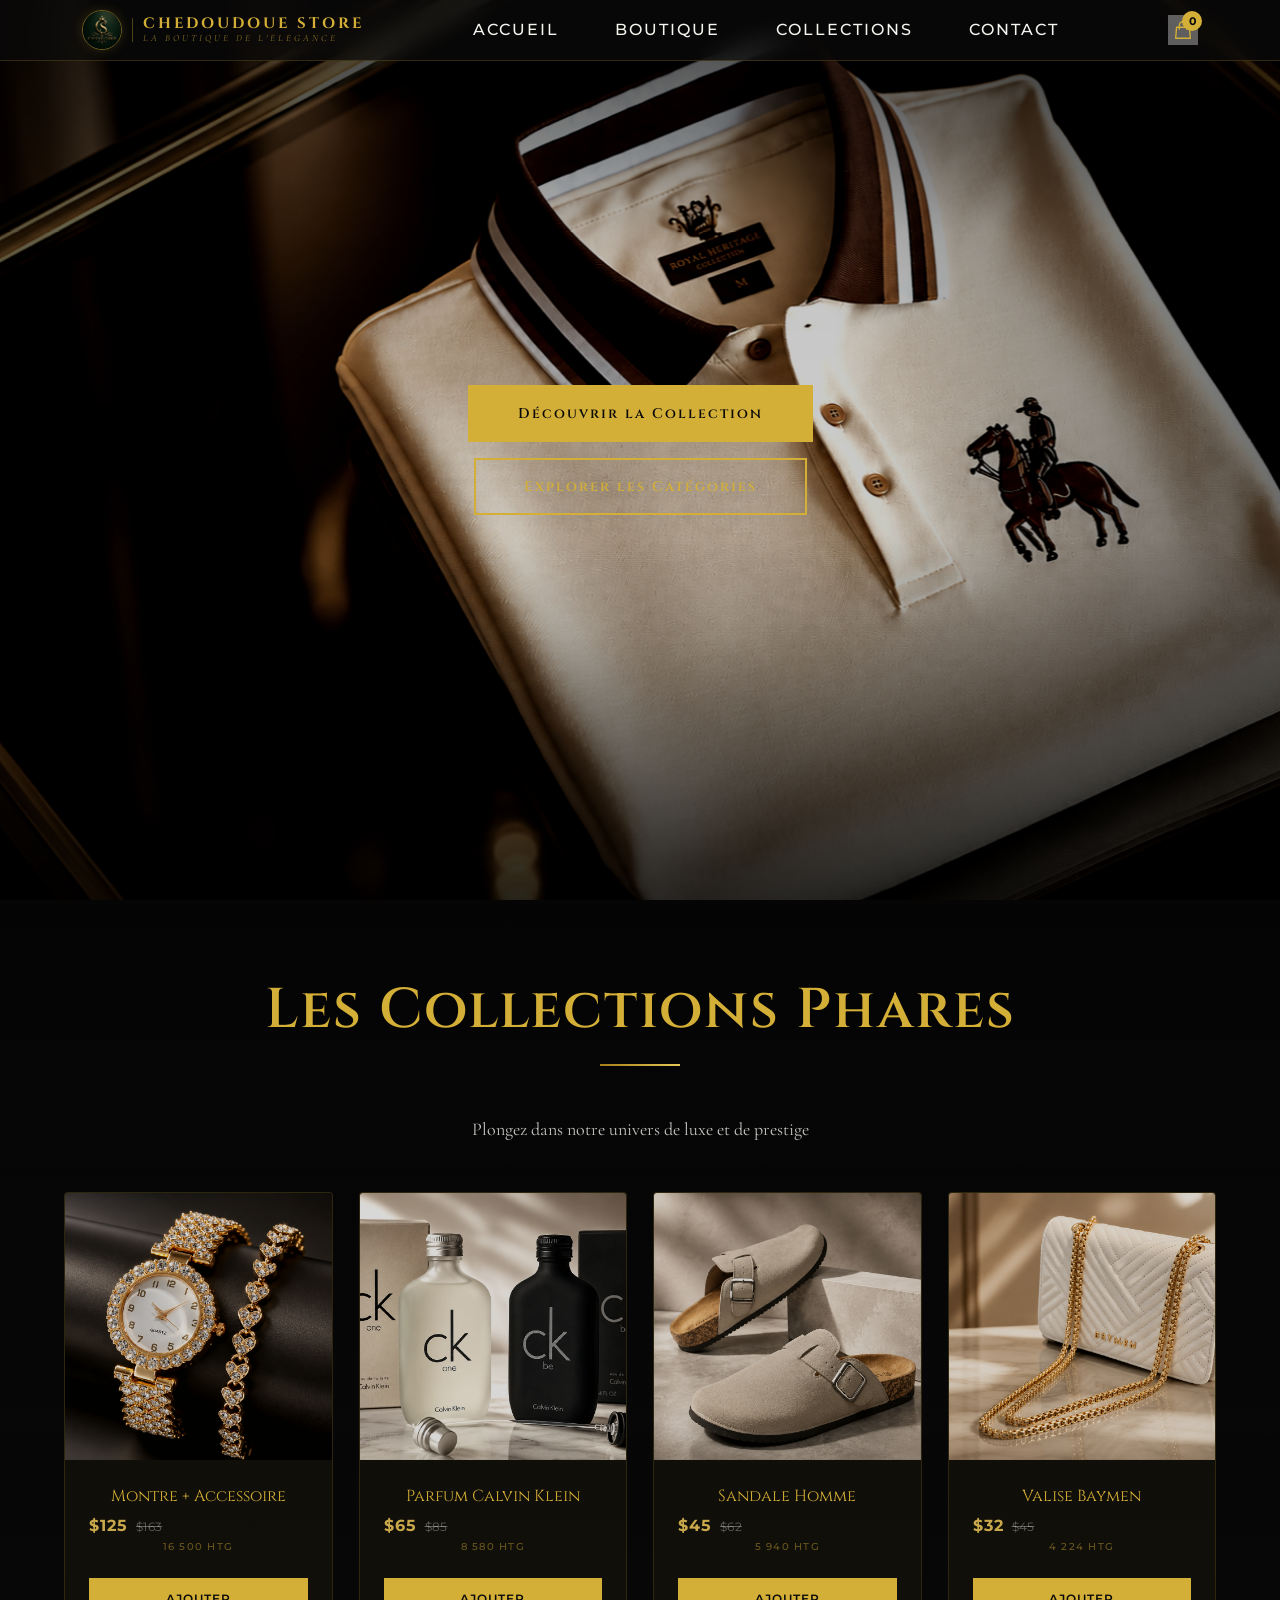
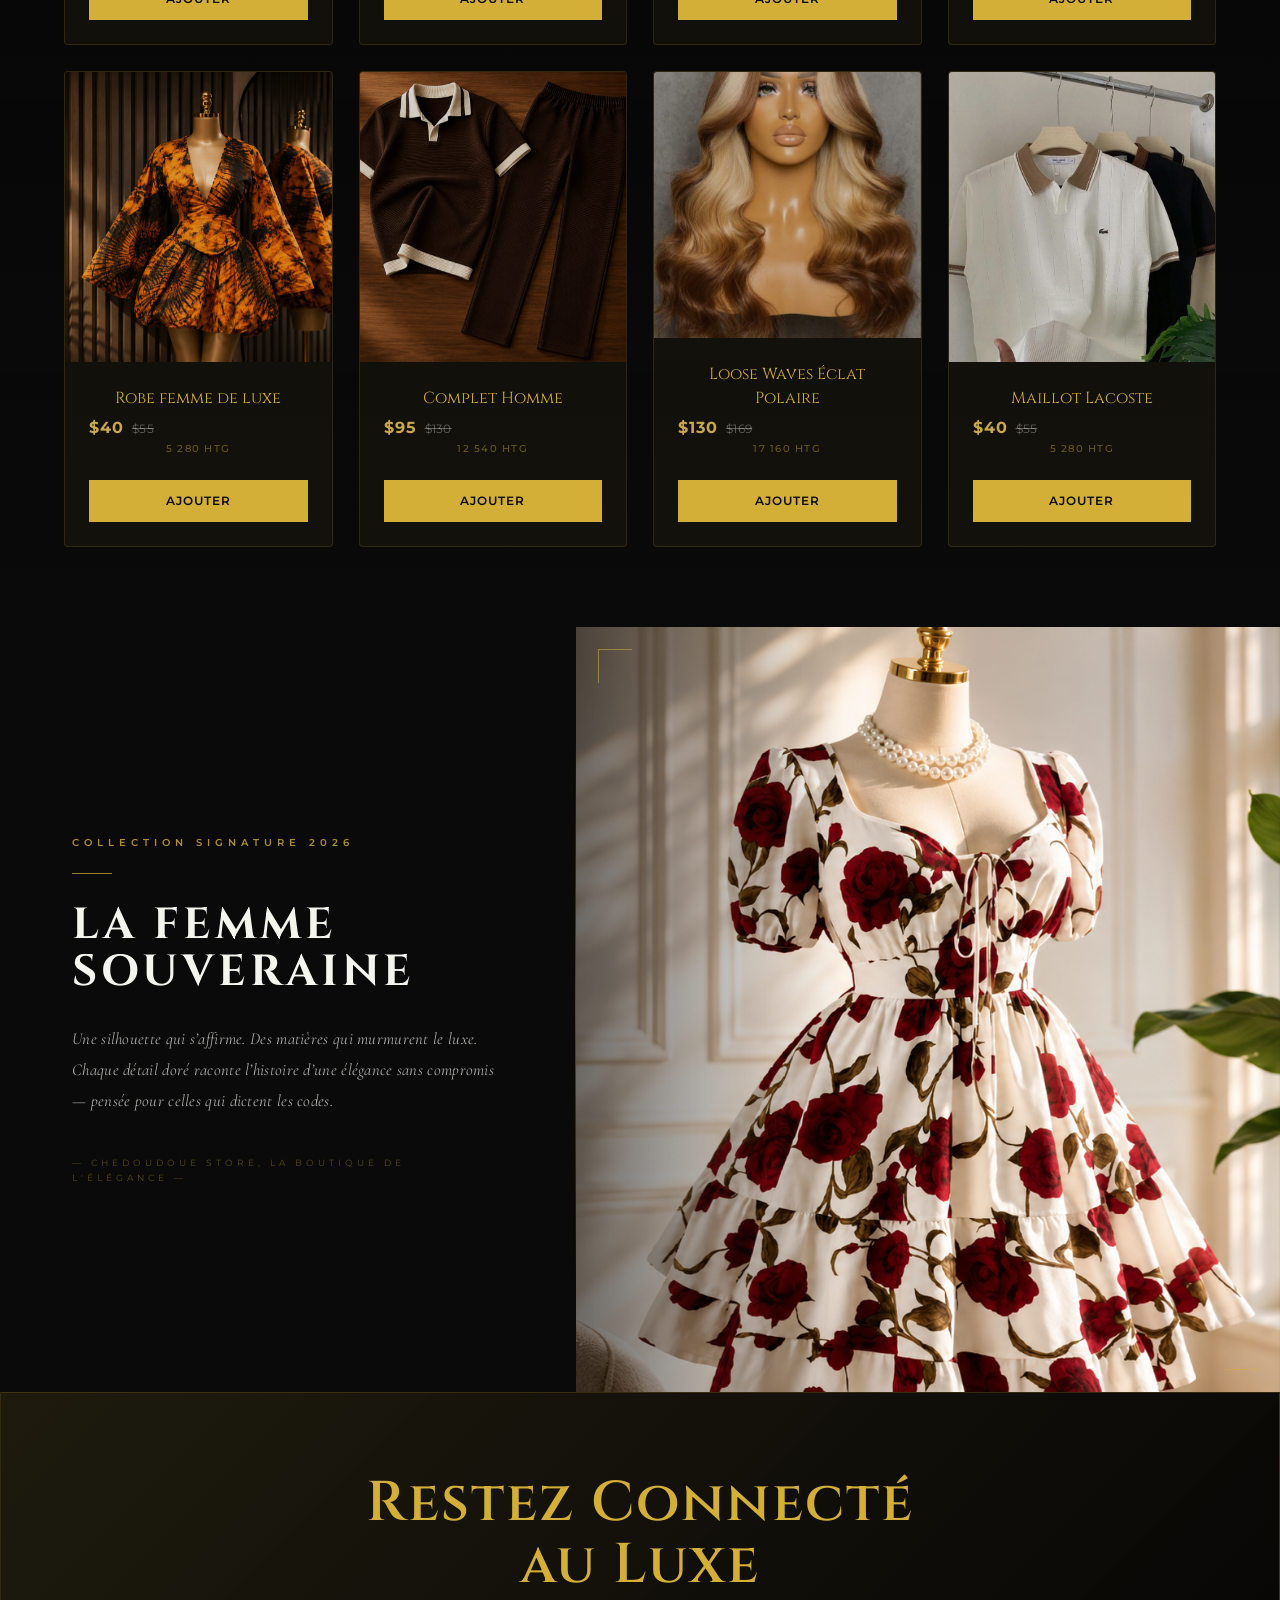
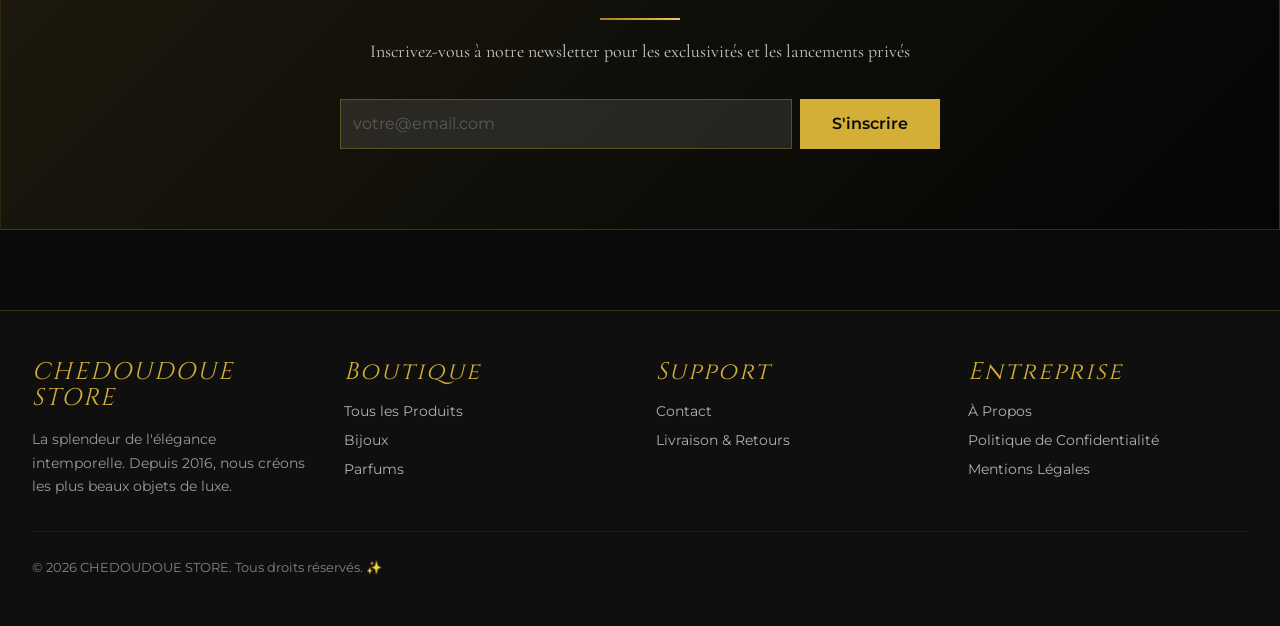
==== index.html @ 77b9ffd8 "Retry homepage featured collections deployment" ====
<!doctype html>
<html lang="fr">
  <head>
    <meta charset="UTF-8" />
    <meta name="viewport" content="width=device-width, initial-scale=1.0" />
    <title>
      CHEDOUDOUE STORE - La Boutique de L'élégance | Bijoux, Parfums & Mode
      Premium
    </title>
    <link
      href="https://fonts.googleapis.com/css2?family=Cinzel:wght@400;600;700;900&family=Cormorant+Garamond:ital,wght@0,400;0,500;0,600;0,700;1,400&family=Montserrat:wght@300;400;500;600;700&display=swap"
      rel="stylesheet"
    />
    <link rel="stylesheet" href="assets/css/theme.css" />
    <link rel="stylesheet" href="assets/css/style.css" />
    <link rel="stylesheet" href="assets/css/components.css" />
    <link rel="stylesheet" href="assets/css/premium.css" />
    <link rel="stylesheet" href="assets/css/animations.css" />
    <link rel="stylesheet" href="assets/css/responsive.css" />
    <style>
      /* ===== HERO CINÉMATIQUE ===== */
      .hero-cinema {
        position: relative;
        height: 100vh;
        overflow: hidden;
        background: #0a0a0a;
      }

      /* Vignette photographique — assombrit les bords pour cadrer le sujet */
      .hero-cinema::before {
        content: '';
        position: absolute;
        inset: 0;
        z-index: 2;
        background: radial-gradient(ellipse at center, transparent 30%, rgba(0, 0, 0, 0.58) 100%);
        pointer-events: none;
      }

      .hero-video-bg {
        position: absolute;
        top: 0;
        left: 0;
        width: 100%;
        height: 100%;
        /* Overlay éditorial multi-couche : sombre en haut, sombre en bas, léger au centre */
        background:
          linear-gradient(
            to bottom,
            rgba(0, 0, 0, 0.58) 0%,
            rgba(0, 0, 0, 0.10) 26%,
            rgba(0, 0, 0, 0.06) 60%,
            rgba(0, 0, 0, 0.72) 100%
          ),
          linear-gradient(
            to right,
            rgba(0, 0, 0, 0.24) 0%,
            transparent 35%,
            transparent 65%,
            rgba(0, 0, 0, 0.20) 100%
          );
        z-index: 1;
      }

      .hero-image-slider {
        position: absolute;
        top: 0;
        left: 0;
        width: 100%;
        height: 100%;
        z-index: 0;
      }

      .hero-slide {
        position: absolute;
        top: 0;
        left: 0;
        width: 100%;
        height: 100%;
        background-size: cover;
        background-position: center center;
        opacity: 0;
        transition: opacity 1.2s cubic-bezier(0.25, 0.46, 0.45, 0.94);
        transform-origin: center center;
        will-change: transform, opacity;
        /* Color grading cinématique : contraste éditorial, légèrement désaturé, assombri */
        filter: contrast(1.14) saturate(0.82) brightness(0.86);
      }

      .hero-slide.active {
        opacity: 1;
        animation: kenBurns 5.5s ease-out forwards;
      }

      @keyframes kenBurns {
        0%   { transform: scale(1); }
        100% { transform: scale(1.06); }
      }

      .hero-content {
        position: relative;
        z-index: 3;
        height: 100%;
        display: flex;
        flex-direction: column;
        align-items: center;
        justify-content: center;
        color: white;
        text-align: center;
        padding: var(--space-8);
      }

      .hero-title {
        font-family: var(--font-display);
        font-size: clamp(3rem, 8vw, 6rem);
        font-weight: 700;
        margin-bottom: var(--space-4);
        letter-spacing: 4px;
        text-shadow: 0 10px 40px rgba(0, 0, 0, 0.5);
        animation: fadeInUp 1.2s cubic-bezier(0.34, 1.56, 0.64, 1) 0.3s both;
      }

      .hero-subtitle {
        font-family: var(--font-editorial);
        font-size: clamp(1rem, 2.5vw, 1.5rem);
        font-weight: 400;
        margin-bottom: var(--space-8);
        color: rgba(255, 255, 255, 0.9);
        letter-spacing: 2px;
        text-shadow: 0 5px 20px rgba(0, 0, 0, 0.4);
        animation: fadeInUp 1.2s cubic-bezier(0.34, 1.56, 0.64, 1) 0.5s both;
        max-width: 600px;
      }

      .hero-ctas {
        display: flex;
        gap: var(--space-4);
        justify-content: center;
        flex-wrap: wrap;
        animation: fadeInUp 1.2s cubic-bezier(0.34, 1.56, 0.64, 1) 0.7s both;
      }

      .btn-primary-hero {
        padding: 16px 48px;
        background: #d4af37;
        color: #0a0a0a;
        border: 2px solid #d4af37;
        border-radius: 0;
        font-family: var(--font-display);
        font-size: 14px;
        font-weight: 600;
        letter-spacing: 2px;
        cursor: pointer;
        transition: all 0.4s cubic-bezier(0.25, 0.46, 0.45, 0.94);
        text-decoration: none;
        display: inline-block;
        position: relative;
        overflow: hidden;
      }

      .btn-primary-hero::before {
        content: "";
        position: absolute;
        top: 0;
        left: -100%;
        width: 100%;
        height: 100%;
        background: rgba(255, 255, 255, 0.1);
        transition: left 0.4s;
      }

      .btn-primary-hero:hover::before {
        left: 100%;
      }

      .btn-primary-hero:hover {
        transform: translateY(-3px);
        box-shadow: 0 15px 40px rgba(212, 175, 55, 0.3);
      }

      .btn-secondary-hero {
        padding: 16px 48px;
        background: transparent;
        color: #d4af37;
        border: 2px solid #d4af37;
        border-radius: 0;
        font-family: var(--font-display);
        font-size: 14px;
        font-weight: 600;
        letter-spacing: 2px;
        cursor: pointer;
        transition: all 0.4s cubic-bezier(0.25, 0.46, 0.45, 0.94);
        text-decoration: none;
        display: inline-block;
        position: relative;
      }

      .btn-secondary-hero:hover {
        background: #d4af37;
        color: #0a0a0a;
        transform: translateY(-3px);
        box-shadow: 0 15px 40px rgba(212, 175, 55, 0.3);
      }

      /* ===== NAVIGATION STICKY ===== */
      nav {
        position: fixed;
        top: 0;
        width: 100%;
        z-index: 1000;
        backdrop-filter: blur(10px);
        background: rgba(10, 10, 10, 0.7);
        border-bottom: 1px solid rgba(212, 175, 55, 0.2);
        transition: all 0.3s ease;
      }

      nav.scrolled {
        background: rgba(10, 10, 10, 0.95);
        border-bottom: 1px solid rgba(212, 175, 55, 0.3);
      }

      .nav-container {
        max-width: 1152px;
        margin: 0 auto;
        padding: 0 18px;
        display: flex;
        justify-content: space-between;
        align-items: center;
        height: 60px;
      }

      .nav-logo {
        display: flex;
        align-items: center;
        gap: 10px;
        text-decoration: none;
        transition: all 0.3s ease;
      }

      .nav-logo-img {
        height: 40px;
        width: 40px;
        object-fit: cover;
        border-radius: 50%;
        border: 1.5px solid rgba(212, 175, 55, 0.5);
        box-shadow: 0 0 12px rgba(212, 175, 55, 0.18);
        transition: all 0.3s ease;
        flex-shrink: 0;
      }

      .nav-logo:hover .nav-logo-img {
        border-color: #d4af37;
        box-shadow: 0 0 20px rgba(212, 175, 55, 0.4);
      }

      .nav-logo-separator {
        width: 1px;
        height: 24px;
        background: rgba(212, 175, 55, 0.35);
        flex-shrink: 0;
      }

      .nav-logo-brand {
        display: flex;
        flex-direction: column;
        gap: 3px;
      }

      .nav-logo-text {
        font-family: var(--font-display);
        font-size: 15px;
        font-weight: 700;
        color: #d4af37;
        letter-spacing: 3px;
        line-height: 1;
        transition: all 0.3s ease;
      }

      .nav-logo-tagline {
        font-family: var(--font-editorial);
        font-size: 9.5px;
        font-weight: 400;
        font-style: italic;
        color: rgba(212, 175, 55, 0.65);
        letter-spacing: 3px;
        text-transform: uppercase;
        line-height: 1;
      }

      .nav-logo:hover .nav-logo-text {
        color: #e8c84a;
        text-shadow: 0 0 18px rgba(212, 175, 55, 0.45);
      }

      .nav-links {
        display: flex;
        gap: var(--space-6);
        align-items: center;
      }

      .nav-link {
        font-family: var(--font-body);
        font-size: 12px;
        text-transform: uppercase;
        letter-spacing: 2px;
        color: #f5f5f0;
        text-decoration: none;
        transition: all 0.3s ease;
        position: relative;
        padding-bottom: 5px;
      }

      .nav-link::after {
        content: "";
        position: absolute;
        bottom: 0;
        left: 0;
        width: 0;
        height: 1px;
        background: #d4af37;
        transition: width 0.3s ease;
      }

      .nav-link:hover::after {
        width: 100%;
      }

      .nav-link:hover {
        color: #d4af37;
      }

      .nav-actions {
        display: flex;
        gap: var(--space-4);
        align-items: center;
      }

      .nav-cart {
        font-size: 20px;
        cursor: pointer;
        transition: all 0.3s ease;
        position: relative;
        text-decoration: none;
        color: #d4af37;
      }

      .nav-cart:hover {
        transform: scale(1.1);
      }

      .cart-badge {
        position: absolute;
        top: -8px;
        right: -8px;
        background: #d4af37;
        color: #0a0a0a;
        width: 20px;
        height: 20px;
        border-radius: 50%;
        display: flex;
        align-items: center;
        justify-content: center;
        font-size: 11px;
        font-weight: 700;
      }

      /* ===== SECTIONS PREMIUM ===== */
      .section-padding {
        padding: var(--space-20) var(--space-8);
      }

      .section-title {
        font-family: var(--font-display);
        font-size: clamp(2rem, 5vw, 3.5rem);
        color: #d4af37;
        text-align: center;
        margin-bottom: var(--space-12);
        letter-spacing: 2px;
        position: relative;
        padding-bottom: var(--space-6);
      }

      .section-title::after {
        content: "";
        position: absolute;
        bottom: 0;
        left: 50%;
        transform: translateX(-50%);
        width: 80px;
        height: 2px;
        background: #d4af37;
      }

      .section-subtitle {
        font-family: var(--font-editorial);
        font-size: 18px;
        color: rgba(245, 245, 240, 0.8);
        text-align: center;
        margin-bottom: var(--space-12);
        max-width: 600px;
        margin-left: auto;
        margin-right: auto;
      }

      /* ===== PRODUITS EN GRILLE ===== */
      .products-grid {
        display: grid;
        grid-template-columns: repeat(4, minmax(0, 1fr));
        gap: 26px;
        max-width: 1152px;
        margin: 0 auto;
      }

      .product-card {
        background: rgba(212, 175, 55, 0.05);
        border: 1px solid rgba(212, 175, 55, 0.15);
        border-radius: 4px;
        overflow: hidden;
        transition: all 0.4s cubic-bezier(0.25, 0.46, 0.45, 0.94);
        cursor: pointer;
        position: relative;
      }

      .product-card:hover {
        border-color: #d4af37;
        transform: translateY(-8px);
        box-shadow: 0 20px 50px rgba(212, 175, 55, 0.2);
      }

      .product-image {
        position: relative;
        width: 100%;
        aspect-ratio: 1;
        overflow: hidden;
        background: #1a1a1a;
      }

      .product-image img {
        width: 100%;
        height: 100%;
        object-fit: cover;
        transition: transform 0.5s cubic-bezier(0.25, 0.46, 0.45, 0.94);
      }

      .product-card:hover .product-image img {
        transform: scale(1.05);
      }

      .product-badge {
        display: none !important;
      }

      .product-info {
        padding: var(--space-6);
        text-align: center;
      }

      .product-name {
        font-family: var(--font-display);
        font-size: 16px;
        color: #d4af37;
        margin-bottom: var(--space-2);
        transition: all 0.3s ease;
      }

      .product-price { margin-bottom: var(--space-3); }

      .product-btn {
        width: 100%;
        padding: 12px;
        background: #d4af37;
        color: #0a0a0a;
        border: none;
        font-family: var(--font-body);
        font-size: 12px;
        font-weight: 600;
        letter-spacing: 1px;
        text-transform: uppercase;
        cursor: pointer;
        transition: all 0.3s ease;
        margin-top: var(--space-3);
      }

      .product-btn:hover {
        background: #f5f5f0;
        color: #0a0a0a;
      }

      /* ===== COLLECTIONS SHOWCASE ===== */
      .collection-hero {
        position: relative;
        height: 450px;
        background-size: cover;
        background-position: center;
        display: flex;
        align-items: center;
        justify-content: center;
        margin-bottom: var(--space-12);
        border-radius: 8px;
        overflow: hidden;
        transition: all 0.5s cubic-bezier(0.25, 0.46, 0.45, 0.94);
        cursor: pointer;
        box-shadow: 0 10px 40px rgba(212, 175, 55, 0.15);
      }

      .collection-hero:hover {
        transform: translateY(-5px);
        box-shadow: 0 20px 60px rgba(212, 175, 55, 0.25);
      }

      .collection-hero::before {
        content: "";
        position: absolute;
        top: 0;
        left: 0;
        right: 0;
        bottom: 0;
        background: linear-gradient(
          135deg,
          rgba(0, 0, 0, 0.6) 0%,
          rgba(212, 175, 55, 0.15) 100%
        );
        z-index: 1;
        transition: all 0.5s ease;
      }

      .collection-hero:hover::before {
        background: linear-gradient(
          135deg,
          rgba(0, 0, 0, 0.4) 0%,
          rgba(212, 175, 55, 0.25) 100%
        );
      }

      .collection-content {
        position: relative;
        z-index: 2;
        text-align: center;
        color: white;
      }

      .collection-name {
        font-family: var(--font-display);
        font-size: 64px;
        color: #d4af37;
        margin-bottom: var(--space-4);
        letter-spacing: 3px;
        font-weight: 700;
        text-shadow: 0 4px 20px rgba(0, 0, 0, 0.8);
        text-transform: uppercase;
      }

      /* ===== FOOTER ===== */
      footer {
        background: #0f0f0f;
        border-top: 1px solid rgba(212, 175, 55, 0.2);
        padding: var(--space-12) var(--space-8);
        margin-top: var(--space-20);
      }

      .footer-content {
        max-width: 1400px;
        margin: 0 auto;
        display: grid;
        grid-template-columns: repeat(auto-fit, minmax(250px, 1fr));
        gap: var(--space-8);
        margin-bottom: var(--space-8);
      }

      .footer-section h4 {
        font-family: var(--font-display);
        color: #d4af37;
        margin-bottom: var(--space-4);
        letter-spacing: 2px;
      }

      .footer-section a {
        display: block;
        color: rgba(245, 245, 240, 0.7);
        text-decoration: none;
        margin-bottom: var(--space-2);
        font-size: 14px;
        transition: all 0.3s ease;
      }

      .footer-section a:hover {
        color: #d4af37;
        margin-left: 5px;
      }

      .footer-bottom {
        text-align: center;
        border-top: 1px solid rgba(212, 175, 55, 0.1);
        padding-top: var(--space-6);
        color: rgba(245, 245, 240, 0.5);
        font-size: 13px;
      }

      /* ===== ANIMATIONS ===== */
      @keyframes fadeInUp {
        from {
          opacity: 0;
          transform: translateY(30px);
        }
        to {
          opacity: 1;
          transform: translateY(0);
        }
      }

      @keyframes slideInLeft {
        from {
          opacity: 0;
          transform: translateX(-40px);
        }
        to {
          opacity: 1;
          transform: translateX(0);
        }
      }

      /* ===== RESPONSIVE ===== */
      @media (max-width: 768px) {
        .hero-title {
          font-size: 2rem;
        }

        .hero-subtitle {
          font-size: 1rem;
        }

        .hero-ctas {
          gap: var(--space-3);
        }

        .btn-primary-hero,
        .btn-secondary-hero {
          padding: 12px 32px;
          font-size: 12px;
        }

        .nav-links {
          gap: var(--space-3);
        }

        .nav-link {
          font-size: 11px;
        }

        .products-grid {
          grid-template-columns: repeat(auto-fit, minmax(200px, 1fr));
          gap: var(--space-4);
        }

        .section-padding {
          padding: var(--space-12) var(--space-4);
        }

        .collection-hero {
          height: 250px;
        }

        .collection-name {
          font-size: 32px;
        }

        .nav-logo-img {
          height: 38px;
          width: 38px;
        }

        .nav-logo-text {
          font-size: 14px;
          letter-spacing: 2px;
        }

        .nav-logo-tagline {
          font-size: 8px;
          letter-spacing: 2px;
        }
      }

      @media (max-width: 480px) {
        .hero-title {
          font-size: 1.5rem;
          margin-bottom: var(--space-2);
        }

        .hero-subtitle {
          font-size: 0.9rem;
          margin-bottom: var(--space-4);
        }

        .hero-ctas {
          flex-direction: column;
          width: 100%;
          padding: 0 var(--space-4);
        }

        .btn-primary-hero,
        .btn-secondary-hero {
          width: 100%;
        }

        .nav-links {
          display: none;
        }

        .products-grid {
          grid-template-columns: repeat(auto-fit, minmax(150px, 1fr));
        }

        .nav-logo-img {
          height: 34px;
          width: 34px;
        }

        .nav-logo-text {
          font-size: 12px;
          letter-spacing: 2px;
        }

        .nav-logo-separator {
          display: none;
        }

        .nav-logo-tagline {
          display: none;
        }

        .nav-logo {
          gap: 8px;
        }
      }

      /* ===== EDITORIAL SPLIT ===== */
      .editorial-split-section {
        background: #0a0a0a;
        overflow: hidden;
      }

      .editorial-split-inner {
        display: flex;
        min-height: 85vh;
      }

      .editorial-split-text {
        flex: 0 0 45%;
        display: flex;
        align-items: center;
        padding: 72px 64px 72px 72px;
        position: relative;
        background: #0a0a0a;
      }

      .editorial-split-text::after {
        content: '';
        position: absolute;
        right: 0;
        top: 14%;
        height: 72%;
        width: 1px;
        background: linear-gradient(to bottom, transparent, rgba(212, 175, 55, 0.4), transparent);
      }

      .editorial-split-content { max-width: 440px; }

      .editorial-split-eyebrow {
        font-family: var(--font-body);
        font-size: 10px;
        font-weight: 600;
        letter-spacing: 5px;
        text-transform: uppercase;
        color: rgba(212, 175, 55, 0.8);
        margin-bottom: 22px;
        opacity: 0;
      }

      .editorial-split-line {
        width: 40px;
        height: 1px;
        background: rgba(212, 175, 55, 0.7);
        margin-bottom: 28px;
        opacity: 0;
      }

      .editorial-split-title {
        font-family: var(--font-display);
        font-size: clamp(2.2rem, 3.4vw, 3.2rem);
        font-weight: 700;
        color: #f5f5f0;
        letter-spacing: 4px;
        text-transform: uppercase;
        line-height: 1.08;
        margin: 0 0 28px 0;
        opacity: 0;
      }

      .editorial-split-desc {
        font-family: var(--font-editorial, 'Cormorant Garamond', serif);
        font-size: clamp(0.95rem, 1.3vw, 1.08rem);
        font-style: italic;
        font-weight: 400;
        color: rgba(245, 245, 240, 0.68);
        line-height: 1.85;
        letter-spacing: 0.3px;
        margin: 0 0 38px 0;
        opacity: 0;
      }

      .editorial-split-sig {
        font-family: var(--font-body);
        font-size: 9px;
        letter-spacing: 4px;
        text-transform: uppercase;
        color: rgba(212, 175, 55, 0.38);
        opacity: 0;
      }

      .editorial-split-image {
        flex: 0 0 55%;
        position: relative;
        overflow: hidden;
      }

      .editorial-split-img-wrapper {
        position: absolute;
        inset: 0;
        overflow: hidden;
      }

      .editorial-split-img-wrapper img {
        width: 100%;
        height: 100%;
        object-fit: cover;
        object-position: center top;
        transform: scale(1.05);
        transition: transform 8s cubic-bezier(0.25, 0.46, 0.45, 0.94);
        will-change: transform;
      }

      .editorial-split-section.edit-visible .editorial-split-img-wrapper img {
        transform: scale(1.0);
      }

      .editorial-split-image::before {
        content: '';
        position: absolute;
        inset: 0;
        background: linear-gradient(to right, rgba(10, 10, 10, 0.6) 0%, transparent 38%);
        z-index: 1;
        pointer-events: none;
      }

      .editorial-corner {
        position: absolute;
        width: 34px;
        height: 34px;
        z-index: 2;
        pointer-events: none;
      }

      .editorial-corner.tl {
        top: 22px;
        left: 22px;
        border-top: 1px solid rgba(212, 175, 55, 0.55);
        border-left: 1px solid rgba(212, 175, 55, 0.55);
      }

      .editorial-corner.br {
        bottom: 22px;
        right: 22px;
        border-bottom: 1px solid rgba(212, 175, 55, 0.55);
        border-right: 1px solid rgba(212, 175, 55, 0.55);
      }

      @keyframes editFadeUp {
        from { opacity: 0; transform: translateY(18px); }
        to   { opacity: 1; transform: translateY(0); }
      }

      @keyframes editFadeIn {
        from { opacity: 0; }
        to   { opacity: 1; }
      }

      .editorial-split-section.edit-visible .editorial-split-eyebrow {
        animation: editFadeUp 0.7s ease 0.1s forwards;
      }

      .editorial-split-section.edit-visible .editorial-split-line {
        animation: editFadeIn 0.55s ease 0.28s forwards;
      }

      .editorial-split-section.edit-visible .editorial-split-title {
        animation: editFadeUp 0.9s cubic-bezier(0.25, 0.46, 0.45, 0.94) 0.4s forwards;
      }

      .editorial-split-section.edit-visible .editorial-split-desc {
        animation: editFadeUp 0.8s ease 0.6s forwards;
      }

      .editorial-split-section.edit-visible .editorial-split-sig {
        animation: editFadeUp 0.6s ease 0.88s forwards;
      }

      @media (max-width: 900px) {
        .editorial-split-inner { flex-direction: column-reverse; }
        .editorial-split-text {
          flex: none;
          padding: 52px 36px;
        }
        .editorial-split-text::after { display: none; }
        .editorial-split-image { flex: none; height: 62vh; }
      }

      @media (max-width: 480px) {
        .editorial-split-text { padding: 40px 20px; }
        .editorial-split-image { height: 50vh; }
      }

      /* ===== PREMIUM VISUAL REFINEMENTS ===== */

      /* Smooth scroll with navbar clearance */
      html { scroll-behavior: smooth; scroll-padding-top: 70px; }

      /* Page load body fade */
      @keyframes bodyFadeIn { from { opacity: 0; } to { opacity: 1; } }
      body { animation: bodyFadeIn 0.5s ease both; }

      /* ---- Scroll reveal base ---- */
      .reveal {
        opacity: 0;
        transform: translateY(22px);
        transition: opacity 0.78s cubic-bezier(0.25, 0.46, 0.45, 0.94),
                    transform 0.78s cubic-bezier(0.25, 0.46, 0.45, 0.94);
      }
      .reveal.is-visible { opacity: 1; transform: translateY(0); }

      /* Product card scroll reveal — slide-up + fade */
      .product-card.card-hidden {
        opacity: 0;
        transform: translateY(28px);
      }
      .product-card.is-visible {
        opacity: 1;
        transform: translateY(0);
      }

      /* ---- Enhanced product card hover ---- */
      .product-card:hover {
        box-shadow: 0 28px 64px rgba(212, 175, 55, 0.22),
                    inset 0 0 0 1px rgba(212, 175, 55, 0.06);
      }

      /* Smoother image zoom with GPU hint */
      .product-image img {
        will-change: transform;
        transition: transform 0.72s cubic-bezier(0.25, 0.46, 0.45, 0.94);
      }

      /* Fashion clothing: show face/upper body, not waist */
      [data-product-id^="femme"] .product-image img,
      [data-product-id^="homme"] .product-image img {
        object-position: center top;
      }

      /* ---- Product button shimmer ---- */
      .product-btn { position: relative; overflow: hidden; }
      .product-btn::before {
        content: '';
        position: absolute; top: 0; left: -100%;
        width: 100%; height: 100%;
        background: rgba(255, 255, 255, 0.13);
        transition: left 0.45s ease;
        pointer-events: none;
      }
      .product-btn:hover::before { left: 100%; }

      /* ---- Gold line shimmer on section titles ---- */
      @keyframes goldShimmer {
        0%   { background-position: 220% center; }
        100% { background-position: -220% center; }
      }
      .section-title::after {
        background: linear-gradient(90deg, #a87d1a 0%, #f2d864 40%, #d4af37 60%, #a87d1a 100%);
        background-size: 300% 100%;
        animation: goldShimmer 4s ease-in-out infinite;
      }

      /* ---- Newsletter input gold focus ---- */
      input[type="email"] { outline: none; }
      input[type="email"]:focus {
        border-color: rgba(212, 175, 55, 0.7) !important;
        box-shadow: 0 0 0 3px rgba(212, 175, 55, 0.12) !important;
      }

      /* ---- Newsletter button shimmer + lift ---- */
      .section-padding form button { position: relative; overflow: hidden; }
      .section-padding form button::before {
        content: '';
        position: absolute; top: 0; left: -100%;
        width: 100%; height: 100%;
        background: rgba(255, 255, 255, 0.13);
        transition: left 0.45s ease;
        pointer-events: none;
      }
      .section-padding form button:hover::before { left: 100%; }
      .section-padding form button:hover {
        transform: translateY(-2px);
        box-shadow: 0 10px 28px rgba(212, 175, 55, 0.28);
      }

      /* ---- Footer link hover: remove jump, use indent ---- */
      .footer-section a { padding-left: 0; }
      .footer-section a:hover { margin-left: 0 !important; padding-left: 7px; }

    </style>
  </head>
  <body style="background: #0a0a0a; color: #f5f5f0; overflow-x: hidden">
    <!-- ===== NAVIGATION ===== -->
    <nav id="navbar">
      <div class="nav-container">
        <a href="index.html" class="nav-logo">
          <img
            src="assets/logo/logo.jpg"
            alt="Chedoudoue Store"
            class="nav-logo-img"
          />
          <div class="nav-logo-separator"></div>
          <div class="nav-logo-brand">
            <span class="nav-logo-text">CHEDOUDOUE STORE</span>
            <span class="nav-logo-tagline">La Boutique de L'élégance</span>
          </div>
        </a>
        <div class="nav-links">
          <a href="index.html" class="nav-link">Accueil</a>
          <a href="pages/shop.html" class="nav-link">Boutique</a>
          <a href="pages/collections.html" class="nav-link">Collections</a>
          <a href="pages/contact.html" class="nav-link">Contact</a>
        </div>
        <div class="nav-actions">
          <a href="pages/cart.html" class="nav-cart" title="Panier">
            <svg xmlns="http://www.w3.org/2000/svg" viewBox="0 0 24 24" width="22" height="22" fill="none" stroke="currentColor" stroke-width="1.5" stroke-linecap="round" stroke-linejoin="round" aria-hidden="true"><path d="M16 11V7a4 4 0 0 0-8 0v4"/><path d="M5 9h14l1 12H4L5 9z"/></svg>
            <span class="cart-badge" id="cart-count">0</span>
          </a>
          <button class="nav-burger" id="nav-burger" aria-label="Menu" aria-expanded="false">
            <span></span><span></span><span></span>
          </button>
        </div>
      </div>
      <div class="nav-mobile-menu" id="nav-mobile-menu">
        <a href="index.html" class="nav-mobile-link active">Accueil</a>
        <a href="pages/shop.html" class="nav-mobile-link">Boutique</a>
        <a href="pages/collections.html" class="nav-mobile-link">Collections</a>
        <a href="pages/contact.html" class="nav-mobile-link">Contact</a>
      </div>
    </nav>

    <!-- ===== HERO CINÉMATIQUE ===== -->
    <section class="hero-cinema" id="hero">
      <div class="hero-image-slider" id="hero-slider"></div>
      <div class="hero-video-bg"></div>
      <div class="hero-content">
        <div class="hero-ctas">
          <a href="pages/shop.html" class="btn-primary-hero"
            >Découvrir la Collection</a
          >
          <a href="#collections" class="btn-secondary-hero"
            >Explorer les Catégories</a
          >
        </div>
      </div>
    </section>

    <!-- ===== COLLECTIONS PRINCIPALES ===== -->
    <section
      class="section-padding"
      id="collections"
      style="
        background: linear-gradient(
          180deg,
          rgba(0, 0, 0, 0.5) 0%,
          rgba(10, 10, 10, 1) 100%
        );
      "
    >
      <h2 class="section-title">Les Collections Phares</h2>
      <p class="section-subtitle">
        Plongez dans notre univers de luxe et de prestige
      </p>

      <div class="products-grid" id="featured-products">
        <!-- Collections phares : 8 produits, grille desktop 4 x 2 -->
      </div>
    </section>

    <!-- ===== EDITORIAL SPLIT — COLLECTION SIGNATURE ===== -->
    <section class="editorial-split-section">
      <div class="editorial-split-inner">

        <!-- LEFT: Editorial text -->
        <div class="editorial-split-text">
          <div class="editorial-split-content">
            <p class="editorial-split-eyebrow">Collection Signature 2026</p>
            <div class="editorial-split-line"></div>
            <h2 class="editorial-split-title">La Femme<br>Souveraine</h2>
            <p class="editorial-split-desc">Une silhouette qui s’affirme. Des matières qui murmurent le luxe. Chaque détail doré raconte l’histoire d’une élégance sans compromis — pensée pour celles qui dictent les codes.</p>
            <p class="editorial-split-sig">— Chedoudoue Store, La Boutique de L'élégance —</p>
          </div>
        </div>

        <!-- RIGHT: HD Fashion Image -->
        <div class="editorial-split-image">
          <div class="editorial-split-img-wrapper">
            <img
              src="assets/images/hd/vetements-femme hd (2).jpg"
              alt="Collection Signature Chedoudoue"
              loading="eager"
            />
          </div>
          <div class="editorial-corner tl"></div>
          <div class="editorial-corner br"></div>
        </div>

      </div>
    </section>

    <!-- ===== NEWSLETTER ===== -->
    <section
      class="section-padding"
      style="
        background: linear-gradient(
          135deg,
          rgba(212, 175, 55, 0.1) 0%,
          rgba(0, 0, 0, 0.5) 100%
        );
        border: 1px solid rgba(212, 175, 55, 0.2);
      "
    >
      <div style="max-width: 600px; margin: 0 auto; text-align: center">
        <h2 class="section-title" style="margin-bottom: var(--space-4)">
          Restez Connecté au Luxe
        </h2>
        <p class="section-subtitle" style="margin-bottom: var(--space-8)">
          Inscrivez-vous à notre newsletter pour les exclusivités et les
          lancements privés
        </p>
        <form style="display: flex; gap: var(--space-2)">
          <input
            type="email"
            placeholder="votre@email.com"
            required
            style="
              flex: 1;
              padding: 12px;
              background: rgba(255, 255, 255, 0.1);
              border: 1px solid rgba(212, 175, 55, 0.3);
              color: #f5f5f0;
              font-family: var(--font-body);
            "
          />
          <button
            type="submit"
            style="
              padding: 12px 32px;
              background: #d4af37;
              color: #0a0a0a;
              border: none;
              font-weight: 600;
              cursor: pointer;
              transition: all 0.3s ease;
            "
          >
            S'inscrire
          </button>
        </form>
      </div>
    </section>

    <!-- ===== FOOTER ===== -->
    <footer>
      <div class="footer-content">
        <div class="footer-section">
          <h4>CHEDOUDOUE STORE</h4>
          <p style="color: rgba(245, 245, 240, 0.6); font-size: 14px">
            La splendeur de l'élégance intemporelle. Depuis 2016, nous créons
            les plus beaux objets de luxe.
          </p>
        </div>
        <div class="footer-section">
          <h4>Boutique</h4>
          <a href="pages/shop.html">Tous les Produits</a>
          <a href="pages/shop.html?category=bijoux">Bijoux</a>
          <a href="pages/shop.html?category=parfums">Parfums</a>
        </div>
        <div class="footer-section">
          <h4>Support</h4>
          <a href="pages/contact.html">Contact</a>
          <a href="pages/livraison-retours.html">Livraison &amp; Retours</a>
        </div>
        <div class="footer-section">
          <h4>Entreprise</h4>
          <a href="pages/a-propos.html">À Propos</a>
          <a href="pages/politique-confidentialite.html">Politique de Confidentialité</a>
          <a href="pages/mentions-legales.html">Mentions Légales</a>
        </div>
      </div>
      <div class="footer-bottom">
        <p>
          &copy; 2026 CHEDOUDOUE STORE. Tous droits réservés.
          <span style="color: #d4af37">✨</span>
        </p>
      </div>
    </footer>

    <!-- ===== SCRIPTS ===== -->
    <script src="assets/js/currency.js"></script>
    <script src="assets/js/products.js"></script>
    <script src="assets/js/storage.js"></script>
    <script src="assets/js/cart.js"></script>
    <script src="assets/js/favorites.js"></script>
    <script src="assets/js/animations.js"></script>
    <script>
      // ===== HERO IMAGE SLIDER =====
      const heroImages = [
        { src: "assets/images/hd/vetements-homme%20hd%20(3).jpg", pos: "center center", size: "cover" },
        { src: "assets/images/hd/vetements-homme%20hd%20(9).jpg", pos: "center 18%",    size: "cover" },
        { src: "assets/images/hd/vetements-femme%20hd%20(2).jpg", pos: "center 18%",    size: "cover" },
        { src: "assets/images/hd/vetements-femme%20hd%20(8).jpg", pos: "center 18%",    size: "cover" },
        { src: "assets/images/hd/cheveu%20hd%20(6).jpg",          pos: "center 15%",    size: "cover" },
        { src: "assets/images/hd/bijou%20hd%20(8).jpg",           pos: "center center", size: "cover" },
      ];

      let heroIndex = 0;
      const heroSlider = document.getElementById("hero-slider");

      function initHeroSlider() {
        heroImages.forEach((img, index) => {
          const slide = document.createElement("div");
          slide.className = `hero-slide ${index === 0 ? "active" : ""}`;
          slide.style.backgroundImage = `url('${img.src}')`;
          slide.style.backgroundPosition = img.pos;
          slide.style.backgroundSize = img.size || "cover";
          heroSlider.appendChild(slide);
        });

        setInterval(() => {
          const slides = document.querySelectorAll(".hero-slide");
          slides[heroIndex].classList.remove("active");
          heroIndex = (heroIndex + 1) % slides.length;
          const next = slides[heroIndex];
          next.style.animation = "none";
          void next.offsetWidth; // force reflow to restart Ken Burns
          next.style.animation = "";
          next.classList.add("active");
        }, 5000);
      }

      // ===== NAVBAR STICKY EFFECT =====
      window.addEventListener("scroll", () => {
        const navbar = document.getElementById("navbar");
        if (window.scrollY > 50) {
          navbar.classList.add("scrolled");
        } else {
          navbar.classList.remove("scrolled");
        }
      });

      // ===== CHARGER LES PRODUITS =====
      async function loadHomepage() {
        await loadProducts();

        // Produits vedettes
        const featured = getFeaturedProducts(6);
        const featuredIds = new Set(featured.map((product) => product.id));
        ["beaute-07", "homme-09"].forEach((productId) => {
          const product = getProductById(productId);
          if (product && !featuredIds.has(product.id)) {
            featured.push(product);
            featuredIds.add(product.id);
          }
        });

        const featuredHtml = featured
          .map((p) => createProductCardHTML(p))
          .join("");
        document.getElementById("featured-products").innerHTML = featuredHtml;

        // Boutons produit
        attachProductButtons();

        // Staggered reveal for product cards
        observeFeaturedCards();

        // Mettre à jour le panier
        updateCartCount();
      }

      function createProductCardHTML(product) {
        const categoryFolder = getImageFolder(product);
        const discount = product.original_price
          ? Math.round(
              ((product.original_price - product.price) /
                product.original_price) *
                100,
            )
          : 0;

        return `
                <div class="product-card" data-product-id="${product.id}" onclick="window.location.href='pages/produits.html?id=${product.id}'">
                    <div class="product-image">
                        <img src="${product.featured_image ? 'assets/images/' + product.featured_image : 'assets/images/' + categoryFolder + '/' + product.image}" alt="${product.name}" loading="lazy">
                        ${discount > 0 ? `<div class="product-badge">-${discount}%</div>` : ""}
                        ${product.new ? `<div class="product-badge" style="left: 12px;">NOUVEAU</div>` : ""}
                    </div>
                    <div class="product-info">
                        <div class="product-name">${product.name}</div>
                        <div class="product-price">
                            ${CURRENCY.block(product.price, product.original_price || null)}
                        </div>
                        <button class="product-btn" data-id="${product.id}" onclick="event.stopPropagation(); addProductToCart(this)">
                            Ajouter
                        </button>
                    </div>
                </div>
            `;
      }

      function attachProductButtons() {
        document.querySelectorAll(".product-btn").forEach((btn) => {
          btn.addEventListener("click", function (e) {
            e.stopPropagation();
            const id = this.getAttribute("data-id");
            const product = getProductById(id);
            if (product) {
              cart.addItem(product);
              updateCartCount();
              showNotification(`${product.name} ajouté au panier`);
            }
          });
        });
      }

      function updateCartCount() {
        const count = cart.getCartItems().length;
        document.getElementById("cart-count").textContent = count;
      }

      function showNotification(message) {
        const notif = document.createElement("div");
        notif.style.cssText = `
                position: fixed;
                top: 20px;
                right: 20px;
                background: #D4AF37;
                color: #0a0a0a;
                padding: 12px 24px;
                border-radius: 4px;
                font-weight: 600;
                z-index: 9999;
                animation: slideInLeft 0.4s cubic-bezier(0.34, 1.56, 0.64, 1);
            `;
        notif.textContent = message;
        document.body.appendChild(notif);
        setTimeout(() => notif.remove(), 3000);
      }

      // ===== SCROLL REVEAL =====
      function initScrollReveal() {
        const baseObs = new IntersectionObserver((entries) => {
          entries.forEach(e => {
            if (e.isIntersecting) { e.target.classList.add('is-visible'); baseObs.unobserve(e.target); }
          });
        }, { threshold: 0.12, rootMargin: '0px 0px -30px 0px' });

        // Section titles and subtitles
        document.querySelectorAll('.section-title, .section-subtitle').forEach(el => {
          el.classList.add('reveal');
          baseObs.observe(el);
        });

        // Newsletter form slide-up (after its title/subtitle)
        const newsletterForm = document.querySelector('form');
        if (newsletterForm) {
          newsletterForm.classList.add('reveal');
          newsletterForm.style.transitionDelay = '160ms';
          baseObs.observe(newsletterForm);
        }

        // Footer sections — staggered reveal
        document.querySelectorAll('.footer-section').forEach((el, i) => {
          el.classList.add('reveal');
          el.style.transitionDelay = (i * 90) + 'ms';
          baseObs.observe(el);
        });

        // Footer copyright line
        const footerBottom = document.querySelector('.footer-bottom');
        if (footerBottom) {
          footerBottom.classList.add('reveal');
          footerBottom.style.transitionDelay = '360ms';
          baseObs.observe(footerBottom);
        }
      }

      function observeFeaturedCards() {
        const grid = document.getElementById('featured-products');
        if (!grid) return;
        const cards = grid.querySelectorAll('.product-card');
        cards.forEach(c => c.classList.add('card-hidden'));
        new IntersectionObserver((entries) => {
          entries.forEach(e => {
            if (e.isIntersecting) {
              e.target.querySelectorAll('.product-card').forEach((c, i) =>
                setTimeout(() => c.classList.add('is-visible'), i * 85));
            }
          });
        }, { threshold: 0.06 }).observe(grid);
      }

      // ===== INIT =====
      window.addEventListener("load", () => {
        initHeroSlider();
        loadHomepage();
        initScrollReveal();

        // Editorial split reveal
        const editSplit = document.querySelector('.editorial-split-section');
        if (editSplit) {
          new IntersectionObserver(
            (entries) => {
              entries.forEach((entry) => {
                if (entry.isIntersecting) {
                  entry.target.classList.add('edit-visible');
                }
              });
            },
            { threshold: 0.12 }
          ).observe(editSplit);
        }
      });
    </script>
    <script src="assets/js/nav.js"></script>
  </body>
</html>
---- assets/css/theme.css ----
/* ============================================================
   CHEDOUDOUE — theme.css
   Fichier : assets/css/theme.css
   Rôle    : Variables CSS, Reset, Styles globaux, Utilitaires, Preloader
   Auteur  : Architecte Frontend Senior
   ============================================================ */

/* ============================================================
   1. VARIABLES CSS — DESIGN TOKENS
   ============================================================ */
:root {
  /* --- Couleurs principales --- */
  --color-black: #080808;
  --color-obsidian: #0e0e0e;
  --color-graphite: #1c1c1c;
  --color-graphite-2: #242424;
  --color-graphite-3: #2e2e2e;
  --color-smoke: #3a3a3a;
  --color-mist: #5a5a5a;
  --color-silver: #8a8a8a;
  --color-ash: #b0b0b0;
  --color-ivory: #e8e4dc;
  --color-white: #f5f3ef;
  --color-pure-white: #ffffff;

  /* --- Or / Gold palette --- */
  --color-gold: #c9a84c;
  --color-gold-light: #e2c472;
  --color-gold-dark: #a07830;
  --color-gold-pale: #f0d898;
  --color-gold-muted: #8a6f32;
  --color-gold-deep: #6b4f1e;

  /* --- Gradients Gold --- */
  --gradient-gold: linear-gradient(
    135deg,
    #c9a84c 0%,
    #e2c472 30%,
    #f0d898 50%,
    #e2c472 70%,
    #c9a84c 100%
  );
  --gradient-gold-h: linear-gradient(
    90deg,
    #a07830 0%,
    #c9a84c 25%,
    #e2c472 50%,
    #c9a84c 75%,
    #a07830 100%
  );
  --gradient-gold-v: linear-gradient(
    180deg,
    #c9a84c 0%,
    #e2c472 50%,
    #c9a84c 100%
  );
  --gradient-gold-radial: radial-gradient(
    ellipse at center,
    #e2c472 0%,
    #c9a84c 40%,
    #a07830 100%
  );
  --gradient-dark: linear-gradient(
    180deg,
    #080808 0%,
    #0e0e0e 50%,
    #1c1c1c 100%
  );
  --gradient-dark-h: linear-gradient(90deg, #080808 0%, #0e0e0e 100%);
  --gradient-overlay: linear-gradient(
    180deg,
    rgba(8, 8, 8, 0) 0%,
    rgba(8, 8, 8, 0.5) 60%,
    rgba(8, 8, 8, 0.95) 100%
  );
  --gradient-overlay-strong: linear-gradient(
    180deg,
    rgba(8, 8, 8, 0.2) 0%,
    rgba(8, 8, 8, 0.7) 50%,
    rgba(8, 8, 8, 1) 100%
  );
  --gradient-hero: linear-gradient(
    135deg,
    rgba(8, 8, 8, 0.85) 0%,
    rgba(14, 14, 14, 0.6) 50%,
    rgba(28, 28, 28, 0.75) 100%
  );
  --gradient-glass: linear-gradient(
    135deg,
    rgba(28, 28, 28, 0.7) 0%,
    rgba(14, 14, 14, 0.4) 100%
  );
  --gradient-shimmer: linear-gradient(
    90deg,
    transparent 0%,
    rgba(201, 168, 76, 0.15) 50%,
    transparent 100%
  );

  /* --- Typographies --- */
  --font-display: "Cinzel", "Trajan Pro", serif;
  --font-editorial: "Cormorant Garamond", "Garamond", serif;
  --font-body: "Montserrat", "Helvetica Neue", sans-serif;

  /* --- Tailles de police (clamp responsive) --- */
  --fs-hero: clamp(3rem, 8vw, 8rem);
  --fs-h1: clamp(2rem, 5vw, 4.5rem);
  --fs-h2: clamp(1.6rem, 3.5vw, 3rem);
  --fs-h3: clamp(1.3rem, 2.5vw, 2rem);
  --fs-h4: clamp(1.1rem, 2vw, 1.5rem);
  --fs-large: clamp(1rem, 1.5vw, 1.25rem);
  --fs-base: 1rem; /* 16px */
  --fs-sm: 0.875rem; /* 14px */
  --fs-xs: 0.75rem; /* 12px */
  --fs-xxs: 0.625rem; /* 10px */

  /* --- Poids de police --- */
  --fw-thin: 100;
  --fw-light: 300;
  --fw-regular: 400;
  --fw-medium: 500;
  --fw-semibold: 600;
  --fw-bold: 700;

  /* --- Line-heights --- */
  --lh-tight: 1.1;
  --lh-snug: 1.3;
  --lh-normal: 1.5;
  --lh-relaxed: 1.7;
  --lh-loose: 2;

  /* --- Letter-spacings --- */
  --ls-tight: -0.02em;
  --ls-normal: 0;
  --ls-wide: 0.05em;
  --ls-wider: 0.1em;
  --ls-widest: 0.2em;
  --ls-ultra: 0.35em;

  /* --- Espacements (système 4px) --- */
  --space-1: 0.25rem; /* 4px  */
  --space-2: 0.5rem; /* 8px  */
  --space-3: 0.75rem; /* 12px */
  --space-4: 1rem; /* 16px */
  --space-5: 1.25rem; /* 20px */
  --space-6: 1.5rem; /* 24px */
  --space-8: 2rem; /* 32px */
  --space-10: 2.5rem; /* 40px */
  --space-12: 3rem; /* 48px */
  --space-16: 4rem; /* 64px */
  --space-20: 5rem; /* 80px */
  --space-24: 6rem; /* 96px */
  --space-32: 8rem; /* 128px */
  --space-40: 10rem; /* 160px */
  --space-48: 12rem; /* 192px */

  /* --- Conteneur --- */
  --container-xs: 480px;
  --container-sm: 640px;
  --container-md: 768px;
  --container-lg: 1024px;
  --container-xl: 1280px;
  --container-2xl: 1440px;
  --container-max: 1600px;
  --container-pad: clamp(1rem, 5vw, 3rem);

  /* --- Border-radius --- */
  --radius-none: 0;
  --radius-sm: 2px;
  --radius-md: 4px;
  --radius-lg: 8px;
  --radius-xl: 12px;
  --radius-2xl: 16px;
  --radius-pill: 9999px;
  --radius-round: 50%;

  /* --- Ombres / Shadows --- */
  --shadow-xs: 0 1px 3px rgba(0, 0, 0, 0.4);
  --shadow-sm: 0 2px 8px rgba(0, 0, 0, 0.5);
  --shadow-md: 0 4px 20px rgba(0, 0, 0, 0.6);
  --shadow-lg: 0 8px 40px rgba(0, 0, 0, 0.7);
  --shadow-xl: 0 16px 60px rgba(0, 0, 0, 0.8);
  --shadow-2xl: 0 24px 80px rgba(0, 0, 0, 0.9);
  --shadow-gold:
    0 0 20px rgba(201, 168, 76, 0.25), 0 0 40px rgba(201, 168, 76, 0.1);
  --shadow-gold-sm: 0 0 10px rgba(201, 168, 76, 0.3);
  --shadow-gold-lg:
    0 0 40px rgba(201, 168, 76, 0.4), 0 0 80px rgba(201, 168, 76, 0.15);
  --shadow-inset: inset 0 1px 0 rgba(255, 255, 255, 0.05);
  --shadow-inner: inset 0 2px 8px rgba(0, 0, 0, 0.5);

  /* --- Transitions --- */
  --transition-instant: 80ms ease;
  --transition-fast: 150ms ease;
  --transition-base: 300ms ease;
  --transition-slow: 500ms ease;
  --transition-slower: 800ms ease;
  --transition-glacial: 1200ms ease;
  --transition-elastic: 400ms cubic-bezier(0.34, 1.56, 0.64, 1);
  --transition-smooth: 600ms cubic-bezier(0.25, 0.46, 0.45, 0.94);
  --transition-expo: 600ms cubic-bezier(0.19, 1, 0.22, 1);

  /* --- Z-index layers --- */
  --z-base: 1;
  --z-raised: 10;
  --z-dropdown: 100;
  --z-sticky: 200;
  --z-fixed: 300;
  --z-overlay: 400;
  --z-modal: 500;
  --z-toast: 600;
  --z-cursor: 9000;
  --z-preloader: 9999;

  /* --- Borders --- */
  --border-thin: 1px solid rgba(201, 168, 76, 0.15);
  --border-base: 1px solid rgba(201, 168, 76, 0.25);
  --border-thick: 2px solid rgba(201, 168, 76, 0.35);
  --border-bold: 2px solid var(--color-gold);
  --border-smoke: 1px solid rgba(255, 255, 255, 0.06);
  --border-glass: 1px solid rgba(255, 255, 255, 0.08);

  /* --- Navbar --- */
  --navbar-height: 80px;
  --navbar-height-scrolled: 60px;

  /* --- Glassmorphism --- */
  --glass-bg: rgba(14, 14, 14, 0.75);
  --glass-blur: blur(20px);
  --glass-border: 1px solid rgba(201, 168, 76, 0.12);
}

/* ============================================================
   2. RESET CSS COMPLET
   ============================================================ */
*,
*::before,
*::after {
  box-sizing: border-box;
  margin: 0;
  padding: 0;
}

html {
  font-size: 16px;
  scroll-behavior: smooth;
  scroll-padding-top: var(--navbar-height);
  -webkit-text-size-adjust: 100%;
  -moz-text-size-adjust: 100%;
  text-size-adjust: 100%;
  tab-size: 2;
}

body {
  font-family: var(--font-body);
  font-size: var(--fs-base);
  font-weight: var(--fw-regular);
  line-height: var(--lh-normal);
  color: var(--color-ivory);
  background-color: var(--color-black);
  -webkit-font-smoothing: antialiased;
  -moz-osx-font-smoothing: grayscale;
  text-rendering: optimizeLegibility;
  overflow-x: hidden;
  cursor: auto;
}

img,
video,
svg {
  display: block;
  max-width: 100%;
  height: auto;
}

a {
  color: inherit;
  text-decoration: none;
}

button,
input,
select,
textarea {
  font: inherit;
  color: inherit;
  background: none;
  border: none;
  outline: none;
  -webkit-appearance: none;
  appearance: none;
}

button {
  cursor: pointer;
}

ul,
ol {
  list-style: none;
}

h1,
h2,
h3,
h4,
h5,
h6 {
  font-weight: var(--fw-regular);
  line-height: var(--lh-tight);
}

address {
  font-style: normal;
}

blockquote,
q {
  quotes: none;
}

table {
  border-collapse: collapse;
  border-spacing: 0;
}

hr {
  border: none;
  border-top: var(--border-thin);
  margin: var(--space-8) 0;
}

summary {
  cursor: pointer;
  list-style: none;
}

summary::-webkit-details-marker {
  display: none;
}

fieldset {
  border: none;
}

::placeholder {
  color: var(--color-mist);
  opacity: 1;
}

/* ============================================================
   3. SCROLLBAR CUSTOM GOLD
   ============================================================ */
::-webkit-scrollbar {
  width: 6px;
  height: 6px;
}

::-webkit-scrollbar-track {
  background: var(--color-obsidian);
}

::-webkit-scrollbar-thumb {
  background: var(--gradient-gold);
  border-radius: var(--radius-pill);
}

::-webkit-scrollbar-thumb:hover {
  background: var(--color-gold-light);
}

::-webkit-scrollbar-corner {
  background: var(--color-obsidian);
}

/* Firefox */
* {
  scrollbar-width: thin;
  scrollbar-color: var(--color-gold) var(--color-obsidian);
}

/* ============================================================
   4. SÉLECTION DE TEXTE
   ============================================================ */
::selection {
  background-color: rgba(201, 168, 76, 0.25);
  color: var(--color-gold-pale);
}

::-moz-selection {
  background-color: rgba(201, 168, 76, 0.25);
  color: var(--color-gold-pale);
}

/* ============================================================
   5. TYPOGRAPHIE GLOBALE
   ============================================================ */
.font-display {
  font-family: var(--font-display);
}
.font-editorial {
  font-family: var(--font-editorial);
}
.font-body {
  font-family: var(--font-body);
}

h1 {
  font-family: var(--font-display);
  font-size: var(--fs-h1);
  letter-spacing: var(--ls-wide);
}
h2 {
  font-family: var(--font-display);
  font-size: var(--fs-h2);
  letter-spacing: var(--ls-wide);
}
h3 {
  font-family: var(--font-display);
  font-size: var(--fs-h3);
  letter-spacing: var(--ls-wide);
}
h4 {
  font-family: var(--font-editorial);
  font-size: var(--fs-h4);
  font-style: italic;
}
h5 {
  font-family: var(--font-body);
  font-size: var(--fs-base);
  letter-spacing: var(--ls-wider);
  text-transform: uppercase;
}
h6 {
  font-family: var(--font-body);
  font-size: var(--fs-sm);
  letter-spacing: var(--ls-widest);
  text-transform: uppercase;
}

p {
  max-width: 72ch;
  line-height: var(--lh-relaxed);
}

/* ============================================================
   6. LAYOUT — CLASSES UTILITAIRES
   ============================================================ */

/* Conteneur principal */
.container {
  width: 100%;
  max-width: var(--container-2xl);
  margin-inline: auto;
  padding-inline: var(--container-pad);
}

.container--sm {
  max-width: var(--container-sm);
}
.container--md {
  max-width: var(--container-md);
}
.container--lg {
  max-width: var(--container-lg);
}
.container--xl {
  max-width: var(--container-xl);
}
.container--max {
  max-width: var(--container-max);
}

/* Section générique */
.section {
  position: relative;
  padding-block: clamp(4rem, 8vw, 8rem);
}

.section--sm {
  padding-block: clamp(2rem, 4vw, 4rem);
}

.section--lg {
  padding-block: clamp(6rem, 12vw, 12rem);
}

.section--dark {
  background-color: var(--color-black);
}
.section--obsidian {
  background-color: var(--color-obsidian);
}
.section--graphite {
  background-color: var(--color-graphite);
}

/* Flexbox helpers */
.flex {
  display: flex;
}
.flex-col {
  display: flex;
  flex-direction: column;
}
.items-center {
  align-items: center;
}
.items-start {
  align-items: flex-start;
}
.items-end {
  align-items: flex-end;
}
.justify-center {
  justify-content: center;
}
.justify-between {
  justify-content: space-between;
}
.justify-end {
  justify-content: flex-end;
}
.flex-wrap {
  flex-wrap: wrap;
}
.gap-2 {
  gap: var(--space-2);
}
.gap-4 {
  gap: var(--space-4);
}
.gap-6 {
  gap: var(--space-6);
}
.gap-8 {
  gap: var(--space-8);
}

/* Grid helpers */
.grid {
  display: grid;
}

/* ============================================================
   7. CLASSES UTILITAIRES COULEURS / TYPO
   ============================================================ */
.text-gold {
  color: var(--color-gold);
}
.text-gold-light {
  color: var(--color-gold-light);
}
.text-ivory {
  color: var(--color-ivory);
}
.text-silver {
  color: var(--color-silver);
}
.text-white {
  color: var(--color-white);
}
.text-muted {
  color: var(--color-mist);
}

.text-center {
  text-align: center;
}
.text-left {
  text-align: left;
}
.text-right {
  text-align: right;
}

.text-upper {
  text-transform: uppercase;
}
.text-italic {
  font-style: italic;
}

.text-sm {
  font-size: var(--fs-sm);
}
.text-xs {
  font-size: var(--fs-xs);
}
.text-large {
  font-size: var(--fs-large);
}

.tracking-wide {
  letter-spacing: var(--ls-wide);
}
.tracking-wider {
  letter-spacing: var(--ls-wider);
}
.tracking-widest {
  letter-spacing: var(--ls-widest);
}
.tracking-ultra {
  letter-spacing: var(--ls-ultra);
}

.leading-tight {
  line-height: var(--lh-tight);
}
.leading-relaxed {
  line-height: var(--lh-relaxed);
}

.fw-light {
  font-weight: var(--fw-light);
}
.fw-medium {
  font-weight: var(--fw-medium);
}
.fw-bold {
  font-weight: var(--fw-bold);
}

/* Gradient text gold */
.text-gradient-gold {
  background: var(--gradient-gold);
  -webkit-background-clip: text;
  -webkit-text-fill-color: transparent;
  background-clip: text;
}

/* ============================================================
   8. ORNEMENTS DÉCORATIFS
   ============================================================ */

/* Ornement générique */
.ornament {
  display: flex;
  align-items: center;
  gap: var(--space-4);
  justify-content: center;
}

.ornament::before,
.ornament::after {
  content: "";
  display: block;
  height: 1px;
  width: 60px;
  background: var(--gradient-gold-h);
  opacity: 0.6;
}

/* Ligne décorative gold */
.divider-gold {
  width: 80px;
  height: 1px;
  background: var(--gradient-gold-h);
  margin: var(--space-6) auto;
  border: none;
}

.divider-gold--left {
  margin-left: 0;
}

/* Diamond ornement */
.diamond {
  display: inline-block;
  width: 6px;
  height: 6px;
  background: var(--color-gold);
  transform: rotate(45deg);
  flex-shrink: 0;
}

/* Section label — petite capsule au-dessus du titre */
.section-label {
  display: inline-flex;
  align-items: center;
  gap: var(--space-3);
  font-family: var(--font-body);
  font-size: var(--fs-xxs);
  font-weight: var(--fw-semibold);
  letter-spacing: var(--ls-ultra);
  text-transform: uppercase;
  color: var(--color-gold);
  margin-bottom: var(--space-4);
}

.section-label::before,
.section-label::after {
  content: "";
  display: block;
  width: 24px;
  height: 1px;
  background: var(--color-gold);
  opacity: 0.7;
}

/* ============================================================
   9. UTILITAIRES SPACING / DISPLAY
   ============================================================ */
.sr-only {
  position: absolute;
  width: 1px;
  height: 1px;
  padding: 0;
  margin: -1px;
  overflow: hidden;
  clip: rect(0, 0, 0, 0);
  white-space: nowrap;
  border: 0;
}

.hidden {
  display: none !important;
}
.visible {
  visibility: visible !important;
}
.invisible {
  visibility: hidden !important;
}

.overflow-hidden {
  overflow: hidden;
}
.relative {
  position: relative;
}
.absolute {
  position: absolute;
}
.inset-0 {
  inset: 0;
}

.w-full {
  width: 100%;
}
.h-full {
  height: 100%;
}

.mt-auto {
  margin-top: auto;
}
.ml-auto {
  margin-left: auto;
}
.mr-auto {
  margin-right: auto;
}
.mx-auto {
  margin-inline: auto;
}

/* ============================================================
   10. PRELOADER
   ============================================================ */
#preloader {
  position: fixed;
  inset: 0;
  z-index: var(--z-preloader);
  background-color: var(--color-black);
  display: flex;
  flex-direction: column;
  align-items: center;
  justify-content: center;
  gap: var(--space-8);
  transition:
    opacity 0.6s ease,
    visibility 0.6s ease;
}

#preloader.is-hidden {
  opacity: 0;
  visibility: hidden;
  pointer-events: none;
}

/* Logo du preloader */
.preloader__logo {
  font-family: var(--font-display);
  font-size: clamp(1.5rem, 4vw, 2.5rem);
  letter-spacing: var(--ls-ultra);
  text-transform: uppercase;
  background: var(--gradient-gold);
  -webkit-background-clip: text;
  -webkit-text-fill-color: transparent;
  background-clip: text;
  animation: preloaderPulse 1.5s ease-in-out infinite;
}

/* Sous-titre preloader */
.preloader__sub {
  font-family: var(--font-editorial);
  font-size: var(--fs-sm);
  font-style: italic;
  letter-spacing: var(--ls-wider);
  color: var(--color-gold-muted);
  animation: preloaderPulse 1.5s ease-in-out infinite 0.3s;
}

/* Barre de progression */
.preloader__bar-wrap {
  width: min(280px, 60vw);
  height: 1px;
  background: rgba(201, 168, 76, 0.15);
  border-radius: var(--radius-pill);
  overflow: hidden;
}

.preloader__bar {
  height: 100%;
  width: 0%;
  background: var(--gradient-gold-h);
  border-radius: var(--radius-pill);
  animation: preloaderBar 1.8s cubic-bezier(0.25, 0.46, 0.45, 0.94) forwards;
  box-shadow: 0 0 8px rgba(201, 168, 76, 0.6);
}

/* Losanges animés */
.preloader__dots {
  display: flex;
  gap: var(--space-3);
}

.preloader__dots span {
  width: 5px;
  height: 5px;
  background: var(--color-gold);
  transform: rotate(45deg);
  animation: preloaderPulse 1s ease-in-out infinite;
}

.preloader__dots span:nth-child(1) {
  animation-delay: 0s;
}
.preloader__dots span:nth-child(2) {
  animation-delay: 0.2s;
}
.preloader__dots span:nth-child(3) {
  animation-delay: 0.4s;
}

/* ============================================================
   11. ÉTAT BODY VERROUILLÉ (MENU OUVERT / MODAL)
   ============================================================ */
body.is-locked {
  overflow: hidden;
}

/* ============================================================
   12. FOCUS VISIBLE ACCESSIBLE
   ============================================================ */
:focus-visible {
  outline: 2px solid var(--color-gold);
  outline-offset: 3px;
  border-radius: var(--radius-sm);
}

/* ============================================================
   13. LIENS GLOBAUX
   ============================================================ */
a {
  transition: color var(--transition-fast);
}

a:hover {
  color: var(--color-gold-light);
}

/* ============================================================
   14. IMAGE PLACEHOLDER (EN REMPLACEMENT DES VRAIES IMAGES)
   ============================================================ */
.img-placeholder {
  position: relative;
  overflow: hidden;
  background: var(--color-graphite);
}

.img-placeholder::before {
  content: "";
  position: absolute;
  inset: 0;
  background: linear-gradient(
    135deg,
    rgba(201, 168, 76, 0.08) 0%,
    rgba(14, 14, 14, 1) 40%,
    rgba(201, 168, 76, 0.05) 70%,
    rgba(8, 8, 8, 1) 100%
  );
}

.img-placeholder--warm::before {
  background: linear-gradient(
    135deg,
    rgba(201, 168, 76, 0.2) 0%,
    rgba(28, 28, 28, 0.95) 50%,
    rgba(201, 168, 76, 0.12) 100%
  );
}

.img-placeholder--light::before {
  background: linear-gradient(
    160deg,
    rgba(226, 196, 114, 0.15) 0%,
    rgba(42, 42, 42, 0.9) 60%,
    rgba(201, 168, 76, 0.1) 100%
  );
}

/* ============================================================
   15. GRILLE ET CARTES PRODUITS
   ============================================================ */
/* Grille de produits */
.product-grid {
  display: grid;
  grid-template-columns: repeat(auto-fit, minmax(320px, 1fr));
  gap: var(--space-8);
  margin-top: var(--space-8);
}

/* Carte Produit */
.product-card {
  display: flex;
  flex-direction: column;
  text-decoration: none;
  group: relative;
  cursor: pointer;
}

/* Conteneur Image avec Overlay */
.product-image-wrapper {
  position: relative;
  overflow: hidden;
  aspect-ratio: 3 / 4; /* Format portrait élégant type mode/luxe */
  background: var(--color-graphite);
  margin-bottom: var(--space-4);
}

.product-image {
  width: 100%;
  height: 100%;
  object-fit: cover;
  transition:
    transform 1.2s cubic-bezier(0.25, 0.46, 0.45, 0.94),
    opacity 0.5s ease;
  opacity: 0.85;
}

/* Effet au survol */
.product-card:hover .product-image {
  transform: scale(1.05);
  opacity: 1;
}

.product-card:hover .product-title {
  color: var(--color-gold);
}

/* Bouton Ajout rapide (caché par défaut) */
.quick-add-btn {
  position: absolute;
  bottom: 0;
  left: 0;
  width: 100%;
  padding: var(--space-3);
  background: rgba(20, 20, 20, 0.9); /* Obsidian transparent */
  color: var(--color-ivory);
  font-family: var(--font-body);
  font-size: var(--fs-xs);
  text-transform: uppercase;
  letter-spacing: var(--ls-wider);
  border: none;
  border-top: 1px solid var(--color-gold);
  transform: translateY(100%);
  transition: transform 0.4s ease;
  cursor: pointer;
}

.product-card:hover .quick-add-btn {
  transform: translateY(0);
}

.quick-add-btn:hover {
  background: var(--color-gold);
  color: var(--color-black);
}

/* Informations Produit */
.product-info {
  text-align: center;
}

.product-title {
  font-family: var(--font-display);
  font-size: var(--fs-md);
  color: var(--color-ivory);
  margin-bottom: var(--space-1);
  transition: color 0.3s ease;
}

.product-price {
  font-family: var(--font-body);
  font-size: var(--fs-sm);
  color: var(--color-silver);
}

/* ============================================================
   FIN — theme.css
   ============================================================ */

/* Layout principal de la boutique */
.shop-layout {
  display: grid;
  grid-template-columns: 240px 1fr;
  gap: var(--space-12);
  margin-top: var(--space-8);
}

/* Responsive : sur mobile, on empile les filtres au-dessus des produits */
@media (max-width: 900px) {
  .shop-layout {
    grid-template-columns: 1fr;
    gap: var(--space-6);
  }
}

/* Sidebar des filtres */
.sidebar {
  position: sticky;
  top: 120px; /* Reste visible au scroll, sous le header */
  height: max-content;
}

.filter-group {
  margin-bottom: var(--space-8);
  border-bottom: 1px solid rgba(255, 255, 255, 0.1);
  padding-bottom: var(--space-6);
}

.filter-title {
  font-family: var(--font-display);
  font-size: var(--fs-md);
  color: var(--color-gold);
  text-transform: uppercase;
  letter-spacing: var(--ls-wider);
  margin-bottom: var(--space-4);
}

.filter-list {
  list-style: none;
  padding: 0;
  margin: 0;
}

.filter-item {
  margin-bottom: var(--space-3);
}

/* Style des cases à cocher (Checkboxes) de luxe */
.filter-label {
  display: flex;
  align-items: center;
  font-family: var(--font-body);
  font-size: var(--fs-sm);
  color: var(--color-silver);
  cursor: pointer;
  transition: color 0.3s ease;
}

.filter-label:hover {
  color: var(--color-ivory);
}

.filter-checkbox {
  appearance: none;
  width: 16px;
  height: 16px;
  border: 1px solid var(--color-silver);
  background: transparent;
  margin-right: var(--space-3);
  cursor: pointer;
  position: relative;
  transition: all 0.3s ease;
}

.filter-checkbox:checked {
  border-color: var(--color-gold);
  background: var(--color-gold);
}

/* Encoche (checkmark) personnalisée */
.filter-checkbox:checked::after {
  content: "";
  position: absolute;
  top: 2px;
  left: 5px;
  width: 4px;
  height: 8px;
  border: solid var(--color-black);
  border-width: 0 2px 2px 0;
  transform: rotate(45deg);
}

/* En-tête de la page shop */
.shop-header {
  text-align: center;
  padding: var(--space-12) 0 var(--space-8);
}
/* --- Layout Fiche Produit --- */
.product-detail-layout {
  display: grid;
  grid-template-columns: 1.2fr 0.8fr; /* La galerie prend un peu plus de place */
  gap: var(--space-12);
  margin-top: var(--space-8);
  margin-bottom: var(--space-16);
}

@media (max-width: 900px) {
  .product-detail-layout {
    grid-template-columns: 1fr;
    gap: var(--space-8);
  }
}

/* --- Galerie d'images --- */
.product-gallery {
  display: flex;
  flex-direction: column;
  gap: var(--space-4);
}

.gallery-main-image {
  width: 100%;
  height: auto;
  aspect-ratio: 4/5;
  object-fit: cover;
  background-color: #1a1a1a;
}

.gallery-thumbnails {
  display: grid;
  grid-template-columns: repeat(4, 1fr);
  gap: var(--space-4);
}

.gallery-thumb {
  width: 100%;
  aspect-ratio: 1/1;
  object-fit: cover;
  cursor: pointer;
  opacity: 0.6;
  transition:
    opacity 0.3s ease,
    border 0.3s ease;
  border: 1px solid transparent;
}

.gallery-thumb:hover,
.gallery-thumb.active {
  opacity: 1;
  border-color: var(--color-gold);
}

/* --- Panneau d'informations --- */
.product-info-panel {
  position: sticky;
  top: 100px;
  height: max-content;
  display: flex;
  flex-direction: column;
  gap: var(--space-6);
}

.breadcrumb {
  font-family: var(--font-body);
  font-size: var(--fs-xs);
  color: var(--color-silver);
  text-transform: uppercase;
  letter-spacing: var(--ls-wide);
}

.breadcrumb a {
  color: var(--color-silver);
  text-decoration: none;
  transition: color 0.3s;
}

.breadcrumb a:hover {
  color: var(--color-gold);
}

.product-detail-title {
  font-family: var(--font-display);
  font-size: 2.5rem;
  color: var(--color-ivory);
  text-transform: uppercase;
  letter-spacing: var(--ls-wider);
  line-height: 1.1;
}

.product-detail-price {
  font-family: var(--font-body);
  font-size: var(--fs-lg);
  color: var(--color-gold);
}

.product-detail-description {
  font-family: var(--font-body);
  font-size: var(--fs-base);
  color: var(--color-silver);
  line-height: 1.6;
}

/* --- Sélecteur de Variantes (Tailles / Longueurs) --- */
.variant-group {
  display: flex;
  flex-direction: column;
  gap: var(--space-3);
}

.variant-label {
  font-family: var(--font-body);
  font-size: var(--fs-sm);
  color: var(--color-ivory);
  text-transform: uppercase;
  letter-spacing: var(--ls-wide);
}

.variant-options {
  display: flex;
  gap: var(--space-3);
  flex-wrap: wrap;
}

.variant-btn {
  background: transparent;
  border: 1px solid rgba(255, 255, 255, 0.2);
  color: var(--color-silver);
  padding: var(--space-3) var(--space-6);
  font-family: var(--font-body);
  font-size: var(--fs-sm);
  cursor: pointer;
  transition: all 0.3s ease;
}

.variant-btn:hover {
  border-color: var(--color-ivory);
  color: var(--color-ivory);
}

.variant-btn.selected {
  border-color: var(--color-gold);
  color: var(--color-gold);
  background: rgba(212, 175, 55, 0.05);
}

/* --- Bouton d'ajout principal --- */
.btn-add-to-cart {
  background-color: var(--color-gold);
  color: var(--color-black);
  border: none;
  padding: var(--space-4);
  font-family: var(--font-body);
  font-size: var(--fs-base);
  text-transform: uppercase;
  letter-spacing: var(--ls-wider);
  font-weight: bold;
  cursor: pointer;
  transition:
    background-color 0.3s ease,
    transform 0.2s ease;
  width: 100%;
  margin-top: var(--space-4);
}

.btn-add-to-cart:hover {
  background-color: #e6c55e;
  transform: translateY(-2px);
}

/* --- Accordéons de détails --- */
.accordion {
  border-top: 1px solid rgba(255, 255, 255, 0.1);
  margin-top: var(--space-8);
}

.accordion-item {
  border-bottom: 1px solid rgba(255, 255, 255, 0.1);
}

.accordion-header {
  width: 100%;
  background: transparent;
  border: none;
  padding: var(--space-4) 0;
  display: flex;
  justify-content: space-between;
  align-items: center;
  color: var(--color-ivory);
  font-family: var(--font-body);
  font-size: var(--fs-sm);
  text-transform: uppercase;
  letter-spacing: var(--ls-wide);
  cursor: pointer;
}

.accordion-content {
  padding-bottom: var(--space-4);
  color: var(--color-silver);
  font-family: var(--font-body);
  font-size: var(--fs-sm);
  line-height: 1.6;
  display: none; /* Masqué par défaut */
}

/* Pour simuler l'ouverture en pur CSS/HTML pour l'instant */
.accordion-item.active .accordion-content {
  display: block;
}
---- assets/css/style.css ----
/* ==========================================================================
   VISIORA — Global layout, page shells, structural sections
   ========================================================================== */

main {
  flex: 1;
}

.app-shell {
  min-height: 100vh;
  display: flex;
  flex-direction: column;
  position: relative;
  overflow-x: clip;
}

.app-bg {
  position: fixed;
  inset: 0;
  z-index: -2;
  background: var(--gradient-page);
}

.app-bg::after {
  content: "";
  position: absolute;
  inset: 0;
  z-index: -1;
  background: var(--gradient-mesh);
  pointer-events: none;
}

.watermark {
  position: fixed;
  left: 50%;
  top: 42%;
  transform: translate(-50%, -50%);
  z-index: -1;
  font-family: var(--font-display);
  font-weight: 700;
  font-size: clamp(6rem, 22vw, 16rem);
  letter-spacing: var(--tracking-tight);
  color: rgba(26, 29, 38, 0.04);
  white-space: nowrap;
  pointer-events: none;
  user-select: none;
}

.container {
  width: 100%;
  max-width: var(--max-width-content);
  margin-inline: auto;
  padding-inline: var(--space-6);
}

.container--wide {
  max-width: var(--max-width-wide);
}

.section {
  padding-block: var(--space-16);
}

.section--tight {
  padding-block: var(--space-12);
}

.section__head {
  display: flex;
  flex-wrap: wrap;
  align-items: flex-end;
  justify-content: space-between;
  gap: var(--space-6);
  margin-bottom: var(--space-10);
}

.section__title {
  font-size: var(--text-3xl);
  font-weight: 600;
}

.section__subtitle {
  max-width: 32rem;
  font-size: var(--text-sm);
  color: var(--color-text-muted);
}

.page-header {
  padding-top: calc(var(--header-height) + var(--space-10));
  padding-bottom: var(--space-8);
  text-align: center;
  max-width: 48rem;
  margin-inline: auto;
}

.page-header p,
.page-header .hero-title + p {
  color: var(--color-text-secondary);
}

.page-header--compact {
  padding-top: calc(var(--header-height) + var(--space-6));
  padding-bottom: var(--space-6);
}

.page-title {
  font-size: clamp(var(--text-3xl), 4vw, var(--text-5xl));
  margin-bottom: var(--space-3);
}

.page-lead {
  font-size: var(--text-lg);
  color: var(--color-text-secondary);
  max-width: 40rem;
}

/* --- Hero (home) --- */
.hero {
  position: relative;
  padding-top: calc(var(--header-height) + var(--space-8));
  padding-bottom: var(--space-16);
  min-height: min(92vh, 56rem);
  display: grid;
  align-items: center;
}

.hero__grid {
  display: grid;
  grid-template-columns: minmax(0, 1fr) minmax(0, 1.15fr) minmax(0, 0.9fr);
  gap: var(--space-8);
  align-items: center;
}

.hero__copy {
  position: relative;
  z-index: 2;
}

.hero__eyebrow {
  display: inline-flex;
  align-items: center;
  gap: var(--space-2);
  font-size: var(--text-xs);
  font-weight: 600;
  letter-spacing: var(--tracking-wider);
  text-transform: uppercase;
  color: var(--color-text-muted);
  margin-bottom: var(--space-4);
}

.hero__title {
  font-family: var(--font-hero);
  font-weight: 400;
  font-size: clamp(var(--text-5xl), 8vw, var(--text-7xl));
  line-height: 0.95;
  margin-bottom: var(--space-6);
}

.hero__text {
  font-size: var(--text-base);
  color: var(--color-text-secondary);
  max-width: 22rem;
  margin-bottom: var(--space-8);
}

.hero__visual {
  position: relative;
  z-index: 1;
  display: flex;
  justify-content: center;
}

.hero__figure {
  position: relative;
  width: min(100%, 28rem);
  aspect-ratio: 3 / 4;
  border-radius: var(--radius-2xl);
  overflow: hidden;
  box-shadow: var(--glass-shadow-hover);
}

.hero__figure img {
  width: 100%;
  height: 100%;
  object-fit: cover;
  mask-image: linear-gradient(
    to bottom,
    #000 55%,
    transparent 100%
  );
  -webkit-mask-image: linear-gradient(
    to bottom,
    #000 55%,
    transparent 100%
  );
}

.hero__title-overlay {
  position: absolute;
  left: 50%;
  top: 18%;
  transform: translateX(-50%);
  z-index: 3;
  font-family: var(--font-hero);
  font-weight: 400;
  font-size: clamp(var(--text-4xl), 6vw, var(--text-6xl));
  color: var(--color-text-primary);
  text-shadow: 0 2px 24px rgba(255, 255, 255, 0.6);
  pointer-events: none;
  white-space: nowrap;
}

.hero__aside {
  position: relative;
  z-index: 2;
  display: flex;
  flex-direction: column;
  gap: var(--space-6);
  align-items: flex-end;
}

/* --- Shop layout --- */
.shop-layout {
  display: grid;
  grid-template-columns: var(--sidebar-width) minmax(0, 1fr);
  gap: var(--space-8);
  align-items: start;
  padding-bottom: var(--space-20);
}

.shop-main {
  min-width: 0;
}

.product-grid {
  display: grid;
  grid-template-columns: repeat(3, minmax(0, 1fr));
  gap: var(--space-6);
}

.products-grid {
  display: grid;
  grid-template-columns: repeat(3, minmax(0, 1fr));
  gap: var(--space-6);
}

/* --- Cart / checkout --- */
.cart-layout,
.checkout-layout {
  display: grid;
  grid-template-columns: minmax(0, 1.35fr) minmax(0, 0.65fr);
  gap: var(--space-8);
  align-items: start;
  padding-bottom: var(--space-20);
}

.stack {
  display: flex;
  flex-direction: column;
  gap: var(--space-4);
}

.stack--lg {
  gap: var(--space-6);
}

.split {
  display: flex;
  flex-wrap: wrap;
  align-items: center;
  justify-content: space-between;
  gap: var(--space-4);
}

/* --- About / contact grids --- */
.about-grid,
.contact-grid {
  display: grid;
  grid-template-columns: repeat(2, minmax(0, 1fr));
  gap: var(--space-8);
  align-items: start;
}

/* --- Footer --- */
.site-footer {
  margin-top: auto;
  padding: var(--space-12) 0 var(--space-8);
  border-top: 1px solid var(--glass-border-subtle);
  background: rgba(255, 255, 255, 0.15);
  backdrop-filter: blur(var(--glass-blur));
  -webkit-backdrop-filter: blur(var(--glass-blur));
}

.footer-grid {
  display: grid;
  grid-template-columns: 1.4fr repeat(3, 1fr);
  gap: var(--space-10);
  margin-bottom: var(--space-10);
}

.footer-brand p {
  font-size: var(--text-sm);
  color: var(--color-text-secondary);
  margin-top: var(--space-4);
  max-width: 22rem;
}

.footer-col h4 {
  font-size: var(--text-xs);
  font-weight: 700;
  letter-spacing: var(--tracking-wide);
  text-transform: uppercase;
  color: var(--color-text-muted);
  margin-bottom: var(--space-4);
}

.footer-col ul li {
  margin-bottom: var(--space-2);
}

.footer-col a {
  font-size: var(--text-sm);
  color: var(--color-text-secondary);
  transition: color var(--duration-fast) var(--ease-out);
}

.footer-col a:hover {
  color: var(--color-text-primary);
}

.footer-bottom {
  display: flex;
  flex-wrap: wrap;
  align-items: center;
  justify-content: space-between;
  gap: var(--space-4);
  padding-top: var(--space-6);
  border-top: 1px solid var(--glass-border-subtle);
  font-size: var(--text-xs);
  color: var(--color-text-muted);
}

/* --- Product detail --- */
.product-detail {
  display: grid;
  grid-template-columns: minmax(0, 1fr) minmax(0, 1fr);
  gap: var(--space-10);
  align-items: start;
  padding-bottom: var(--space-20);
}

.product-gallery {
  display: flex;
  flex-direction: column;
  gap: var(--space-4);
}

.product-info {
  position: sticky;
  top: calc(var(--header-height) + var(--space-6));
}

/* --- Confirmation --- */
.confirm-layout {
  min-height: calc(100vh - var(--header-height));
  display: grid;
  place-items: center;
  padding-block: var(--space-16);
}

/* --- Legacy home / sections (HTML actuel) --- */
.section-padding {
  padding-block: var(--space-16);
}

.section-header {
  text-align: center;
  margin-bottom: var(--space-10);
}

.section-header.flex-header {
  display: flex;
  flex-wrap: wrap;
  align-items: flex-end;
  justify-content: space-between;
  gap: var(--space-6);
  text-align: left;
}

.section-title {
  font-size: var(--text-3xl);
  font-weight: 600;
  margin-bottom: var(--space-3);
}

.title-separator {
  width: 4rem;
  height: 3px;
  border-radius: var(--radius-full);
  background: var(--gradient-cta);
  margin: 0 auto var(--space-4);
}

.title-separator.left {
  margin-left: 0;
}

.bg-darker {
  position: relative;
}

.bg-darker::before {
  content: "";
  position: absolute;
  inset: 0;
  background: linear-gradient(
    180deg,
    rgba(255, 255, 255, 0.12) 0%,
    rgba(184, 217, 240, 0.15) 100%
  );
  pointer-events: none;
}

.bg-darker > .container {
  position: relative;
  z-index: 1;
}

.hero-section {
  position: relative;
  min-height: min(92vh, 52rem);
  display: flex;
  flex-direction: column;
  align-items: center;
  justify-content: center;
  padding: calc(var(--header-height) + var(--space-8)) var(--space-4)
    var(--space-12);
  overflow: hidden;
}

.hero-background {
  position: absolute;
  inset: 0;
  z-index: 0;
}

.hero-img {
  width: 100%;
  height: 100%;
  object-fit: cover;
  opacity: 0.4;
}

.hero-overlay {
  position: absolute;
  inset: 0;
  background: linear-gradient(
    180deg,
    rgba(238, 246, 255, 0.15) 0%,
    rgba(238, 246, 255, 0.88) 70%,
    var(--color-ice) 100%
  );
}

.hero-content {
  position: relative;
  z-index: 2;
  text-align: center;
  max-width: 44rem;
  margin-inline: auto;
}

.hero-content .hero-subtitle {
  font-size: var(--text-xs);
  font-weight: 600;
  letter-spacing: var(--tracking-wider);
  text-transform: uppercase;
  color: var(--color-text-muted);
  margin-bottom: var(--space-3);
}

.hero-content .hero-title {
  font-family: var(--font-hero);
  font-weight: 400;
  font-size: clamp(var(--text-4xl), 7vw, var(--text-6xl));
  line-height: 1.05;
  margin-bottom: var(--space-4);
}

.hero-description {
  font-size: var(--text-base);
  color: var(--color-text-secondary);
  margin-bottom: var(--space-6);
}

.hero-cta {
  display: flex;
  flex-wrap: wrap;
  gap: var(--space-4);
  justify-content: center;
}

.scroll-indicator {
  position: absolute;
  bottom: var(--space-6);
  left: 50%;
  transform: translateX(-50%);
  display: flex;
  flex-direction: column;
  align-items: center;
  gap: var(--space-2);
  z-index: 2;
  color: var(--color-text-muted);
  font-size: var(--text-xs);
  letter-spacing: 0.2em;
  text-transform: uppercase;
}

.scroll-line {
  width: 1px;
  height: 3rem;
  background: linear-gradient(to bottom, rgba(107, 140, 255, 0.4), transparent);
  overflow: hidden;
  position: relative;
}

.scroll-line::after {
  content: "";
  position: absolute;
  inset-inline: 0;
  height: 40%;
  background: var(--gradient-cta);
  animation: scroll-line 2.2s ease-in-out infinite;
}

.categories-section {
  position: relative;
}

.categories-grid {
  display: grid;
  grid-template-columns: repeat(3, minmax(0, 1fr));
  gap: var(--space-6);
}

.category-card {
  position: relative;
  border-radius: var(--radius-xl);
  overflow: hidden;
  min-height: 16rem;
  box-shadow: var(--glass-shadow);
  border: 1px solid var(--glass-border-subtle);
  transition: transform var(--duration-normal) var(--ease-spring),
    box-shadow var(--duration-normal) var(--ease-out);
}

.category-card:hover {
  transform: translateY(-6px);
  box-shadow: var(--glass-shadow-hover);
}

.category-img-wrapper {
  position: absolute;
  inset: 0;
}

.category-img-wrapper img {
  width: 100%;
  height: 100%;
  object-fit: cover;
  transition: transform var(--duration-slow) var(--ease-out);
}

.category-card:hover .category-img-wrapper img {
  transform: scale(1.06);
}

.category-overlay {
  position: absolute;
  inset: 0;
  background: linear-gradient(
    to top,
    rgba(26, 29, 38, 0.65) 0%,
    transparent 55%
  );
}

.category-info {
  position: absolute;
  inset: auto var(--space-5) var(--space-5);
  color: var(--color-white);
}

.category-info h3 {
  color: var(--color-white);
  font-size: var(--text-2xl);
  margin-bottom: var(--space-2);
}

.category-link {
  display: inline-flex;
  align-items: center;
  gap: var(--space-2);
  font-size: var(--text-sm);
  font-weight: 600;
}

.featured-section {
  position: relative;
}

.brand-story-section {
  padding: var(--space-16) 0;
}

.brand-story-grid {
  display: grid;
  grid-template-columns: repeat(2, minmax(0, 1fr));
  gap: var(--space-10);
  align-items: center;
  max-width: var(--max-width-content);
  margin-inline: auto;
  padding-inline: var(--space-6);
}

.brand-story-image {
  border-radius: var(--radius-2xl);
  overflow: hidden;
  border: 1px solid var(--glass-border-subtle);
  box-shadow: var(--glass-shadow-hover);
}

.brand-story-image img {
  width: 100%;
  min-height: 20rem;
  object-fit: cover;
}

.brand-story-content .section-title {
  margin-bottom: var(--space-3);
}

.link-hover {
  display: inline-flex;
  align-items: center;
  gap: var(--space-2);
  font-weight: 600;
  color: var(--color-accent);
  margin-top: var(--space-2);
}

.link-hover:hover {
  color: var(--color-accent-2);
}

.newsletter-section {
  position: relative;
}

.newsletter-container {
  border-radius: var(--radius-2xl);
  padding: var(--space-10);
  background: var(--glass-bg-strong);
  backdrop-filter: blur(var(--glass-blur-strong));
  -webkit-backdrop-filter: blur(var(--glass-blur-strong));
  border: 1px solid var(--glass-border);
  box-shadow: var(--glass-shadow);
}

.newsletter-content {
  max-width: 36rem;
  margin-inline: auto;
  text-align: center;
}

.newsletter-content h2 {
  font-size: var(--text-3xl);
  margin-bottom: var(--space-3);
}

.newsletter-form {
  display: flex;
  flex-wrap: wrap;
  gap: var(--space-3);
  justify-content: center;
  margin-top: var(--space-6);
}
---- assets/css/components.css ----
/* ==========================================================================
   VISIORA — Reusable UI components (glass, nav, cards, forms)
   ========================================================================== */

/* --- Glass primitives --- */
.glass {
  background: var(--glass-bg);
  border: 1px solid var(--glass-border-subtle);
  border-radius: var(--radius-xl);
  box-shadow: var(--glass-shadow);
  backdrop-filter: blur(var(--glass-blur));
  -webkit-backdrop-filter: blur(var(--glass-blur));
}

.glass--strong {
  background: var(--glass-bg-strong);
  border-color: var(--glass-border);
  backdrop-filter: blur(var(--glass-blur-strong));
  -webkit-backdrop-filter: blur(var(--glass-blur-strong));
}

.glass--pill {
  border-radius: var(--radius-full);
}

/* --- Buttons --- */
.btn {
  display: inline-flex;
  align-items: center;
  justify-content: center;
  gap: var(--space-2);
  padding: 0.65rem 1.35rem;
  font-family: var(--font-display);
  font-size: var(--text-sm);
  font-weight: 600;
  letter-spacing: var(--tracking-wide);
  text-transform: uppercase;
  border-radius: var(--radius-full);
  border: 1px solid transparent;
  transition:
    transform var(--duration-normal) var(--ease-spring),
    box-shadow var(--duration-normal) var(--ease-out),
    background var(--duration-fast) var(--ease-out),
    color var(--duration-fast) var(--ease-out),
    border-color var(--duration-fast) var(--ease-out);
}

.btn:active {
  transform: scale(0.98);
}

.btn--primary {
  background: var(--gradient-cta);
  color: var(--color-white);
  box-shadow: 0 8px 24px rgba(107, 140, 255, 0.35);
}

.btn--primary:hover {
  box-shadow: 0 12px 32px rgba(167, 139, 250, 0.45);
  transform: translateY(-2px);
}

.btn--ghost {
  background: rgba(255, 255, 255, 0.55);
  border-color: var(--glass-border);
  color: var(--color-text-primary);
}

.btn--ghost:hover {
  background: var(--color-white);
  transform: translateY(-2px);
}

.btn--dark {
  background: rgba(26, 29, 38, 0.88);
  color: var(--color-white);
}

.btn--dark:hover {
  background: #12151c;
  transform: translateY(-2px);
}

.btn--link {
  padding-inline: 0;
  background: none;
  border: none;
  border-radius: 0;
  font-weight: 600;
  letter-spacing: var(--tracking-wide);
  text-transform: uppercase;
  font-size: var(--text-xs);
  color: var(--color-text-secondary);
  border-bottom: 1px solid transparent;
}

.btn--link:hover {
  color: var(--color-text-primary);
  border-bottom-color: var(--color-text-primary);
}

.btn--icon {
  width: 2.75rem;
  height: 2.75rem;
  padding: 0;
  border-radius: var(--radius-full);
}

.btn--block {
  width: 100%;
}

/* --- Site header & nav --- */
.site-header {
  position: fixed;
  top: 0;
  left: 0;
  right: 0;
  z-index: var(--z-header);
  height: var(--header-height);
  display: flex;
  align-items: center;
}

.site-header__inner {
  width: 100%;
  max-width: var(--max-width-wide);
  margin-inline: auto;
  padding-inline: var(--space-6);
  display: flex;
  align-items: center;
  justify-content: space-between;
  gap: var(--space-6);
}

.site-header.is-scrolled .nav-glass {
  background: rgba(255, 255, 255, 0.55);
  border-color: var(--glass-border);
  box-shadow: var(--glass-shadow);
}

.nav-glass {
  flex: 1;
  display: flex;
  align-items: center;
  justify-content: space-between;
  gap: var(--space-6);
  padding: var(--space-2) var(--space-3);
  border-radius: var(--radius-full);
  border: 1px solid transparent;
  background: rgba(255, 255, 255, 0.12);
  backdrop-filter: blur(var(--glass-blur));
  -webkit-backdrop-filter: blur(var(--glass-blur));
  transition:
    background var(--duration-normal) var(--ease-out),
    border-color var(--duration-normal) var(--ease-out),
    box-shadow var(--duration-normal) var(--ease-out);
}

.logo {
  display: inline-flex;
  align-items: center;
  gap: var(--space-3);
  font-family: var(--font-display);
  font-weight: 700;
  font-size: var(--text-sm);
  letter-spacing: var(--tracking-wider);
  text-transform: uppercase;
  white-space: nowrap;
}

.logo__dots {
  display: inline-flex;
  gap: 0.35rem;
}

.logo__dots span {
  width: 0.45rem;
  height: 0.45rem;
  border-radius: 50%;
  background: var(--gradient-cta);
  opacity: 0.9;
}

.nav-links {
  display: flex;
  align-items: center;
  gap: var(--space-1);
}

.nav-links a {
  position: relative;
  padding: 0.5rem 1rem;
  font-size: var(--text-sm);
  font-weight: 500;
  color: var(--color-text-secondary);
  border-radius: var(--radius-full);
  transition:
    color var(--duration-fast) var(--ease-out),
    background var(--duration-fast) var(--ease-out);
}

.nav-links a:hover,
.nav-links a.is-active {
  color: var(--color-text-primary);
  background: rgba(255, 255, 255, 0.45);
}

.nav-actions {
  display: inline-flex;
  align-items: center;
  gap: var(--space-1);
  padding: var(--space-1);
  border-radius: var(--radius-full);
  background: rgba(255, 255, 255, 0.35);
  border: 1px solid var(--glass-border-subtle);
}

.icon-btn {
  width: 2.5rem;
  height: 2.5rem;
  display: grid;
  place-items: center;
  border-radius: var(--radius-full);
  color: var(--color-text-secondary);
  transition:
    color var(--duration-fast) var(--ease-out),
    background var(--duration-fast) var(--ease-out),
    transform var(--duration-fast) var(--ease-out);
}

.icon-btn:hover {
  color: var(--color-text-primary);
  background: rgba(255, 255, 255, 0.65);
  transform: translateY(-1px);
}

.icon-btn svg {
  width: 1.15rem;
  height: 1.15rem;
}

.cart-badge {
  position: absolute;
  top: 0.15rem;
  right: 0.15rem;
  min-width: 1rem;
  height: 1rem;
  padding: 0 0.25rem;
  font-size: 0.6rem;
  font-weight: 700;
  line-height: 1rem;
  text-align: center;
  color: var(--color-white);
  background: linear-gradient(135deg, #7ec8ff, #f472b6);
  border-radius: var(--radius-full);
}

.icon-btn {
  position: relative;
}

.mobile-toggle {
  display: none;
  width: 2.75rem;
  height: 2.75rem;
  border-radius: var(--radius-full);
  align-items: center;
  justify-content: center;
  background: rgba(255, 255, 255, 0.4);
  border: 1px solid var(--glass-border-subtle);
  color: var(--color-text-primary);
}

.mobile-toggle svg {
  width: 1.35rem;
  height: 1.35rem;
}

/* --- Floating tags & badges --- */
.float-tags {
  position: absolute;
  inset: 0;
  pointer-events: none;
}

.float-tag {
  position: absolute;
  pointer-events: none;
  padding: 0.4rem 0.85rem;
  font-size: var(--text-xs);
  font-weight: 600;
  letter-spacing: var(--tracking-wide);
  text-transform: uppercase;
  color: var(--color-text-muted);
  border-radius: var(--radius-full);
  background: rgba(255, 255, 255, 0.35);
  border: 1px solid var(--glass-border-subtle);
  backdrop-filter: blur(8px);
  -webkit-backdrop-filter: blur(8px);
  box-shadow: var(--glass-shadow);
}

.float-tag--tl {
  top: 12%;
  left: 4%;
}
.float-tag--tr {
  top: 18%;
  right: 6%;
}
.float-tag--bl {
  bottom: 22%;
  left: 8%;
}
.float-tag--br {
  bottom: 16%;
  right: 10%;
}

.profile-chip {
  display: inline-flex;
  align-items: center;
  gap: var(--space-3);
  padding: var(--space-3) var(--space-4);
  border-radius: var(--radius-full);
  max-width: 100%;
}

.profile-chip__avatar {
  width: 2.5rem;
  height: 2.5rem;
  border-radius: 50%;
  object-fit: cover;
  border: 2px solid rgba(255, 255, 255, 0.7);
}

.profile-chip__meta strong {
  display: block;
  font-size: var(--text-sm);
  font-weight: 600;
}

.profile-chip__meta span {
  font-size: var(--text-xs);
  color: var(--color-text-muted);
}

.ai-card {
  padding: var(--space-5);
  border-radius: var(--radius-xl);
  max-width: 16rem;
}

.ai-card__icon {
  width: 3rem;
  height: 3rem;
  border-radius: 50%;
  margin-bottom: var(--space-4);
  background: radial-gradient(
    circle at 30% 30%,
    #fff 0%,
    #7ec8ff 35%,
    #a78bfa 65%,
    #f472b6 100%
  );
  box-shadow: 0 0 0 6px rgba(255, 255, 255, 0.35);
}

.ai-card h3 {
  font-size: var(--text-base);
  margin-bottom: var(--space-2);
}

.ai-card p {
  font-size: var(--text-xs);
  color: var(--color-text-muted);
  margin: 0;
}

/* --- Search strip --- */
.search-strip {
  padding: var(--space-5) var(--space-6);
  border-radius: var(--radius-2xl);
  margin-top: var(--space-4);
}

.search-strip__label {
  font-size: var(--text-sm);
  font-weight: 600;
  margin-bottom: var(--space-4);
  color: var(--color-text-primary);
}

.search-strip__row {
  display: flex;
  flex-wrap: wrap;
  align-items: center;
  gap: var(--space-3);
  padding: var(--space-2);
  border-radius: var(--radius-full);
  background: rgba(255, 255, 255, 0.45);
  border: 1px solid var(--glass-border-subtle);
}

.search-strip__field {
  flex: 1;
  min-width: 12rem;
  display: flex;
  align-items: center;
  gap: var(--space-3);
  padding-inline: var(--space-4);
}

.search-strip__field svg {
  flex-shrink: 0;
  width: 1.1rem;
  height: 1.1rem;
  color: var(--color-text-muted);
}

.search-strip__input {
  flex: 1;
  border: none;
  background: transparent;
  font-size: var(--text-sm);
  min-height: 2.5rem;
}

.search-strip__input::placeholder {
  color: var(--color-text-muted);
}

/* --- Sidebar (shop) --- */
.filters-sidebar {
  position: sticky;
  top: calc(var(--header-height) + var(--space-6));
  padding: var(--space-6);
  border-radius: var(--radius-xl);
  background: var(--glass-bg);
  border: 1px solid var(--glass-border-subtle);
  box-shadow: var(--glass-shadow);
  backdrop-filter: blur(var(--glass-blur));
  -webkit-backdrop-filter: blur(var(--glass-blur));
}

.sidebar-card {
  padding: var(--space-6);
  border-radius: var(--radius-xl);
}

.sidebar-card h2 {
  font-size: var(--text-xs);
  font-weight: 700;
  letter-spacing: var(--tracking-wide);
  text-transform: uppercase;
  color: var(--color-text-muted);
  margin-bottom: var(--space-4);
}

.category-list {
  display: flex;
  flex-direction: column;
  gap: var(--space-1);
}

.category-btn {
  display: flex;
  align-items: center;
  gap: var(--space-3);
  width: 100%;
  padding: 0.65rem 0.85rem;
  border-radius: var(--radius-lg);
  font-size: var(--text-sm);
  font-weight: 500;
  color: var(--color-text-secondary);
  text-align: left;
  transition:
    background var(--duration-fast) var(--ease-out),
    color var(--duration-fast) var(--ease-out),
    transform var(--duration-fast) var(--ease-out);
}

.category-btn:hover {
  background: rgba(255, 255, 255, 0.55);
  color: var(--color-text-primary);
}

.category-btn.is-active {
  background: rgba(255, 255, 255, 0.75);
  color: var(--color-text-primary);
  box-shadow: var(--glass-shadow);
}

.category-btn__icon {
  width: 1.75rem;
  height: 1.75rem;
  display: grid;
  place-items: center;
  border-radius: var(--radius-md);
  background: rgba(255, 255, 255, 0.45);
  font-size: 0.85rem;
}

.category-btn__count {
  margin-left: auto;
  font-size: var(--text-xs);
  font-weight: 700;
  padding: 0.15rem 0.5rem;
  border-radius: var(--radius-full);
  background: rgba(167, 139, 250, 0.2);
  color: var(--color-text-primary);
}

.sidebar-divider {
  height: 1px;
  margin: var(--space-6) 0;
  background: linear-gradient(
    90deg,
    transparent,
    var(--glass-border-subtle),
    transparent
  );
}

/* --- Product cards --- */
.product-card {
  display: flex;
  flex-direction: column;
  border-radius: var(--radius-xl);
  overflow: hidden;
  background: var(--glass-bg);
  border: 1px solid var(--glass-border-subtle);
  box-shadow: var(--glass-shadow);
  backdrop-filter: blur(var(--glass-blur));
  -webkit-backdrop-filter: blur(var(--glass-blur));
  transition:
    transform var(--duration-normal) var(--ease-spring),
    box-shadow var(--duration-normal) var(--ease-out);
}

.product-card:hover {
  transform: translateY(-6px);
  box-shadow: var(--glass-shadow-hover);
}

.product-card__media {
  position: relative;
  aspect-ratio: 1;
  overflow: hidden;
  border-radius: var(--radius-lg);
  margin: var(--space-4);
  margin-bottom: 0;
  background: rgba(255, 255, 255, 0.35);
}

.product-card__media img {
  width: 100%;
  height: 100%;
  object-fit: cover;
  transition: transform var(--duration-slow) var(--ease-out);
}

.product-card:hover .product-card__media img {
  transform: scale(1.05);
}

.product-card__badge {
  position: absolute;
  top: var(--space-3);
  left: var(--space-3);
  padding: 0.25rem 0.6rem;
  font-size: 0.65rem;
  font-weight: 700;
  letter-spacing: 0.06em;
  text-transform: uppercase;
  border-radius: var(--radius-full);
  background: rgba(255, 255, 255, 0.85);
  color: var(--color-text-primary);
}

.product-card__body {
  padding: var(--space-5);
  display: flex;
  flex-direction: column;
  gap: var(--space-3);
  flex: 1;
}

.product-card__title {
  font-size: var(--text-lg);
  font-weight: 600;
}

.product-card__meta {
  display: flex;
  align-items: center;
  justify-content: space-between;
  gap: var(--space-3);
  flex-wrap: wrap;
}

.stars {
  display: inline-flex;
  align-items: center;
  gap: 0.15rem;
  font-size: var(--text-sm);
  color: #fbbf24;
}

.stars__count {
  margin-left: var(--space-2);
  font-size: var(--text-xs);
  color: var(--color-text-muted);
}

.price {
  font-family: var(--font-display);
  font-weight: 700;
  font-size: var(--text-lg);
  color: var(--color-text-primary);
}

.product-card__actions {
  display: grid;
  grid-template-columns: 1fr 1fr;
  gap: var(--space-3);
  margin-top: auto;
}

/* --- Forms --- */
.form-card {
  padding: var(--space-8);
  border-radius: var(--radius-xl);
}

.form-grid {
  display: grid;
  grid-template-columns: repeat(2, minmax(0, 1fr));
  gap: var(--space-5);
}

.field {
  display: flex;
  flex-direction: column;
  gap: var(--space-2);
}

.field--full {
  grid-column: 1 / -1;
}

.field label {
  font-size: var(--text-xs);
  font-weight: 600;
  letter-spacing: var(--tracking-wide);
  text-transform: uppercase;
  color: var(--color-text-muted);
}

.input,
.textarea,
.select {
  width: 100%;
  padding: 0.75rem 1rem;
  border-radius: var(--radius-lg);
  border: 1px solid var(--glass-border-subtle);
  background: rgba(255, 255, 255, 0.55);
  color: var(--color-text-primary);
  transition:
    border-color var(--duration-fast) var(--ease-out),
    box-shadow var(--duration-fast) var(--ease-out),
    background var(--duration-fast) var(--ease-out);
}

.input:focus,
.textarea:focus,
.select:focus {
  border-color: rgba(107, 140, 255, 0.55);
  box-shadow: 0 0 0 3px rgba(107, 140, 255, 0.2);
  background: var(--color-white);
  outline: none;
}

.textarea {
  min-height: 8rem;
  resize: vertical;
}

/* --- Tables / cart rows --- */
.data-card {
  padding: var(--space-6);
  border-radius: var(--radius-xl);
}

.cart-item {
  display: grid;
  grid-template-columns: 6.5rem minmax(0, 1fr) auto;
  gap: var(--space-5);
  align-items: center;
  padding: var(--space-4) 0;
  border-bottom: 1px solid var(--glass-border-subtle);
}

.cart-item:last-child {
  border-bottom: none;
}

.cart-item__img {
  width: 6.5rem;
  height: 6.5rem;
  border-radius: var(--radius-lg);
  overflow: hidden;
  background: rgba(255, 255, 255, 0.45);
}

.cart-item__img img {
  width: 100%;
  height: 100%;
  object-fit: cover;
}

.qty-control {
  display: inline-flex;
  align-items: center;
  gap: var(--space-2);
  padding: var(--space-1);
  border-radius: var(--radius-full);
  background: rgba(255, 255, 255, 0.55);
  border: 1px solid var(--glass-border-subtle);
}

.qty-control button {
  width: 2rem;
  height: 2rem;
  border-radius: var(--radius-full);
  display: grid;
  place-items: center;
  font-weight: 700;
  color: var(--color-text-secondary);
  transition: background var(--duration-fast) var(--ease-out);
}

.qty-control button:hover {
  background: rgba(255, 255, 255, 0.9);
  color: var(--color-text-primary);
}

.qty-control span {
  min-width: 1.5rem;
  text-align: center;
  font-size: var(--text-sm);
  font-weight: 600;
}

.summary-card {
  padding: var(--space-6);
  border-radius: var(--radius-xl);
}

.summary-row {
  display: flex;
  justify-content: space-between;
  font-size: var(--text-sm);
  color: var(--color-text-secondary);
  margin-bottom: var(--space-3);
}

.summary-row--total {
  margin-top: var(--space-4);
  padding-top: var(--space-4);
  border-top: 1px solid var(--glass-border-subtle);
  font-size: var(--text-lg);
  font-weight: 700;
  color: var(--color-text-primary);
}

/* --- Modal --- */
.modal-backdrop {
  position: fixed;
  inset: 0;
  z-index: var(--z-modal);
  background: rgba(26, 29, 38, 0.25);
  backdrop-filter: blur(6px);
  -webkit-backdrop-filter: blur(6px);
  display: grid;
  place-items: center;
  padding: var(--space-6);
  opacity: 0;
  visibility: hidden;
  transition:
    opacity var(--duration-normal) var(--ease-out),
    visibility var(--duration-normal) var(--ease-out);
}

.modal-backdrop.is-open {
  opacity: 1;
  visibility: visible;
}

.modal {
  width: min(100%, 28rem);
  padding: var(--space-6);
  border-radius: var(--radius-xl);
  transform: translateY(12px) scale(0.98);
  transition: transform var(--duration-normal) var(--ease-spring);
}

.modal-backdrop.is-open .modal {
  transform: translateY(0) scale(1);
}

.modal__head {
  display: flex;
  align-items: flex-start;
  justify-content: space-between;
  gap: var(--space-4);
  margin-bottom: var(--space-4);
}

.modal__title {
  font-size: var(--text-xl);
}

/* --- Breadcrumbs --- */
.breadcrumbs {
  display: flex;
  flex-wrap: wrap;
  gap: var(--space-2);
  font-size: var(--text-xs);
  color: var(--color-text-muted);
  margin-bottom: var(--space-4);
}

.breadcrumbs a:hover {
  color: var(--color-text-primary);
}

/* --- Empty states --- */
.empty-state {
  text-align: center;
  padding: var(--space-12) var(--space-6);
  border-radius: var(--radius-xl);
}

.empty-state h2 {
  margin-bottom: var(--space-3);
}

.empty-state p {
  margin-bottom: var(--space-6);
}

/* --- Social --- */
.social-row {
  display: flex;
  flex-wrap: wrap;
  gap: var(--space-3);
  margin-top: var(--space-4);
}

.social-row a {
  width: 2.5rem;
  height: 2.5rem;
  display: grid;
  place-items: center;
  border-radius: var(--radius-full);
  background: rgba(255, 255, 255, 0.45);
  border: 1px solid var(--glass-border-subtle);
  color: var(--color-text-secondary);
  transition:
    transform var(--duration-fast) var(--ease-out),
    color var(--duration-fast) var(--ease-out);
}

/* --- Wishlist / Favoris (btn-wishlist généré par createProductCard) --- */
.btn-wishlist {
  transition:
    transform 300ms ease,
    color 300ms ease;
}

.btn-wishlist:hover {
  transform: scale(1.2);
  color: #d4af37;
}

.btn-wishlist.active svg {
  fill: #d4af37;
  stroke: #d4af37;
}

.btn-wishlist.active {
  color: #d4af37;
}

.social-row a:hover {
  transform: translateY(-2px);
  color: var(--color-text-primary);
}

/* ==========================================================================
   Legacy markup (pages actuelles : navbar, hero CHEDOUDOUE, cart.js, etc.)
   ========================================================================== */

.btn-primary {
  background: var(--gradient-cta);
  color: var(--color-white);
  box-shadow: 0 8px 24px rgba(107, 140, 255, 0.35);
}

.btn-primary:hover {
  box-shadow: 0 12px 32px rgba(167, 139, 250, 0.45);
  transform: translateY(-2px);
}

.btn-outline {
  background: rgba(255, 255, 255, 0.55);
  border: 1px solid var(--glass-border);
  color: var(--color-text-primary);
}

.btn-outline:hover {
  background: var(--color-white);
  transform: translateY(-2px);
}

.input-premium {
  width: 100%;
  padding: 0.75rem 1rem;
  border-radius: var(--radius-lg);
  border: 1px solid var(--glass-border-subtle);
  background: rgba(255, 255, 255, 0.55);
  color: var(--color-text-primary);
  transition:
    border-color var(--duration-fast) var(--ease-out),
    box-shadow var(--duration-fast) var(--ease-out),
    background var(--duration-fast) var(--ease-out);
}

.input-premium:focus {
  border-color: rgba(107, 140, 255, 0.55);
  box-shadow: 0 0 0 3px rgba(107, 140, 255, 0.2);
  background: var(--color-white);
  outline: none;
}

.navbar {
  position: fixed;
  top: 0;
  left: 0;
  right: 0;
  z-index: var(--z-header);
  height: var(--header-height);
  display: flex;
  align-items: center;
  background: transparent;
  transition:
    background var(--duration-normal) var(--ease-out),
    backdrop-filter var(--duration-normal) var(--ease-out),
    border-color var(--duration-normal) var(--ease-out),
    box-shadow var(--duration-normal) var(--ease-out);
}

.navbar.scrolled {
  background: rgba(255, 255, 255, 0.5);
  backdrop-filter: blur(var(--glass-blur));
  -webkit-backdrop-filter: blur(var(--glass-blur));
  border-bottom: 1px solid var(--glass-border-subtle);
  box-shadow: var(--glass-shadow);
}

.nav-container {
  position: relative;
  width: 100%;
  max-width: var(--max-width-wide);
  margin-inline: auto;
  padding-inline: var(--space-6);
  height: 100%;
  display: flex;
  align-items: center;
  justify-content: space-between;
  gap: var(--space-4);
}

.brand-logo {
  display: flex;
  flex-direction: column;
  align-items: flex-start;
  font-family: var(--font-display);
  line-height: 1.1;
}

.brand-text {
  font-size: var(--text-lg);
  font-weight: 800;
  letter-spacing: 0.06em;
}

.brand-subtext {
  font-size: var(--text-xs);
  font-weight: 600;
  letter-spacing: 0.22em;
  text-transform: uppercase;
  color: var(--color-text-muted);
  margin-top: var(--space-1);
}

.navbar .nav-links {
  gap: var(--space-6);
}

.navbar .nav-links a {
  padding: 0.35rem 0;
  border-radius: 0;
  background: none !important;
  position: relative;
}

.navbar .nav-links a:hover,
.navbar .nav-links a.active {
  background: none !important;
  color: var(--color-text-primary);
}

.navbar .nav-links a::after {
  content: "";
  position: absolute;
  left: 0;
  bottom: 0;
  width: 0;
  height: 2px;
  border-radius: var(--radius-full);
  background: var(--gradient-cta);
  transition: width var(--duration-fast) var(--ease-out);
}

.navbar .nav-links a:hover::after,
.navbar .nav-links a.active::after {
  width: 100%;
}

.action-btn {
  position: relative;
  display: inline-flex;
  align-items: center;
  justify-content: center;
  width: 2.5rem;
  height: 2.5rem;
  border-radius: var(--radius-full);
  color: var(--color-text-secondary);
  font-size: var(--text-xl);
  transition:
    color var(--duration-fast) var(--ease-out),
    background var(--duration-fast) var(--ease-out),
    transform var(--duration-fast) var(--ease-out);
}

.action-btn:hover {
  color: var(--color-text-primary);
  background: rgba(255, 255, 255, 0.65);
  transform: translateY(-1px);
}

.cart-count {
  position: absolute;
  top: 0;
  right: 0;
  min-width: 1rem;
  height: 1rem;
  padding: 0 0.25rem;
  font-size: 0.6rem;
  font-weight: 700;
  line-height: 1rem;
  text-align: center;
  color: var(--color-white);
  background: linear-gradient(135deg, #7ec8ff, #f472b6);
  border-radius: var(--radius-full);
}

.close-menu {
  position: absolute;
  top: var(--space-4);
  right: var(--space-6);
  font-size: var(--text-3xl);
  color: var(--color-text-primary);
  border-radius: var(--radius-full);
  padding: var(--space-2);
}

.close-menu:hover {
  background: rgba(255, 255, 255, 0.55);
}

.mobile-nav-links a {
  font-family: var(--font-display);
  font-size: var(--text-2xl);
  font-weight: 600;
  color: var(--color-text-secondary);
}

.mobile-nav-links a.active {
  color: var(--color-text-primary);
}

/* Legacy product grid cards (products.js) */
.product-img {
  position: relative;
  aspect-ratio: 1;
  overflow: hidden;
  margin: var(--space-4);
  margin-bottom: 0;
  border-radius: var(--radius-lg);
  background: rgba(255, 255, 255, 0.35);
  cursor: pointer;
}

.product-img img {
  position: absolute;
  inset: 0;
  width: 100%;
  height: 100%;
  object-fit: cover;
  transition:
    opacity var(--duration-slow) var(--ease-out),
    transform var(--duration-slow) var(--ease-out);
}

.product-img .img-hover {
  opacity: 0;
  transform: scale(1.04);
}

.product-card:hover .product-img img:first-of-type:not(.img-hover) {
  opacity: 0;
}

.product-card:hover .product-img .img-hover {
  opacity: 1;
  transform: scale(1);
}

.product-badge {
  position: absolute;
  top: var(--space-3);
  left: var(--space-3);
  z-index: 2;
  padding: 0.25rem 0.65rem;
  font-size: 0.65rem;
  font-weight: 700;
  letter-spacing: 0.06em;
  text-transform: uppercase;
  border-radius: var(--radius-full);
  background: var(--gradient-cta);
  color: var(--color-white);
}

.product-add {
  position: absolute;
  bottom: var(--space-3);
  left: 50%;
  transform: translate(-50%, 120%);
  z-index: 2;
  padding: var(--space-2) var(--space-4);
  font-size: var(--text-xs);
  font-weight: 700;
  letter-spacing: 0.06em;
  text-transform: uppercase;
  border-radius: var(--radius-full);
  background: rgba(255, 255, 255, 0.92);
  border: 1px solid var(--glass-border);
  color: var(--color-text-primary);
  opacity: 0;
  transition:
    transform var(--duration-normal) var(--ease-out),
    opacity var(--duration-normal) var(--ease-out);
}

.product-card:hover .product-add {
  transform: translate(-50%, 0);
  opacity: 1;
}

.product-meta {
  padding: var(--space-5);
  cursor: pointer;
}

.product-category {
  display: block;
  font-size: var(--text-xs);
  font-weight: 600;
  letter-spacing: var(--tracking-wide);
  text-transform: uppercase;
  color: var(--color-text-muted);
  margin-bottom: var(--space-2);
}

.product-meta h3 {
  font-size: var(--text-lg);
  margin-bottom: var(--space-2);
}

.product-price {
  font-family: var(--font-display);
  font-weight: 700;
  font-size: var(--text-lg);
  color: var(--color-text-primary);
}

.cart-item > .cart-item-img {
  width: 6.5rem;
  height: 6.5rem;
  border-radius: var(--radius-lg);
  object-fit: cover;
  background: rgba(255, 255, 255, 0.45);
}

.qty-btn {
  width: 2rem;
  height: 2rem;
  border-radius: var(--radius-full);
  display: grid;
  place-items: center;
  font-weight: 700;
  color: var(--color-text-secondary);
  transition: background var(--duration-fast) var(--ease-out);
}

.qty-btn:hover {
  background: rgba(255, 255, 255, 0.9);
  color: var(--color-text-primary);
}

.order-summary {
  padding: var(--space-6);
  border-radius: var(--radius-xl);
  background: var(--glass-bg-strong);
  backdrop-filter: blur(var(--glass-blur-strong));
  -webkit-backdrop-filter: blur(var(--glass-blur-strong));
  border: 1px solid var(--glass-border);
  box-shadow: var(--glass-shadow);
  position: sticky;
  top: calc(var(--header-height) + var(--space-6));
}

.order-summary h3 {
  font-size: var(--text-lg);
  margin-bottom: var(--space-4);
}

.summary-line {
  display: flex;
  justify-content: space-between;
  align-items: center;
  padding: var(--space-2) 0;
  font-size: var(--text-sm);
  color: var(--color-text-secondary);
  border-bottom: 1px solid var(--glass-border-subtle);
}

.summary-total {
  font-size: var(--text-lg);
  font-weight: 700;
  color: var(--color-text-primary);
  border-bottom: none;
  padding-top: var(--space-4);
}

.footer {
  margin-top: auto;
  padding: var(--space-12) 0 var(--space-8);
  border-top: 1px solid var(--glass-border-subtle);
  background: rgba(255, 255, 255, 0.15);
  backdrop-filter: blur(var(--glass-blur));
  -webkit-backdrop-filter: blur(var(--glass-blur));
}

.footer-desc {
  font-size: var(--text-sm);
  color: var(--color-text-secondary);
  margin-top: var(--space-4);
  max-width: 22rem;
}

.footer-links-group h4 {
  font-size: var(--text-xs);
  font-weight: 700;
  letter-spacing: var(--tracking-wide);
  text-transform: uppercase;
  color: var(--color-text-muted);
  margin-bottom: var(--space-4);
}

.footer-links-group ul li {
  margin-bottom: var(--space-2);
}

.footer-links-group a {
  font-size: var(--text-sm);
  color: var(--color-text-secondary);
  transition: color var(--duration-fast) var(--ease-out);
}

.footer-links-group a:hover {
  color: var(--color-text-primary);
}

.social-links {
  display: flex;
  flex-wrap: wrap;
  gap: var(--space-3);
  margin-top: var(--space-4);
}

.social-links a {
  width: 2.5rem;
  height: 2.5rem;
  display: grid;
  place-items: center;
  border-radius: var(--radius-full);
  background: rgba(255, 255, 255, 0.45);
  border: 1px solid var(--glass-border-subtle);
  color: var(--color-text-secondary);
  font-size: var(--text-xl);
  transition:
    transform var(--duration-fast) var(--ease-out),
    color var(--duration-fast) var(--ease-out);
}

.social-links a:hover {
  transform: translateY(-2px);
  color: var(--color-text-primary);
}

.filter-group h3,
.filters-sidebar > h3 {
  font-size: var(--text-xs);
  font-weight: 700;
  letter-spacing: var(--tracking-wide);
  text-transform: uppercase;
  color: var(--color-text-muted);
  margin-bottom: var(--space-4);
}

.filter-list {
  display: flex;
  flex-direction: column;
  gap: var(--space-2);
}

.filter-list label {
  display: flex;
  align-items: center;
  gap: var(--space-3);
  padding: 0.5rem 0.75rem;
  border-radius: var(--radius-lg);
  font-size: var(--text-sm);
  font-weight: 500;
  color: var(--color-text-secondary);
  cursor: pointer;
  transition: background var(--duration-fast) var(--ease-out);
}

.filter-list label:hover {
  background: rgba(255, 255, 255, 0.5);
  color: var(--color-text-primary);
}

.filter-list input[type="radio"] {
  accent-color: var(--color-accent);
}
---- assets/css/premium.css ----
/* ============================================================
   CHEDOUDOUE — PREMIUM.CSS
   Styles premium avancés avec animations sophistiquées
   ============================================================ */

/* --- Animations Premium --- */
@keyframes fadeInUp {
  from {
    opacity: 0;
    transform: translateY(30px);
  }
  to {
    opacity: 1;
    transform: translateY(0);
  }
}

@keyframes scaleInHover {
  from {
    transform: scale(0.95);
  }
  to {
    transform: scale(1);
  }
}

@keyframes shimmerGold {
  0% {
    background-position: -1000px 0;
  }
  100% {
    background-position: 1000px 0;
  }
}

@keyframes glowGold {
  0%,
  100% {
    box-shadow:
      0 0 10px rgba(201, 168, 76, 0.3),
      inset 0 0 10px rgba(201, 168, 76, 0.1);
  }
  50% {
    box-shadow:
      0 0 20px rgba(201, 168, 76, 0.6),
      inset 0 0 20px rgba(201, 168, 76, 0.2);
  }
}

@keyframes float {
  0%,
  100% {
    transform: translateY(0px);
  }
  50% {
    transform: translateY(-10px);
  }
}

/* --- Premium Product Card --- */
.product-card {
  animation: fadeInUp 0.6s ease-out both;
}

.product-card:nth-child(2) {
  animation-delay: 0.1s;
}

.product-card:nth-child(3) {
  animation-delay: 0.2s;
}

.product-card:nth-child(4) {
  animation-delay: 0.3s;
}

.product-card:nth-child(n + 5) {
  animation-delay: 0.4s;
}

.product-image-wrapper {
  position: relative;
  overflow: hidden;
  aspect-ratio: 3 / 4;
  background: var(--color-graphite);
  margin-bottom: var(--space-4);
  box-shadow: 0 8px 32px rgba(0, 0, 0, 0.4);
  border-radius: var(--radius-sm);
  transition: all 0.4s cubic-bezier(0.25, 0.46, 0.45, 0.94);
}

.product-image-wrapper::before {
  content: "";
  position: absolute;
  inset: 0;
  background: linear-gradient(
    135deg,
    rgba(201, 168, 76, 0) 0%,
    rgba(201, 168, 76, 0.1) 50%,
    rgba(201, 168, 76, 0) 100%
  );
  opacity: 0;
  transition: opacity 0.4s ease;
  z-index: 1;
}

img.product-image {
  width: 100%;
  height: 100%;
  object-fit: cover;
  transition:
    transform 1.2s cubic-bezier(0.25, 0.46, 0.45, 0.94),
    filter 0.4s ease;
  opacity: 0.85;
}

.product-card:hover .product-image-wrapper {
  box-shadow:
    0 16px 48px rgba(201, 168, 76, 0.3),
    0 0 20px rgba(201, 168, 76, 0.2);
  transform: translateY(-8px);
}

.product-card:hover .product-image-wrapper::before {
  opacity: 1;
}

.product-card:hover img.product-image {
  transform: scale(1.08);
  opacity: 1;
  filter: brightness(1.1);
}

/* --- Quick Add Button Premium --- */
.quick-add-btn {
  position: absolute;
  bottom: 0;
  left: 0;
  width: 100%;
  padding: var(--space-3) var(--space-4);
  background: rgba(20, 20, 20, 0.95);
  color: var(--color-ivory);
  font-family: var(--font-body);
  font-size: var(--fs-xs);
  text-transform: uppercase;
  letter-spacing: var(--ls-wider);
  border: none;
  border-top: 2px solid var(--color-gold);
  transform: translateY(100%);
  transition: all 0.4s cubic-bezier(0.34, 1.56, 0.64, 1);
  cursor: pointer;
  z-index: 2;
  backdrop-filter: blur(10px);
}

.product-card:hover .quick-add-btn {
  transform: translateY(0);
}

.quick-add-btn:hover {
  background: var(--color-gold);
  color: var(--color-black);
  font-weight: var(--fw-semibold);
  letter-spacing: var(--ls-ultra);
}

.quick-add-btn:active {
  transform: translateY(0) scale(0.98);
}

/* --- Product Info Premium --- */
.product-info {
  text-align: center;
  padding: var(--space-4);
  transition: all 0.3s ease;
}

.product-title {
  font-family: var(--font-display);
  font-size: var(--fs-md);
  color: var(--color-ivory);
  margin-bottom: var(--space-2);
  transition: all 0.3s ease;
  letter-spacing: var(--ls-wide);
}

.product-card:hover .product-title {
  color: var(--color-gold);
  text-shadow: 0 0 10px rgba(201, 168, 76, 0.3);
}

/* ===== DUAL-CURRENCY PRICE BLOCK ===== */
.price-block {
  display: flex;
  flex-direction: column;
  gap: 3px;
  margin-bottom: var(--space-3);
}

.price-row {
  display: flex;
  align-items: baseline;
  gap: 8px;
  flex-wrap: wrap;
}

.price-now {
  font-family: var(--font-body);
  font-size: var(--fs-base);
  font-weight: 700;
  color: var(--color-gold);
  letter-spacing: 1px;
  line-height: 1.2;
  transition: text-shadow 0.3s ease;
}

.product-card:hover .price-now {
  text-shadow: 0 0 12px rgba(212, 175, 55, 0.4);
}

.price-was {
  font-family: var(--font-body);
  font-size: 12px;
  font-weight: 400;
  color: rgba(245, 245, 240, 0.35);
  text-decoration: line-through;
  letter-spacing: 0.3px;
}

.price-gdes {
  font-family: var(--font-body);
  font-size: 10px;
  font-weight: 500;
  color: rgba(212, 175, 55, 0.45);
  letter-spacing: 1.5px;
  text-transform: uppercase;
}

/* Inline HTG for totals & summaries */
.price-gdes-inline {
  font-size: 11px;
  font-weight: 400;
  color: rgba(212, 175, 55, 0.45);
  letter-spacing: 1px;
}

/* Legacy wrapper — kept for product cards in index + shop */
.product-price {
  margin-bottom: var(--space-3);
}

/* --- Rating Stars --- */
.product-rating {
  display: flex;
  align-items: center;
  justify-content: center;
  gap: var(--space-2);
  margin-top: var(--space-3);
  padding-top: var(--space-3);
  border-top: 1px solid rgba(201, 168, 76, 0.15);
}

.product-rating-stars {
  color: var(--color-gold);
  font-size: var(--fs-xs);
  letter-spacing: var(--ls-wider);
}

.product-rating-value {
  color: var(--color-silver);
  font-size: var(--fs-xs);
}

/* --- Filter Buttons Premium --- */
.category-filter {
  display: flex;
  gap: var(--space-4);
  justify-content: center;
  flex-wrap: wrap;
  margin-bottom: var(--space-12);
}

.filter-btn {
  padding: var(--space-3) var(--space-6);
  background: transparent;
  color: var(--color-silver);
  border: 2px solid rgba(201, 168, 76, 0.3);
  font-family: var(--font-body);
  font-size: var(--fs-xs);
  text-transform: uppercase;
  letter-spacing: var(--ls-wider);
  cursor: pointer;
  transition: all 0.3s cubic-bezier(0.34, 1.56, 0.64, 1);
  border-radius: var(--radius-sm);
  position: relative;
  overflow: hidden;
}

.filter-btn::before {
  content: "";
  position: absolute;
  inset: 0;
  background: var(--color-gold);
  transform: scaleX(0);
  transform-origin: left;
  transition: transform 0.3s ease;
  z-index: -1;
}

.filter-btn:hover::before,
.filter-btn.active::before {
  transform: scaleX(1);
}

.filter-btn:hover,
.filter-btn.active {
  color: var(--color-black);
  border-color: var(--color-gold);
  font-weight: var(--fw-semibold);
  box-shadow: 0 4px 16px rgba(201, 168, 76, 0.25);
}

/* --- Badge Stock --- */
.product-badge {
  position: absolute;
  top: var(--space-4);
  right: var(--space-4);
  background: var(--color-gold);
  color: var(--color-black);
  padding: var(--space-2) var(--space-3);
  font-size: var(--fs-xxs);
  font-weight: var(--fw-bold);
  text-transform: uppercase;
  letter-spacing: var(--ls-ultra);
  border-radius: var(--radius-sm);
  z-index: 2;
  animation: float 2s ease-in-out infinite;
}

/* --- Page Header Premium --- */
.page-header {
  padding-top: clamp(6rem, 10vw, 8rem);
  padding-bottom: clamp(3rem, 5vw, 4rem);
  background: linear-gradient(
    135deg,
    rgba(8, 8, 8, 0.95) 0%,
    rgba(14, 14, 14, 0.8) 50%,
    rgba(28, 28, 28, 0.9) 100%
  );
  border-bottom: 2px solid rgba(201, 168, 76, 0.25);
  position: relative;
  overflow: hidden;
}

.page-header::before {
  content: "";
  position: absolute;
  inset: 0;
  background: radial-gradient(
    ellipse at 50% 0%,
    rgba(201, 168, 76, 0.15) 0%,
    transparent 70%
  );
  pointer-events: none;
}

.page-header h1 {
  margin-bottom: var(--space-4);
  animation: fadeInUp 0.8s ease-out;
}

.page-header p {
  animation: fadeInUp 0.8s ease-out 0.1s both;
}

/* --- Wishlist Icon --- */
.wishlist-btn {
  position: absolute;
  top: var(--space-4);
  right: var(--space-4);
  width: 40px;
  height: 40px;
  background: rgba(20, 20, 20, 0.8);
  border: 1px solid rgba(201, 168, 76, 0.3);
  border-radius: var(--radius-pill);
  color: var(--color-ivory);
  cursor: pointer;
  transition: all 0.3s ease;
  display: flex;
  align-items: center;
  justify-content: center;
  z-index: 2;
  backdrop-filter: blur(10px);
}

.wishlist-btn:hover {
  background: rgba(201, 168, 76, 0.3);
  color: var(--color-gold);
  transform: scale(1.1);
}

.wishlist-btn.active {
  background: var(--color-gold);
  color: var(--color-black);
}

/* --- Product Grid Premium --- */
.product-grid {
  display: grid;
  grid-template-columns: repeat(auto-fit, minmax(320px, 1fr));
  gap: var(--space-8);
  margin-top: var(--space-8);
}

@media (max-width: 768px) {
  .product-grid {
    grid-template-columns: repeat(auto-fit, minmax(240px, 1fr));
    gap: var(--space-6);
  }

  .product-card {
    animation-delay: 0s !important;
  }

  .filter-btn {
    font-size: var(--fs-xxs);
    padding: var(--space-2) var(--space-4);
  }
}

/* --- Loading Animation --- */
.product-loading {
  background: linear-gradient(
    90deg,
    rgba(201, 168, 76, 0.1) 25%,
    rgba(201, 168, 76, 0.2) 50%,
    rgba(201, 168, 76, 0.1) 75%
  );
  background-size: 200% 100%;
  animation: shimmerGold 2s infinite;
}

/* ============================================================
   FIN — premium.css
   ============================================================ */
---- assets/css/animations.css ----
/* ==========================================================================
   VISIORA — Motion, hover polish, keyframes
   ========================================================================== */

@media (prefers-reduced-motion: reduce) {
  *,
  *::before,
  *::after {
    animation-duration: 0.01ms !important;
    animation-iteration-count: 1 !important;
    transition-duration: 0.01ms !important;
    scroll-behavior: auto !important;
  }
}

/* --- Scroll reveal --- */
.reveal {
  opacity: 0;
  transform: translate3d(0, 1.5rem, 0);
  transition:
    opacity var(--duration-slow) var(--ease-out),
    transform var(--duration-slow) var(--ease-out);
  will-change: opacity, transform;
}

.reveal.is-visible,
.reveal.active {
  opacity: 1;
  transform: translate3d(0, 0, 0);
}

.reveal--left {
  transform: translate3d(-1.5rem, 0, 0);
}

.reveal--left.is-visible,
.reveal--left.active {
  transform: translate3d(0, 0, 0);
}

.reveal--scale {
  transform: scale(0.96);
}

.reveal--scale.is-visible,
.reveal--scale.active {
  transform: scale(1);
}

.delay-1 {
  transition-delay: 80ms;
}
.delay-2 {
  transition-delay: 140ms;
}
.delay-3 {
  transition-delay: 200ms;
}
.delay-4 {
  transition-delay: 260ms;
}

/* --- Float ambient --- */
@keyframes float-y {
  0%,
  100% {
    transform: translate3d(0, 0, 0);
  }
  50% {
    transform: translate3d(0, -10px, 0);
  }
}

@keyframes float-rotate {
  0%,
  100% {
    transform: translate3d(0, 0, 0) rotate(0deg);
  }
  50% {
    transform: translate3d(0, -8px, 0) rotate(2deg);
  }
}

@keyframes shimmer {
  0% {
    background-position: 0% 50%;
  }
  100% {
    background-position: 100% 50%;
  }
}

@keyframes pulse-glow {
  0%,
  100% {
    box-shadow: 0 0 0 0 rgba(126, 200, 255, 0.35);
  }
  50% {
    box-shadow: 0 0 0 12px rgba(126, 200, 255, 0);
  }
}

.animate-float {
  animation: float-y 6s var(--ease-out) infinite;
}

.animate-float-slow {
  animation: float-y 9s var(--ease-out) infinite;
}

.animate-tilt {
  animation: float-rotate 8s var(--ease-out) infinite;
}

.hero__aside .glass {
  animation: float-y 7s var(--ease-out) infinite;
}

.hero__aside .glass:nth-child(2) {
  animation-delay: 1.2s;
}

.gradient-shimmer {
  background-size: 200% 200%;
  animation: shimmer 8s linear infinite;
}

.ai-card__icon {
  animation: pulse-glow 3.5s var(--ease-out) infinite;
}

/* --- Underline nav (optional alt) --- */
.link-underline {
  position: relative;
}

.link-underline::after {
  content: "";
  position: absolute;
  left: 0;
  bottom: -2px;
  width: 0;
  height: 2px;
  border-radius: var(--radius-full);
  background: var(--gradient-cta);
  transition: width var(--duration-normal) var(--ease-out);
}

.link-underline:hover::after,
.link-underline.is-active::after {
  width: 100%;
}

/* --- Card shine on hover --- */
.product-card {
  position: relative;
  isolation: isolate;
}

.product-card::after {
  content: "";
  position: absolute;
  inset: 0;
  border-radius: inherit;
  background: linear-gradient(
    125deg,
    rgba(255, 255, 255, 0) 40%,
    rgba(255, 255, 255, 0.35) 50%,
    rgba(255, 255, 255, 0) 60%
  );
  opacity: 0;
  transform: translateX(-30%);
  transition:
    opacity var(--duration-normal) var(--ease-out),
    transform var(--duration-slow) var(--ease-out);
  pointer-events: none;
  z-index: 1;
}

.product-card:hover::after {
  opacity: 1;
  transform: translateX(30%);
}

.product-card > * {
  position: relative;
  z-index: 2;
}

/* --- Page enter --- */
@keyframes fade-in {
  from {
    opacity: 0;
  }
  to {
    opacity: 1;
  }
}

.page-fade-in {
  animation: fade-in var(--duration-slow) var(--ease-out) both;
}

/* --- Stagger children --- */
.stagger-children > * {
  opacity: 0;
  transform: translate3d(0, 0.75rem, 0);
  animation: stagger-in var(--duration-slow) var(--ease-out) forwards;
}

@keyframes stagger-in {
  to {
    opacity: 1;
    transform: translate3d(0, 0, 0);
  }
}

.stagger-children > *:nth-child(1) {
  animation-delay: 0ms;
}
.stagger-children > *:nth-child(2) {
  animation-delay: 60ms;
}
.stagger-children > *:nth-child(3) {
  animation-delay: 120ms;
}
.stagger-children > *:nth-child(4) {
  animation-delay: 180ms;
}
.stagger-children > *:nth-child(5) {
  animation-delay: 240ms;
}
.stagger-children > *:nth-child(6) {
  animation-delay: 300ms;
}
.stagger-children > *:nth-child(7) {
  animation-delay: 360ms;
}
.stagger-children > *:nth-child(8) {
  animation-delay: 420ms;
}

/* --- Subtle parallax helper (JS toggles transform) --- */
.parallax-soft {
  will-change: transform;
  transition: transform 0.1s linear;
}

/* --- Loader --- */
@keyframes spin {
  to {
    transform: rotate(360deg);
  }
}

.loader {
  width: 2.25rem;
  height: 2.25rem;
  border-radius: 50%;
  border: 3px solid rgba(255, 255, 255, 0.45);
  border-top-color: rgba(107, 140, 255, 0.9);
  animation: spin 0.8s linear infinite;
}

/* --- Custom cursor (effects.js) --- */
@media (pointer: fine) {
  .cursor-dot {
    width: 8px;
    height: 8px;
    border-radius: 50%;
    position: fixed;
    top: 0;
    left: 0;
    z-index: 9999;
    pointer-events: none;
    transform: translate(-50%, -50%);
    background: var(--gradient-cta);
    opacity: 0;
    transition: opacity 0.25s var(--ease-out);
  }

  .cursor-outline {
    width: 40px;
    height: 40px;
    border-radius: 50%;
    border: 1px solid rgba(107, 140, 255, 0.35);
    position: fixed;
    top: 0;
    left: 0;
    z-index: 9998;
    pointer-events: none;
    transform: translate(-50%, -50%);
    opacity: 0;
    transition:
      width var(--duration-fast) var(--ease-out),
      height var(--duration-fast) var(--ease-out),
      opacity 0.25s var(--ease-out),
      border-color var(--duration-fast) var(--ease-out),
      background var(--duration-fast) var(--ease-out);
  }

  body:not(.loading) .cursor-dot,
  body:not(.loading) .cursor-outline {
    opacity: 1;
  }

  body.cursor-hover .cursor-outline {
    width: 52px;
    height: 52px;
    border-color: rgba(244, 114, 182, 0.45);
    background: rgba(167, 139, 250, 0.08);
  }
}

@keyframes scroll-line {
  0% {
    transform: translateY(-100%);
    opacity: 0;
  }
  35% {
    opacity: 1;
  }
  100% {
    transform: translateY(220%);
    opacity: 0;
  }
}
---- assets/css/responsive.css ----
/* ==========================================================================
   CHEDOUDOUE STORE — Responsive CSS
   Breakpoints : 1200 | 992 | 768 | 480
   ========================================================================== */

/* ── 0. Base : empêche le scroll horizontal sur tous les appareils ── */
html { overflow-x: hidden; }
body { overflow-x: hidden; max-width: 100%; }
img, video, iframe, svg { max-width: 100%; }

/* ── 1. Hamburger button (caché sur desktop, affiché à 768 px) ── */
.nav-burger {
  display: none;
  flex-direction: column;
  justify-content: center;
  align-items: center;
  gap: 5px;
  width: 40px;
  height: 40px;
  background: none;
  border: none;
  cursor: pointer;
  padding: 4px;
  flex-shrink: 0;
  order: 99;
}

.nav-burger span {
  display: block;
  width: 22px;
  height: 1.5px;
  background: #d4af37;
  border-radius: 2px;
  transition: transform 0.3s ease, opacity 0.3s ease, width 0.3s ease;
  transform-origin: center;
}

.nav-burger.open span:nth-child(1) { transform: translateY(6.5px) rotate(45deg); }
.nav-burger.open span:nth-child(2) { opacity: 0; width: 0; }
.nav-burger.open span:nth-child(3) { transform: translateY(-6.5px) rotate(-45deg); }

/* ── 2. Mobile menu panel ── */
.nav-mobile-menu {
  display: none;
  flex-direction: column;
  align-items: stretch;
  background: rgba(10, 10, 10, 0.98);
  border-top: 1px solid rgba(212, 175, 55, 0.12);
  padding: 8px 0 16px;
}

@keyframes menuSlideDown {
  from { opacity: 0; transform: translateY(-6px); }
  to   { opacity: 1; transform: translateY(0); }
}

.nav-mobile-menu.open {
  display: flex;
  animation: menuSlideDown 0.22s ease;
}

.nav-mobile-link {
  font-family: 'Montserrat', sans-serif;
  font-size: 10.5px;
  font-weight: 600;
  text-transform: uppercase;
  letter-spacing: 3px;
  color: rgba(245, 245, 240, 0.7);
  text-decoration: none;
  padding: 14px 28px;
  border-bottom: 1px solid rgba(212, 175, 55, 0.06);
  transition: color 0.25s ease, background 0.25s ease, padding-left 0.25s ease;
}

.nav-mobile-link:last-child { border-bottom: none; }

.nav-mobile-link:hover,
.nav-mobile-link.active {
  color: #d4af37;
  background: rgba(212, 175, 55, 0.04);
  padding-left: 36px;
}

/* ── 3. 1200 px ── */
@media (max-width: 1200px) {
  .footer-cols {
    grid-template-columns: 1fr 1fr !important;
    gap: 28px !important;
  }
}

/* ── 4. 992 px — tablettes ── */
@media (max-width: 992px) {
  .shop-container {
    grid-template-columns: 1fr !important;
  }

  .filters-sidebar {
    position: static !important;
  }

  .cart-layout {
    grid-template-columns: 1fr !important;
  }

  .cart-summary {
    position: static !important;
    top: auto !important;
  }

  .checkout-main {
    grid-template-columns: 1fr !important;
  }

  .summary-card {
    position: static !important;
    order: -1;
  }
}

/* ── 5. 768 px — point de rupture mobile principal ── */
@media (max-width: 768px) {

  /* ─ Navigation ─ */
  .nav-links    { display: none !important; }
  .nav-burger   { display: flex !important; }

  .nav-logo-tagline  { display: none !important; }
  .nav-logo-separator { display: none !important; }
  .nav-logo          { gap: 8px !important; }
  .nav-container     { padding: 0 16px !important; }

  /* ─ Filigrane ─ */
  body::before {
    width: 280px !important;
    height: 280px !important;
  }

  /* ─ Hero principal (index) ─ */
  .hero-cinema      { min-height: 520px; }
  .hero-title       { font-size: clamp(1.6rem, 7vw, 2.6rem) !important; }
  .hero-subtitle    { font-size: 0.95rem !important; }
  .hero-ctas {
    flex-direction: column !important;
    gap: 12px !important;
    width: 100%;
    padding: 0 20px !important;
    align-items: stretch !important;
  }
  .btn-primary-hero,
  .btn-secondary-hero {
    width: 100% !important;
    text-align: center !important;
    padding: 14px 20px !important;
  }

  /* ─ Grilles produits ─ */
  .products-grid {
    grid-template-columns: repeat(auto-fill, minmax(160px, 1fr)) !important;
    gap: 14px !important;
  }

  /* ─ Espacement sections ─ */
  .section-padding  { padding: 48px 16px !important; }

  /* ─ Panier ─ */
  .cart-layout        { grid-template-columns: 1fr !important; }
  .cart-summary       { position: static !important; top: auto !important; }
  .cart-item {
    grid-template-columns: 90px 1fr !important;
    grid-template-rows: auto auto auto !important;
    gap: 10px !important;
  }
  .cart-item-image {
    width: 90px !important;
    height: 90px !important;
    grid-row: span 3 !important;
  }
  .cart-item-quantity,
  .cart-item-total { justify-self: start !important; }

  /* ─ Footer index / shop (auto-fit) ─ */
  .footer-content {
    grid-template-columns: 1fr 1fr !important;
    gap: 20px !important;
  }

  /* ─ Footer checkout-style (.fcol) ─ */
  .footer-cols {
    grid-template-columns: 1fr 1fr !important;
    gap: 20px !important;
  }

  .footer-bottom {
    flex-direction: column !important;
    gap: 8px !important;
    text-align: center !important;
  }

  /* ─ Page header (shop, etc.) ─ */
  .page-header { padding: 90px 16px 32px !important; }

  /* ─ Contact ─ */
  .social-links { flex-wrap: wrap !important; gap: 10px !important; }

  /* ─ Info pages (livraison, a-propos, etc.) ─ */
  .info-main  { padding: 32px 16px !important; }
  .info-cards-grid { grid-template-columns: 1fr !important; }

  /* ─ Liens réseaux sociaux ─ */
  .social-links { gap: 10px !important; }
}

/* ── 6. 480 px — petits mobiles ── */
@media (max-width: 480px) {

  /* ─ Navigation ─ */
  .nav-logo-img  { width: 34px !important; height: 34px !important; }
  .nav-logo-text { font-size: 12px !important; letter-spacing: 2px !important; }
  .nav-container { padding: 0 12px !important; height: 54px !important; }

  /* ─ Filigrane ─ */
  body::before {
    width: 200px !important;
    height: 200px !important;
  }

  /* ─ Hero ─ */
  .hero-title  { font-size: clamp(1.4rem, 8vw, 2rem) !important; }
  .hero-ctas   { padding: 0 12px !important; }

  /* ─ Grilles produits ─ */
  .products-grid {
    grid-template-columns: repeat(2, 1fr) !important;
    gap: 10px !important;
  }

  /* ─ Footer — 1 seule colonne ─ */
  .footer-content { grid-template-columns: 1fr !important; gap: 16px !important; }
  .footer-cols    { grid-template-columns: 1fr !important; gap: 16px !important; }

  /* ─ Panier ─ */
  .cart-item {
    grid-template-columns: 1fr !important;
    grid-template-rows: auto !important;
  }
  .cart-item-image {
    width: 100% !important;
    height: 160px !important;
    grid-row: auto !important;
  }

  /* ─ Shop ─ */
  .shop-container { padding: 20px 12px !important; }

  /* ─ Checkout ─ */
  .checkout-main { padding: 24px 12px 48px !important; }
}

/* ── 7. Cibles tactiles (pointer: coarse) ── */
@media (pointer: coarse) {
  .product-btn,
  .btn-primary-hero,
  .btn-secondary-hero,
  .nav-mobile-link,
  .social-link,
  .nav-link {
    min-height: 44px;
  }

  .nav-burger {
    min-width: 44px;
    min-height: 44px;
  }

  .nav-cart {
    min-width: 44px;
    min-height: 44px;
    display: flex;
    align-items: center;
    justify-content: center;
  }

  .qty-btn {
    min-width: 44px;
    min-height: 44px;
  }
}

/* ==========================================================================
   8. Navbar adaptative au scroll
   La classe .nav-adaptive est posée par assets/js/nav.js sur la navbar fixe.
   Elle sert de renfort de spécificité : les <style> inline des pages sont
   chargés APRÈS ce fichier, donc `nav.is-scrolled` (0,1,1) perdrait contre
   le `nav.scrolled` inline. `nav.nav-adaptive.is-scrolled` (0,2,1) gagne.
   En haut de page (aucune classe d'état) l'apparence d'origine est intacte.
   ========================================================================== */

/* !important : plusieurs pages posent une transition au niveau ID
   (`nav#navbar`, `nav#col-nav`) qui écraserait celle du transform. */
nav.nav-adaptive {
  transition:
    transform 0.45s cubic-bezier(0.22, 0.61, 0.36, 1),
    background 0.35s ease,
    backdrop-filter 0.35s ease,
    -webkit-backdrop-filter 0.35s ease,
    box-shadow 0.35s ease,
    border-color 0.35s ease !important;
  will-change: transform;
}

nav.nav-adaptive .nav-container,
nav.nav-adaptive .navbar-content {
  transition: height 0.35s cubic-bezier(0.22, 0.61, 0.36, 1);
}

nav.nav-adaptive .nav-logo-img,
nav.nav-adaptive .logo-img {
  transition:
    height 0.35s cubic-bezier(0.22, 0.61, 0.36, 1),
    width 0.35s cubic-bezier(0.22, 0.61, 0.36, 1),
    border-color 0.3s ease,
    box-shadow 0.3s ease;
}

nav.nav-adaptive .nav-logo-tagline {
  overflow: hidden;
  transition:
    opacity 0.3s ease,
    max-height 0.35s cubic-bezier(0.22, 0.61, 0.36, 1);
}

/* ─ État compact : dès que l'utilisateur quitte le haut de page ─
   !important sur background / box-shadow / border : produits.html pose
   `background: … !important` et `box-shadow: none !important` sur
   `nav.navbar`, et contact.html un `nav#navbar.scrolled` au niveau ID. */
nav.nav-adaptive.is-scrolled {
  background: rgba(10, 10, 10, 0.86) !important;
  backdrop-filter: blur(18px) saturate(1.25) !important;
  -webkit-backdrop-filter: blur(18px) saturate(1.25) !important;
  border-bottom: 1px solid rgba(212, 175, 55, 0.28) !important;
  box-shadow:
    0 1px 0 rgba(212, 175, 55, 0.1),
    0 8px 32px rgba(0, 0, 0, 0.45) !important;
}

nav.nav-adaptive.is-scrolled .nav-container,
nav.nav-adaptive.is-scrolled .navbar-content {
  height: 52px;
}

nav.nav-adaptive.is-scrolled .nav-logo-img,
nav.nav-adaptive.is-scrolled .logo-img {
  height: 34px;
  width: 34px;
}

nav.nav-adaptive.is-scrolled .nav-logo-tagline {
  opacity: 0;
  max-height: 0;
}

/* ─ Masquage au scroll vers le bas ─ */
nav.nav-adaptive.is-hidden {
  transform: translateY(-100%);
}

/* ─ Mobile : compaction alignée sur les 54px du breakpoint 480 ─ */
@media (max-width: 768px) {
  nav.nav-adaptive.is-scrolled .nav-container,
  nav.nav-adaptive.is-scrolled .navbar-content {
    height: 50px !important;
  }

  nav.nav-adaptive.is-scrolled .nav-logo-img,
  nav.nav-adaptive.is-scrolled .logo-img {
    height: 30px !important;
    width: 30px !important;
  }
}

/* ─ Accessibilité : pas d'animation ni de masquage si mouvement réduit ─ */
@media (prefers-reduced-motion: reduce) {
  nav.nav-adaptive,
  nav.nav-adaptive .nav-container,
  nav.nav-adaptive .navbar-content,
  nav.nav-adaptive .nav-logo-img,
  nav.nav-adaptive .logo-img,
  nav.nav-adaptive .nav-logo-tagline {
    transition: none !important;
  }

  nav.nav-adaptive.is-hidden {
    transform: none;
  }
}
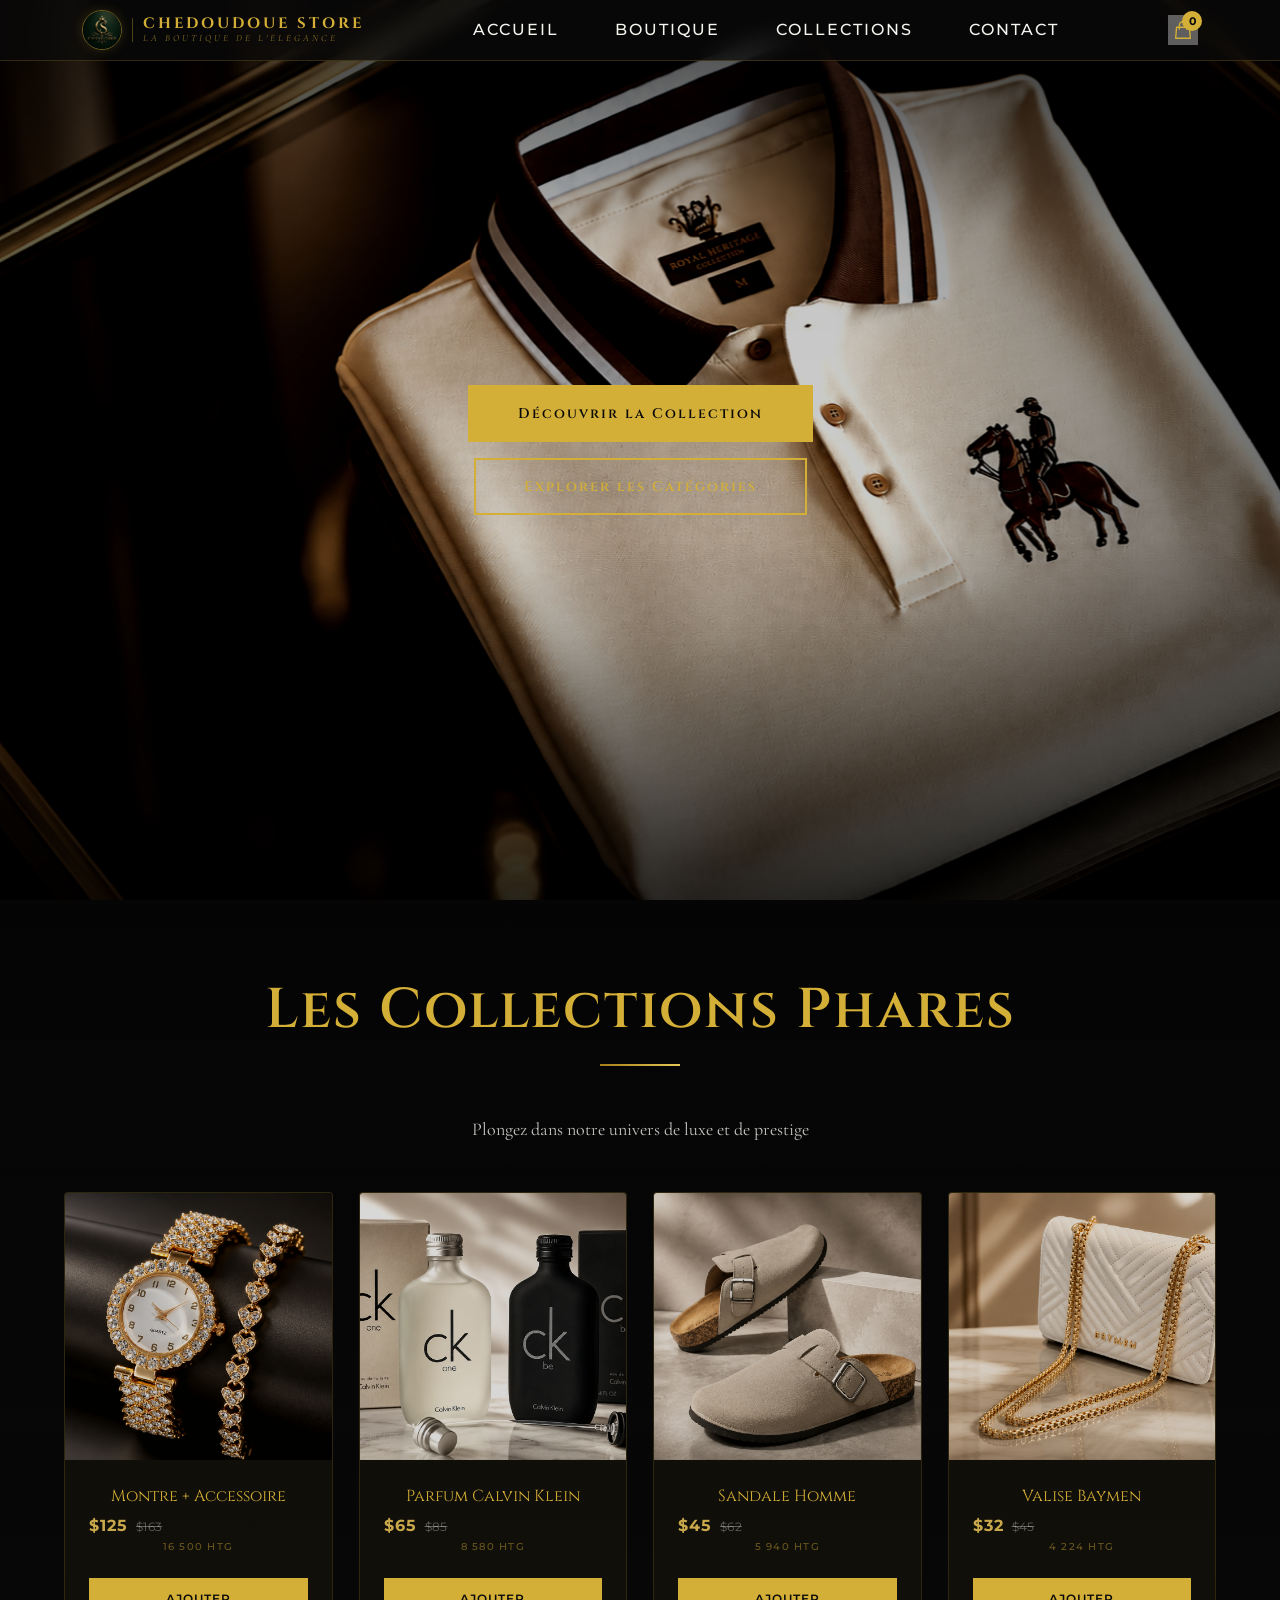
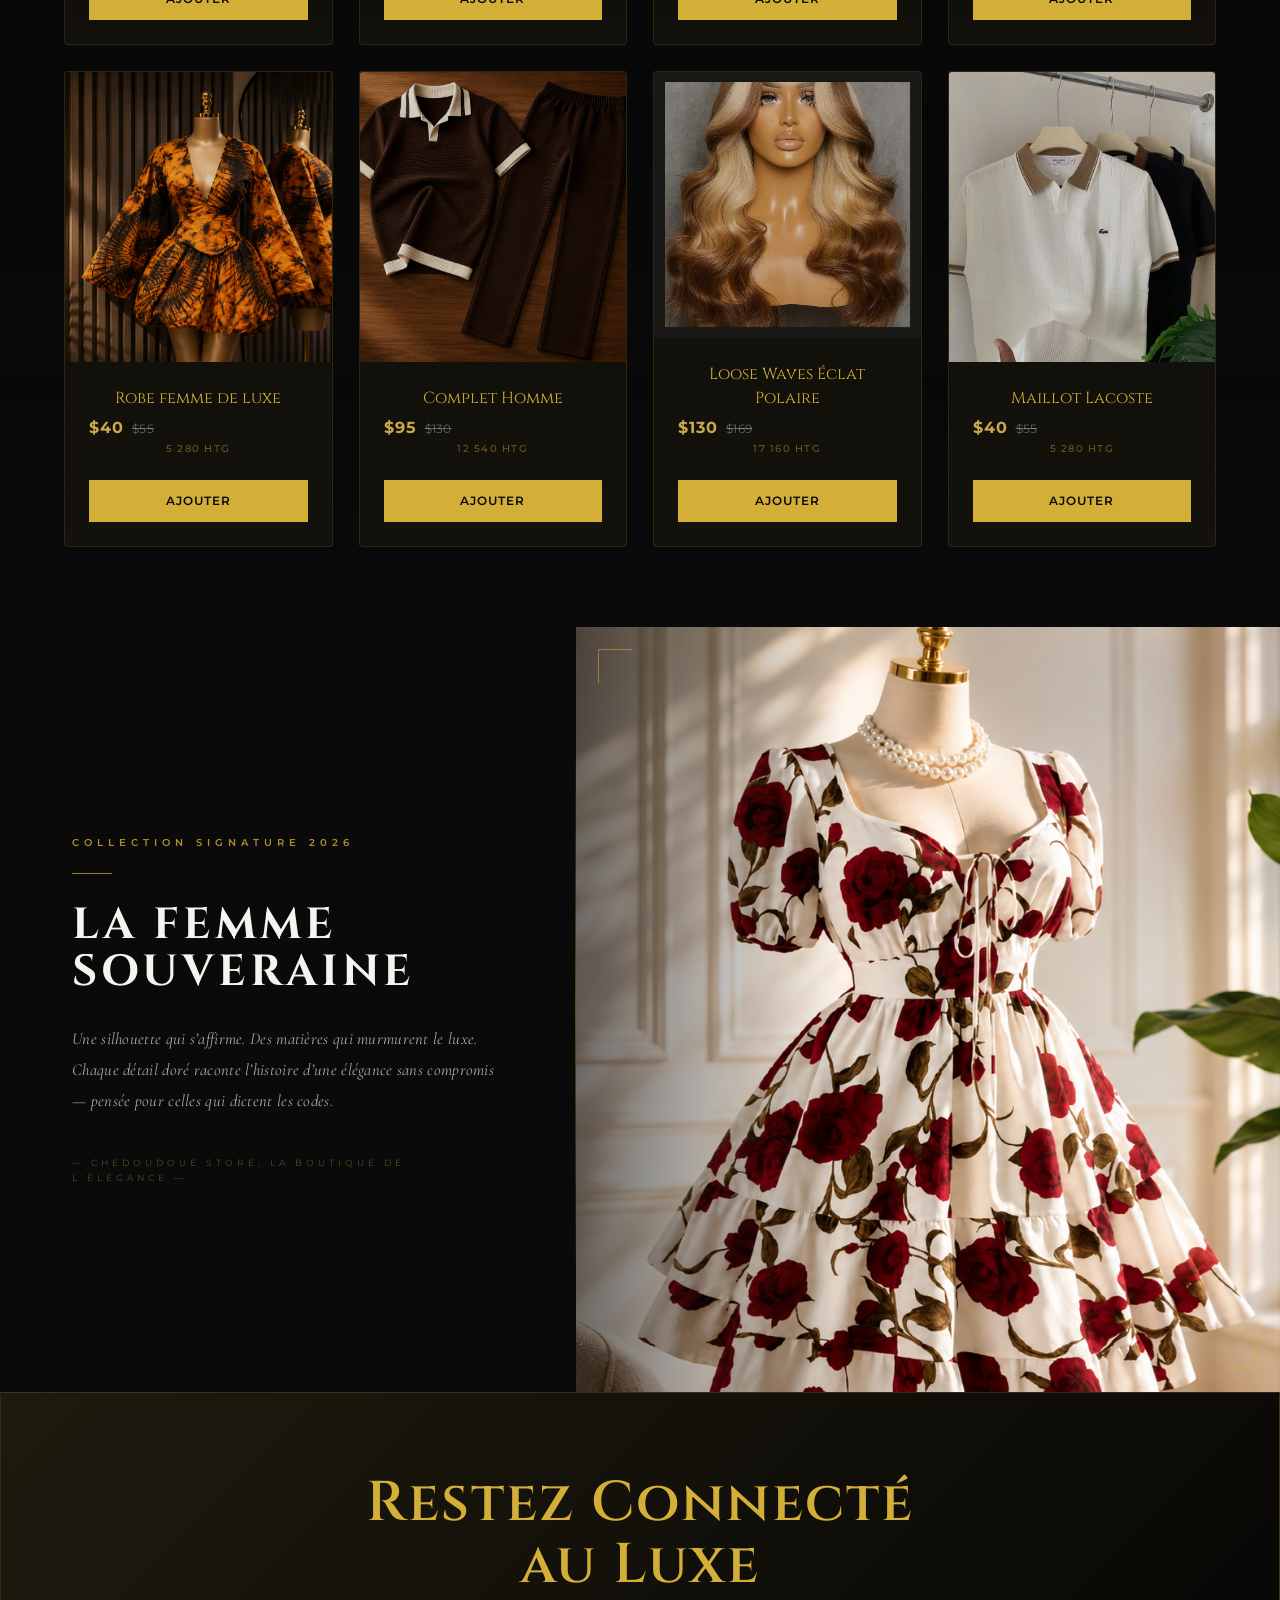
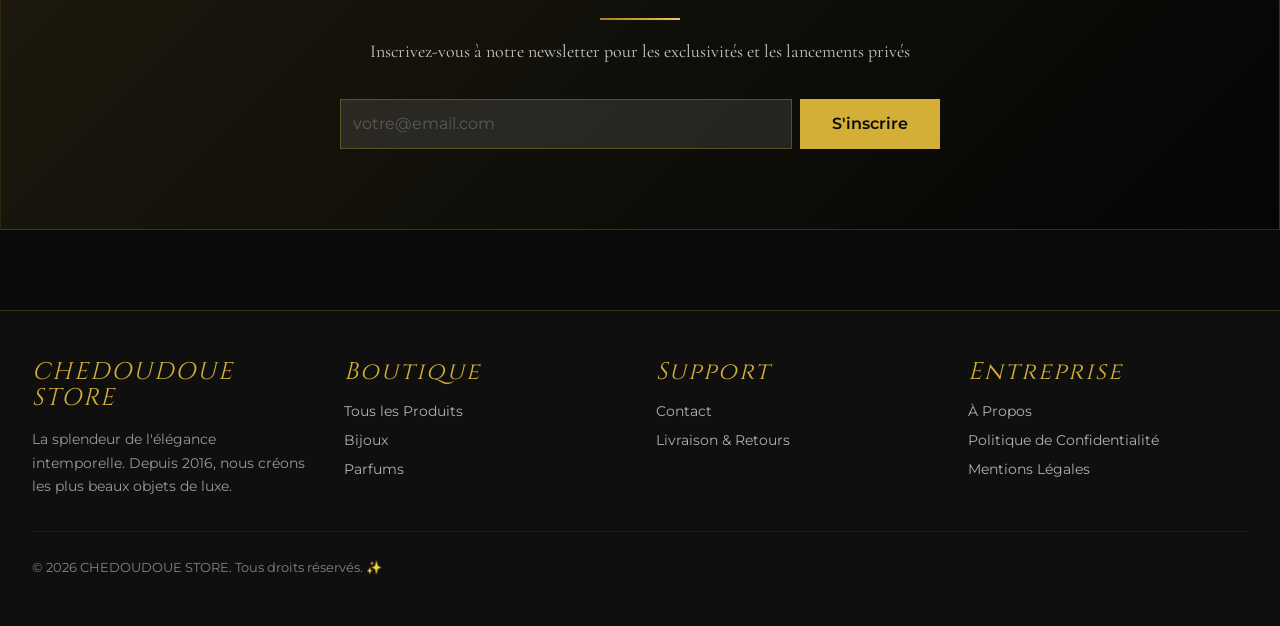
==== commit 8195c30a: "Reduce Lace image size in featured collection" ====
--- a/index.html
+++ b/index.html
@@ -1,1276 +1,1288 @@
-<!doctype html>
-<html lang="fr">
-  <head>
-    <meta charset="UTF-8" />
-    <meta name="viewport" content="width=device-width, initial-scale=1.0" />
-    <title>
-      CHEDOUDOUE STORE - La Boutique de L'élégance | Bijoux, Parfums & Mode
-      Premium
-    </title>
-    <link
-      href="https://fonts.googleapis.com/css2?family=Cinzel:wght@400;600;700;900&family=Cormorant+Garamond:ital,wght@0,400;0,500;0,600;0,700;1,400&family=Montserrat:wght@300;400;500;600;700&display=swap"
-      rel="stylesheet"
-    />
-    <link rel="stylesheet" href="assets/css/theme.css" />
-    <link rel="stylesheet" href="assets/css/style.css" />
-    <link rel="stylesheet" href="assets/css/components.css" />
-    <link rel="stylesheet" href="assets/css/premium.css" />
-    <link rel="stylesheet" href="assets/css/animations.css" />
-    <link rel="stylesheet" href="assets/css/responsive.css" />
-    <style>
-      /* ===== HERO CINÉMATIQUE ===== */
-      .hero-cinema {
-        position: relative;
-        height: 100vh;
-        overflow: hidden;
-        background: #0a0a0a;
-      }
-
-      /* Vignette photographique — assombrit les bords pour cadrer le sujet */
-      .hero-cinema::before {
-        content: '';
-        position: absolute;
-        inset: 0;
-        z-index: 2;
-        background: radial-gradient(ellipse at center, transparent 30%, rgba(0, 0, 0, 0.58) 100%);
-        pointer-events: none;
-      }
-
-      .hero-video-bg {
-        position: absolute;
-        top: 0;
-        left: 0;
-        width: 100%;
-        height: 100%;
-        /* Overlay éditorial multi-couche : sombre en haut, sombre en bas, léger au centre */
-        background:
-          linear-gradient(
-            to bottom,
-            rgba(0, 0, 0, 0.58) 0%,
-            rgba(0, 0, 0, 0.10) 26%,
-            rgba(0, 0, 0, 0.06) 60%,
-            rgba(0, 0, 0, 0.72) 100%
-          ),
-          linear-gradient(
-            to right,
-            rgba(0, 0, 0, 0.24) 0%,
-            transparent 35%,
-            transparent 65%,
-            rgba(0, 0, 0, 0.20) 100%
-          );
-        z-index: 1;
-      }
-
-      .hero-image-slider {
-        position: absolute;
-        top: 0;
-        left: 0;
-        width: 100%;
-        height: 100%;
-        z-index: 0;
-      }
-
-      .hero-slide {
-        position: absolute;
-        top: 0;
-        left: 0;
-        width: 100%;
-        height: 100%;
-        background-size: cover;
-        background-position: center center;
-        opacity: 0;
-        transition: opacity 1.2s cubic-bezier(0.25, 0.46, 0.45, 0.94);
-        transform-origin: center center;
-        will-change: transform, opacity;
-        /* Color grading cinématique : contraste éditorial, légèrement désaturé, assombri */
-        filter: contrast(1.14) saturate(0.82) brightness(0.86);
-      }
-
-      .hero-slide.active {
-        opacity: 1;
-        animation: kenBurns 5.5s ease-out forwards;
-      }
-
-      @keyframes kenBurns {
-        0%   { transform: scale(1); }
-        100% { transform: scale(1.06); }
-      }
-
-      .hero-content {
-        position: relative;
-        z-index: 3;
-        height: 100%;
-        display: flex;
-        flex-direction: column;
-        align-items: center;
-        justify-content: center;
-        color: white;
-        text-align: center;
-        padding: var(--space-8);
-      }
-
-      .hero-title {
-        font-family: var(--font-display);
-        font-size: clamp(3rem, 8vw, 6rem);
-        font-weight: 700;
-        margin-bottom: var(--space-4);
-        letter-spacing: 4px;
-        text-shadow: 0 10px 40px rgba(0, 0, 0, 0.5);
-        animation: fadeInUp 1.2s cubic-bezier(0.34, 1.56, 0.64, 1) 0.3s both;
-      }
-
-      .hero-subtitle {
-        font-family: var(--font-editorial);
-        font-size: clamp(1rem, 2.5vw, 1.5rem);
-        font-weight: 400;
-        margin-bottom: var(--space-8);
-        color: rgba(255, 255, 255, 0.9);
-        letter-spacing: 2px;
-        text-shadow: 0 5px 20px rgba(0, 0, 0, 0.4);
-        animation: fadeInUp 1.2s cubic-bezier(0.34, 1.56, 0.64, 1) 0.5s both;
-        max-width: 600px;
-      }
-
-      .hero-ctas {
-        display: flex;
-        gap: var(--space-4);
-        justify-content: center;
-        flex-wrap: wrap;
-        animation: fadeInUp 1.2s cubic-bezier(0.34, 1.56, 0.64, 1) 0.7s both;
-      }
-
-      .btn-primary-hero {
-        padding: 16px 48px;
-        background: #d4af37;
-        color: #0a0a0a;
-        border: 2px solid #d4af37;
-        border-radius: 0;
-        font-family: var(--font-display);
-        font-size: 14px;
-        font-weight: 600;
-        letter-spacing: 2px;
-        cursor: pointer;
-        transition: all 0.4s cubic-bezier(0.25, 0.46, 0.45, 0.94);
-        text-decoration: none;
-        display: inline-block;
-        position: relative;
-        overflow: hidden;
-      }
-
-      .btn-primary-hero::before {
-        content: "";
-        position: absolute;
-        top: 0;
-        left: -100%;
-        width: 100%;
-        height: 100%;
-        background: rgba(255, 255, 255, 0.1);
-        transition: left 0.4s;
-      }
-
-      .btn-primary-hero:hover::before {
-        left: 100%;
-      }
-
-      .btn-primary-hero:hover {
-        transform: translateY(-3px);
-        box-shadow: 0 15px 40px rgba(212, 175, 55, 0.3);
-      }
-
-      .btn-secondary-hero {
-        padding: 16px 48px;
-        background: transparent;
-        color: #d4af37;
-        border: 2px solid #d4af37;
-        border-radius: 0;
-        font-family: var(--font-display);
-        font-size: 14px;
-        font-weight: 600;
-        letter-spacing: 2px;
-        cursor: pointer;
-        transition: all 0.4s cubic-bezier(0.25, 0.46, 0.45, 0.94);
-        text-decoration: none;
-        display: inline-block;
-        position: relative;
-      }
-
-      .btn-secondary-hero:hover {
-        background: #d4af37;
-        color: #0a0a0a;
-        transform: translateY(-3px);
-        box-shadow: 0 15px 40px rgba(212, 175, 55, 0.3);
-      }
-
-      /* ===== NAVIGATION STICKY ===== */
-      nav {
-        position: fixed;
-        top: 0;
-        width: 100%;
-        z-index: 1000;
-        backdrop-filter: blur(10px);
-        background: rgba(10, 10, 10, 0.7);
-        border-bottom: 1px solid rgba(212, 175, 55, 0.2);
-        transition: all 0.3s ease;
-      }
-
-      nav.scrolled {
-        background: rgba(10, 10, 10, 0.95);
-        border-bottom: 1px solid rgba(212, 175, 55, 0.3);
-      }
-
-      .nav-container {
-        max-width: 1152px;
-        margin: 0 auto;
-        padding: 0 18px;
-        display: flex;
-        justify-content: space-between;
-        align-items: center;
-        height: 60px;
-      }
-
-      .nav-logo {
-        display: flex;
-        align-items: center;
-        gap: 10px;
-        text-decoration: none;
-        transition: all 0.3s ease;
-      }
-
-      .nav-logo-img {
-        height: 40px;
-        width: 40px;
-        object-fit: cover;
-        border-radius: 50%;
-        border: 1.5px solid rgba(212, 175, 55, 0.5);
-        box-shadow: 0 0 12px rgba(212, 175, 55, 0.18);
-        transition: all 0.3s ease;
-        flex-shrink: 0;
-      }
-
-      .nav-logo:hover .nav-logo-img {
-        border-color: #d4af37;
-        box-shadow: 0 0 20px rgba(212, 175, 55, 0.4);
-      }
-
-      .nav-logo-separator {
-        width: 1px;
-        height: 24px;
-        background: rgba(212, 175, 55, 0.35);
-        flex-shrink: 0;
-      }
-
-      .nav-logo-brand {
-        display: flex;
-        flex-direction: column;
-        gap: 3px;
-      }
-
-      .nav-logo-text {
-        font-family: var(--font-display);
-        font-size: 15px;
-        font-weight: 700;
-        color: #d4af37;
-        letter-spacing: 3px;
-        line-height: 1;
-        transition: all 0.3s ease;
-      }
-
-      .nav-logo-tagline {
-        font-family: var(--font-editorial);
-        font-size: 9.5px;
-        font-weight: 400;
-        font-style: italic;
-        color: rgba(212, 175, 55, 0.65);
-        letter-spacing: 3px;
-        text-transform: uppercase;
-        line-height: 1;
-      }
-
-      .nav-logo:hover .nav-logo-text {
-        color: #e8c84a;
-        text-shadow: 0 0 18px rgba(212, 175, 55, 0.45);
-      }
-
-      .nav-links {
-        display: flex;
-        gap: var(--space-6);
-        align-items: center;
-      }
-
-      .nav-link {
-        font-family: var(--font-body);
-        font-size: 12px;
-        text-transform: uppercase;
-        letter-spacing: 2px;
-        color: #f5f5f0;
-        text-decoration: none;
-        transition: all 0.3s ease;
-        position: relative;
-        padding-bottom: 5px;
-      }
-
-      .nav-link::after {
-        content: "";
-        position: absolute;
-        bottom: 0;
-        left: 0;
-        width: 0;
-        height: 1px;
-        background: #d4af37;
-        transition: width 0.3s ease;
-      }
-
-      .nav-link:hover::after {
-        width: 100%;
-      }
-
-      .nav-link:hover {
-        color: #d4af37;
-      }
-
-      .nav-actions {
-        display: flex;
-        gap: var(--space-4);
-        align-items: center;
-      }
-
-      .nav-cart {
-        font-size: 20px;
-        cursor: pointer;
-        transition: all 0.3s ease;
-        position: relative;
-        text-decoration: none;
-        color: #d4af37;
-      }
-
-      .nav-cart:hover {
-        transform: scale(1.1);
-      }
-
-      .cart-badge {
-        position: absolute;
-        top: -8px;
-        right: -8px;
-        background: #d4af37;
-        color: #0a0a0a;
-        width: 20px;
-        height: 20px;
-        border-radius: 50%;
-        display: flex;
-        align-items: center;
-        justify-content: center;
-        font-size: 11px;
-        font-weight: 700;
-      }
-
-      /* ===== SECTIONS PREMIUM ===== */
-      .section-padding {
-        padding: var(--space-20) var(--space-8);
-      }
-
-      .section-title {
-        font-family: var(--font-display);
-        font-size: clamp(2rem, 5vw, 3.5rem);
-        color: #d4af37;
-        text-align: center;
-        margin-bottom: var(--space-12);
-        letter-spacing: 2px;
-        position: relative;
-        padding-bottom: var(--space-6);
-      }
-
-      .section-title::after {
-        content: "";
-        position: absolute;
-        bottom: 0;
-        left: 50%;
-        transform: translateX(-50%);
-        width: 80px;
-        height: 2px;
-        background: #d4af37;
-      }
-
-      .section-subtitle {
-        font-family: var(--font-editorial);
-        font-size: 18px;
-        color: rgba(245, 245, 240, 0.8);
-        text-align: center;
-        margin-bottom: var(--space-12);
-        max-width: 600px;
-        margin-left: auto;
-        margin-right: auto;
-      }
-
-      /* ===== PRODUITS EN GRILLE ===== */
-      .products-grid {
-        display: grid;
-        grid-template-columns: repeat(4, minmax(0, 1fr));
-        gap: 26px;
-        max-width: 1152px;
-        margin: 0 auto;
-      }
-
-      .product-card {
-        background: rgba(212, 175, 55, 0.05);
-        border: 1px solid rgba(212, 175, 55, 0.15);
-        border-radius: 4px;
-        overflow: hidden;
-        transition: all 0.4s cubic-bezier(0.25, 0.46, 0.45, 0.94);
-        cursor: pointer;
-        position: relative;
-      }
-
-      .product-card:hover {
-        border-color: #d4af37;
-        transform: translateY(-8px);
-        box-shadow: 0 20px 50px rgba(212, 175, 55, 0.2);
-      }
-
-      .product-image {
-        position: relative;
-        width: 100%;
-        aspect-ratio: 1;
-        overflow: hidden;
-        background: #1a1a1a;
-      }
-
-      .product-image img {
-        width: 100%;
-        height: 100%;
-        object-fit: cover;
-        transition: transform 0.5s cubic-bezier(0.25, 0.46, 0.45, 0.94);
-      }
-
-      .product-card:hover .product-image img {
-        transform: scale(1.05);
-      }
-
-      .product-badge {
-        display: none !important;
-      }
-
-      .product-info {
-        padding: var(--space-6);
-        text-align: center;
-      }
-
-      .product-name {
-        font-family: var(--font-display);
-        font-size: 16px;
-        color: #d4af37;
-        margin-bottom: var(--space-2);
-        transition: all 0.3s ease;
-      }
-
-      .product-price { margin-bottom: var(--space-3); }
-
-      .product-btn {
-        width: 100%;
-        padding: 12px;
-        background: #d4af37;
-        color: #0a0a0a;
-        border: none;
-        font-family: var(--font-body);
-        font-size: 12px;
-        font-weight: 600;
-        letter-spacing: 1px;
-        text-transform: uppercase;
-        cursor: pointer;
-        transition: all 0.3s ease;
-        margin-top: var(--space-3);
-      }
-
-      .product-btn:hover {
-        background: #f5f5f0;
-        color: #0a0a0a;
-      }
-
-      /* ===== COLLECTIONS SHOWCASE ===== */
-      .collection-hero {
-        position: relative;
-        height: 450px;
-        background-size: cover;
-        background-position: center;
-        display: flex;
-        align-items: center;
-        justify-content: center;
-        margin-bottom: var(--space-12);
-        border-radius: 8px;
-        overflow: hidden;
-        transition: all 0.5s cubic-bezier(0.25, 0.46, 0.45, 0.94);
-        cursor: pointer;
-        box-shadow: 0 10px 40px rgba(212, 175, 55, 0.15);
-      }
-
-      .collection-hero:hover {
-        transform: translateY(-5px);
-        box-shadow: 0 20px 60px rgba(212, 175, 55, 0.25);
-      }
-
-      .collection-hero::before {
-        content: "";
-        position: absolute;
-        top: 0;
-        left: 0;
-        right: 0;
-        bottom: 0;
-        background: linear-gradient(
-          135deg,
-          rgba(0, 0, 0, 0.6) 0%,
-          rgba(212, 175, 55, 0.15) 100%
-        );
-        z-index: 1;
-        transition: all 0.5s ease;
-      }
-
-      .collection-hero:hover::before {
-        background: linear-gradient(
-          135deg,
-          rgba(0, 0, 0, 0.4) 0%,
-          rgba(212, 175, 55, 0.25) 100%
-        );
-      }
-
-      .collection-content {
-        position: relative;
-        z-index: 2;
-        text-align: center;
-        color: white;
-      }
-
-      .collection-name {
-        font-family: var(--font-display);
-        font-size: 64px;
-        color: #d4af37;
-        margin-bottom: var(--space-4);
-        letter-spacing: 3px;
-        font-weight: 700;
-        text-shadow: 0 4px 20px rgba(0, 0, 0, 0.8);
-        text-transform: uppercase;
-      }
-
-      /* ===== FOOTER ===== */
-      footer {
-        background: #0f0f0f;
-        border-top: 1px solid rgba(212, 175, 55, 0.2);
-        padding: var(--space-12) var(--space-8);
-        margin-top: var(--space-20);
-      }
-
-      .footer-content {
-        max-width: 1400px;
-        margin: 0 auto;
-        display: grid;
-        grid-template-columns: repeat(auto-fit, minmax(250px, 1fr));
-        gap: var(--space-8);
-        margin-bottom: var(--space-8);
-      }
-
-      .footer-section h4 {
-        font-family: var(--font-display);
-        color: #d4af37;
-        margin-bottom: var(--space-4);
-        letter-spacing: 2px;
-      }
-
-      .footer-section a {
-        display: block;
-        color: rgba(245, 245, 240, 0.7);
-        text-decoration: none;
-        margin-bottom: var(--space-2);
-        font-size: 14px;
-        transition: all 0.3s ease;
-      }
-
-      .footer-section a:hover {
-        color: #d4af37;
-        margin-left: 5px;
-      }
-
-      .footer-bottom {
-        text-align: center;
-        border-top: 1px solid rgba(212, 175, 55, 0.1);
-        padding-top: var(--space-6);
-        color: rgba(245, 245, 240, 0.5);
-        font-size: 13px;
-      }
-
-      /* ===== ANIMATIONS ===== */
-      @keyframes fadeInUp {
-        from {
-          opacity: 0;
-          transform: translateY(30px);
-        }
-        to {
-          opacity: 1;
-          transform: translateY(0);
-        }
-      }
-
-      @keyframes slideInLeft {
-        from {
-          opacity: 0;
-          transform: translateX(-40px);
-        }
-        to {
-          opacity: 1;
-          transform: translateX(0);
-        }
-      }
-
-      /* ===== RESPONSIVE ===== */
-      @media (max-width: 768px) {
-        .hero-title {
-          font-size: 2rem;
-        }
-
-        .hero-subtitle {
-          font-size: 1rem;
-        }
-
-        .hero-ctas {
-          gap: var(--space-3);
-        }
-
-        .btn-primary-hero,
-        .btn-secondary-hero {
-          padding: 12px 32px;
-          font-size: 12px;
-        }
-
-        .nav-links {
-          gap: var(--space-3);
-        }
-
-        .nav-link {
-          font-size: 11px;
-        }
-
-        .products-grid {
-          grid-template-columns: repeat(auto-fit, minmax(200px, 1fr));
-          gap: var(--space-4);
-        }
-
-        .section-padding {
-          padding: var(--space-12) var(--space-4);
-        }
-
-        .collection-hero {
-          height: 250px;
-        }
-
-        .collection-name {
-          font-size: 32px;
-        }
-
-        .nav-logo-img {
-          height: 38px;
-          width: 38px;
-        }
-
-        .nav-logo-text {
-          font-size: 14px;
-          letter-spacing: 2px;
-        }
-
-        .nav-logo-tagline {
-          font-size: 8px;
-          letter-spacing: 2px;
-        }
-      }
-
-      @media (max-width: 480px) {
-        .hero-title {
-          font-size: 1.5rem;
-          margin-bottom: var(--space-2);
-        }
-
-        .hero-subtitle {
-          font-size: 0.9rem;
-          margin-bottom: var(--space-4);
-        }
-
-        .hero-ctas {
-          flex-direction: column;
-          width: 100%;
-          padding: 0 var(--space-4);
-        }
-
-        .btn-primary-hero,
-        .btn-secondary-hero {
-          width: 100%;
-        }
-
-        .nav-links {
-          display: none;
-        }
-
-        .products-grid {
-          grid-template-columns: repeat(auto-fit, minmax(150px, 1fr));
-        }
-
-        .nav-logo-img {
-          height: 34px;
-          width: 34px;
-        }
-
-        .nav-logo-text {
-          font-size: 12px;
-          letter-spacing: 2px;
-        }
-
-        .nav-logo-separator {
-          display: none;
-        }
-
-        .nav-logo-tagline {
-          display: none;
-        }
-
-        .nav-logo {
-          gap: 8px;
-        }
-      }
-
-      /* ===== EDITORIAL SPLIT ===== */
-      .editorial-split-section {
-        background: #0a0a0a;
-        overflow: hidden;
-      }
-
-      .editorial-split-inner {
-        display: flex;
-        min-height: 85vh;
-      }
-
-      .editorial-split-text {
-        flex: 0 0 45%;
-        display: flex;
-        align-items: center;
-        padding: 72px 64px 72px 72px;
-        position: relative;
-        background: #0a0a0a;
-      }
-
-      .editorial-split-text::after {
-        content: '';
-        position: absolute;
-        right: 0;
-        top: 14%;
-        height: 72%;
-        width: 1px;
-        background: linear-gradient(to bottom, transparent, rgba(212, 175, 55, 0.4), transparent);
-      }
-
-      .editorial-split-content { max-width: 440px; }
-
-      .editorial-split-eyebrow {
-        font-family: var(--font-body);
-        font-size: 10px;
-        font-weight: 600;
-        letter-spacing: 5px;
-        text-transform: uppercase;
-        color: rgba(212, 175, 55, 0.8);
-        margin-bottom: 22px;
-        opacity: 0;
-      }
-
-      .editorial-split-line {
-        width: 40px;
-        height: 1px;
-        background: rgba(212, 175, 55, 0.7);
-        margin-bottom: 28px;
-        opacity: 0;
-      }
-
-      .editorial-split-title {
-        font-family: var(--font-display);
-        font-size: clamp(2.2rem, 3.4vw, 3.2rem);
-        font-weight: 700;
-        color: #f5f5f0;
-        letter-spacing: 4px;
-        text-transform: uppercase;
-        line-height: 1.08;
-        margin: 0 0 28px 0;
-        opacity: 0;
-      }
-
-      .editorial-split-desc {
-        font-family: var(--font-editorial, 'Cormorant Garamond', serif);
-        font-size: clamp(0.95rem, 1.3vw, 1.08rem);
-        font-style: italic;
-        font-weight: 400;
-        color: rgba(245, 245, 240, 0.68);
-        line-height: 1.85;
-        letter-spacing: 0.3px;
-        margin: 0 0 38px 0;
-        opacity: 0;
-      }
-
-      .editorial-split-sig {
-        font-family: var(--font-body);
-        font-size: 9px;
-        letter-spacing: 4px;
-        text-transform: uppercase;
-        color: rgba(212, 175, 55, 0.38);
-        opacity: 0;
-      }
-
-      .editorial-split-image {
-        flex: 0 0 55%;
-        position: relative;
-        overflow: hidden;
-      }
-
-      .editorial-split-img-wrapper {
-        position: absolute;
-        inset: 0;
-        overflow: hidden;
-      }
-
-      .editorial-split-img-wrapper img {
-        width: 100%;
-        height: 100%;
-        object-fit: cover;
-        object-position: center top;
-        transform: scale(1.05);
-        transition: transform 8s cubic-bezier(0.25, 0.46, 0.45, 0.94);
-        will-change: transform;
-      }
-
-      .editorial-split-section.edit-visible .editorial-split-img-wrapper img {
-        transform: scale(1.0);
-      }
-
-      .editorial-split-image::before {
-        content: '';
-        position: absolute;
-        inset: 0;
-        background: linear-gradient(to right, rgba(10, 10, 10, 0.6) 0%, transparent 38%);
-        z-index: 1;
-        pointer-events: none;
-      }
-
-      .editorial-corner {
-        position: absolute;
-        width: 34px;
-        height: 34px;
-        z-index: 2;
-        pointer-events: none;
-      }
-
-      .editorial-corner.tl {
-        top: 22px;
-        left: 22px;
-        border-top: 1px solid rgba(212, 175, 55, 0.55);
-        border-left: 1px solid rgba(212, 175, 55, 0.55);
-      }
-
-      .editorial-corner.br {
-        bottom: 22px;
-        right: 22px;
-        border-bottom: 1px solid rgba(212, 175, 55, 0.55);
-        border-right: 1px solid rgba(212, 175, 55, 0.55);
-      }
-
-      @keyframes editFadeUp {
-        from { opacity: 0; transform: translateY(18px); }
-        to   { opacity: 1; transform: translateY(0); }
-      }
-
-      @keyframes editFadeIn {
-        from { opacity: 0; }
-        to   { opacity: 1; }
-      }
-
-      .editorial-split-section.edit-visible .editorial-split-eyebrow {
-        animation: editFadeUp 0.7s ease 0.1s forwards;
-      }
-
-      .editorial-split-section.edit-visible .editorial-split-line {
-        animation: editFadeIn 0.55s ease 0.28s forwards;
-      }
-
-      .editorial-split-section.edit-visible .editorial-split-title {
-        animation: editFadeUp 0.9s cubic-bezier(0.25, 0.46, 0.45, 0.94) 0.4s forwards;
-      }
-
-      .editorial-split-section.edit-visible .editorial-split-desc {
-        animation: editFadeUp 0.8s ease 0.6s forwards;
-      }
-
-      .editorial-split-section.edit-visible .editorial-split-sig {
-        animation: editFadeUp 0.6s ease 0.88s forwards;
-      }
-
-      @media (max-width: 900px) {
-        .editorial-split-inner { flex-direction: column-reverse; }
-        .editorial-split-text {
-          flex: none;
-          padding: 52px 36px;
-        }
-        .editorial-split-text::after { display: none; }
-        .editorial-split-image { flex: none; height: 62vh; }
-      }
-
-      @media (max-width: 480px) {
-        .editorial-split-text { padding: 40px 20px; }
-        .editorial-split-image { height: 50vh; }
-      }
-
-      /* ===== PREMIUM VISUAL REFINEMENTS ===== */
-
-      /* Smooth scroll with navbar clearance */
-      html { scroll-behavior: smooth; scroll-padding-top: 70px; }
-
-      /* Page load body fade */
-      @keyframes bodyFadeIn { from { opacity: 0; } to { opacity: 1; } }
-      body { animation: bodyFadeIn 0.5s ease both; }
-
-      /* ---- Scroll reveal base ---- */
-      .reveal {
-        opacity: 0;
-        transform: translateY(22px);
-        transition: opacity 0.78s cubic-bezier(0.25, 0.46, 0.45, 0.94),
-                    transform 0.78s cubic-bezier(0.25, 0.46, 0.45, 0.94);
-      }
-      .reveal.is-visible { opacity: 1; transform: translateY(0); }
-
-      /* Product card scroll reveal — slide-up + fade */
-      .product-card.card-hidden {
-        opacity: 0;
-        transform: translateY(28px);
-      }
-      .product-card.is-visible {
-        opacity: 1;
-        transform: translateY(0);
-      }
-
-      /* ---- Enhanced product card hover ---- */
-      .product-card:hover {
-        box-shadow: 0 28px 64px rgba(212, 175, 55, 0.22),
-                    inset 0 0 0 1px rgba(212, 175, 55, 0.06);
-      }
-
-      /* Smoother image zoom with GPU hint */
-      .product-image img {
-        will-change: transform;
-        transition: transform 0.72s cubic-bezier(0.25, 0.46, 0.45, 0.94);
-      }
-
-      /* Fashion clothing: show face/upper body, not waist */
-      [data-product-id^="femme"] .product-image img,
-      [data-product-id^="homme"] .product-image img {
-        object-position: center top;
-      }
-
-      /* ---- Product button shimmer ---- */
-      .product-btn { position: relative; overflow: hidden; }
-      .product-btn::before {
-        content: '';
-        position: absolute; top: 0; left: -100%;
-        width: 100%; height: 100%;
-        background: rgba(255, 255, 255, 0.13);
-        transition: left 0.45s ease;
-        pointer-events: none;
-      }
-      .product-btn:hover::before { left: 100%; }
-
-      /* ---- Gold line shimmer on section titles ---- */
-      @keyframes goldShimmer {
-        0%   { background-position: 220% center; }
-        100% { background-position: -220% center; }
-      }
-      .section-title::after {
-        background: linear-gradient(90deg, #a87d1a 0%, #f2d864 40%, #d4af37 60%, #a87d1a 100%);
-        background-size: 300% 100%;
-        animation: goldShimmer 4s ease-in-out infinite;
-      }
-
-      /* ---- Newsletter input gold focus ---- */
-      input[type="email"] { outline: none; }
-      input[type="email"]:focus {
-        border-color: rgba(212, 175, 55, 0.7) !important;
-        box-shadow: 0 0 0 3px rgba(212, 175, 55, 0.12) !important;
-      }
-
-      /* ---- Newsletter button shimmer + lift ---- */
-      .section-padding form button { position: relative; overflow: hidden; }
-      .section-padding form button::before {
-        content: '';
-        position: absolute; top: 0; left: -100%;
-        width: 100%; height: 100%;
-        background: rgba(255, 255, 255, 0.13);
-        transition: left 0.45s ease;
-        pointer-events: none;
-      }
-      .section-padding form button:hover::before { left: 100%; }
-      .section-padding form button:hover {
-        transform: translateY(-2px);
-        box-shadow: 0 10px 28px rgba(212, 175, 55, 0.28);
-      }
-
-      /* ---- Footer link hover: remove jump, use indent ---- */
-      .footer-section a { padding-left: 0; }
-      .footer-section a:hover { margin-left: 0 !important; padding-left: 7px; }
-
-    </style>
-  </head>
-  <body style="background: #0a0a0a; color: #f5f5f0; overflow-x: hidden">
-    <!-- ===== NAVIGATION ===== -->
-    <nav id="navbar">
-      <div class="nav-container">
-        <a href="index.html" class="nav-logo">
-          <img
-            src="assets/logo/logo.jpg"
-            alt="Chedoudoue Store"
-            class="nav-logo-img"
-          />
-          <div class="nav-logo-separator"></div>
-          <div class="nav-logo-brand">
-            <span class="nav-logo-text">CHEDOUDOUE STORE</span>
-            <span class="nav-logo-tagline">La Boutique de L'élégance</span>
-          </div>
-        </a>
-        <div class="nav-links">
-          <a href="index.html" class="nav-link">Accueil</a>
-          <a href="pages/shop.html" class="nav-link">Boutique</a>
-          <a href="pages/collections.html" class="nav-link">Collections</a>
-          <a href="pages/contact.html" class="nav-link">Contact</a>
-        </div>
-        <div class="nav-actions">
-          <a href="pages/cart.html" class="nav-cart" title="Panier">
-            <svg xmlns="http://www.w3.org/2000/svg" viewBox="0 0 24 24" width="22" height="22" fill="none" stroke="currentColor" stroke-width="1.5" stroke-linecap="round" stroke-linejoin="round" aria-hidden="true"><path d="M16 11V7a4 4 0 0 0-8 0v4"/><path d="M5 9h14l1 12H4L5 9z"/></svg>
-            <span class="cart-badge" id="cart-count">0</span>
-          </a>
-          <button class="nav-burger" id="nav-burger" aria-label="Menu" aria-expanded="false">
-            <span></span><span></span><span></span>
-          </button>
-        </div>
-      </div>
-      <div class="nav-mobile-menu" id="nav-mobile-menu">
-        <a href="index.html" class="nav-mobile-link active">Accueil</a>
-        <a href="pages/shop.html" class="nav-mobile-link">Boutique</a>
-        <a href="pages/collections.html" class="nav-mobile-link">Collections</a>
-        <a href="pages/contact.html" class="nav-mobile-link">Contact</a>
-      </div>
-    </nav>
-
-    <!-- ===== HERO CINÉMATIQUE ===== -->
-    <section class="hero-cinema" id="hero">
-      <div class="hero-image-slider" id="hero-slider"></div>
-      <div class="hero-video-bg"></div>
-      <div class="hero-content">
-        <div class="hero-ctas">
-          <a href="pages/shop.html" class="btn-primary-hero"
-            >Découvrir la Collection</a
-          >
-          <a href="#collections" class="btn-secondary-hero"
-            >Explorer les Catégories</a
-          >
-        </div>
-      </div>
-    </section>
-
-    <!-- ===== COLLECTIONS PRINCIPALES ===== -->
-    <section
-      class="section-padding"
-      id="collections"
-      style="
-        background: linear-gradient(
-          180deg,
-          rgba(0, 0, 0, 0.5) 0%,
-          rgba(10, 10, 10, 1) 100%
-        );
-      "
-    >
-      <h2 class="section-title">Les Collections Phares</h2>
-      <p class="section-subtitle">
-        Plongez dans notre univers de luxe et de prestige
-      </p>
-
-      <div class="products-grid" id="featured-products">
-        <!-- Collections phares : 8 produits, grille desktop 4 x 2 -->
-      </div>
-    </section>
-
-    <!-- ===== EDITORIAL SPLIT — COLLECTION SIGNATURE ===== -->
-    <section class="editorial-split-section">
-      <div class="editorial-split-inner">
-
-        <!-- LEFT: Editorial text -->
-        <div class="editorial-split-text">
-          <div class="editorial-split-content">
-            <p class="editorial-split-eyebrow">Collection Signature 2026</p>
-            <div class="editorial-split-line"></div>
-            <h2 class="editorial-split-title">La Femme<br>Souveraine</h2>
-            <p class="editorial-split-desc">Une silhouette qui s’affirme. Des matières qui murmurent le luxe. Chaque détail doré raconte l’histoire d’une élégance sans compromis — pensée pour celles qui dictent les codes.</p>
-            <p class="editorial-split-sig">— Chedoudoue Store, La Boutique de L'élégance —</p>
-          </div>
-        </div>
-
-        <!-- RIGHT: HD Fashion Image -->
-        <div class="editorial-split-image">
-          <div class="editorial-split-img-wrapper">
-            <img
-              src="assets/images/hd/vetements-femme hd (2).jpg"
-              alt="Collection Signature Chedoudoue"
-              loading="eager"
-            />
-          </div>
-          <div class="editorial-corner tl"></div>
-          <div class="editorial-corner br"></div>
-        </div>
-
-      </div>
-    </section>
-
-    <!-- ===== NEWSLETTER ===== -->
-    <section
-      class="section-padding"
-      style="
-        background: linear-gradient(
-          135deg,
-          rgba(212, 175, 55, 0.1) 0%,
-          rgba(0, 0, 0, 0.5) 100%
-        );
-        border: 1px solid rgba(212, 175, 55, 0.2);
-      "
-    >
-      <div style="max-width: 600px; margin: 0 auto; text-align: center">
-        <h2 class="section-title" style="margin-bottom: var(--space-4)">
-          Restez Connecté au Luxe
-        </h2>
-        <p class="section-subtitle" style="margin-bottom: var(--space-8)">
-          Inscrivez-vous à notre newsletter pour les exclusivités et les
-          lancements privés
-        </p>
-        <form style="display: flex; gap: var(--space-2)">
-          <input
-            type="email"
-            placeholder="votre@email.com"
-            required
-            style="
-              flex: 1;
-              padding: 12px;
-              background: rgba(255, 255, 255, 0.1);
-              border: 1px solid rgba(212, 175, 55, 0.3);
-              color: #f5f5f0;
-              font-family: var(--font-body);
-            "
-          />
-          <button
-            type="submit"
-            style="
-              padding: 12px 32px;
-              background: #d4af37;
-              color: #0a0a0a;
-              border: none;
-              font-weight: 600;
-              cursor: pointer;
-              transition: all 0.3s ease;
-            "
-          >
-            S'inscrire
-          </button>
-        </form>
-      </div>
-    </section>
-
-    <!-- ===== FOOTER ===== -->
-    <footer>
-      <div class="footer-content">
-        <div class="footer-section">
-          <h4>CHEDOUDOUE STORE</h4>
-          <p style="color: rgba(245, 245, 240, 0.6); font-size: 14px">
-            La splendeur de l'élégance intemporelle. Depuis 2016, nous créons
-            les plus beaux objets de luxe.
-          </p>
-        </div>
-        <div class="footer-section">
-          <h4>Boutique</h4>
-          <a href="pages/shop.html">Tous les Produits</a>
-          <a href="pages/shop.html?category=bijoux">Bijoux</a>
-          <a href="pages/shop.html?category=parfums">Parfums</a>
-        </div>
-        <div class="footer-section">
-          <h4>Support</h4>
-          <a href="pages/contact.html">Contact</a>
-          <a href="pages/livraison-retours.html">Livraison &amp; Retours</a>
-        </div>
-        <div class="footer-section">
-          <h4>Entreprise</h4>
-          <a href="pages/a-propos.html">À Propos</a>
-          <a href="pages/politique-confidentialite.html">Politique de Confidentialité</a>
-          <a href="pages/mentions-legales.html">Mentions Légales</a>
-        </div>
-      </div>
-      <div class="footer-bottom">
-        <p>
-          &copy; 2026 CHEDOUDOUE STORE. Tous droits réservés.
-          <span style="color: #d4af37">✨</span>
-        </p>
-      </div>
-    </footer>
-
-    <!-- ===== SCRIPTS ===== -->
-    <script src="assets/js/currency.js"></script>
-    <script src="assets/js/products.js"></script>
-    <script src="assets/js/storage.js"></script>
-    <script src="assets/js/cart.js"></script>
-    <script src="assets/js/favorites.js"></script>
-    <script src="assets/js/animations.js"></script>
-    <script>
-      // ===== HERO IMAGE SLIDER =====
-      const heroImages = [
-        { src: "assets/images/hd/vetements-homme%20hd%20(3).jpg", pos: "center center", size: "cover" },
-        { src: "assets/images/hd/vetements-homme%20hd%20(9).jpg", pos: "center 18%",    size: "cover" },
-        { src: "assets/images/hd/vetements-femme%20hd%20(2).jpg", pos: "center 18%",    size: "cover" },
-        { src: "assets/images/hd/vetements-femme%20hd%20(8).jpg", pos: "center 18%",    size: "cover" },
-        { src: "assets/images/hd/cheveu%20hd%20(6).jpg",          pos: "center 15%",    size: "cover" },
-        { src: "assets/images/hd/bijou%20hd%20(8).jpg",           pos: "center center", size: "cover" },
-      ];
-
-      let heroIndex = 0;
-      const heroSlider = document.getElementById("hero-slider");
-
-      function initHeroSlider() {
-        heroImages.forEach((img, index) => {
-          const slide = document.createElement("div");
-          slide.className = `hero-slide ${index === 0 ? "active" : ""}`;
-          slide.style.backgroundImage = `url('${img.src}')`;
-          slide.style.backgroundPosition = img.pos;
-          slide.style.backgroundSize = img.size || "cover";
-          heroSlider.appendChild(slide);
-        });
-
-        setInterval(() => {
-          const slides = document.querySelectorAll(".hero-slide");
-          slides[heroIndex].classList.remove("active");
-          heroIndex = (heroIndex + 1) % slides.length;
-          const next = slides[heroIndex];
-          next.style.animation = "none";
-          void next.offsetWidth; // force reflow to restart Ken Burns
-          next.style.animation = "";
-          next.classList.add("active");
-        }, 5000);
-      }
-
-      // ===== NAVBAR STICKY EFFECT =====
-      window.addEventListener("scroll", () => {
-        const navbar = document.getElementById("navbar");
-        if (window.scrollY > 50) {
-          navbar.classList.add("scrolled");
-        } else {
-          navbar.classList.remove("scrolled");
-        }
-      });
-
-      // ===== CHARGER LES PRODUITS =====
-      async function loadHomepage() {
-        await loadProducts();
-
-        // Produits vedettes
+<!doctype html>
+<html lang="fr">
+  <head>
+    <meta charset="UTF-8" />
+    <meta name="viewport" content="width=device-width, initial-scale=1.0" />
+    <title>
+      CHEDOUDOUE STORE - La Boutique de L'élégance | Bijoux, Parfums & Mode
+      Premium
+    </title>
+    <link
+      href="https://fonts.googleapis.com/css2?family=Cinzel:wght@400;600;700;900&family=Cormorant+Garamond:ital,wght@0,400;0,500;0,600;0,700;1,400&family=Montserrat:wght@300;400;500;600;700&display=swap"
+      rel="stylesheet"
+    />
+    <link rel="stylesheet" href="assets/css/theme.css" />
+    <link rel="stylesheet" href="assets/css/style.css" />
+    <link rel="stylesheet" href="assets/css/components.css" />
+    <link rel="stylesheet" href="assets/css/premium.css" />
+    <link rel="stylesheet" href="assets/css/animations.css" />
+    <link rel="stylesheet" href="assets/css/responsive.css" />
+    <style>
+      /* ===== HERO CINÉMATIQUE ===== */
+      .hero-cinema {
+        position: relative;
+        height: 100vh;
+        overflow: hidden;
+        background: #0a0a0a;
+      }
+
+      /* Vignette photographique — assombrit les bords pour cadrer le sujet */
+      .hero-cinema::before {
+        content: '';
+        position: absolute;
+        inset: 0;
+        z-index: 2;
+        background: radial-gradient(ellipse at center, transparent 30%, rgba(0, 0, 0, 0.58) 100%);
+        pointer-events: none;
+      }
+
+      .hero-video-bg {
+        position: absolute;
+        top: 0;
+        left: 0;
+        width: 100%;
+        height: 100%;
+        /* Overlay éditorial multi-couche : sombre en haut, sombre en bas, léger au centre */
+        background:
+          linear-gradient(
+            to bottom,
+            rgba(0, 0, 0, 0.58) 0%,
+            rgba(0, 0, 0, 0.10) 26%,
+            rgba(0, 0, 0, 0.06) 60%,
+            rgba(0, 0, 0, 0.72) 100%
+          ),
+          linear-gradient(
+            to right,
+            rgba(0, 0, 0, 0.24) 0%,
+            transparent 35%,
+            transparent 65%,
+            rgba(0, 0, 0, 0.20) 100%
+          );
+        z-index: 1;
+      }
+
+      .hero-image-slider {
+        position: absolute;
+        top: 0;
+        left: 0;
+        width: 100%;
+        height: 100%;
+        z-index: 0;
+      }
+
+      .hero-slide {
+        position: absolute;
+        top: 0;
+        left: 0;
+        width: 100%;
+        height: 100%;
+        background-size: cover;
+        background-position: center center;
+        opacity: 0;
+        transition: opacity 1.2s cubic-bezier(0.25, 0.46, 0.45, 0.94);
+        transform-origin: center center;
+        will-change: transform, opacity;
+        /* Color grading cinématique : contraste éditorial, légèrement désaturé, assombri */
+        filter: contrast(1.14) saturate(0.82) brightness(0.86);
+      }
+
+      .hero-slide.active {
+        opacity: 1;
+        animation: kenBurns 5.5s ease-out forwards;
+      }
+
+      @keyframes kenBurns {
+        0%   { transform: scale(1); }
+        100% { transform: scale(1.06); }
+      }
+
+      .hero-content {
+        position: relative;
+        z-index: 3;
+        height: 100%;
+        display: flex;
+        flex-direction: column;
+        align-items: center;
+        justify-content: center;
+        color: white;
+        text-align: center;
+        padding: var(--space-8);
+      }
+
+      .hero-title {
+        font-family: var(--font-display);
+        font-size: clamp(3rem, 8vw, 6rem);
+        font-weight: 700;
+        margin-bottom: var(--space-4);
+        letter-spacing: 4px;
+        text-shadow: 0 10px 40px rgba(0, 0, 0, 0.5);
+        animation: fadeInUp 1.2s cubic-bezier(0.34, 1.56, 0.64, 1) 0.3s both;
+      }
+
+      .hero-subtitle {
+        font-family: var(--font-editorial);
+        font-size: clamp(1rem, 2.5vw, 1.5rem);
+        font-weight: 400;
+        margin-bottom: var(--space-8);
+        color: rgba(255, 255, 255, 0.9);
+        letter-spacing: 2px;
+        text-shadow: 0 5px 20px rgba(0, 0, 0, 0.4);
+        animation: fadeInUp 1.2s cubic-bezier(0.34, 1.56, 0.64, 1) 0.5s both;
+        max-width: 600px;
+      }
+
+      .hero-ctas {
+        display: flex;
+        gap: var(--space-4);
+        justify-content: center;
+        flex-wrap: wrap;
+        animation: fadeInUp 1.2s cubic-bezier(0.34, 1.56, 0.64, 1) 0.7s both;
+      }
+
+      .btn-primary-hero {
+        padding: 16px 48px;
+        background: #d4af37;
+        color: #0a0a0a;
+        border: 2px solid #d4af37;
+        border-radius: 0;
+        font-family: var(--font-display);
+        font-size: 14px;
+        font-weight: 600;
+        letter-spacing: 2px;
+        cursor: pointer;
+        transition: all 0.4s cubic-bezier(0.25, 0.46, 0.45, 0.94);
+        text-decoration: none;
+        display: inline-block;
+        position: relative;
+        overflow: hidden;
+      }
+
+      .btn-primary-hero::before {
+        content: "";
+        position: absolute;
+        top: 0;
+        left: -100%;
+        width: 100%;
+        height: 100%;
+        background: rgba(255, 255, 255, 0.1);
+        transition: left 0.4s;
+      }
+
+      .btn-primary-hero:hover::before {
+        left: 100%;
+      }
+
+      .btn-primary-hero:hover {
+        transform: translateY(-3px);
+        box-shadow: 0 15px 40px rgba(212, 175, 55, 0.3);
+      }
+
+      .btn-secondary-hero {
+        padding: 16px 48px;
+        background: transparent;
+        color: #d4af37;
+        border: 2px solid #d4af37;
+        border-radius: 0;
+        font-family: var(--font-display);
+        font-size: 14px;
+        font-weight: 600;
+        letter-spacing: 2px;
+        cursor: pointer;
+        transition: all 0.4s cubic-bezier(0.25, 0.46, 0.45, 0.94);
+        text-decoration: none;
+        display: inline-block;
+        position: relative;
+      }
+
+      .btn-secondary-hero:hover {
+        background: #d4af37;
+        color: #0a0a0a;
+        transform: translateY(-3px);
+        box-shadow: 0 15px 40px rgba(212, 175, 55, 0.3);
+      }
+
+      /* ===== NAVIGATION STICKY ===== */
+      nav {
+        position: fixed;
+        top: 0;
+        width: 100%;
+        z-index: 1000;
+        backdrop-filter: blur(10px);
+        background: rgba(10, 10, 10, 0.7);
+        border-bottom: 1px solid rgba(212, 175, 55, 0.2);
+        transition: all 0.3s ease;
+      }
+
+      nav.scrolled {
+        background: rgba(10, 10, 10, 0.95);
+        border-bottom: 1px solid rgba(212, 175, 55, 0.3);
+      }
+
+      .nav-container {
+        max-width: 1152px;
+        margin: 0 auto;
+        padding: 0 18px;
+        display: flex;
+        justify-content: space-between;
+        align-items: center;
+        height: 60px;
+      }
+
+      .nav-logo {
+        display: flex;
+        align-items: center;
+        gap: 10px;
+        text-decoration: none;
+        transition: all 0.3s ease;
+      }
+
+      .nav-logo-img {
+        height: 40px;
+        width: 40px;
+        object-fit: cover;
+        border-radius: 50%;
+        border: 1.5px solid rgba(212, 175, 55, 0.5);
+        box-shadow: 0 0 12px rgba(212, 175, 55, 0.18);
+        transition: all 0.3s ease;
+        flex-shrink: 0;
+      }
+
+      .nav-logo:hover .nav-logo-img {
+        border-color: #d4af37;
+        box-shadow: 0 0 20px rgba(212, 175, 55, 0.4);
+      }
+
+      .nav-logo-separator {
+        width: 1px;
+        height: 24px;
+        background: rgba(212, 175, 55, 0.35);
+        flex-shrink: 0;
+      }
+
+      .nav-logo-brand {
+        display: flex;
+        flex-direction: column;
+        gap: 3px;
+      }
+
+      .nav-logo-text {
+        font-family: var(--font-display);
+        font-size: 15px;
+        font-weight: 700;
+        color: #d4af37;
+        letter-spacing: 3px;
+        line-height: 1;
+        transition: all 0.3s ease;
+      }
+
+      .nav-logo-tagline {
+        font-family: var(--font-editorial);
+        font-size: 9.5px;
+        font-weight: 400;
+        font-style: italic;
+        color: rgba(212, 175, 55, 0.65);
+        letter-spacing: 3px;
+        text-transform: uppercase;
+        line-height: 1;
+      }
+
+      .nav-logo:hover .nav-logo-text {
+        color: #e8c84a;
+        text-shadow: 0 0 18px rgba(212, 175, 55, 0.45);
+      }
+
+      .nav-links {
+        display: flex;
+        gap: var(--space-6);
+        align-items: center;
+      }
+
+      .nav-link {
+        font-family: var(--font-body);
+        font-size: 12px;
+        text-transform: uppercase;
+        letter-spacing: 2px;
+        color: #f5f5f0;
+        text-decoration: none;
+        transition: all 0.3s ease;
+        position: relative;
+        padding-bottom: 5px;
+      }
+
+      .nav-link::after {
+        content: "";
+        position: absolute;
+        bottom: 0;
+        left: 0;
+        width: 0;
+        height: 1px;
+        background: #d4af37;
+        transition: width 0.3s ease;
+      }
+
+      .nav-link:hover::after {
+        width: 100%;
+      }
+
+      .nav-link:hover {
+        color: #d4af37;
+      }
+
+      .nav-actions {
+        display: flex;
+        gap: var(--space-4);
+        align-items: center;
+      }
+
+      .nav-cart {
+        font-size: 20px;
+        cursor: pointer;
+        transition: all 0.3s ease;
+        position: relative;
+        text-decoration: none;
+        color: #d4af37;
+      }
+
+      .nav-cart:hover {
+        transform: scale(1.1);
+      }
+
+      .cart-badge {
+        position: absolute;
+        top: -8px;
+        right: -8px;
+        background: #d4af37;
+        color: #0a0a0a;
+        width: 20px;
+        height: 20px;
+        border-radius: 50%;
+        display: flex;
+        align-items: center;
+        justify-content: center;
+        font-size: 11px;
+        font-weight: 700;
+      }
+
+      /* ===== SECTIONS PREMIUM ===== */
+      .section-padding {
+        padding: var(--space-20) var(--space-8);
+      }
+
+      .section-title {
+        font-family: var(--font-display);
+        font-size: clamp(2rem, 5vw, 3.5rem);
+        color: #d4af37;
+        text-align: center;
+        margin-bottom: var(--space-12);
+        letter-spacing: 2px;
+        position: relative;
+        padding-bottom: var(--space-6);
+      }
+
+      .section-title::after {
+        content: "";
+        position: absolute;
+        bottom: 0;
+        left: 50%;
+        transform: translateX(-50%);
+        width: 80px;
+        height: 2px;
+        background: #d4af37;
+      }
+
+      .section-subtitle {
+        font-family: var(--font-editorial);
+        font-size: 18px;
+        color: rgba(245, 245, 240, 0.8);
+        text-align: center;
+        margin-bottom: var(--space-12);
+        max-width: 600px;
+        margin-left: auto;
+        margin-right: auto;
+      }
+
+      /* ===== PRODUITS EN GRILLE ===== */
+      .products-grid {
+        display: grid;
+        grid-template-columns: repeat(4, minmax(0, 1fr));
+        gap: 26px;
+        max-width: 1152px;
+        margin: 0 auto;
+      }
+
+      .product-card {
+        background: rgba(212, 175, 55, 0.05);
+        border: 1px solid rgba(212, 175, 55, 0.15);
+        border-radius: 4px;
+        overflow: hidden;
+        transition: all 0.4s cubic-bezier(0.25, 0.46, 0.45, 0.94);
+        cursor: pointer;
+        position: relative;
+      }
+
+      .product-card:hover {
+        border-color: #d4af37;
+        transform: translateY(-8px);
+        box-shadow: 0 20px 50px rgba(212, 175, 55, 0.2);
+      }
+
+      .product-image {
+        position: relative;
+        width: 100%;
+        aspect-ratio: 1;
+        overflow: hidden;
+        background: #1a1a1a;
+      }
+
+      .product-image img {
+        width: 100%;
+        height: 100%;
+        object-fit: cover;
+        transition: transform 0.5s cubic-bezier(0.25, 0.46, 0.45, 0.94);
+      }
+
+      .product-card:hover .product-image img {
+        transform: scale(1.05);
+      }
+
+      /* Réduit uniquement la photo Lace dans les Collections phares */
+      #featured-products .product-card[data-product-id="beaute-07"] .product-image img {
+        display: block;
+        width: 92%;
+        height: 92%;
+        margin: 4%;
+      }
+
+      #featured-products .product-card[data-product-id="beaute-07"]:hover .product-image img {
+        transform: scale(0.95);
+      }
+
+      .product-badge {
+        display: none !important;
+      }
+
+      .product-info {
+        padding: var(--space-6);
+        text-align: center;
+      }
+
+      .product-name {
+        font-family: var(--font-display);
+        font-size: 16px;
+        color: #d4af37;
+        margin-bottom: var(--space-2);
+        transition: all 0.3s ease;
+      }
+
+      .product-price { margin-bottom: var(--space-3); }
+
+      .product-btn {
+        width: 100%;
+        padding: 12px;
+        background: #d4af37;
+        color: #0a0a0a;
+        border: none;
+        font-family: var(--font-body);
+        font-size: 12px;
+        font-weight: 600;
+        letter-spacing: 1px;
+        text-transform: uppercase;
+        cursor: pointer;
+        transition: all 0.3s ease;
+        margin-top: var(--space-3);
+      }
+
+      .product-btn:hover {
+        background: #f5f5f0;
+        color: #0a0a0a;
+      }
+
+      /* ===== COLLECTIONS SHOWCASE ===== */
+      .collection-hero {
+        position: relative;
+        height: 450px;
+        background-size: cover;
+        background-position: center;
+        display: flex;
+        align-items: center;
+        justify-content: center;
+        margin-bottom: var(--space-12);
+        border-radius: 8px;
+        overflow: hidden;
+        transition: all 0.5s cubic-bezier(0.25, 0.46, 0.45, 0.94);
+        cursor: pointer;
+        box-shadow: 0 10px 40px rgba(212, 175, 55, 0.15);
+      }
+
+      .collection-hero:hover {
+        transform: translateY(-5px);
+        box-shadow: 0 20px 60px rgba(212, 175, 55, 0.25);
+      }
+
+      .collection-hero::before {
+        content: "";
+        position: absolute;
+        top: 0;
+        left: 0;
+        right: 0;
+        bottom: 0;
+        background: linear-gradient(
+          135deg,
+          rgba(0, 0, 0, 0.6) 0%,
+          rgba(212, 175, 55, 0.15) 100%
+        );
+        z-index: 1;
+        transition: all 0.5s ease;
+      }
+
+      .collection-hero:hover::before {
+        background: linear-gradient(
+          135deg,
+          rgba(0, 0, 0, 0.4) 0%,
+          rgba(212, 175, 55, 0.25) 100%
+        );
+      }
+
+      .collection-content {
+        position: relative;
+        z-index: 2;
+        text-align: center;
+        color: white;
+      }
+
+      .collection-name {
+        font-family: var(--font-display);
+        font-size: 64px;
+        color: #d4af37;
+        margin-bottom: var(--space-4);
+        letter-spacing: 3px;
+        font-weight: 700;
+        text-shadow: 0 4px 20px rgba(0, 0, 0, 0.8);
+        text-transform: uppercase;
+      }
+
+      /* ===== FOOTER ===== */
+      footer {
+        background: #0f0f0f;
+        border-top: 1px solid rgba(212, 175, 55, 0.2);
+        padding: var(--space-12) var(--space-8);
+        margin-top: var(--space-20);
+      }
+
+      .footer-content {
+        max-width: 1400px;
+        margin: 0 auto;
+        display: grid;
+        grid-template-columns: repeat(auto-fit, minmax(250px, 1fr));
+        gap: var(--space-8);
+        margin-bottom: var(--space-8);
+      }
+
+      .footer-section h4 {
+        font-family: var(--font-display);
+        color: #d4af37;
+        margin-bottom: var(--space-4);
+        letter-spacing: 2px;
+      }
+
+      .footer-section a {
+        display: block;
+        color: rgba(245, 245, 240, 0.7);
+        text-decoration: none;
+        margin-bottom: var(--space-2);
+        font-size: 14px;
+        transition: all 0.3s ease;
+      }
+
+      .footer-section a:hover {
+        color: #d4af37;
+        margin-left: 5px;
+      }
+
+      .footer-bottom {
+        text-align: center;
+        border-top: 1px solid rgba(212, 175, 55, 0.1);
+        padding-top: var(--space-6);
+        color: rgba(245, 245, 240, 0.5);
+        font-size: 13px;
+      }
+
+      /* ===== ANIMATIONS ===== */
+      @keyframes fadeInUp {
+        from {
+          opacity: 0;
+          transform: translateY(30px);
+        }
+        to {
+          opacity: 1;
+          transform: translateY(0);
+        }
+      }
+
+      @keyframes slideInLeft {
+        from {
+          opacity: 0;
+          transform: translateX(-40px);
+        }
+        to {
+          opacity: 1;
+          transform: translateX(0);
+        }
+      }
+
+      /* ===== RESPONSIVE ===== */
+      @media (max-width: 768px) {
+        .hero-title {
+          font-size: 2rem;
+        }
+
+        .hero-subtitle {
+          font-size: 1rem;
+        }
+
+        .hero-ctas {
+          gap: var(--space-3);
+        }
+
+        .btn-primary-hero,
+        .btn-secondary-hero {
+          padding: 12px 32px;
+          font-size: 12px;
+        }
+
+        .nav-links {
+          gap: var(--space-3);
+        }
+
+        .nav-link {
+          font-size: 11px;
+        }
+
+        .products-grid {
+          grid-template-columns: repeat(auto-fit, minmax(200px, 1fr));
+          gap: var(--space-4);
+        }
+
+        .section-padding {
+          padding: var(--space-12) var(--space-4);
+        }
+
+        .collection-hero {
+          height: 250px;
+        }
+
+        .collection-name {
+          font-size: 32px;
+        }
+
+        .nav-logo-img {
+          height: 38px;
+          width: 38px;
+        }
+
+        .nav-logo-text {
+          font-size: 14px;
+          letter-spacing: 2px;
+        }
+
+        .nav-logo-tagline {
+          font-size: 8px;
+          letter-spacing: 2px;
+        }
+      }
+
+      @media (max-width: 480px) {
+        .hero-title {
+          font-size: 1.5rem;
+          margin-bottom: var(--space-2);
+        }
+
+        .hero-subtitle {
+          font-size: 0.9rem;
+          margin-bottom: var(--space-4);
+        }
+
+        .hero-ctas {
+          flex-direction: column;
+          width: 100%;
+          padding: 0 var(--space-4);
+        }
+
+        .btn-primary-hero,
+        .btn-secondary-hero {
+          width: 100%;
+        }
+
+        .nav-links {
+          display: none;
+        }
+
+        .products-grid {
+          grid-template-columns: repeat(auto-fit, minmax(150px, 1fr));
+        }
+
+        .nav-logo-img {
+          height: 34px;
+          width: 34px;
+        }
+
+        .nav-logo-text {
+          font-size: 12px;
+          letter-spacing: 2px;
+        }
+
+        .nav-logo-separator {
+          display: none;
+        }
+
+        .nav-logo-tagline {
+          display: none;
+        }
+
+        .nav-logo {
+          gap: 8px;
+        }
+      }
+
+      /* ===== EDITORIAL SPLIT ===== */
+      .editorial-split-section {
+        background: #0a0a0a;
+        overflow: hidden;
+      }
+
+      .editorial-split-inner {
+        display: flex;
+        min-height: 85vh;
+      }
+
+      .editorial-split-text {
+        flex: 0 0 45%;
+        display: flex;
+        align-items: center;
+        padding: 72px 64px 72px 72px;
+        position: relative;
+        background: #0a0a0a;
+      }
+
+      .editorial-split-text::after {
+        content: '';
+        position: absolute;
+        right: 0;
+        top: 14%;
+        height: 72%;
+        width: 1px;
+        background: linear-gradient(to bottom, transparent, rgba(212, 175, 55, 0.4), transparent);
+      }
+
+      .editorial-split-content { max-width: 440px; }
+
+      .editorial-split-eyebrow {
+        font-family: var(--font-body);
+        font-size: 10px;
+        font-weight: 600;
+        letter-spacing: 5px;
+        text-transform: uppercase;
+        color: rgba(212, 175, 55, 0.8);
+        margin-bottom: 22px;
+        opacity: 0;
+      }
+
+      .editorial-split-line {
+        width: 40px;
+        height: 1px;
+        background: rgba(212, 175, 55, 0.7);
+        margin-bottom: 28px;
+        opacity: 0;
+      }
+
+      .editorial-split-title {
+        font-family: var(--font-display);
+        font-size: clamp(2.2rem, 3.4vw, 3.2rem);
+        font-weight: 700;
+        color: #f5f5f0;
+        letter-spacing: 4px;
+        text-transform: uppercase;
+        line-height: 1.08;
+        margin: 0 0 28px 0;
+        opacity: 0;
+      }
+
+      .editorial-split-desc {
+        font-family: var(--font-editorial, 'Cormorant Garamond', serif);
+        font-size: clamp(0.95rem, 1.3vw, 1.08rem);
+        font-style: italic;
+        font-weight: 400;
+        color: rgba(245, 245, 240, 0.68);
+        line-height: 1.85;
+        letter-spacing: 0.3px;
+        margin: 0 0 38px 0;
+        opacity: 0;
+      }
+
+      .editorial-split-sig {
+        font-family: var(--font-body);
+        font-size: 9px;
+        letter-spacing: 4px;
+        text-transform: uppercase;
+        color: rgba(212, 175, 55, 0.38);
+        opacity: 0;
+      }
+
+      .editorial-split-image {
+        flex: 0 0 55%;
+        position: relative;
+        overflow: hidden;
+      }
+
+      .editorial-split-img-wrapper {
+        position: absolute;
+        inset: 0;
+        overflow: hidden;
+      }
+
+      .editorial-split-img-wrapper img {
+        width: 100%;
+        height: 100%;
+        object-fit: cover;
+        object-position: center top;
+        transform: scale(1.05);
+        transition: transform 8s cubic-bezier(0.25, 0.46, 0.45, 0.94);
+        will-change: transform;
+      }
+
+      .editorial-split-section.edit-visible .editorial-split-img-wrapper img {
+        transform: scale(1.0);
+      }
+
+      .editorial-split-image::before {
+        content: '';
+        position: absolute;
+        inset: 0;
+        background: linear-gradient(to right, rgba(10, 10, 10, 0.6) 0%, transparent 38%);
+        z-index: 1;
+        pointer-events: none;
+      }
+
+      .editorial-corner {
+        position: absolute;
+        width: 34px;
+        height: 34px;
+        z-index: 2;
+        pointer-events: none;
+      }
+
+      .editorial-corner.tl {
+        top: 22px;
+        left: 22px;
+        border-top: 1px solid rgba(212, 175, 55, 0.55);
+        border-left: 1px solid rgba(212, 175, 55, 0.55);
+      }
+
+      .editorial-corner.br {
+        bottom: 22px;
+        right: 22px;
+        border-bottom: 1px solid rgba(212, 175, 55, 0.55);
+        border-right: 1px solid rgba(212, 175, 55, 0.55);
+      }
+
+      @keyframes editFadeUp {
+        from { opacity: 0; transform: translateY(18px); }
+        to   { opacity: 1; transform: translateY(0); }
+      }
+
+      @keyframes editFadeIn {
+        from { opacity: 0; }
+        to   { opacity: 1; }
+      }
+
+      .editorial-split-section.edit-visible .editorial-split-eyebrow {
+        animation: editFadeUp 0.7s ease 0.1s forwards;
+      }
+
+      .editorial-split-section.edit-visible .editorial-split-line {
+        animation: editFadeIn 0.55s ease 0.28s forwards;
+      }
+
+      .editorial-split-section.edit-visible .editorial-split-title {
+        animation: editFadeUp 0.9s cubic-bezier(0.25, 0.46, 0.45, 0.94) 0.4s forwards;
+      }
+
+      .editorial-split-section.edit-visible .editorial-split-desc {
+        animation: editFadeUp 0.8s ease 0.6s forwards;
+      }
+
+      .editorial-split-section.edit-visible .editorial-split-sig {
+        animation: editFadeUp 0.6s ease 0.88s forwards;
+      }
+
+      @media (max-width: 900px) {
+        .editorial-split-inner { flex-direction: column-reverse; }
+        .editorial-split-text {
+          flex: none;
+          padding: 52px 36px;
+        }
+        .editorial-split-text::after { display: none; }
+        .editorial-split-image { flex: none; height: 62vh; }
+      }
+
+      @media (max-width: 480px) {
+        .editorial-split-text { padding: 40px 20px; }
+        .editorial-split-image { height: 50vh; }
+      }
+
+      /* ===== PREMIUM VISUAL REFINEMENTS ===== */
+
+      /* Smooth scroll with navbar clearance */
+      html { scroll-behavior: smooth; scroll-padding-top: 70px; }
+
+      /* Page load body fade */
+      @keyframes bodyFadeIn { from { opacity: 0; } to { opacity: 1; } }
+      body { animation: bodyFadeIn 0.5s ease both; }
+
+      /* ---- Scroll reveal base ---- */
+      .reveal {
+        opacity: 0;
+        transform: translateY(22px);
+        transition: opacity 0.78s cubic-bezier(0.25, 0.46, 0.45, 0.94),
+                    transform 0.78s cubic-bezier(0.25, 0.46, 0.45, 0.94);
+      }
+      .reveal.is-visible { opacity: 1; transform: translateY(0); }
+
+      /* Product card scroll reveal — slide-up + fade */
+      .product-card.card-hidden {
+        opacity: 0;
+        transform: translateY(28px);
+      }
+      .product-card.is-visible {
+        opacity: 1;
+        transform: translateY(0);
+      }
+
+      /* ---- Enhanced product card hover ---- */
+      .product-card:hover {
+        box-shadow: 0 28px 64px rgba(212, 175, 55, 0.22),
+                    inset 0 0 0 1px rgba(212, 175, 55, 0.06);
+      }
+
+      /* Smoother image zoom with GPU hint */
+      .product-image img {
+        will-change: transform;
+        transition: transform 0.72s cubic-bezier(0.25, 0.46, 0.45, 0.94);
+      }
+
+      /* Fashion clothing: show face/upper body, not waist */
+      [data-product-id^="femme"] .product-image img,
+      [data-product-id^="homme"] .product-image img {
+        object-position: center top;
+      }
+
+      /* ---- Product button shimmer ---- */
+      .product-btn { position: relative; overflow: hidden; }
+      .product-btn::before {
+        content: '';
+        position: absolute; top: 0; left: -100%;
+        width: 100%; height: 100%;
+        background: rgba(255, 255, 255, 0.13);
+        transition: left 0.45s ease;
+        pointer-events: none;
+      }
+      .product-btn:hover::before { left: 100%; }
+
+      /* ---- Gold line shimmer on section titles ---- */
+      @keyframes goldShimmer {
+        0%   { background-position: 220% center; }
+        100% { background-position: -220% center; }
+      }
+      .section-title::after {
+        background: linear-gradient(90deg, #a87d1a 0%, #f2d864 40%, #d4af37 60%, #a87d1a 100%);
+        background-size: 300% 100%;
+        animation: goldShimmer 4s ease-in-out infinite;
+      }
+
+      /* ---- Newsletter input gold focus ---- */
+      input[type="email"] { outline: none; }
+      input[type="email"]:focus {
+        border-color: rgba(212, 175, 55, 0.7) !important;
+        box-shadow: 0 0 0 3px rgba(212, 175, 55, 0.12) !important;
+      }
+
+      /* ---- Newsletter button shimmer + lift ---- */
+      .section-padding form button { position: relative; overflow: hidden; }
+      .section-padding form button::before {
+        content: '';
+        position: absolute; top: 0; left: -100%;
+        width: 100%; height: 100%;
+        background: rgba(255, 255, 255, 0.13);
+        transition: left 0.45s ease;
+        pointer-events: none;
+      }
+      .section-padding form button:hover::before { left: 100%; }
+      .section-padding form button:hover {
+        transform: translateY(-2px);
+        box-shadow: 0 10px 28px rgba(212, 175, 55, 0.28);
+      }
+
+      /* ---- Footer link hover: remove jump, use indent ---- */
+      .footer-section a { padding-left: 0; }
+      .footer-section a:hover { margin-left: 0 !important; padding-left: 7px; }
+
+    </style>
+  </head>
+  <body style="background: #0a0a0a; color: #f5f5f0; overflow-x: hidden">
+    <!-- ===== NAVIGATION ===== -->
+    <nav id="navbar">
+      <div class="nav-container">
+        <a href="index.html" class="nav-logo">
+          <img
+            src="assets/logo/logo.jpg"
+            alt="Chedoudoue Store"
+            class="nav-logo-img"
+          />
+          <div class="nav-logo-separator"></div>
+          <div class="nav-logo-brand">
+            <span class="nav-logo-text">CHEDOUDOUE STORE</span>
+            <span class="nav-logo-tagline">La Boutique de L'élégance</span>
+          </div>
+        </a>
+        <div class="nav-links">
+          <a href="index.html" class="nav-link">Accueil</a>
+          <a href="pages/shop.html" class="nav-link">Boutique</a>
+          <a href="pages/collections.html" class="nav-link">Collections</a>
+          <a href="pages/contact.html" class="nav-link">Contact</a>
+        </div>
+        <div class="nav-actions">
+          <a href="pages/cart.html" class="nav-cart" title="Panier">
+            <svg xmlns="http://www.w3.org/2000/svg" viewBox="0 0 24 24" width="22" height="22" fill="none" stroke="currentColor" stroke-width="1.5" stroke-linecap="round" stroke-linejoin="round" aria-hidden="true"><path d="M16 11V7a4 4 0 0 0-8 0v4"/><path d="M5 9h14l1 12H4L5 9z"/></svg>
+            <span class="cart-badge" id="cart-count">0</span>
+          </a>
+          <button class="nav-burger" id="nav-burger" aria-label="Menu" aria-expanded="false">
+            <span></span><span></span><span></span>
+          </button>
+        </div>
+      </div>
+      <div class="nav-mobile-menu" id="nav-mobile-menu">
+        <a href="index.html" class="nav-mobile-link active">Accueil</a>
+        <a href="pages/shop.html" class="nav-mobile-link">Boutique</a>
+        <a href="pages/collections.html" class="nav-mobile-link">Collections</a>
+        <a href="pages/contact.html" class="nav-mobile-link">Contact</a>
+      </div>
+    </nav>
+
+    <!-- ===== HERO CINÉMATIQUE ===== -->
+    <section class="hero-cinema" id="hero">
+      <div class="hero-image-slider" id="hero-slider"></div>
+      <div class="hero-video-bg"></div>
+      <div class="hero-content">
+        <div class="hero-ctas">
+          <a href="pages/shop.html" class="btn-primary-hero"
+            >Découvrir la Collection</a
+          >
+          <a href="#collections" class="btn-secondary-hero"
+            >Explorer les Catégories</a
+          >
+        </div>
+      </div>
+    </section>
+
+    <!-- ===== COLLECTIONS PRINCIPALES ===== -->
+    <section
+      class="section-padding"
+      id="collections"
+      style="
+        background: linear-gradient(
+          180deg,
+          rgba(0, 0, 0, 0.5) 0%,
+          rgba(10, 10, 10, 1) 100%
+        );
+      "
+    >
+      <h2 class="section-title">Les Collections Phares</h2>
+      <p class="section-subtitle">
+        Plongez dans notre univers de luxe et de prestige
+      </p>
+
+      <div class="products-grid" id="featured-products">
+        <!-- Collections phares : 8 produits, grille desktop 4 x 2 -->
+      </div>
+    </section>
+
+    <!-- ===== EDITORIAL SPLIT — COLLECTION SIGNATURE ===== -->
+    <section class="editorial-split-section">
+      <div class="editorial-split-inner">
+
+        <!-- LEFT: Editorial text -->
+        <div class="editorial-split-text">
+          <div class="editorial-split-content">
+            <p class="editorial-split-eyebrow">Collection Signature 2026</p>
+            <div class="editorial-split-line"></div>
+            <h2 class="editorial-split-title">La Femme<br>Souveraine</h2>
+            <p class="editorial-split-desc">Une silhouette qui s’affirme. Des matières qui murmurent le luxe. Chaque détail doré raconte l’histoire d’une élégance sans compromis — pensée pour celles qui dictent les codes.</p>
+            <p class="editorial-split-sig">— Chedoudoue Store, La Boutique de L'élégance —</p>
+          </div>
+        </div>
+
+        <!-- RIGHT: HD Fashion Image -->
+        <div class="editorial-split-image">
+          <div class="editorial-split-img-wrapper">
+            <img
+              src="assets/images/hd/vetements-femme hd (2).jpg"
+              alt="Collection Signature Chedoudoue"
+              loading="eager"
+            />
+          </div>
+          <div class="editorial-corner tl"></div>
+          <div class="editorial-corner br"></div>
+        </div>
+
+      </div>
+    </section>
+
+    <!-- ===== NEWSLETTER ===== -->
+    <section
+      class="section-padding"
+      style="
+        background: linear-gradient(
+          135deg,
+          rgba(212, 175, 55, 0.1) 0%,
+          rgba(0, 0, 0, 0.5) 100%
+        );
+        border: 1px solid rgba(212, 175, 55, 0.2);
+      "
+    >
+      <div style="max-width: 600px; margin: 0 auto; text-align: center">
+        <h2 class="section-title" style="margin-bottom: var(--space-4)">
+          Restez Connecté au Luxe
+        </h2>
+        <p class="section-subtitle" style="margin-bottom: var(--space-8)">
+          Inscrivez-vous à notre newsletter pour les exclusivités et les
+          lancements privés
+        </p>
+        <form style="display: flex; gap: var(--space-2)">
+          <input
+            type="email"
+            placeholder="votre@email.com"
+            required
+            style="
+              flex: 1;
+              padding: 12px;
+              background: rgba(255, 255, 255, 0.1);
+              border: 1px solid rgba(212, 175, 55, 0.3);
+              color: #f5f5f0;
+              font-family: var(--font-body);
+            "
+          />
+          <button
+            type="submit"
+            style="
+              padding: 12px 32px;
+              background: #d4af37;
+              color: #0a0a0a;
+              border: none;
+              font-weight: 600;
+              cursor: pointer;
+              transition: all 0.3s ease;
+            "
+          >
+            S'inscrire
+          </button>
+        </form>
+      </div>
+    </section>
+
+    <!-- ===== FOOTER ===== -->
+    <footer>
+      <div class="footer-content">
+        <div class="footer-section">
+          <h4>CHEDOUDOUE STORE</h4>
+          <p style="color: rgba(245, 245, 240, 0.6); font-size: 14px">
+            La splendeur de l'élégance intemporelle. Depuis 2016, nous créons
+            les plus beaux objets de luxe.
+          </p>
+        </div>
+        <div class="footer-section">
+          <h4>Boutique</h4>
+          <a href="pages/shop.html">Tous les Produits</a>
+          <a href="pages/shop.html?category=bijoux">Bijoux</a>
+          <a href="pages/shop.html?category=parfums">Parfums</a>
+        </div>
+        <div class="footer-section">
+          <h4>Support</h4>
+          <a href="pages/contact.html">Contact</a>
+          <a href="pages/livraison-retours.html">Livraison &amp; Retours</a>
+        </div>
+        <div class="footer-section">
+          <h4>Entreprise</h4>
+          <a href="pages/a-propos.html">À Propos</a>
+          <a href="pages/politique-confidentialite.html">Politique de Confidentialité</a>
+          <a href="pages/mentions-legales.html">Mentions Légales</a>
+        </div>
+      </div>
+      <div class="footer-bottom">
+        <p>
+          &copy; 2026 CHEDOUDOUE STORE. Tous droits réservés.
+          <span style="color: #d4af37">✨</span>
+        </p>
+      </div>
+    </footer>
+
+    <!-- ===== SCRIPTS ===== -->
+    <script src="assets/js/currency.js"></script>
+    <script src="assets/js/products.js"></script>
+    <script src="assets/js/storage.js"></script>
+    <script src="assets/js/cart.js"></script>
+    <script src="assets/js/favorites.js"></script>
+    <script src="assets/js/animations.js"></script>
+    <script>
+      // ===== HERO IMAGE SLIDER =====
+      const heroImages = [
+        { src: "assets/images/hd/vetements-homme%20hd%20(3).jpg", pos: "center center", size: "cover" },
+        { src: "assets/images/hd/vetements-homme%20hd%20(9).jpg", pos: "center 18%",    size: "cover" },
+        { src: "assets/images/hd/vetements-femme%20hd%20(2).jpg", pos: "center 18%",    size: "cover" },
+        { src: "assets/images/hd/vetements-femme%20hd%20(8).jpg", pos: "center 18%",    size: "cover" },
+        { src: "assets/images/hd/cheveu%20hd%20(6).jpg",          pos: "center 15%",    size: "cover" },
+        { src: "assets/images/hd/bijou%20hd%20(8).jpg",           pos: "center center", size: "cover" },
+      ];
+
+      let heroIndex = 0;
+      const heroSlider = document.getElementById("hero-slider");
+
+      function initHeroSlider() {
+        heroImages.forEach((img, index) => {
+          const slide = document.createElement("div");
+          slide.className = `hero-slide ${index === 0 ? "active" : ""}`;
+          slide.style.backgroundImage = `url('${img.src}')`;
+          slide.style.backgroundPosition = img.pos;
+          slide.style.backgroundSize = img.size || "cover";
+          heroSlider.appendChild(slide);
+        });
+
+        setInterval(() => {
+          const slides = document.querySelectorAll(".hero-slide");
+          slides[heroIndex].classList.remove("active");
+          heroIndex = (heroIndex + 1) % slides.length;
+          const next = slides[heroIndex];
+          next.style.animation = "none";
+          void next.offsetWidth; // force reflow to restart Ken Burns
+          next.style.animation = "";
+          next.classList.add("active");
+        }, 5000);
+      }
+
+      // ===== NAVBAR STICKY EFFECT =====
+      window.addEventListener("scroll", () => {
+        const navbar = document.getElementById("navbar");
+        if (window.scrollY > 50) {
+          navbar.classList.add("scrolled");
+        } else {
+          navbar.classList.remove("scrolled");
+        }
+      });
+
+      // ===== CHARGER LES PRODUITS =====
+      async function loadHomepage() {
+        await loadProducts();
+
+        // Produits vedettes
         const featured = getFeaturedProducts(6);
         const featuredIds = new Set(featured.map((product) => product.id));
         ["beaute-07", "homme-09"].forEach((productId) => {
@@ -1283,164 +1295,164 @@
 
         const featuredHtml = featured
           .map((p) => createProductCardHTML(p))
-          .join("");
-        document.getElementById("featured-products").innerHTML = featuredHtml;
-
-        // Boutons produit
-        attachProductButtons();
-
-        // Staggered reveal for product cards
-        observeFeaturedCards();
-
-        // Mettre à jour le panier
-        updateCartCount();
-      }
-
-      function createProductCardHTML(product) {
-        const categoryFolder = getImageFolder(product);
-        const discount = product.original_price
-          ? Math.round(
-              ((product.original_price - product.price) /
-                product.original_price) *
-                100,
-            )
-          : 0;
-
-        return `
-                <div class="product-card" data-product-id="${product.id}" onclick="window.location.href='pages/produits.html?id=${product.id}'">
-                    <div class="product-image">
-                        <img src="${product.featured_image ? 'assets/images/' + product.featured_image : 'assets/images/' + categoryFolder + '/' + product.image}" alt="${product.name}" loading="lazy">
-                        ${discount > 0 ? `<div class="product-badge">-${discount}%</div>` : ""}
-                        ${product.new ? `<div class="product-badge" style="left: 12px;">NOUVEAU</div>` : ""}
-                    </div>
-                    <div class="product-info">
-                        <div class="product-name">${product.name}</div>
-                        <div class="product-price">
-                            ${CURRENCY.block(product.price, product.original_price || null)}
-                        </div>
-                        <button class="product-btn" data-id="${product.id}" onclick="event.stopPropagation(); addProductToCart(this)">
-                            Ajouter
-                        </button>
-                    </div>
-                </div>
-            `;
-      }
-
-      function attachProductButtons() {
-        document.querySelectorAll(".product-btn").forEach((btn) => {
-          btn.addEventListener("click", function (e) {
-            e.stopPropagation();
-            const id = this.getAttribute("data-id");
-            const product = getProductById(id);
-            if (product) {
-              cart.addItem(product);
-              updateCartCount();
-              showNotification(`${product.name} ajouté au panier`);
-            }
-          });
-        });
-      }
-
-      function updateCartCount() {
-        const count = cart.getCartItems().length;
-        document.getElementById("cart-count").textContent = count;
-      }
-
-      function showNotification(message) {
-        const notif = document.createElement("div");
-        notif.style.cssText = `
-                position: fixed;
-                top: 20px;
-                right: 20px;
-                background: #D4AF37;
-                color: #0a0a0a;
-                padding: 12px 24px;
-                border-radius: 4px;
-                font-weight: 600;
-                z-index: 9999;
-                animation: slideInLeft 0.4s cubic-bezier(0.34, 1.56, 0.64, 1);
-            `;
-        notif.textContent = message;
-        document.body.appendChild(notif);
-        setTimeout(() => notif.remove(), 3000);
-      }
-
-      // ===== SCROLL REVEAL =====
-      function initScrollReveal() {
-        const baseObs = new IntersectionObserver((entries) => {
-          entries.forEach(e => {
-            if (e.isIntersecting) { e.target.classList.add('is-visible'); baseObs.unobserve(e.target); }
-          });
-        }, { threshold: 0.12, rootMargin: '0px 0px -30px 0px' });
-
-        // Section titles and subtitles
-        document.querySelectorAll('.section-title, .section-subtitle').forEach(el => {
-          el.classList.add('reveal');
-          baseObs.observe(el);
-        });
-
-        // Newsletter form slide-up (after its title/subtitle)
-        const newsletterForm = document.querySelector('form');
-        if (newsletterForm) {
-          newsletterForm.classList.add('reveal');
-          newsletterForm.style.transitionDelay = '160ms';
-          baseObs.observe(newsletterForm);
-        }
-
-        // Footer sections — staggered reveal
-        document.querySelectorAll('.footer-section').forEach((el, i) => {
-          el.classList.add('reveal');
-          el.style.transitionDelay = (i * 90) + 'ms';
-          baseObs.observe(el);
-        });
-
-        // Footer copyright line
-        const footerBottom = document.querySelector('.footer-bottom');
-        if (footerBottom) {
-          footerBottom.classList.add('reveal');
-          footerBottom.style.transitionDelay = '360ms';
-          baseObs.observe(footerBottom);
-        }
-      }
-
-      function observeFeaturedCards() {
-        const grid = document.getElementById('featured-products');
-        if (!grid) return;
-        const cards = grid.querySelectorAll('.product-card');
-        cards.forEach(c => c.classList.add('card-hidden'));
-        new IntersectionObserver((entries) => {
-          entries.forEach(e => {
-            if (e.isIntersecting) {
-              e.target.querySelectorAll('.product-card').forEach((c, i) =>
-                setTimeout(() => c.classList.add('is-visible'), i * 85));
-            }
-          });
-        }, { threshold: 0.06 }).observe(grid);
-      }
-
-      // ===== INIT =====
-      window.addEventListener("load", () => {
-        initHeroSlider();
-        loadHomepage();
-        initScrollReveal();
-
-        // Editorial split reveal
-        const editSplit = document.querySelector('.editorial-split-section');
-        if (editSplit) {
-          new IntersectionObserver(
-            (entries) => {
-              entries.forEach((entry) => {
-                if (entry.isIntersecting) {
-                  entry.target.classList.add('edit-visible');
-                }
-              });
-            },
-            { threshold: 0.12 }
-          ).observe(editSplit);
-        }
-      });
-    </script>
-    <script src="assets/js/nav.js"></script>
-  </body>
-</html>
-
+          .join("");
+        document.getElementById("featured-products").innerHTML = featuredHtml;
+
+        // Boutons produit
+        attachProductButtons();
+
+        // Staggered reveal for product cards
+        observeFeaturedCards();
+
+        // Mettre à jour le panier
+        updateCartCount();
+      }
+
+      function createProductCardHTML(product) {
+        const categoryFolder = getImageFolder(product);
+        const discount = product.original_price
+          ? Math.round(
+              ((product.original_price - product.price) /
+                product.original_price) *
+                100,
+            )
+          : 0;
+
+        return `
+                <div class="product-card" data-product-id="${product.id}" onclick="window.location.href='pages/produits.html?id=${product.id}'">
+                    <div class="product-image">
+                        <img src="${product.featured_image ? 'assets/images/' + product.featured_image : 'assets/images/' + categoryFolder + '/' + product.image}" alt="${product.name}" loading="lazy">
+                        ${discount > 0 ? `<div class="product-badge">-${discount}%</div>` : ""}
+                        ${product.new ? `<div class="product-badge" style="left: 12px;">NOUVEAU</div>` : ""}
+                    </div>
+                    <div class="product-info">
+                        <div class="product-name">${product.name}</div>
+                        <div class="product-price">
+                            ${CURRENCY.block(product.price, product.original_price || null)}
+                        </div>
+                        <button class="product-btn" data-id="${product.id}" onclick="event.stopPropagation(); addProductToCart(this)">
+                            Ajouter
+                        </button>
+                    </div>
+                </div>
+            `;
+      }
+
+      function attachProductButtons() {
+        document.querySelectorAll(".product-btn").forEach((btn) => {
+          btn.addEventListener("click", function (e) {
+            e.stopPropagation();
+            const id = this.getAttribute("data-id");
+            const product = getProductById(id);
+            if (product) {
+              cart.addItem(product);
+              updateCartCount();
+              showNotification(`${product.name} ajouté au panier`);
+            }
+          });
+        });
+      }
+
+      function updateCartCount() {
+        const count = cart.getCartItems().length;
+        document.getElementById("cart-count").textContent = count;
+      }
+
+      function showNotification(message) {
+        const notif = document.createElement("div");
+        notif.style.cssText = `
+                position: fixed;
+                top: 20px;
+                right: 20px;
+                background: #D4AF37;
+                color: #0a0a0a;
+                padding: 12px 24px;
+                border-radius: 4px;
+                font-weight: 600;
+                z-index: 9999;
+                animation: slideInLeft 0.4s cubic-bezier(0.34, 1.56, 0.64, 1);
+            `;
+        notif.textContent = message;
+        document.body.appendChild(notif);
+        setTimeout(() => notif.remove(), 3000);
+      }
+
+      // ===== SCROLL REVEAL =====
+      function initScrollReveal() {
+        const baseObs = new IntersectionObserver((entries) => {
+          entries.forEach(e => {
+            if (e.isIntersecting) { e.target.classList.add('is-visible'); baseObs.unobserve(e.target); }
+          });
+        }, { threshold: 0.12, rootMargin: '0px 0px -30px 0px' });
+
+        // Section titles and subtitles
+        document.querySelectorAll('.section-title, .section-subtitle').forEach(el => {
+          el.classList.add('reveal');
+          baseObs.observe(el);
+        });
+
+        // Newsletter form slide-up (after its title/subtitle)
+        const newsletterForm = document.querySelector('form');
+        if (newsletterForm) {
+          newsletterForm.classList.add('reveal');
+          newsletterForm.style.transitionDelay = '160ms';
+          baseObs.observe(newsletterForm);
+        }
+
+        // Footer sections — staggered reveal
+        document.querySelectorAll('.footer-section').forEach((el, i) => {
+          el.classList.add('reveal');
+          el.style.transitionDelay = (i * 90) + 'ms';
+          baseObs.observe(el);
+        });
+
+        // Footer copyright line
+        const footerBottom = document.querySelector('.footer-bottom');
+        if (footerBottom) {
+          footerBottom.classList.add('reveal');
+          footerBottom.style.transitionDelay = '360ms';
+          baseObs.observe(footerBottom);
+        }
+      }
+
+      function observeFeaturedCards() {
+        const grid = document.getElementById('featured-products');
+        if (!grid) return;
+        const cards = grid.querySelectorAll('.product-card');
+        cards.forEach(c => c.classList.add('card-hidden'));
+        new IntersectionObserver((entries) => {
+          entries.forEach(e => {
+            if (e.isIntersecting) {
+              e.target.querySelectorAll('.product-card').forEach((c, i) =>
+                setTimeout(() => c.classList.add('is-visible'), i * 85));
+            }
+          });
+        }, { threshold: 0.06 }).observe(grid);
+      }
+
+      // ===== INIT =====
+      window.addEventListener("load", () => {
+        initHeroSlider();
+        loadHomepage();
+        initScrollReveal();
+
+        // Editorial split reveal
+        const editSplit = document.querySelector('.editorial-split-section');
+        if (editSplit) {
+          new IntersectionObserver(
+            (entries) => {
+              entries.forEach((entry) => {
+                if (entry.isIntersecting) {
+                  entry.target.classList.add('edit-visible');
+                }
+              });
+            },
+            { threshold: 0.12 }
+          ).observe(editSplit);
+        }
+      });
+    </script>
+    <script src="assets/js/nav.js"></script>
+  </body>
+</html>
+
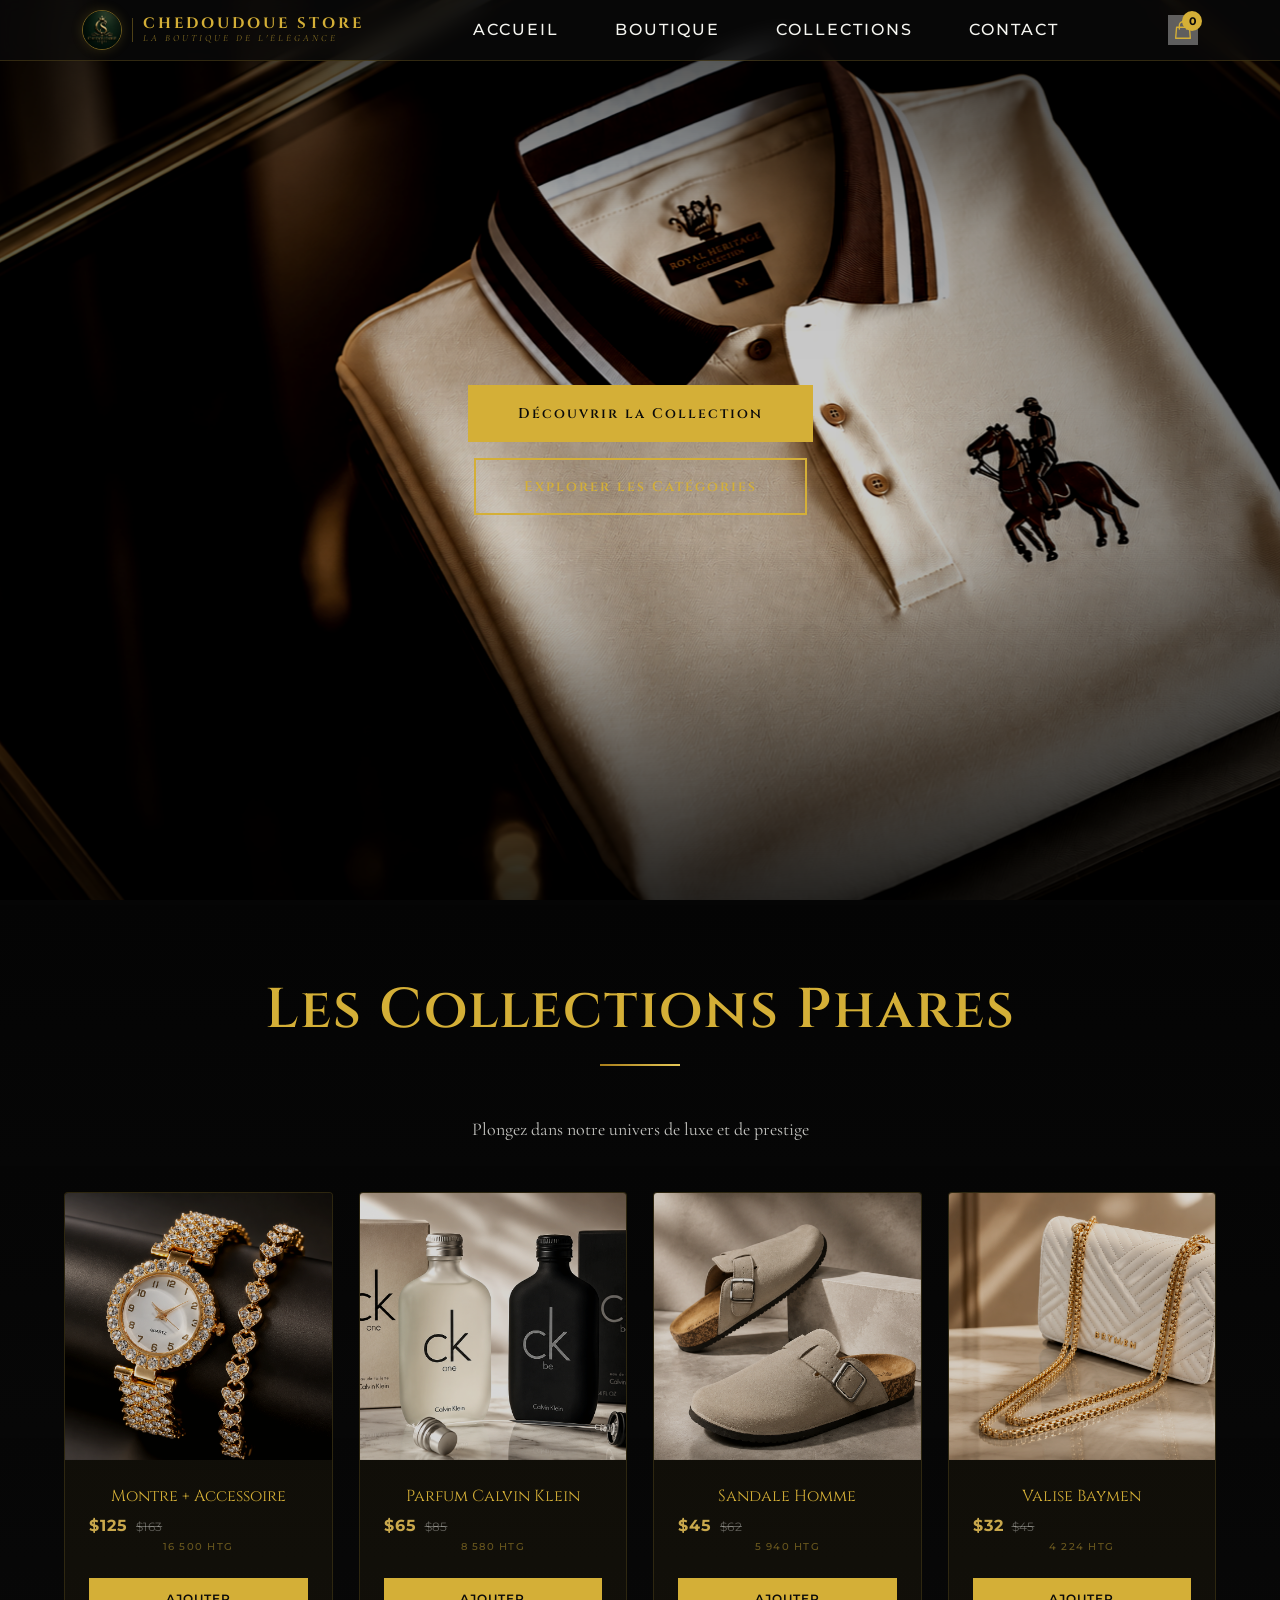
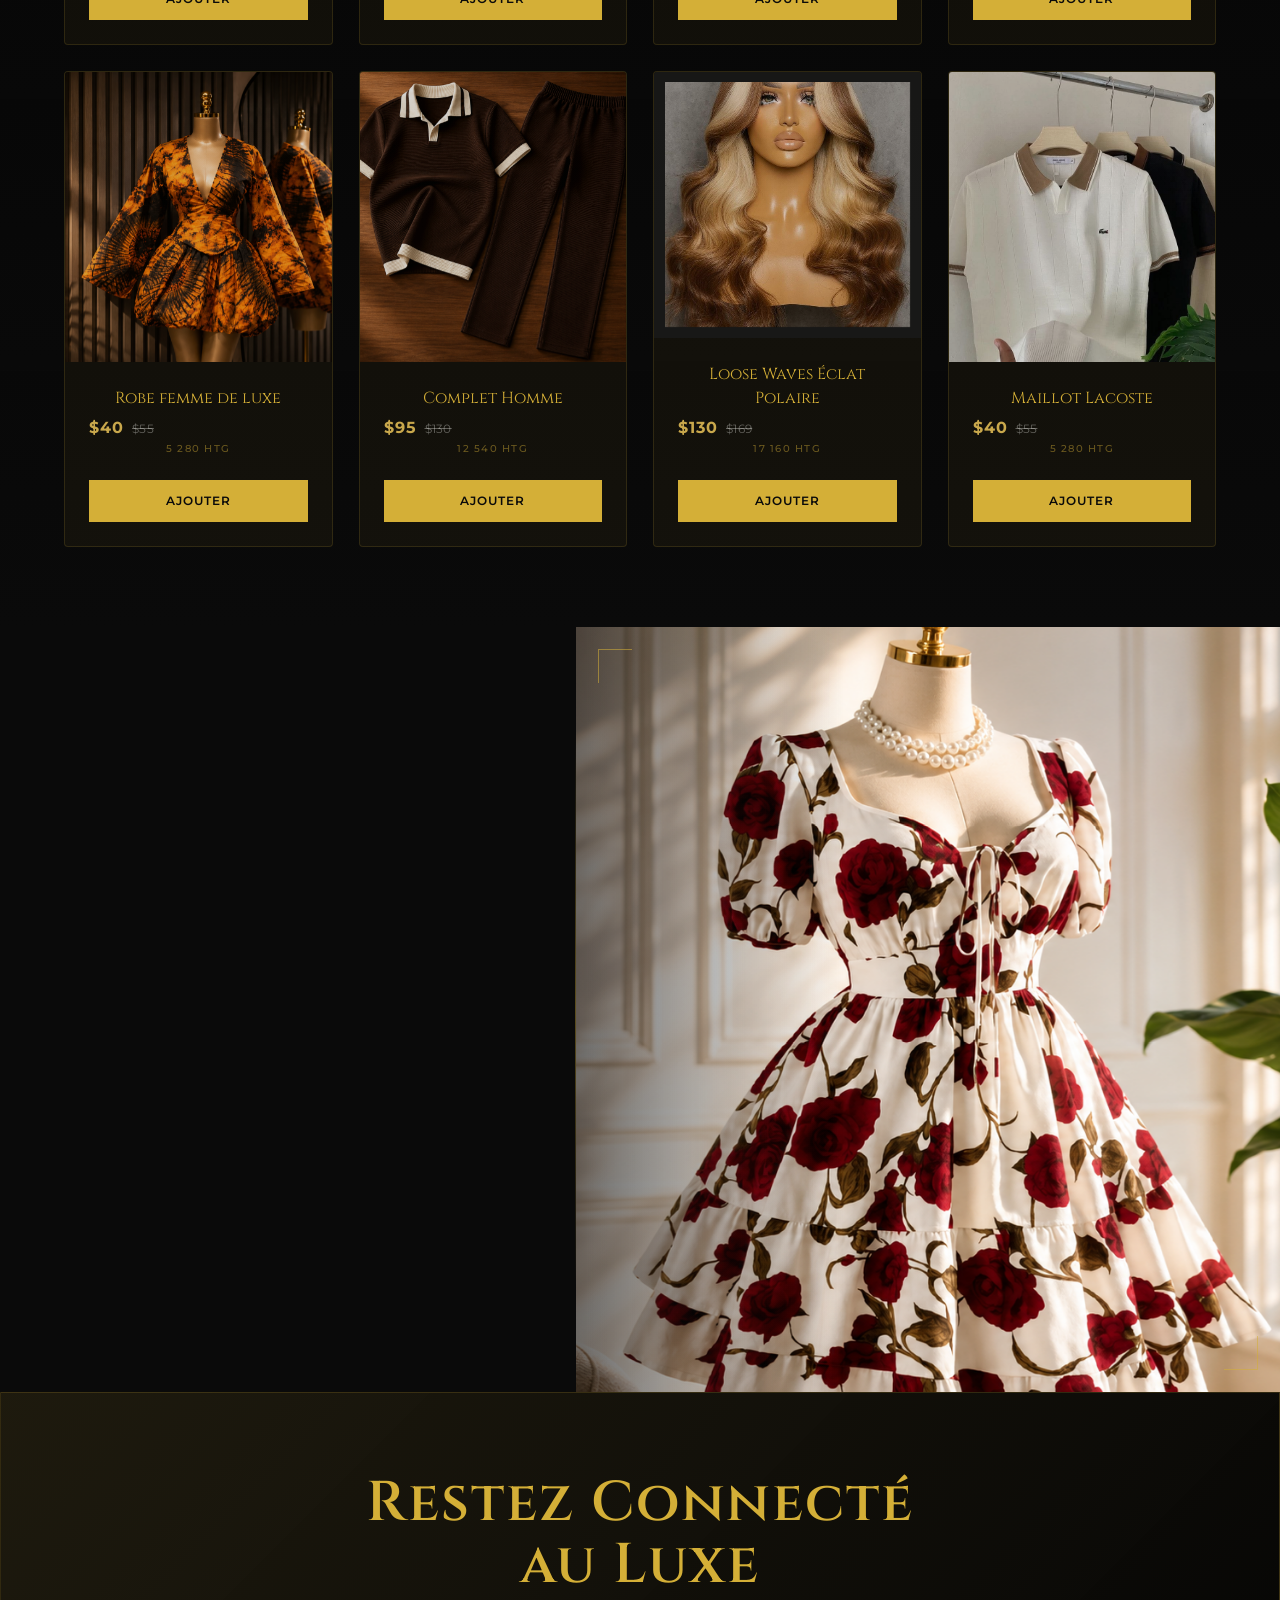
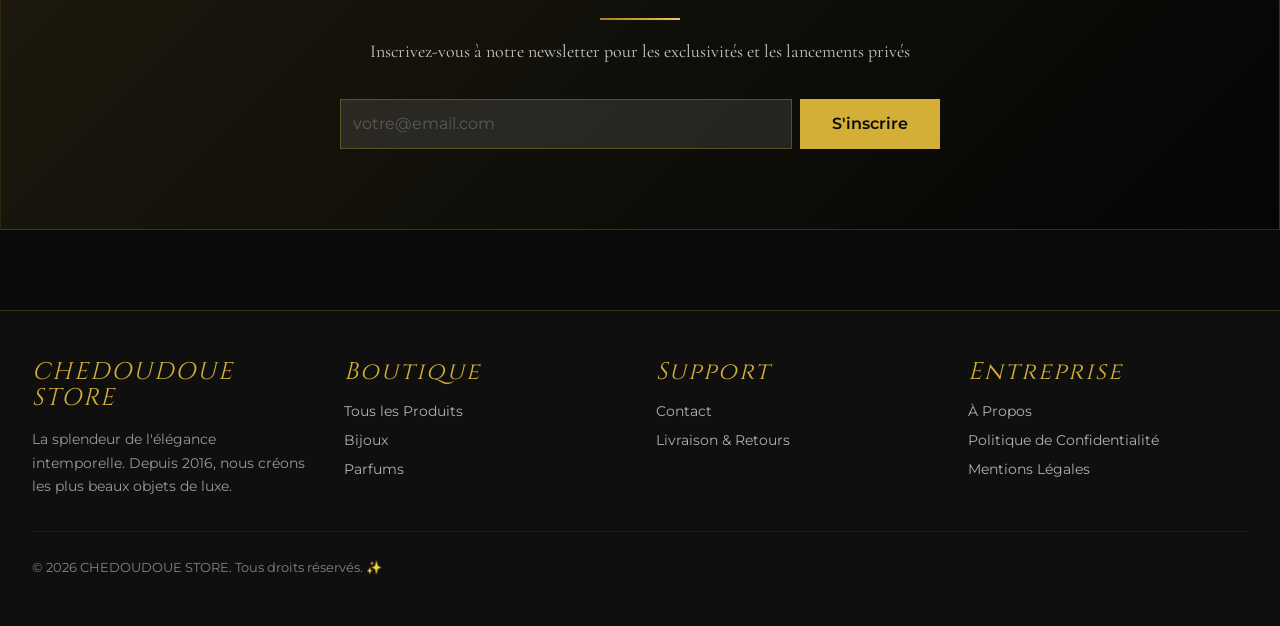
==== commit f5aa29f7: "Preserve homepage formatting with Lace image adjustment" ====
--- a/index.html
+++ b/index.html
@@ -1,1458 +1,1458 @@
-<!doctype html>
-<html lang="fr">
-  <head>
-    <meta charset="UTF-8" />
-    <meta name="viewport" content="width=device-width, initial-scale=1.0" />
-    <title>
-      CHEDOUDOUE STORE - La Boutique de L'élégance | Bijoux, Parfums & Mode
-      Premium
-    </title>
-    <link
-      href="https://fonts.googleapis.com/css2?family=Cinzel:wght@400;600;700;900&family=Cormorant+Garamond:ital,wght@0,400;0,500;0,600;0,700;1,400&family=Montserrat:wght@300;400;500;600;700&display=swap"
-      rel="stylesheet"
-    />
-    <link rel="stylesheet" href="assets/css/theme.css" />
-    <link rel="stylesheet" href="assets/css/style.css" />
-    <link rel="stylesheet" href="assets/css/components.css" />
-    <link rel="stylesheet" href="assets/css/premium.css" />
-    <link rel="stylesheet" href="assets/css/animations.css" />
-    <link rel="stylesheet" href="assets/css/responsive.css" />
-    <style>
-      /* ===== HERO CINÉMATIQUE ===== */
-      .hero-cinema {
-        position: relative;
-        height: 100vh;
-        overflow: hidden;
-        background: #0a0a0a;
-      }
-
-      /* Vignette photographique — assombrit les bords pour cadrer le sujet */
-      .hero-cinema::before {
-        content: '';
-        position: absolute;
-        inset: 0;
-        z-index: 2;
-        background: radial-gradient(ellipse at center, transparent 30%, rgba(0, 0, 0, 0.58) 100%);
-        pointer-events: none;
-      }
-
-      .hero-video-bg {
-        position: absolute;
-        top: 0;
-        left: 0;
-        width: 100%;
-        height: 100%;
-        /* Overlay éditorial multi-couche : sombre en haut, sombre en bas, léger au centre */
-        background:
-          linear-gradient(
-            to bottom,
-            rgba(0, 0, 0, 0.58) 0%,
-            rgba(0, 0, 0, 0.10) 26%,
-            rgba(0, 0, 0, 0.06) 60%,
-            rgba(0, 0, 0, 0.72) 100%
-          ),
-          linear-gradient(
-            to right,
-            rgba(0, 0, 0, 0.24) 0%,
-            transparent 35%,
-            transparent 65%,
-            rgba(0, 0, 0, 0.20) 100%
-          );
-        z-index: 1;
-      }
-
-      .hero-image-slider {
-        position: absolute;
-        top: 0;
-        left: 0;
-        width: 100%;
-        height: 100%;
-        z-index: 0;
-      }
-
-      .hero-slide {
-        position: absolute;
-        top: 0;
-        left: 0;
-        width: 100%;
-        height: 100%;
-        background-size: cover;
-        background-position: center center;
-        opacity: 0;
-        transition: opacity 1.2s cubic-bezier(0.25, 0.46, 0.45, 0.94);
-        transform-origin: center center;
-        will-change: transform, opacity;
-        /* Color grading cinématique : contraste éditorial, légèrement désaturé, assombri */
-        filter: contrast(1.14) saturate(0.82) brightness(0.86);
-      }
-
-      .hero-slide.active {
-        opacity: 1;
-        animation: kenBurns 5.5s ease-out forwards;
-      }
-
-      @keyframes kenBurns {
-        0%   { transform: scale(1); }
-        100% { transform: scale(1.06); }
-      }
-
-      .hero-content {
-        position: relative;
-        z-index: 3;
-        height: 100%;
-        display: flex;
-        flex-direction: column;
-        align-items: center;
-        justify-content: center;
-        color: white;
-        text-align: center;
-        padding: var(--space-8);
-      }
-
-      .hero-title {
-        font-family: var(--font-display);
-        font-size: clamp(3rem, 8vw, 6rem);
-        font-weight: 700;
-        margin-bottom: var(--space-4);
-        letter-spacing: 4px;
-        text-shadow: 0 10px 40px rgba(0, 0, 0, 0.5);
-        animation: fadeInUp 1.2s cubic-bezier(0.34, 1.56, 0.64, 1) 0.3s both;
-      }
-
-      .hero-subtitle {
-        font-family: var(--font-editorial);
-        font-size: clamp(1rem, 2.5vw, 1.5rem);
-        font-weight: 400;
-        margin-bottom: var(--space-8);
-        color: rgba(255, 255, 255, 0.9);
-        letter-spacing: 2px;
-        text-shadow: 0 5px 20px rgba(0, 0, 0, 0.4);
-        animation: fadeInUp 1.2s cubic-bezier(0.34, 1.56, 0.64, 1) 0.5s both;
-        max-width: 600px;
-      }
-
-      .hero-ctas {
-        display: flex;
-        gap: var(--space-4);
-        justify-content: center;
-        flex-wrap: wrap;
-        animation: fadeInUp 1.2s cubic-bezier(0.34, 1.56, 0.64, 1) 0.7s both;
-      }
-
-      .btn-primary-hero {
-        padding: 16px 48px;
-        background: #d4af37;
-        color: #0a0a0a;
-        border: 2px solid #d4af37;
-        border-radius: 0;
-        font-family: var(--font-display);
-        font-size: 14px;
-        font-weight: 600;
-        letter-spacing: 2px;
-        cursor: pointer;
-        transition: all 0.4s cubic-bezier(0.25, 0.46, 0.45, 0.94);
-        text-decoration: none;
-        display: inline-block;
-        position: relative;
-        overflow: hidden;
-      }
-
-      .btn-primary-hero::before {
-        content: "";
-        position: absolute;
-        top: 0;
-        left: -100%;
-        width: 100%;
-        height: 100%;
-        background: rgba(255, 255, 255, 0.1);
-        transition: left 0.4s;
-      }
-
-      .btn-primary-hero:hover::before {
-        left: 100%;
-      }
-
-      .btn-primary-hero:hover {
-        transform: translateY(-3px);
-        box-shadow: 0 15px 40px rgba(212, 175, 55, 0.3);
-      }
-
-      .btn-secondary-hero {
-        padding: 16px 48px;
-        background: transparent;
-        color: #d4af37;
-        border: 2px solid #d4af37;
-        border-radius: 0;
-        font-family: var(--font-display);
-        font-size: 14px;
-        font-weight: 600;
-        letter-spacing: 2px;
-        cursor: pointer;
-        transition: all 0.4s cubic-bezier(0.25, 0.46, 0.45, 0.94);
-        text-decoration: none;
-        display: inline-block;
-        position: relative;
-      }
-
-      .btn-secondary-hero:hover {
-        background: #d4af37;
-        color: #0a0a0a;
-        transform: translateY(-3px);
-        box-shadow: 0 15px 40px rgba(212, 175, 55, 0.3);
-      }
-
-      /* ===== NAVIGATION STICKY ===== */
-      nav {
-        position: fixed;
-        top: 0;
-        width: 100%;
-        z-index: 1000;
-        backdrop-filter: blur(10px);
-        background: rgba(10, 10, 10, 0.7);
-        border-bottom: 1px solid rgba(212, 175, 55, 0.2);
-        transition: all 0.3s ease;
-      }
-
-      nav.scrolled {
-        background: rgba(10, 10, 10, 0.95);
-        border-bottom: 1px solid rgba(212, 175, 55, 0.3);
-      }
-
-      .nav-container {
-        max-width: 1152px;
-        margin: 0 auto;
-        padding: 0 18px;
-        display: flex;
-        justify-content: space-between;
-        align-items: center;
-        height: 60px;
-      }
-
-      .nav-logo {
-        display: flex;
-        align-items: center;
-        gap: 10px;
-        text-decoration: none;
-        transition: all 0.3s ease;
-      }
-
-      .nav-logo-img {
-        height: 40px;
-        width: 40px;
-        object-fit: cover;
-        border-radius: 50%;
-        border: 1.5px solid rgba(212, 175, 55, 0.5);
-        box-shadow: 0 0 12px rgba(212, 175, 55, 0.18);
-        transition: all 0.3s ease;
-        flex-shrink: 0;
-      }
-
-      .nav-logo:hover .nav-logo-img {
-        border-color: #d4af37;
-        box-shadow: 0 0 20px rgba(212, 175, 55, 0.4);
-      }
-
-      .nav-logo-separator {
-        width: 1px;
-        height: 24px;
-        background: rgba(212, 175, 55, 0.35);
-        flex-shrink: 0;
-      }
-
-      .nav-logo-brand {
-        display: flex;
-        flex-direction: column;
-        gap: 3px;
-      }
-
-      .nav-logo-text {
-        font-family: var(--font-display);
-        font-size: 15px;
-        font-weight: 700;
-        color: #d4af37;
-        letter-spacing: 3px;
-        line-height: 1;
-        transition: all 0.3s ease;
-      }
-
-      .nav-logo-tagline {
-        font-family: var(--font-editorial);
-        font-size: 9.5px;
-        font-weight: 400;
-        font-style: italic;
-        color: rgba(212, 175, 55, 0.65);
-        letter-spacing: 3px;
-        text-transform: uppercase;
-        line-height: 1;
-      }
-
-      .nav-logo:hover .nav-logo-text {
-        color: #e8c84a;
-        text-shadow: 0 0 18px rgba(212, 175, 55, 0.45);
-      }
-
-      .nav-links {
-        display: flex;
-        gap: var(--space-6);
-        align-items: center;
-      }
-
-      .nav-link {
-        font-family: var(--font-body);
-        font-size: 12px;
-        text-transform: uppercase;
-        letter-spacing: 2px;
-        color: #f5f5f0;
-        text-decoration: none;
-        transition: all 0.3s ease;
-        position: relative;
-        padding-bottom: 5px;
-      }
-
-      .nav-link::after {
-        content: "";
-        position: absolute;
-        bottom: 0;
-        left: 0;
-        width: 0;
-        height: 1px;
-        background: #d4af37;
-        transition: width 0.3s ease;
-      }
-
-      .nav-link:hover::after {
-        width: 100%;
-      }
-
-      .nav-link:hover {
-        color: #d4af37;
-      }
-
-      .nav-actions {
-        display: flex;
-        gap: var(--space-4);
-        align-items: center;
-      }
-
-      .nav-cart {
-        font-size: 20px;
-        cursor: pointer;
-        transition: all 0.3s ease;
-        position: relative;
-        text-decoration: none;
-        color: #d4af37;
-      }
-
-      .nav-cart:hover {
-        transform: scale(1.1);
-      }
-
-      .cart-badge {
-        position: absolute;
-        top: -8px;
-        right: -8px;
-        background: #d4af37;
-        color: #0a0a0a;
-        width: 20px;
-        height: 20px;
-        border-radius: 50%;
-        display: flex;
-        align-items: center;
-        justify-content: center;
-        font-size: 11px;
-        font-weight: 700;
-      }
-
-      /* ===== SECTIONS PREMIUM ===== */
-      .section-padding {
-        padding: var(--space-20) var(--space-8);
-      }
-
-      .section-title {
-        font-family: var(--font-display);
-        font-size: clamp(2rem, 5vw, 3.5rem);
-        color: #d4af37;
-        text-align: center;
-        margin-bottom: var(--space-12);
-        letter-spacing: 2px;
-        position: relative;
-        padding-bottom: var(--space-6);
-      }
-
-      .section-title::after {
-        content: "";
-        position: absolute;
-        bottom: 0;
-        left: 50%;
-        transform: translateX(-50%);
-        width: 80px;
-        height: 2px;
-        background: #d4af37;
-      }
-
-      .section-subtitle {
-        font-family: var(--font-editorial);
-        font-size: 18px;
-        color: rgba(245, 245, 240, 0.8);
-        text-align: center;
-        margin-bottom: var(--space-12);
-        max-width: 600px;
-        margin-left: auto;
-        margin-right: auto;
-      }
-
-      /* ===== PRODUITS EN GRILLE ===== */
-      .products-grid {
-        display: grid;
-        grid-template-columns: repeat(4, minmax(0, 1fr));
-        gap: 26px;
-        max-width: 1152px;
-        margin: 0 auto;
-      }
-
-      .product-card {
-        background: rgba(212, 175, 55, 0.05);
-        border: 1px solid rgba(212, 175, 55, 0.15);
-        border-radius: 4px;
-        overflow: hidden;
-        transition: all 0.4s cubic-bezier(0.25, 0.46, 0.45, 0.94);
-        cursor: pointer;
-        position: relative;
-      }
-
-      .product-card:hover {
-        border-color: #d4af37;
-        transform: translateY(-8px);
-        box-shadow: 0 20px 50px rgba(212, 175, 55, 0.2);
-      }
-
-      .product-image {
-        position: relative;
-        width: 100%;
-        aspect-ratio: 1;
-        overflow: hidden;
-        background: #1a1a1a;
-      }
-
-      .product-image img {
-        width: 100%;
-        height: 100%;
-        object-fit: cover;
-        transition: transform 0.5s cubic-bezier(0.25, 0.46, 0.45, 0.94);
-      }
-
-      .product-card:hover .product-image img {
-        transform: scale(1.05);
-      }
-
-      /* Réduit uniquement la photo Lace dans les Collections phares */
-      #featured-products .product-card[data-product-id="beaute-07"] .product-image img {
-        display: block;
-        width: 92%;
-        height: 92%;
-        margin: 4%;
-      }
-
-      #featured-products .product-card[data-product-id="beaute-07"]:hover .product-image img {
-        transform: scale(0.95);
-      }
-
-      .product-badge {
-        display: none !important;
-      }
-
-      .product-info {
-        padding: var(--space-6);
-        text-align: center;
-      }
-
-      .product-name {
-        font-family: var(--font-display);
-        font-size: 16px;
-        color: #d4af37;
-        margin-bottom: var(--space-2);
-        transition: all 0.3s ease;
-      }
-
-      .product-price { margin-bottom: var(--space-3); }
-
-      .product-btn {
-        width: 100%;
-        padding: 12px;
-        background: #d4af37;
-        color: #0a0a0a;
-        border: none;
-        font-family: var(--font-body);
-        font-size: 12px;
-        font-weight: 600;
-        letter-spacing: 1px;
-        text-transform: uppercase;
-        cursor: pointer;
-        transition: all 0.3s ease;
-        margin-top: var(--space-3);
-      }
-
-      .product-btn:hover {
-        background: #f5f5f0;
-        color: #0a0a0a;
-      }
-
-      /* ===== COLLECTIONS SHOWCASE ===== */
-      .collection-hero {
-        position: relative;
-        height: 450px;
-        background-size: cover;
-        background-position: center;
-        display: flex;
-        align-items: center;
-        justify-content: center;
-        margin-bottom: var(--space-12);
-        border-radius: 8px;
-        overflow: hidden;
-        transition: all 0.5s cubic-bezier(0.25, 0.46, 0.45, 0.94);
-        cursor: pointer;
-        box-shadow: 0 10px 40px rgba(212, 175, 55, 0.15);
-      }
-
-      .collection-hero:hover {
-        transform: translateY(-5px);
-        box-shadow: 0 20px 60px rgba(212, 175, 55, 0.25);
-      }
-
-      .collection-hero::before {
-        content: "";
-        position: absolute;
-        top: 0;
-        left: 0;
-        right: 0;
-        bottom: 0;
-        background: linear-gradient(
-          135deg,
-          rgba(0, 0, 0, 0.6) 0%,
-          rgba(212, 175, 55, 0.15) 100%
-        );
-        z-index: 1;
-        transition: all 0.5s ease;
-      }
-
-      .collection-hero:hover::before {
-        background: linear-gradient(
-          135deg,
-          rgba(0, 0, 0, 0.4) 0%,
-          rgba(212, 175, 55, 0.25) 100%
-        );
-      }
-
-      .collection-content {
-        position: relative;
-        z-index: 2;
-        text-align: center;
-        color: white;
-      }
-
-      .collection-name {
-        font-family: var(--font-display);
-        font-size: 64px;
-        color: #d4af37;
-        margin-bottom: var(--space-4);
-        letter-spacing: 3px;
-        font-weight: 700;
-        text-shadow: 0 4px 20px rgba(0, 0, 0, 0.8);
-        text-transform: uppercase;
-      }
-
-      /* ===== FOOTER ===== */
-      footer {
-        background: #0f0f0f;
-        border-top: 1px solid rgba(212, 175, 55, 0.2);
-        padding: var(--space-12) var(--space-8);
-        margin-top: var(--space-20);
-      }
-
-      .footer-content {
-        max-width: 1400px;
-        margin: 0 auto;
-        display: grid;
-        grid-template-columns: repeat(auto-fit, minmax(250px, 1fr));
-        gap: var(--space-8);
-        margin-bottom: var(--space-8);
-      }
-
-      .footer-section h4 {
-        font-family: var(--font-display);
-        color: #d4af37;
-        margin-bottom: var(--space-4);
-        letter-spacing: 2px;
-      }
-
-      .footer-section a {
-        display: block;
-        color: rgba(245, 245, 240, 0.7);
-        text-decoration: none;
-        margin-bottom: var(--space-2);
-        font-size: 14px;
-        transition: all 0.3s ease;
-      }
-
-      .footer-section a:hover {
-        color: #d4af37;
-        margin-left: 5px;
-      }
-
-      .footer-bottom {
-        text-align: center;
-        border-top: 1px solid rgba(212, 175, 55, 0.1);
-        padding-top: var(--space-6);
-        color: rgba(245, 245, 240, 0.5);
-        font-size: 13px;
-      }
-
-      /* ===== ANIMATIONS ===== */
-      @keyframes fadeInUp {
-        from {
-          opacity: 0;
-          transform: translateY(30px);
-        }
-        to {
-          opacity: 1;
-          transform: translateY(0);
-        }
-      }
-
-      @keyframes slideInLeft {
-        from {
-          opacity: 0;
-          transform: translateX(-40px);
-        }
-        to {
-          opacity: 1;
-          transform: translateX(0);
-        }
-      }
-
-      /* ===== RESPONSIVE ===== */
-      @media (max-width: 768px) {
-        .hero-title {
-          font-size: 2rem;
-        }
-
-        .hero-subtitle {
-          font-size: 1rem;
-        }
-
-        .hero-ctas {
-          gap: var(--space-3);
-        }
-
-        .btn-primary-hero,
-        .btn-secondary-hero {
-          padding: 12px 32px;
-          font-size: 12px;
-        }
-
-        .nav-links {
-          gap: var(--space-3);
-        }
-
-        .nav-link {
-          font-size: 11px;
-        }
-
-        .products-grid {
-          grid-template-columns: repeat(auto-fit, minmax(200px, 1fr));
-          gap: var(--space-4);
-        }
-
-        .section-padding {
-          padding: var(--space-12) var(--space-4);
-        }
-
-        .collection-hero {
-          height: 250px;
-        }
-
-        .collection-name {
-          font-size: 32px;
-        }
-
-        .nav-logo-img {
-          height: 38px;
-          width: 38px;
-        }
-
-        .nav-logo-text {
-          font-size: 14px;
-          letter-spacing: 2px;
-        }
-
-        .nav-logo-tagline {
-          font-size: 8px;
-          letter-spacing: 2px;
-        }
-      }
-
-      @media (max-width: 480px) {
-        .hero-title {
-          font-size: 1.5rem;
-          margin-bottom: var(--space-2);
-        }
-
-        .hero-subtitle {
-          font-size: 0.9rem;
-          margin-bottom: var(--space-4);
-        }
-
-        .hero-ctas {
-          flex-direction: column;
-          width: 100%;
-          padding: 0 var(--space-4);
-        }
-
-        .btn-primary-hero,
-        .btn-secondary-hero {
-          width: 100%;
-        }
-
-        .nav-links {
-          display: none;
-        }
-
-        .products-grid {
-          grid-template-columns: repeat(auto-fit, minmax(150px, 1fr));
-        }
-
-        .nav-logo-img {
-          height: 34px;
-          width: 34px;
-        }
-
-        .nav-logo-text {
-          font-size: 12px;
-          letter-spacing: 2px;
-        }
-
-        .nav-logo-separator {
-          display: none;
-        }
-
-        .nav-logo-tagline {
-          display: none;
-        }
-
-        .nav-logo {
-          gap: 8px;
-        }
-      }
-
-      /* ===== EDITORIAL SPLIT ===== */
-      .editorial-split-section {
-        background: #0a0a0a;
-        overflow: hidden;
-      }
-
-      .editorial-split-inner {
-        display: flex;
-        min-height: 85vh;
-      }
-
-      .editorial-split-text {
-        flex: 0 0 45%;
-        display: flex;
-        align-items: center;
-        padding: 72px 64px 72px 72px;
-        position: relative;
-        background: #0a0a0a;
-      }
-
-      .editorial-split-text::after {
-        content: '';
-        position: absolute;
-        right: 0;
-        top: 14%;
-        height: 72%;
-        width: 1px;
-        background: linear-gradient(to bottom, transparent, rgba(212, 175, 55, 0.4), transparent);
-      }
-
-      .editorial-split-content { max-width: 440px; }
-
-      .editorial-split-eyebrow {
-        font-family: var(--font-body);
-        font-size: 10px;
-        font-weight: 600;
-        letter-spacing: 5px;
-        text-transform: uppercase;
-        color: rgba(212, 175, 55, 0.8);
-        margin-bottom: 22px;
-        opacity: 0;
-      }
-
-      .editorial-split-line {
-        width: 40px;
-        height: 1px;
-        background: rgba(212, 175, 55, 0.7);
-        margin-bottom: 28px;
-        opacity: 0;
-      }
-
-      .editorial-split-title {
-        font-family: var(--font-display);
-        font-size: clamp(2.2rem, 3.4vw, 3.2rem);
-        font-weight: 700;
-        color: #f5f5f0;
-        letter-spacing: 4px;
-        text-transform: uppercase;
-        line-height: 1.08;
-        margin: 0 0 28px 0;
-        opacity: 0;
-      }
-
-      .editorial-split-desc {
-        font-family: var(--font-editorial, 'Cormorant Garamond', serif);
-        font-size: clamp(0.95rem, 1.3vw, 1.08rem);
-        font-style: italic;
-        font-weight: 400;
-        color: rgba(245, 245, 240, 0.68);
-        line-height: 1.85;
-        letter-spacing: 0.3px;
-        margin: 0 0 38px 0;
-        opacity: 0;
-      }
-
-      .editorial-split-sig {
-        font-family: var(--font-body);
-        font-size: 9px;
-        letter-spacing: 4px;
-        text-transform: uppercase;
-        color: rgba(212, 175, 55, 0.38);
-        opacity: 0;
-      }
-
-      .editorial-split-image {
-        flex: 0 0 55%;
-        position: relative;
-        overflow: hidden;
-      }
-
-      .editorial-split-img-wrapper {
-        position: absolute;
-        inset: 0;
-        overflow: hidden;
-      }
-
-      .editorial-split-img-wrapper img {
-        width: 100%;
-        height: 100%;
-        object-fit: cover;
-        object-position: center top;
-        transform: scale(1.05);
-        transition: transform 8s cubic-bezier(0.25, 0.46, 0.45, 0.94);
-        will-change: transform;
-      }
-
-      .editorial-split-section.edit-visible .editorial-split-img-wrapper img {
-        transform: scale(1.0);
-      }
-
-      .editorial-split-image::before {
-        content: '';
-        position: absolute;
-        inset: 0;
-        background: linear-gradient(to right, rgba(10, 10, 10, 0.6) 0%, transparent 38%);
-        z-index: 1;
-        pointer-events: none;
-      }
-
-      .editorial-corner {
-        position: absolute;
-        width: 34px;
-        height: 34px;
-        z-index: 2;
-        pointer-events: none;
-      }
-
-      .editorial-corner.tl {
-        top: 22px;
-        left: 22px;
-        border-top: 1px solid rgba(212, 175, 55, 0.55);
-        border-left: 1px solid rgba(212, 175, 55, 0.55);
-      }
-
-      .editorial-corner.br {
-        bottom: 22px;
-        right: 22px;
-        border-bottom: 1px solid rgba(212, 175, 55, 0.55);
-        border-right: 1px solid rgba(212, 175, 55, 0.55);
-      }
-
-      @keyframes editFadeUp {
-        from { opacity: 0; transform: translateY(18px); }
-        to   { opacity: 1; transform: translateY(0); }
-      }
-
-      @keyframes editFadeIn {
-        from { opacity: 0; }
-        to   { opacity: 1; }
-      }
-
-      .editorial-split-section.edit-visible .editorial-split-eyebrow {
-        animation: editFadeUp 0.7s ease 0.1s forwards;
-      }
-
-      .editorial-split-section.edit-visible .editorial-split-line {
-        animation: editFadeIn 0.55s ease 0.28s forwards;
-      }
-
-      .editorial-split-section.edit-visible .editorial-split-title {
-        animation: editFadeUp 0.9s cubic-bezier(0.25, 0.46, 0.45, 0.94) 0.4s forwards;
-      }
-
-      .editorial-split-section.edit-visible .editorial-split-desc {
-        animation: editFadeUp 0.8s ease 0.6s forwards;
-      }
-
-      .editorial-split-section.edit-visible .editorial-split-sig {
-        animation: editFadeUp 0.6s ease 0.88s forwards;
-      }
-
-      @media (max-width: 900px) {
-        .editorial-split-inner { flex-direction: column-reverse; }
-        .editorial-split-text {
-          flex: none;
-          padding: 52px 36px;
-        }
-        .editorial-split-text::after { display: none; }
-        .editorial-split-image { flex: none; height: 62vh; }
-      }
-
-      @media (max-width: 480px) {
-        .editorial-split-text { padding: 40px 20px; }
-        .editorial-split-image { height: 50vh; }
-      }
-
-      /* ===== PREMIUM VISUAL REFINEMENTS ===== */
-
-      /* Smooth scroll with navbar clearance */
-      html { scroll-behavior: smooth; scroll-padding-top: 70px; }
-
-      /* Page load body fade */
-      @keyframes bodyFadeIn { from { opacity: 0; } to { opacity: 1; } }
-      body { animation: bodyFadeIn 0.5s ease both; }
-
-      /* ---- Scroll reveal base ---- */
-      .reveal {
-        opacity: 0;
-        transform: translateY(22px);
-        transition: opacity 0.78s cubic-bezier(0.25, 0.46, 0.45, 0.94),
-                    transform 0.78s cubic-bezier(0.25, 0.46, 0.45, 0.94);
-      }
-      .reveal.is-visible { opacity: 1; transform: translateY(0); }
-
-      /* Product card scroll reveal — slide-up + fade */
-      .product-card.card-hidden {
-        opacity: 0;
-        transform: translateY(28px);
-      }
-      .product-card.is-visible {
-        opacity: 1;
-        transform: translateY(0);
-      }
-
-      /* ---- Enhanced product card hover ---- */
-      .product-card:hover {
-        box-shadow: 0 28px 64px rgba(212, 175, 55, 0.22),
-                    inset 0 0 0 1px rgba(212, 175, 55, 0.06);
-      }
-
-      /* Smoother image zoom with GPU hint */
-      .product-image img {
-        will-change: transform;
-        transition: transform 0.72s cubic-bezier(0.25, 0.46, 0.45, 0.94);
-      }
-
-      /* Fashion clothing: show face/upper body, not waist */
-      [data-product-id^="femme"] .product-image img,
-      [data-product-id^="homme"] .product-image img {
-        object-position: center top;
-      }
-
-      /* ---- Product button shimmer ---- */
-      .product-btn { position: relative; overflow: hidden; }
-      .product-btn::before {
-        content: '';
-        position: absolute; top: 0; left: -100%;
-        width: 100%; height: 100%;
-        background: rgba(255, 255, 255, 0.13);
-        transition: left 0.45s ease;
-        pointer-events: none;
-      }
-      .product-btn:hover::before { left: 100%; }
-
-      /* ---- Gold line shimmer on section titles ---- */
-      @keyframes goldShimmer {
-        0%   { background-position: 220% center; }
-        100% { background-position: -220% center; }
-      }
-      .section-title::after {
-        background: linear-gradient(90deg, #a87d1a 0%, #f2d864 40%, #d4af37 60%, #a87d1a 100%);
-        background-size: 300% 100%;
-        animation: goldShimmer 4s ease-in-out infinite;
-      }
-
-      /* ---- Newsletter input gold focus ---- */
-      input[type="email"] { outline: none; }
-      input[type="email"]:focus {
-        border-color: rgba(212, 175, 55, 0.7) !important;
-        box-shadow: 0 0 0 3px rgba(212, 175, 55, 0.12) !important;
-      }
-
-      /* ---- Newsletter button shimmer + lift ---- */
-      .section-padding form button { position: relative; overflow: hidden; }
-      .section-padding form button::before {
-        content: '';
-        position: absolute; top: 0; left: -100%;
-        width: 100%; height: 100%;
-        background: rgba(255, 255, 255, 0.13);
-        transition: left 0.45s ease;
-        pointer-events: none;
-      }
-      .section-padding form button:hover::before { left: 100%; }
-      .section-padding form button:hover {
-        transform: translateY(-2px);
-        box-shadow: 0 10px 28px rgba(212, 175, 55, 0.28);
-      }
-
-      /* ---- Footer link hover: remove jump, use indent ---- */
-      .footer-section a { padding-left: 0; }
-      .footer-section a:hover { margin-left: 0 !important; padding-left: 7px; }
-
-    </style>
-  </head>
-  <body style="background: #0a0a0a; color: #f5f5f0; overflow-x: hidden">
-    <!-- ===== NAVIGATION ===== -->
-    <nav id="navbar">
-      <div class="nav-container">
-        <a href="index.html" class="nav-logo">
-          <img
-            src="assets/logo/logo.jpg"
-            alt="Chedoudoue Store"
-            class="nav-logo-img"
-          />
-          <div class="nav-logo-separator"></div>
-          <div class="nav-logo-brand">
-            <span class="nav-logo-text">CHEDOUDOUE STORE</span>
-            <span class="nav-logo-tagline">La Boutique de L'élégance</span>
-          </div>
-        </a>
-        <div class="nav-links">
-          <a href="index.html" class="nav-link">Accueil</a>
-          <a href="pages/shop.html" class="nav-link">Boutique</a>
-          <a href="pages/collections.html" class="nav-link">Collections</a>
-          <a href="pages/contact.html" class="nav-link">Contact</a>
-        </div>
-        <div class="nav-actions">
-          <a href="pages/cart.html" class="nav-cart" title="Panier">
-            <svg xmlns="http://www.w3.org/2000/svg" viewBox="0 0 24 24" width="22" height="22" fill="none" stroke="currentColor" stroke-width="1.5" stroke-linecap="round" stroke-linejoin="round" aria-hidden="true"><path d="M16 11V7a4 4 0 0 0-8 0v4"/><path d="M5 9h14l1 12H4L5 9z"/></svg>
-            <span class="cart-badge" id="cart-count">0</span>
-          </a>
-          <button class="nav-burger" id="nav-burger" aria-label="Menu" aria-expanded="false">
-            <span></span><span></span><span></span>
-          </button>
-        </div>
-      </div>
-      <div class="nav-mobile-menu" id="nav-mobile-menu">
-        <a href="index.html" class="nav-mobile-link active">Accueil</a>
-        <a href="pages/shop.html" class="nav-mobile-link">Boutique</a>
-        <a href="pages/collections.html" class="nav-mobile-link">Collections</a>
-        <a href="pages/contact.html" class="nav-mobile-link">Contact</a>
-      </div>
-    </nav>
-
-    <!-- ===== HERO CINÉMATIQUE ===== -->
-    <section class="hero-cinema" id="hero">
-      <div class="hero-image-slider" id="hero-slider"></div>
-      <div class="hero-video-bg"></div>
-      <div class="hero-content">
-        <div class="hero-ctas">
-          <a href="pages/shop.html" class="btn-primary-hero"
-            >Découvrir la Collection</a
-          >
-          <a href="#collections" class="btn-secondary-hero"
-            >Explorer les Catégories</a
-          >
-        </div>
-      </div>
-    </section>
-
-    <!-- ===== COLLECTIONS PRINCIPALES ===== -->
-    <section
-      class="section-padding"
-      id="collections"
-      style="
-        background: linear-gradient(
-          180deg,
-          rgba(0, 0, 0, 0.5) 0%,
-          rgba(10, 10, 10, 1) 100%
-        );
-      "
-    >
-      <h2 class="section-title">Les Collections Phares</h2>
-      <p class="section-subtitle">
-        Plongez dans notre univers de luxe et de prestige
-      </p>
-
-      <div class="products-grid" id="featured-products">
-        <!-- Collections phares : 8 produits, grille desktop 4 x 2 -->
-      </div>
-    </section>
-
-    <!-- ===== EDITORIAL SPLIT — COLLECTION SIGNATURE ===== -->
-    <section class="editorial-split-section">
-      <div class="editorial-split-inner">
-
-        <!-- LEFT: Editorial text -->
-        <div class="editorial-split-text">
-          <div class="editorial-split-content">
-            <p class="editorial-split-eyebrow">Collection Signature 2026</p>
-            <div class="editorial-split-line"></div>
-            <h2 class="editorial-split-title">La Femme<br>Souveraine</h2>
-            <p class="editorial-split-desc">Une silhouette qui s’affirme. Des matières qui murmurent le luxe. Chaque détail doré raconte l’histoire d’une élégance sans compromis — pensée pour celles qui dictent les codes.</p>
-            <p class="editorial-split-sig">— Chedoudoue Store, La Boutique de L'élégance —</p>
-          </div>
-        </div>
-
-        <!-- RIGHT: HD Fashion Image -->
-        <div class="editorial-split-image">
-          <div class="editorial-split-img-wrapper">
-            <img
-              src="assets/images/hd/vetements-femme hd (2).jpg"
-              alt="Collection Signature Chedoudoue"
-              loading="eager"
-            />
-          </div>
-          <div class="editorial-corner tl"></div>
-          <div class="editorial-corner br"></div>
-        </div>
-
-      </div>
-    </section>
-
-    <!-- ===== NEWSLETTER ===== -->
-    <section
-      class="section-padding"
-      style="
-        background: linear-gradient(
-          135deg,
-          rgba(212, 175, 55, 0.1) 0%,
-          rgba(0, 0, 0, 0.5) 100%
-        );
-        border: 1px solid rgba(212, 175, 55, 0.2);
-      "
-    >
-      <div style="max-width: 600px; margin: 0 auto; text-align: center">
-        <h2 class="section-title" style="margin-bottom: var(--space-4)">
-          Restez Connecté au Luxe
-        </h2>
-        <p class="section-subtitle" style="margin-bottom: var(--space-8)">
-          Inscrivez-vous à notre newsletter pour les exclusivités et les
-          lancements privés
-        </p>
-        <form style="display: flex; gap: var(--space-2)">
-          <input
-            type="email"
-            placeholder="votre@email.com"
-            required
-            style="
-              flex: 1;
-              padding: 12px;
-              background: rgba(255, 255, 255, 0.1);
-              border: 1px solid rgba(212, 175, 55, 0.3);
-              color: #f5f5f0;
-              font-family: var(--font-body);
-            "
-          />
-          <button
-            type="submit"
-            style="
-              padding: 12px 32px;
-              background: #d4af37;
-              color: #0a0a0a;
-              border: none;
-              font-weight: 600;
-              cursor: pointer;
-              transition: all 0.3s ease;
-            "
-          >
-            S'inscrire
-          </button>
-        </form>
-      </div>
-    </section>
-
-    <!-- ===== FOOTER ===== -->
-    <footer>
-      <div class="footer-content">
-        <div class="footer-section">
-          <h4>CHEDOUDOUE STORE</h4>
-          <p style="color: rgba(245, 245, 240, 0.6); font-size: 14px">
-            La splendeur de l'élégance intemporelle. Depuis 2016, nous créons
-            les plus beaux objets de luxe.
-          </p>
-        </div>
-        <div class="footer-section">
-          <h4>Boutique</h4>
-          <a href="pages/shop.html">Tous les Produits</a>
-          <a href="pages/shop.html?category=bijoux">Bijoux</a>
-          <a href="pages/shop.html?category=parfums">Parfums</a>
-        </div>
-        <div class="footer-section">
-          <h4>Support</h4>
-          <a href="pages/contact.html">Contact</a>
-          <a href="pages/livraison-retours.html">Livraison &amp; Retours</a>
-        </div>
-        <div class="footer-section">
-          <h4>Entreprise</h4>
-          <a href="pages/a-propos.html">À Propos</a>
-          <a href="pages/politique-confidentialite.html">Politique de Confidentialité</a>
-          <a href="pages/mentions-legales.html">Mentions Légales</a>
-        </div>
-      </div>
-      <div class="footer-bottom">
-        <p>
-          &copy; 2026 CHEDOUDOUE STORE. Tous droits réservés.
-          <span style="color: #d4af37">✨</span>
-        </p>
-      </div>
-    </footer>
-
-    <!-- ===== SCRIPTS ===== -->
-    <script src="assets/js/currency.js"></script>
-    <script src="assets/js/products.js"></script>
-    <script src="assets/js/storage.js"></script>
-    <script src="assets/js/cart.js"></script>
-    <script src="assets/js/favorites.js"></script>
-    <script src="assets/js/animations.js"></script>
-    <script>
-      // ===== HERO IMAGE SLIDER =====
-      const heroImages = [
-        { src: "assets/images/hd/vetements-homme%20hd%20(3).jpg", pos: "center center", size: "cover" },
-        { src: "assets/images/hd/vetements-homme%20hd%20(9).jpg", pos: "center 18%",    size: "cover" },
-        { src: "assets/images/hd/vetements-femme%20hd%20(2).jpg", pos: "center 18%",    size: "cover" },
-        { src: "assets/images/hd/vetements-femme%20hd%20(8).jpg", pos: "center 18%",    size: "cover" },
-        { src: "assets/images/hd/cheveu%20hd%20(6).jpg",          pos: "center 15%",    size: "cover" },
-        { src: "assets/images/hd/bijou%20hd%20(8).jpg",           pos: "center center", size: "cover" },
-      ];
-
-      let heroIndex = 0;
-      const heroSlider = document.getElementById("hero-slider");
-
-      function initHeroSlider() {
-        heroImages.forEach((img, index) => {
-          const slide = document.createElement("div");
-          slide.className = `hero-slide ${index === 0 ? "active" : ""}`;
-          slide.style.backgroundImage = `url('${img.src}')`;
-          slide.style.backgroundPosition = img.pos;
-          slide.style.backgroundSize = img.size || "cover";
-          heroSlider.appendChild(slide);
-        });
-
-        setInterval(() => {
-          const slides = document.querySelectorAll(".hero-slide");
-          slides[heroIndex].classList.remove("active");
-          heroIndex = (heroIndex + 1) % slides.length;
-          const next = slides[heroIndex];
-          next.style.animation = "none";
-          void next.offsetWidth; // force reflow to restart Ken Burns
-          next.style.animation = "";
-          next.classList.add("active");
-        }, 5000);
-      }
-
-      // ===== NAVBAR STICKY EFFECT =====
-      window.addEventListener("scroll", () => {
-        const navbar = document.getElementById("navbar");
-        if (window.scrollY > 50) {
-          navbar.classList.add("scrolled");
-        } else {
-          navbar.classList.remove("scrolled");
-        }
-      });
-
-      // ===== CHARGER LES PRODUITS =====
-      async function loadHomepage() {
-        await loadProducts();
-
-        // Produits vedettes
-        const featured = getFeaturedProducts(6);
-        const featuredIds = new Set(featured.map((product) => product.id));
-        ["beaute-07", "homme-09"].forEach((productId) => {
-          const product = getProductById(productId);
-          if (product && !featuredIds.has(product.id)) {
-            featured.push(product);
-            featuredIds.add(product.id);
-          }
-        });
-
-        const featuredHtml = featured
-          .map((p) => createProductCardHTML(p))
-          .join("");
-        document.getElementById("featured-products").innerHTML = featuredHtml;
-
-        // Boutons produit
-        attachProductButtons();
-
-        // Staggered reveal for product cards
-        observeFeaturedCards();
-
-        // Mettre à jour le panier
-        updateCartCount();
-      }
-
-      function createProductCardHTML(product) {
-        const categoryFolder = getImageFolder(product);
-        const discount = product.original_price
-          ? Math.round(
-              ((product.original_price - product.price) /
-                product.original_price) *
-                100,
-            )
-          : 0;
-
-        return `
-                <div class="product-card" data-product-id="${product.id}" onclick="window.location.href='pages/produits.html?id=${product.id}'">
-                    <div class="product-image">
-                        <img src="${product.featured_image ? 'assets/images/' + product.featured_image : 'assets/images/' + categoryFolder + '/' + product.image}" alt="${product.name}" loading="lazy">
-                        ${discount > 0 ? `<div class="product-badge">-${discount}%</div>` : ""}
-                        ${product.new ? `<div class="product-badge" style="left: 12px;">NOUVEAU</div>` : ""}
-                    </div>
-                    <div class="product-info">
-                        <div class="product-name">${product.name}</div>
-                        <div class="product-price">
-                            ${CURRENCY.block(product.price, product.original_price || null)}
-                        </div>
-                        <button class="product-btn" data-id="${product.id}" onclick="event.stopPropagation(); addProductToCart(this)">
-                            Ajouter
-                        </button>
-                    </div>
-                </div>
-            `;
-      }
-
-      function attachProductButtons() {
-        document.querySelectorAll(".product-btn").forEach((btn) => {
-          btn.addEventListener("click", function (e) {
-            e.stopPropagation();
-            const id = this.getAttribute("data-id");
-            const product = getProductById(id);
-            if (product) {
-              cart.addItem(product);
-              updateCartCount();
-              showNotification(`${product.name} ajouté au panier`);
-            }
-          });
-        });
-      }
-
-      function updateCartCount() {
-        const count = cart.getCartItems().length;
-        document.getElementById("cart-count").textContent = count;
-      }
-
-      function showNotification(message) {
-        const notif = document.createElement("div");
-        notif.style.cssText = `
-                position: fixed;
-                top: 20px;
-                right: 20px;
-                background: #D4AF37;
-                color: #0a0a0a;
-                padding: 12px 24px;
-                border-radius: 4px;
-                font-weight: 600;
-                z-index: 9999;
-                animation: slideInLeft 0.4s cubic-bezier(0.34, 1.56, 0.64, 1);
-            `;
-        notif.textContent = message;
-        document.body.appendChild(notif);
-        setTimeout(() => notif.remove(), 3000);
-      }
-
-      // ===== SCROLL REVEAL =====
-      function initScrollReveal() {
-        const baseObs = new IntersectionObserver((entries) => {
-          entries.forEach(e => {
-            if (e.isIntersecting) { e.target.classList.add('is-visible'); baseObs.unobserve(e.target); }
-          });
-        }, { threshold: 0.12, rootMargin: '0px 0px -30px 0px' });
-
-        // Section titles and subtitles
-        document.querySelectorAll('.section-title, .section-subtitle').forEach(el => {
-          el.classList.add('reveal');
-          baseObs.observe(el);
-        });
-
-        // Newsletter form slide-up (after its title/subtitle)
-        const newsletterForm = document.querySelector('form');
-        if (newsletterForm) {
-          newsletterForm.classList.add('reveal');
-          newsletterForm.style.transitionDelay = '160ms';
-          baseObs.observe(newsletterForm);
-        }
-
-        // Footer sections — staggered reveal
-        document.querySelectorAll('.footer-section').forEach((el, i) => {
-          el.classList.add('reveal');
-          el.style.transitionDelay = (i * 90) + 'ms';
-          baseObs.observe(el);
-        });
-
-        // Footer copyright line
-        const footerBottom = document.querySelector('.footer-bottom');
-        if (footerBottom) {
-          footerBottom.classList.add('reveal');
-          footerBottom.style.transitionDelay = '360ms';
-          baseObs.observe(footerBottom);
-        }
-      }
-
-      function observeFeaturedCards() {
-        const grid = document.getElementById('featured-products');
-        if (!grid) return;
-        const cards = grid.querySelectorAll('.product-card');
-        cards.forEach(c => c.classList.add('card-hidden'));
-        new IntersectionObserver((entries) => {
-          entries.forEach(e => {
-            if (e.isIntersecting) {
-              e.target.querySelectorAll('.product-card').forEach((c, i) =>
-                setTimeout(() => c.classList.add('is-visible'), i * 85));
-            }
-          });
-        }, { threshold: 0.06 }).observe(grid);
-      }
-
-      // ===== INIT =====
-      window.addEventListener("load", () => {
-        initHeroSlider();
-        loadHomepage();
-        initScrollReveal();
-
-        // Editorial split reveal
-        const editSplit = document.querySelector('.editorial-split-section');
-        if (editSplit) {
-          new IntersectionObserver(
-            (entries) => {
-              entries.forEach((entry) => {
-                if (entry.isIntersecting) {
-                  entry.target.classList.add('edit-visible');
-                }
-              });
-            },
-            { threshold: 0.12 }
-          ).observe(editSplit);
-        }
-      });
-    </script>
-    <script src="assets/js/nav.js"></script>
-  </body>
-</html>
-
+<!doctype html>
+<html lang="fr">
+  <head>
+    <meta charset="UTF-8" />
+    <meta name="viewport" content="width=device-width, initial-scale=1.0" />
+    <title>
+      CHEDOUDOUE STORE - La Boutique de L'élégance | Bijoux, Parfums & Mode
+      Premium
+    </title>
+    <link
+      href="https://fonts.googleapis.com/css2?family=Cinzel:wght@400;600;700;900&family=Cormorant+Garamond:ital,wght@0,400;0,500;0,600;0,700;1,400&family=Montserrat:wght@300;400;500;600;700&display=swap"
+      rel="stylesheet"
+    />
+    <link rel="stylesheet" href="assets/css/theme.css" />
+    <link rel="stylesheet" href="assets/css/style.css" />
+    <link rel="stylesheet" href="assets/css/components.css" />
+    <link rel="stylesheet" href="assets/css/premium.css" />
+    <link rel="stylesheet" href="assets/css/animations.css" />
+    <link rel="stylesheet" href="assets/css/responsive.css" />
+    <style>
+      /* ===== HERO CINÉMATIQUE ===== */
+      .hero-cinema {
+        position: relative;
+        height: 100vh;
+        overflow: hidden;
+        background: #0a0a0a;
+      }
+
+      /* Vignette photographique — assombrit les bords pour cadrer le sujet */
+      .hero-cinema::before {
+        content: '';
+        position: absolute;
+        inset: 0;
+        z-index: 2;
+        background: radial-gradient(ellipse at center, transparent 30%, rgba(0, 0, 0, 0.58) 100%);
+        pointer-events: none;
+      }
+
+      .hero-video-bg {
+        position: absolute;
+        top: 0;
+        left: 0;
+        width: 100%;
+        height: 100%;
+        /* Overlay éditorial multi-couche : sombre en haut, sombre en bas, léger au centre */
+        background:
+          linear-gradient(
+            to bottom,
+            rgba(0, 0, 0, 0.58) 0%,
+            rgba(0, 0, 0, 0.10) 26%,
+            rgba(0, 0, 0, 0.06) 60%,
+            rgba(0, 0, 0, 0.72) 100%
+          ),
+          linear-gradient(
+            to right,
+            rgba(0, 0, 0, 0.24) 0%,
+            transparent 35%,
+            transparent 65%,
+            rgba(0, 0, 0, 0.20) 100%
+          );
+        z-index: 1;
+      }
+
+      .hero-image-slider {
+        position: absolute;
+        top: 0;
+        left: 0;
+        width: 100%;
+        height: 100%;
+        z-index: 0;
+      }
+
+      .hero-slide {
+        position: absolute;
+        top: 0;
+        left: 0;
+        width: 100%;
+        height: 100%;
+        background-size: cover;
+        background-position: center center;
+        opacity: 0;
+        transition: opacity 1.2s cubic-bezier(0.25, 0.46, 0.45, 0.94);
+        transform-origin: center center;
+        will-change: transform, opacity;
+        /* Color grading cinématique : contraste éditorial, légèrement désaturé, assombri */
+        filter: contrast(1.14) saturate(0.82) brightness(0.86);
+      }
+
+      .hero-slide.active {
+        opacity: 1;
+        animation: kenBurns 5.5s ease-out forwards;
+      }
+
+      @keyframes kenBurns {
+        0%   { transform: scale(1); }
+        100% { transform: scale(1.06); }
+      }
+
+      .hero-content {
+        position: relative;
+        z-index: 3;
+        height: 100%;
+        display: flex;
+        flex-direction: column;
+        align-items: center;
+        justify-content: center;
+        color: white;
+        text-align: center;
+        padding: var(--space-8);
+      }
+
+      .hero-title {
+        font-family: var(--font-display);
+        font-size: clamp(3rem, 8vw, 6rem);
+        font-weight: 700;
+        margin-bottom: var(--space-4);
+        letter-spacing: 4px;
+        text-shadow: 0 10px 40px rgba(0, 0, 0, 0.5);
+        animation: fadeInUp 1.2s cubic-bezier(0.34, 1.56, 0.64, 1) 0.3s both;
+      }
+
+      .hero-subtitle {
+        font-family: var(--font-editorial);
+        font-size: clamp(1rem, 2.5vw, 1.5rem);
+        font-weight: 400;
+        margin-bottom: var(--space-8);
+        color: rgba(255, 255, 255, 0.9);
+        letter-spacing: 2px;
+        text-shadow: 0 5px 20px rgba(0, 0, 0, 0.4);
+        animation: fadeInUp 1.2s cubic-bezier(0.34, 1.56, 0.64, 1) 0.5s both;
+        max-width: 600px;
+      }
+
+      .hero-ctas {
+        display: flex;
+        gap: var(--space-4);
+        justify-content: center;
+        flex-wrap: wrap;
+        animation: fadeInUp 1.2s cubic-bezier(0.34, 1.56, 0.64, 1) 0.7s both;
+      }
+
+      .btn-primary-hero {
+        padding: 16px 48px;
+        background: #d4af37;
+        color: #0a0a0a;
+        border: 2px solid #d4af37;
+        border-radius: 0;
+        font-family: var(--font-display);
+        font-size: 14px;
+        font-weight: 600;
+        letter-spacing: 2px;
+        cursor: pointer;
+        transition: all 0.4s cubic-bezier(0.25, 0.46, 0.45, 0.94);
+        text-decoration: none;
+        display: inline-block;
+        position: relative;
+        overflow: hidden;
+      }
+
+      .btn-primary-hero::before {
+        content: "";
+        position: absolute;
+        top: 0;
+        left: -100%;
+        width: 100%;
+        height: 100%;
+        background: rgba(255, 255, 255, 0.1);
+        transition: left 0.4s;
+      }
+
+      .btn-primary-hero:hover::before {
+        left: 100%;
+      }
+
+      .btn-primary-hero:hover {
+        transform: translateY(-3px);
+        box-shadow: 0 15px 40px rgba(212, 175, 55, 0.3);
+      }
+
+      .btn-secondary-hero {
+        padding: 16px 48px;
+        background: transparent;
+        color: #d4af37;
+        border: 2px solid #d4af37;
+        border-radius: 0;
+        font-family: var(--font-display);
+        font-size: 14px;
+        font-weight: 600;
+        letter-spacing: 2px;
+        cursor: pointer;
+        transition: all 0.4s cubic-bezier(0.25, 0.46, 0.45, 0.94);
+        text-decoration: none;
+        display: inline-block;
+        position: relative;
+      }
+
+      .btn-secondary-hero:hover {
+        background: #d4af37;
+        color: #0a0a0a;
+        transform: translateY(-3px);
+        box-shadow: 0 15px 40px rgba(212, 175, 55, 0.3);
+      }
+
+      /* ===== NAVIGATION STICKY ===== */
+      nav {
+        position: fixed;
+        top: 0;
+        width: 100%;
+        z-index: 1000;
+        backdrop-filter: blur(10px);
+        background: rgba(10, 10, 10, 0.7);
+        border-bottom: 1px solid rgba(212, 175, 55, 0.2);
+        transition: all 0.3s ease;
+      }
+
+      nav.scrolled {
+        background: rgba(10, 10, 10, 0.95);
+        border-bottom: 1px solid rgba(212, 175, 55, 0.3);
+      }
+
+      .nav-container {
+        max-width: 1152px;
+        margin: 0 auto;
+        padding: 0 18px;
+        display: flex;
+        justify-content: space-between;
+        align-items: center;
+        height: 60px;
+      }
+
+      .nav-logo {
+        display: flex;
+        align-items: center;
+        gap: 10px;
+        text-decoration: none;
+        transition: all 0.3s ease;
+      }
+
+      .nav-logo-img {
+        height: 40px;
+        width: 40px;
+        object-fit: cover;
+        border-radius: 50%;
+        border: 1.5px solid rgba(212, 175, 55, 0.5);
+        box-shadow: 0 0 12px rgba(212, 175, 55, 0.18);
+        transition: all 0.3s ease;
+        flex-shrink: 0;
+      }
+
+      .nav-logo:hover .nav-logo-img {
+        border-color: #d4af37;
+        box-shadow: 0 0 20px rgba(212, 175, 55, 0.4);
+      }
+
+      .nav-logo-separator {
+        width: 1px;
+        height: 24px;
+        background: rgba(212, 175, 55, 0.35);
+        flex-shrink: 0;
+      }
+
+      .nav-logo-brand {
+        display: flex;
+        flex-direction: column;
+        gap: 3px;
+      }
+
+      .nav-logo-text {
+        font-family: var(--font-display);
+        font-size: 15px;
+        font-weight: 700;
+        color: #d4af37;
+        letter-spacing: 3px;
+        line-height: 1;
+        transition: all 0.3s ease;
+      }
+
+      .nav-logo-tagline {
+        font-family: var(--font-editorial);
+        font-size: 9.5px;
+        font-weight: 400;
+        font-style: italic;
+        color: rgba(212, 175, 55, 0.65);
+        letter-spacing: 3px;
+        text-transform: uppercase;
+        line-height: 1;
+      }
+
+      .nav-logo:hover .nav-logo-text {
+        color: #e8c84a;
+        text-shadow: 0 0 18px rgba(212, 175, 55, 0.45);
+      }
+
+      .nav-links {
+        display: flex;
+        gap: var(--space-6);
+        align-items: center;
+      }
+
+      .nav-link {
+        font-family: var(--font-body);
+        font-size: 12px;
+        text-transform: uppercase;
+        letter-spacing: 2px;
+        color: #f5f5f0;
+        text-decoration: none;
+        transition: all 0.3s ease;
+        position: relative;
+        padding-bottom: 5px;
+      }
+
+      .nav-link::after {
+        content: "";
+        position: absolute;
+        bottom: 0;
+        left: 0;
+        width: 0;
+        height: 1px;
+        background: #d4af37;
+        transition: width 0.3s ease;
+      }
+
+      .nav-link:hover::after {
+        width: 100%;
+      }
+
+      .nav-link:hover {
+        color: #d4af37;
+      }
+
+      .nav-actions {
+        display: flex;
+        gap: var(--space-4);
+        align-items: center;
+      }
+
+      .nav-cart {
+        font-size: 20px;
+        cursor: pointer;
+        transition: all 0.3s ease;
+        position: relative;
+        text-decoration: none;
+        color: #d4af37;
+      }
+
+      .nav-cart:hover {
+        transform: scale(1.1);
+      }
+
+      .cart-badge {
+        position: absolute;
+        top: -8px;
+        right: -8px;
+        background: #d4af37;
+        color: #0a0a0a;
+        width: 20px;
+        height: 20px;
+        border-radius: 50%;
+        display: flex;
+        align-items: center;
+        justify-content: center;
+        font-size: 11px;
+        font-weight: 700;
+      }
+
+      /* ===== SECTIONS PREMIUM ===== */
+      .section-padding {
+        padding: var(--space-20) var(--space-8);
+      }
+
+      .section-title {
+        font-family: var(--font-display);
+        font-size: clamp(2rem, 5vw, 3.5rem);
+        color: #d4af37;
+        text-align: center;
+        margin-bottom: var(--space-12);
+        letter-spacing: 2px;
+        position: relative;
+        padding-bottom: var(--space-6);
+      }
+
+      .section-title::after {
+        content: "";
+        position: absolute;
+        bottom: 0;
+        left: 50%;
+        transform: translateX(-50%);
+        width: 80px;
+        height: 2px;
+        background: #d4af37;
+      }
+
+      .section-subtitle {
+        font-family: var(--font-editorial);
+        font-size: 18px;
+        color: rgba(245, 245, 240, 0.8);
+        text-align: center;
+        margin-bottom: var(--space-12);
+        max-width: 600px;
+        margin-left: auto;
+        margin-right: auto;
+      }
+
+      /* ===== PRODUITS EN GRILLE ===== */
+      .products-grid {
+        display: grid;
+        grid-template-columns: repeat(4, minmax(0, 1fr));
+        gap: 26px;
+        max-width: 1152px;
+        margin: 0 auto;
+      }
+
+      .product-card {
+        background: rgba(212, 175, 55, 0.05);
+        border: 1px solid rgba(212, 175, 55, 0.15);
+        border-radius: 4px;
+        overflow: hidden;
+        transition: all 0.4s cubic-bezier(0.25, 0.46, 0.45, 0.94);
+        cursor: pointer;
+        position: relative;
+      }
+
+      .product-card:hover {
+        border-color: #d4af37;
+        transform: translateY(-8px);
+        box-shadow: 0 20px 50px rgba(212, 175, 55, 0.2);
+      }
+
+      .product-image {
+        position: relative;
+        width: 100%;
+        aspect-ratio: 1;
+        overflow: hidden;
+        background: #1a1a1a;
+      }
+
+      .product-image img {
+        width: 100%;
+        height: 100%;
+        object-fit: cover;
+        transition: transform 0.5s cubic-bezier(0.25, 0.46, 0.45, 0.94);
+      }
+
+      .product-card:hover .product-image img {
+        transform: scale(1.05);
+      }
+
+      /* Réduit uniquement la photo Lace dans les Collections phares */
+      #featured-products .product-card[data-product-id="beaute-07"] .product-image img {
+        display: block;
+        width: 92%;
+        height: 92%;
+        margin: 4%;
+      }
+
+      #featured-products .product-card[data-product-id="beaute-07"]:hover .product-image img {
+        transform: scale(0.95);
+      }
+
+      .product-badge {
+        display: none !important;
+      }
+
+      .product-info {
+        padding: var(--space-6);
+        text-align: center;
+      }
+
+      .product-name {
+        font-family: var(--font-display);
+        font-size: 16px;
+        color: #d4af37;
+        margin-bottom: var(--space-2);
+        transition: all 0.3s ease;
+      }
+
+      .product-price { margin-bottom: var(--space-3); }
+
+      .product-btn {
+        width: 100%;
+        padding: 12px;
+        background: #d4af37;
+        color: #0a0a0a;
+        border: none;
+        font-family: var(--font-body);
+        font-size: 12px;
+        font-weight: 600;
+        letter-spacing: 1px;
+        text-transform: uppercase;
+        cursor: pointer;
+        transition: all 0.3s ease;
+        margin-top: var(--space-3);
+      }
+
+      .product-btn:hover {
+        background: #f5f5f0;
+        color: #0a0a0a;
+      }
+
+      /* ===== COLLECTIONS SHOWCASE ===== */
+      .collection-hero {
+        position: relative;
+        height: 450px;
+        background-size: cover;
+        background-position: center;
+        display: flex;
+        align-items: center;
+        justify-content: center;
+        margin-bottom: var(--space-12);
+        border-radius: 8px;
+        overflow: hidden;
+        transition: all 0.5s cubic-bezier(0.25, 0.46, 0.45, 0.94);
+        cursor: pointer;
+        box-shadow: 0 10px 40px rgba(212, 175, 55, 0.15);
+      }
+
+      .collection-hero:hover {
+        transform: translateY(-5px);
+        box-shadow: 0 20px 60px rgba(212, 175, 55, 0.25);
+      }
+
+      .collection-hero::before {
+        content: "";
+        position: absolute;
+        top: 0;
+        left: 0;
+        right: 0;
+        bottom: 0;
+        background: linear-gradient(
+          135deg,
+          rgba(0, 0, 0, 0.6) 0%,
+          rgba(212, 175, 55, 0.15) 100%
+        );
+        z-index: 1;
+        transition: all 0.5s ease;
+      }
+
+      .collection-hero:hover::before {
+        background: linear-gradient(
+          135deg,
+          rgba(0, 0, 0, 0.4) 0%,
+          rgba(212, 175, 55, 0.25) 100%
+        );
+      }
+
+      .collection-content {
+        position: relative;
+        z-index: 2;
+        text-align: center;
+        color: white;
+      }
+
+      .collection-name {
+        font-family: var(--font-display);
+        font-size: 64px;
+        color: #d4af37;
+        margin-bottom: var(--space-4);
+        letter-spacing: 3px;
+        font-weight: 700;
+        text-shadow: 0 4px 20px rgba(0, 0, 0, 0.8);
+        text-transform: uppercase;
+      }
+
+      /* ===== FOOTER ===== */
+      footer {
+        background: #0f0f0f;
+        border-top: 1px solid rgba(212, 175, 55, 0.2);
+        padding: var(--space-12) var(--space-8);
+        margin-top: var(--space-20);
+      }
+
+      .footer-content {
+        max-width: 1400px;
+        margin: 0 auto;
+        display: grid;
+        grid-template-columns: repeat(auto-fit, minmax(250px, 1fr));
+        gap: var(--space-8);
+        margin-bottom: var(--space-8);
+      }
+
+      .footer-section h4 {
+        font-family: var(--font-display);
+        color: #d4af37;
+        margin-bottom: var(--space-4);
+        letter-spacing: 2px;
+      }
+
+      .footer-section a {
+        display: block;
+        color: rgba(245, 245, 240, 0.7);
+        text-decoration: none;
+        margin-bottom: var(--space-2);
+        font-size: 14px;
+        transition: all 0.3s ease;
+      }
+
+      .footer-section a:hover {
+        color: #d4af37;
+        margin-left: 5px;
+      }
+
+      .footer-bottom {
+        text-align: center;
+        border-top: 1px solid rgba(212, 175, 55, 0.1);
+        padding-top: var(--space-6);
+        color: rgba(245, 245, 240, 0.5);
+        font-size: 13px;
+      }
+
+      /* ===== ANIMATIONS ===== */
+      @keyframes fadeInUp {
+        from {
+          opacity: 0;
+          transform: translateY(30px);
+        }
+        to {
+          opacity: 1;
+          transform: translateY(0);
+        }
+      }
+
+      @keyframes slideInLeft {
+        from {
+          opacity: 0;
+          transform: translateX(-40px);
+        }
+        to {
+          opacity: 1;
+          transform: translateX(0);
+        }
+      }
+
+      /* ===== RESPONSIVE ===== */
+      @media (max-width: 768px) {
+        .hero-title {
+          font-size: 2rem;
+        }
+
+        .hero-subtitle {
+          font-size: 1rem;
+        }
+
+        .hero-ctas {
+          gap: var(--space-3);
+        }
+
+        .btn-primary-hero,
+        .btn-secondary-hero {
+          padding: 12px 32px;
+          font-size: 12px;
+        }
+
+        .nav-links {
+          gap: var(--space-3);
+        }
+
+        .nav-link {
+          font-size: 11px;
+        }
+
+        .products-grid {
+          grid-template-columns: repeat(auto-fit, minmax(200px, 1fr));
+          gap: var(--space-4);
+        }
+
+        .section-padding {
+          padding: var(--space-12) var(--space-4);
+        }
+
+        .collection-hero {
+          height: 250px;
+        }
+
+        .collection-name {
+          font-size: 32px;
+        }
+
+        .nav-logo-img {
+          height: 38px;
+          width: 38px;
+        }
+
+        .nav-logo-text {
+          font-size: 14px;
+          letter-spacing: 2px;
+        }
+
+        .nav-logo-tagline {
+          font-size: 8px;
+          letter-spacing: 2px;
+        }
+      }
+
+      @media (max-width: 480px) {
+        .hero-title {
+          font-size: 1.5rem;
+          margin-bottom: var(--space-2);
+        }
+
+        .hero-subtitle {
+          font-size: 0.9rem;
+          margin-bottom: var(--space-4);
+        }
+
+        .hero-ctas {
+          flex-direction: column;
+          width: 100%;
+          padding: 0 var(--space-4);
+        }
+
+        .btn-primary-hero,
+        .btn-secondary-hero {
+          width: 100%;
+        }
+
+        .nav-links {
+          display: none;
+        }
+
+        .products-grid {
+          grid-template-columns: repeat(auto-fit, minmax(150px, 1fr));
+        }
+
+        .nav-logo-img {
+          height: 34px;
+          width: 34px;
+        }
+
+        .nav-logo-text {
+          font-size: 12px;
+          letter-spacing: 2px;
+        }
+
+        .nav-logo-separator {
+          display: none;
+        }
+
+        .nav-logo-tagline {
+          display: none;
+        }
+
+        .nav-logo {
+          gap: 8px;
+        }
+      }
+
+      /* ===== EDITORIAL SPLIT ===== */
+      .editorial-split-section {
+        background: #0a0a0a;
+        overflow: hidden;
+      }
+
+      .editorial-split-inner {
+        display: flex;
+        min-height: 85vh;
+      }
+
+      .editorial-split-text {
+        flex: 0 0 45%;
+        display: flex;
+        align-items: center;
+        padding: 72px 64px 72px 72px;
+        position: relative;
+        background: #0a0a0a;
+      }
+
+      .editorial-split-text::after {
+        content: '';
+        position: absolute;
+        right: 0;
+        top: 14%;
+        height: 72%;
+        width: 1px;
+        background: linear-gradient(to bottom, transparent, rgba(212, 175, 55, 0.4), transparent);
+      }
+
+      .editorial-split-content { max-width: 440px; }
+
+      .editorial-split-eyebrow {
+        font-family: var(--font-body);
+        font-size: 10px;
+        font-weight: 600;
+        letter-spacing: 5px;
+        text-transform: uppercase;
+        color: rgba(212, 175, 55, 0.8);
+        margin-bottom: 22px;
+        opacity: 0;
+      }
+
+      .editorial-split-line {
+        width: 40px;
+        height: 1px;
+        background: rgba(212, 175, 55, 0.7);
+        margin-bottom: 28px;
+        opacity: 0;
+      }
+
+      .editorial-split-title {
+        font-family: var(--font-display);
+        font-size: clamp(2.2rem, 3.4vw, 3.2rem);
+        font-weight: 700;
+        color: #f5f5f0;
+        letter-spacing: 4px;
+        text-transform: uppercase;
+        line-height: 1.08;
+        margin: 0 0 28px 0;
+        opacity: 0;
+      }
+
+      .editorial-split-desc {
+        font-family: var(--font-editorial, 'Cormorant Garamond', serif);
+        font-size: clamp(0.95rem, 1.3vw, 1.08rem);
+        font-style: italic;
+        font-weight: 400;
+        color: rgba(245, 245, 240, 0.68);
+        line-height: 1.85;
+        letter-spacing: 0.3px;
+        margin: 0 0 38px 0;
+        opacity: 0;
+      }
+
+      .editorial-split-sig {
+        font-family: var(--font-body);
+        font-size: 9px;
+        letter-spacing: 4px;
+        text-transform: uppercase;
+        color: rgba(212, 175, 55, 0.38);
+        opacity: 0;
+      }
+
+      .editorial-split-image {
+        flex: 0 0 55%;
+        position: relative;
+        overflow: hidden;
+      }
+
+      .editorial-split-img-wrapper {
+        position: absolute;
+        inset: 0;
+        overflow: hidden;
+      }
+
+      .editorial-split-img-wrapper img {
+        width: 100%;
+        height: 100%;
+        object-fit: cover;
+        object-position: center top;
+        transform: scale(1.05);
+        transition: transform 8s cubic-bezier(0.25, 0.46, 0.45, 0.94);
+        will-change: transform;
+      }
+
+      .editorial-split-section.edit-visible .editorial-split-img-wrapper img {
+        transform: scale(1.0);
+      }
+
+      .editorial-split-image::before {
+        content: '';
+        position: absolute;
+        inset: 0;
+        background: linear-gradient(to right, rgba(10, 10, 10, 0.6) 0%, transparent 38%);
+        z-index: 1;
+        pointer-events: none;
+      }
+
+      .editorial-corner {
+        position: absolute;
+        width: 34px;
+        height: 34px;
+        z-index: 2;
+        pointer-events: none;
+      }
+
+      .editorial-corner.tl {
+        top: 22px;
+        left: 22px;
+        border-top: 1px solid rgba(212, 175, 55, 0.55);
+        border-left: 1px solid rgba(212, 175, 55, 0.55);
+      }
+
+      .editorial-corner.br {
+        bottom: 22px;
+        right: 22px;
+        border-bottom: 1px solid rgba(212, 175, 55, 0.55);
+        border-right: 1px solid rgba(212, 175, 55, 0.55);
+      }
+
+      @keyframes editFadeUp {
+        from { opacity: 0; transform: translateY(18px); }
+        to   { opacity: 1; transform: translateY(0); }
+      }
+
+      @keyframes editFadeIn {
+        from { opacity: 0; }
+        to   { opacity: 1; }
+      }
+
+      .editorial-split-section.edit-visible .editorial-split-eyebrow {
+        animation: editFadeUp 0.7s ease 0.1s forwards;
+      }
+
+      .editorial-split-section.edit-visible .editorial-split-line {
+        animation: editFadeIn 0.55s ease 0.28s forwards;
+      }
+
+      .editorial-split-section.edit-visible .editorial-split-title {
+        animation: editFadeUp 0.9s cubic-bezier(0.25, 0.46, 0.45, 0.94) 0.4s forwards;
+      }
+
+      .editorial-split-section.edit-visible .editorial-split-desc {
+        animation: editFadeUp 0.8s ease 0.6s forwards;
+      }
+
+      .editorial-split-section.edit-visible .editorial-split-sig {
+        animation: editFadeUp 0.6s ease 0.88s forwards;
+      }
+
+      @media (max-width: 900px) {
+        .editorial-split-inner { flex-direction: column-reverse; }
+        .editorial-split-text {
+          flex: none;
+          padding: 52px 36px;
+        }
+        .editorial-split-text::after { display: none; }
+        .editorial-split-image { flex: none; height: 62vh; }
+      }
+
+      @media (max-width: 480px) {
+        .editorial-split-text { padding: 40px 20px; }
+        .editorial-split-image { height: 50vh; }
+      }
+
+      /* ===== PREMIUM VISUAL REFINEMENTS ===== */
+
+      /* Smooth scroll with navbar clearance */
+      html { scroll-behavior: smooth; scroll-padding-top: 70px; }
+
+      /* Page load body fade */
+      @keyframes bodyFadeIn { from { opacity: 0; } to { opacity: 1; } }
+      body { animation: bodyFadeIn 0.5s ease both; }
+
+      /* ---- Scroll reveal base ---- */
+      .reveal {
+        opacity: 0;
+        transform: translateY(22px);
+        transition: opacity 0.78s cubic-bezier(0.25, 0.46, 0.45, 0.94),
+                    transform 0.78s cubic-bezier(0.25, 0.46, 0.45, 0.94);
+      }
+      .reveal.is-visible { opacity: 1; transform: translateY(0); }
+
+      /* Product card scroll reveal — slide-up + fade */
+      .product-card.card-hidden {
+        opacity: 0;
+        transform: translateY(28px);
+      }
+      .product-card.is-visible {
+        opacity: 1;
+        transform: translateY(0);
+      }
+
+      /* ---- Enhanced product card hover ---- */
+      .product-card:hover {
+        box-shadow: 0 28px 64px rgba(212, 175, 55, 0.22),
+                    inset 0 0 0 1px rgba(212, 175, 55, 0.06);
+      }
+
+      /* Smoother image zoom with GPU hint */
+      .product-image img {
+        will-change: transform;
+        transition: transform 0.72s cubic-bezier(0.25, 0.46, 0.45, 0.94);
+      }
+
+      /* Fashion clothing: show face/upper body, not waist */
+      [data-product-id^="femme"] .product-image img,
+      [data-product-id^="homme"] .product-image img {
+        object-position: center top;
+      }
+
+      /* ---- Product button shimmer ---- */
+      .product-btn { position: relative; overflow: hidden; }
+      .product-btn::before {
+        content: '';
+        position: absolute; top: 0; left: -100%;
+        width: 100%; height: 100%;
+        background: rgba(255, 255, 255, 0.13);
+        transition: left 0.45s ease;
+        pointer-events: none;
+      }
+      .product-btn:hover::before { left: 100%; }
+
+      /* ---- Gold line shimmer on section titles ---- */
+      @keyframes goldShimmer {
+        0%   { background-position: 220% center; }
+        100% { background-position: -220% center; }
+      }
+      .section-title::after {
+        background: linear-gradient(90deg, #a87d1a 0%, #f2d864 40%, #d4af37 60%, #a87d1a 100%);
+        background-size: 300% 100%;
+        animation: goldShimmer 4s ease-in-out infinite;
+      }
+
+      /* ---- Newsletter input gold focus ---- */
+      input[type="email"] { outline: none; }
+      input[type="email"]:focus {
+        border-color: rgba(212, 175, 55, 0.7) !important;
+        box-shadow: 0 0 0 3px rgba(212, 175, 55, 0.12) !important;
+      }
+
+      /* ---- Newsletter button shimmer + lift ---- */
+      .section-padding form button { position: relative; overflow: hidden; }
+      .section-padding form button::before {
+        content: '';
+        position: absolute; top: 0; left: -100%;
+        width: 100%; height: 100%;
+        background: rgba(255, 255, 255, 0.13);
+        transition: left 0.45s ease;
+        pointer-events: none;
+      }
+      .section-padding form button:hover::before { left: 100%; }
+      .section-padding form button:hover {
+        transform: translateY(-2px);
+        box-shadow: 0 10px 28px rgba(212, 175, 55, 0.28);
+      }
+
+      /* ---- Footer link hover: remove jump, use indent ---- */
+      .footer-section a { padding-left: 0; }
+      .footer-section a:hover { margin-left: 0 !important; padding-left: 7px; }
+
+    </style>
+  </head>
+  <body style="background: #0a0a0a; color: #f5f5f0; overflow-x: hidden">
+    <!-- ===== NAVIGATION ===== -->
+    <nav id="navbar">
+      <div class="nav-container">
+        <a href="index.html" class="nav-logo">
+          <img
+            src="assets/logo/logo.jpg"
+            alt="Chedoudoue Store"
+            class="nav-logo-img"
+          />
+          <div class="nav-logo-separator"></div>
+          <div class="nav-logo-brand">
+            <span class="nav-logo-text">CHEDOUDOUE STORE</span>
+            <span class="nav-logo-tagline">La Boutique de L'élégance</span>
+          </div>
+        </a>
+        <div class="nav-links">
+          <a href="index.html" class="nav-link">Accueil</a>
+          <a href="pages/shop.html" class="nav-link">Boutique</a>
+          <a href="pages/collections.html" class="nav-link">Collections</a>
+          <a href="pages/contact.html" class="nav-link">Contact</a>
+        </div>
+        <div class="nav-actions">
+          <a href="pages/cart.html" class="nav-cart" title="Panier">
+            <svg xmlns="http://www.w3.org/2000/svg" viewBox="0 0 24 24" width="22" height="22" fill="none" stroke="currentColor" stroke-width="1.5" stroke-linecap="round" stroke-linejoin="round" aria-hidden="true"><path d="M16 11V7a4 4 0 0 0-8 0v4"/><path d="M5 9h14l1 12H4L5 9z"/></svg>
+            <span class="cart-badge" id="cart-count">0</span>
+          </a>
+          <button class="nav-burger" id="nav-burger" aria-label="Menu" aria-expanded="false">
+            <span></span><span></span><span></span>
+          </button>
+        </div>
+      </div>
+      <div class="nav-mobile-menu" id="nav-mobile-menu">
+        <a href="index.html" class="nav-mobile-link active">Accueil</a>
+        <a href="pages/shop.html" class="nav-mobile-link">Boutique</a>
+        <a href="pages/collections.html" class="nav-mobile-link">Collections</a>
+        <a href="pages/contact.html" class="nav-mobile-link">Contact</a>
+      </div>
+    </nav>
+
+    <!-- ===== HERO CINÉMATIQUE ===== -->
+    <section class="hero-cinema" id="hero">
+      <div class="hero-image-slider" id="hero-slider"></div>
+      <div class="hero-video-bg"></div>
+      <div class="hero-content">
+        <div class="hero-ctas">
+          <a href="pages/shop.html" class="btn-primary-hero"
+            >Découvrir la Collection</a
+          >
+          <a href="#collections" class="btn-secondary-hero"
+            >Explorer les Catégories</a
+          >
+        </div>
+      </div>
+    </section>
+
+    <!-- ===== COLLECTIONS PRINCIPALES ===== -->
+    <section
+      class="section-padding"
+      id="collections"
+      style="
+        background: linear-gradient(
+          180deg,
+          rgba(0, 0, 0, 0.5) 0%,
+          rgba(10, 10, 10, 1) 100%
+        );
+      "
+    >
+      <h2 class="section-title">Les Collections Phares</h2>
+      <p class="section-subtitle">
+        Plongez dans notre univers de luxe et de prestige
+      </p>
+
+      <div class="products-grid" id="featured-products">
+        <!-- Collections phares : 8 produits, grille desktop 4 x 2 -->
+      </div>
+    </section>
+
+    <!-- ===== EDITORIAL SPLIT — COLLECTION SIGNATURE ===== -->
+    <section class="editorial-split-section">
+      <div class="editorial-split-inner">
+
+        <!-- LEFT: Editorial text -->
+        <div class="editorial-split-text">
+          <div class="editorial-split-content">
+            <p class="editorial-split-eyebrow">Collection Signature 2026</p>
+            <div class="editorial-split-line"></div>
+            <h2 class="editorial-split-title">La Femme<br>Souveraine</h2>
+            <p class="editorial-split-desc">Une silhouette qui s’affirme. Des matières qui murmurent le luxe. Chaque détail doré raconte l’histoire d’une élégance sans compromis — pensée pour celles qui dictent les codes.</p>
+            <p class="editorial-split-sig">— Chedoudoue Store, La Boutique de L'élégance —</p>
+          </div>
+        </div>
+
+        <!-- RIGHT: HD Fashion Image -->
+        <div class="editorial-split-image">
+          <div class="editorial-split-img-wrapper">
+            <img
+              src="assets/images/hd/vetements-femme hd (2).jpg"
+              alt="Collection Signature Chedoudoue"
+              loading="eager"
+            />
+          </div>
+          <div class="editorial-corner tl"></div>
+          <div class="editorial-corner br"></div>
+        </div>
+
+      </div>
+    </section>
+
+    <!-- ===== NEWSLETTER ===== -->
+    <section
+      class="section-padding"
+      style="
+        background: linear-gradient(
+          135deg,
+          rgba(212, 175, 55, 0.1) 0%,
+          rgba(0, 0, 0, 0.5) 100%
+        );
+        border: 1px solid rgba(212, 175, 55, 0.2);
+      "
+    >
+      <div style="max-width: 600px; margin: 0 auto; text-align: center">
+        <h2 class="section-title" style="margin-bottom: var(--space-4)">
+          Restez Connecté au Luxe
+        </h2>
+        <p class="section-subtitle" style="margin-bottom: var(--space-8)">
+          Inscrivez-vous à notre newsletter pour les exclusivités et les
+          lancements privés
+        </p>
+        <form style="display: flex; gap: var(--space-2)">
+          <input
+            type="email"
+            placeholder="votre@email.com"
+            required
+            style="
+              flex: 1;
+              padding: 12px;
+              background: rgba(255, 255, 255, 0.1);
+              border: 1px solid rgba(212, 175, 55, 0.3);
+              color: #f5f5f0;
+              font-family: var(--font-body);
+            "
+          />
+          <button
+            type="submit"
+            style="
+              padding: 12px 32px;
+              background: #d4af37;
+              color: #0a0a0a;
+              border: none;
+              font-weight: 600;
+              cursor: pointer;
+              transition: all 0.3s ease;
+            "
+          >
+            S'inscrire
+          </button>
+        </form>
+      </div>
+    </section>
+
+    <!-- ===== FOOTER ===== -->
+    <footer>
+      <div class="footer-content">
+        <div class="footer-section">
+          <h4>CHEDOUDOUE STORE</h4>
+          <p style="color: rgba(245, 245, 240, 0.6); font-size: 14px">
+            La splendeur de l'élégance intemporelle. Depuis 2016, nous créons
+            les plus beaux objets de luxe.
+          </p>
+        </div>
+        <div class="footer-section">
+          <h4>Boutique</h4>
+          <a href="pages/shop.html">Tous les Produits</a>
+          <a href="pages/shop.html?category=bijoux">Bijoux</a>
+          <a href="pages/shop.html?category=parfums">Parfums</a>
+        </div>
+        <div class="footer-section">
+          <h4>Support</h4>
+          <a href="pages/contact.html">Contact</a>
+          <a href="pages/livraison-retours.html">Livraison &amp; Retours</a>
+        </div>
+        <div class="footer-section">
+          <h4>Entreprise</h4>
+          <a href="pages/a-propos.html">À Propos</a>
+          <a href="pages/politique-confidentialite.html">Politique de Confidentialité</a>
+          <a href="pages/mentions-legales.html">Mentions Légales</a>
+        </div>
+      </div>
+      <div class="footer-bottom">
+        <p>
+          &copy; 2026 CHEDOUDOUE STORE. Tous droits réservés.
+          <span style="color: #d4af37">✨</span>
+        </p>
+      </div>
+    </footer>
+
+    <!-- ===== SCRIPTS ===== -->
+    <script src="assets/js/currency.js"></script>
+    <script src="assets/js/products.js"></script>
+    <script src="assets/js/storage.js"></script>
+    <script src="assets/js/cart.js"></script>
+    <script src="assets/js/favorites.js"></script>
+    <script src="assets/js/animations.js"></script>
+    <script>
+      // ===== HERO IMAGE SLIDER =====
+      const heroImages = [
+        { src: "assets/images/hd/vetements-homme%20hd%20(3).jpg", pos: "center center", size: "cover" },
+        { src: "assets/images/hd/vetements-homme%20hd%20(9).jpg", pos: "center 18%",    size: "cover" },
+        { src: "assets/images/hd/vetements-femme%20hd%20(2).jpg", pos: "center 18%",    size: "cover" },
+        { src: "assets/images/hd/vetements-femme%20hd%20(8).jpg", pos: "center 18%",    size: "cover" },
+        { src: "assets/images/hd/cheveu%20hd%20(6).jpg",          pos: "center 15%",    size: "cover" },
+        { src: "assets/images/hd/bijou%20hd%20(8).jpg",           pos: "center center", size: "cover" },
+      ];
+
+      let heroIndex = 0;
+      const heroSlider = document.getElementById("hero-slider");
+
+      function initHeroSlider() {
+        heroImages.forEach((img, index) => {
+          const slide = document.createElement("div");
+          slide.className = `hero-slide ${index === 0 ? "active" : ""}`;
+          slide.style.backgroundImage = `url('${img.src}')`;
+          slide.style.backgroundPosition = img.pos;
+          slide.style.backgroundSize = img.size || "cover";
+          heroSlider.appendChild(slide);
+        });
+
+        setInterval(() => {
+          const slides = document.querySelectorAll(".hero-slide");
+          slides[heroIndex].classList.remove("active");
+          heroIndex = (heroIndex + 1) % slides.length;
+          const next = slides[heroIndex];
+          next.style.animation = "none";
+          void next.offsetWidth; // force reflow to restart Ken Burns
+          next.style.animation = "";
+          next.classList.add("active");
+        }, 5000);
+      }
+
+      // ===== NAVBAR STICKY EFFECT =====
+      window.addEventListener("scroll", () => {
+        const navbar = document.getElementById("navbar");
+        if (window.scrollY > 50) {
+          navbar.classList.add("scrolled");
+        } else {
+          navbar.classList.remove("scrolled");
+        }
+      });
+
+      // ===== CHARGER LES PRODUITS =====
+      async function loadHomepage() {
+        await loadProducts();
+
+        // Produits vedettes
+        const featured = getFeaturedProducts(6);
+        const featuredIds = new Set(featured.map((product) => product.id));
+        ["beaute-07", "homme-09"].forEach((productId) => {
+          const product = getProductById(productId);
+          if (product && !featuredIds.has(product.id)) {
+            featured.push(product);
+            featuredIds.add(product.id);
+          }
+        });
+
+        const featuredHtml = featured
+          .map((p) => createProductCardHTML(p))
+          .join("");
+        document.getElementById("featured-products").innerHTML = featuredHtml;
+
+        // Boutons produit
+        attachProductButtons();
+
+        // Staggered reveal for product cards
+        observeFeaturedCards();
+
+        // Mettre à jour le panier
+        updateCartCount();
+      }
+
+      function createProductCardHTML(product) {
+        const categoryFolder = getImageFolder(product);
+        const discount = product.original_price
+          ? Math.round(
+              ((product.original_price - product.price) /
+                product.original_price) *
+                100,
+            )
+          : 0;
+
+        return `
+                <div class="product-card" data-product-id="${product.id}" onclick="window.location.href='pages/produits.html?id=${product.id}'">
+                    <div class="product-image">
+                        <img src="${product.featured_image ? 'assets/images/' + product.featured_image : 'assets/images/' + categoryFolder + '/' + product.image}" alt="${product.name}" loading="lazy">
+                        ${discount > 0 ? `<div class="product-badge">-${discount}%</div>` : ""}
+                        ${product.new ? `<div class="product-badge" style="left: 12px;">NOUVEAU</div>` : ""}
+                    </div>
+                    <div class="product-info">
+                        <div class="product-name">${product.name}</div>
+                        <div class="product-price">
+                            ${CURRENCY.block(product.price, product.original_price || null)}
+                        </div>
+                        <button class="product-btn" data-id="${product.id}" onclick="event.stopPropagation(); addProductToCart(this)">
+                            Ajouter
+                        </button>
+                    </div>
+                </div>
+            `;
+      }
+
+      function attachProductButtons() {
+        document.querySelectorAll(".product-btn").forEach((btn) => {
+          btn.addEventListener("click", function (e) {
+            e.stopPropagation();
+            const id = this.getAttribute("data-id");
+            const product = getProductById(id);
+            if (product) {
+              cart.addItem(product);
+              updateCartCount();
+              showNotification(`${product.name} ajouté au panier`);
+            }
+          });
+        });
+      }
+
+      function updateCartCount() {
+        const count = cart.getCartItems().length;
+        document.getElementById("cart-count").textContent = count;
+      }
+
+      function showNotification(message) {
+        const notif = document.createElement("div");
+        notif.style.cssText = `
+                position: fixed;
+                top: 20px;
+                right: 20px;
+                background: #D4AF37;
+                color: #0a0a0a;
+                padding: 12px 24px;
+                border-radius: 4px;
+                font-weight: 600;
+                z-index: 9999;
+                animation: slideInLeft 0.4s cubic-bezier(0.34, 1.56, 0.64, 1);
+            `;
+        notif.textContent = message;
+        document.body.appendChild(notif);
+        setTimeout(() => notif.remove(), 3000);
+      }
+
+      // ===== SCROLL REVEAL =====
+      function initScrollReveal() {
+        const baseObs = new IntersectionObserver((entries) => {
+          entries.forEach(e => {
+            if (e.isIntersecting) { e.target.classList.add('is-visible'); baseObs.unobserve(e.target); }
+          });
+        }, { threshold: 0.12, rootMargin: '0px 0px -30px 0px' });
+
+        // Section titles and subtitles
+        document.querySelectorAll('.section-title, .section-subtitle').forEach(el => {
+          el.classList.add('reveal');
+          baseObs.observe(el);
+        });
+
+        // Newsletter form slide-up (after its title/subtitle)
+        const newsletterForm = document.querySelector('form');
+        if (newsletterForm) {
+          newsletterForm.classList.add('reveal');
+          newsletterForm.style.transitionDelay = '160ms';
+          baseObs.observe(newsletterForm);
+        }
+
+        // Footer sections — staggered reveal
+        document.querySelectorAll('.footer-section').forEach((el, i) => {
+          el.classList.add('reveal');
+          el.style.transitionDelay = (i * 90) + 'ms';
+          baseObs.observe(el);
+        });
+
+        // Footer copyright line
+        const footerBottom = document.querySelector('.footer-bottom');
+        if (footerBottom) {
+          footerBottom.classList.add('reveal');
+          footerBottom.style.transitionDelay = '360ms';
+          baseObs.observe(footerBottom);
+        }
+      }
+
+      function observeFeaturedCards() {
+        const grid = document.getElementById('featured-products');
+        if (!grid) return;
+        const cards = grid.querySelectorAll('.product-card');
+        cards.forEach(c => c.classList.add('card-hidden'));
+        new IntersectionObserver((entries) => {
+          entries.forEach(e => {
+            if (e.isIntersecting) {
+              e.target.querySelectorAll('.product-card').forEach((c, i) =>
+                setTimeout(() => c.classList.add('is-visible'), i * 85));
+            }
+          });
+        }, { threshold: 0.06 }).observe(grid);
+      }
+
+      // ===== INIT =====
+      window.addEventListener("load", () => {
+        initHeroSlider();
+        loadHomepage();
+        initScrollReveal();
+
+        // Editorial split reveal
+        const editSplit = document.querySelector('.editorial-split-section');
+        if (editSplit) {
+          new IntersectionObserver(
+            (entries) => {
+              entries.forEach((entry) => {
+                if (entry.isIntersecting) {
+                  entry.target.classList.add('edit-visible');
+                }
+              });
+            },
+            { threshold: 0.12 }
+          ).observe(editSplit);
+        }
+      });
+    </script>
+    <script src="assets/js/nav.js"></script>
+  </body>
+</html>
+
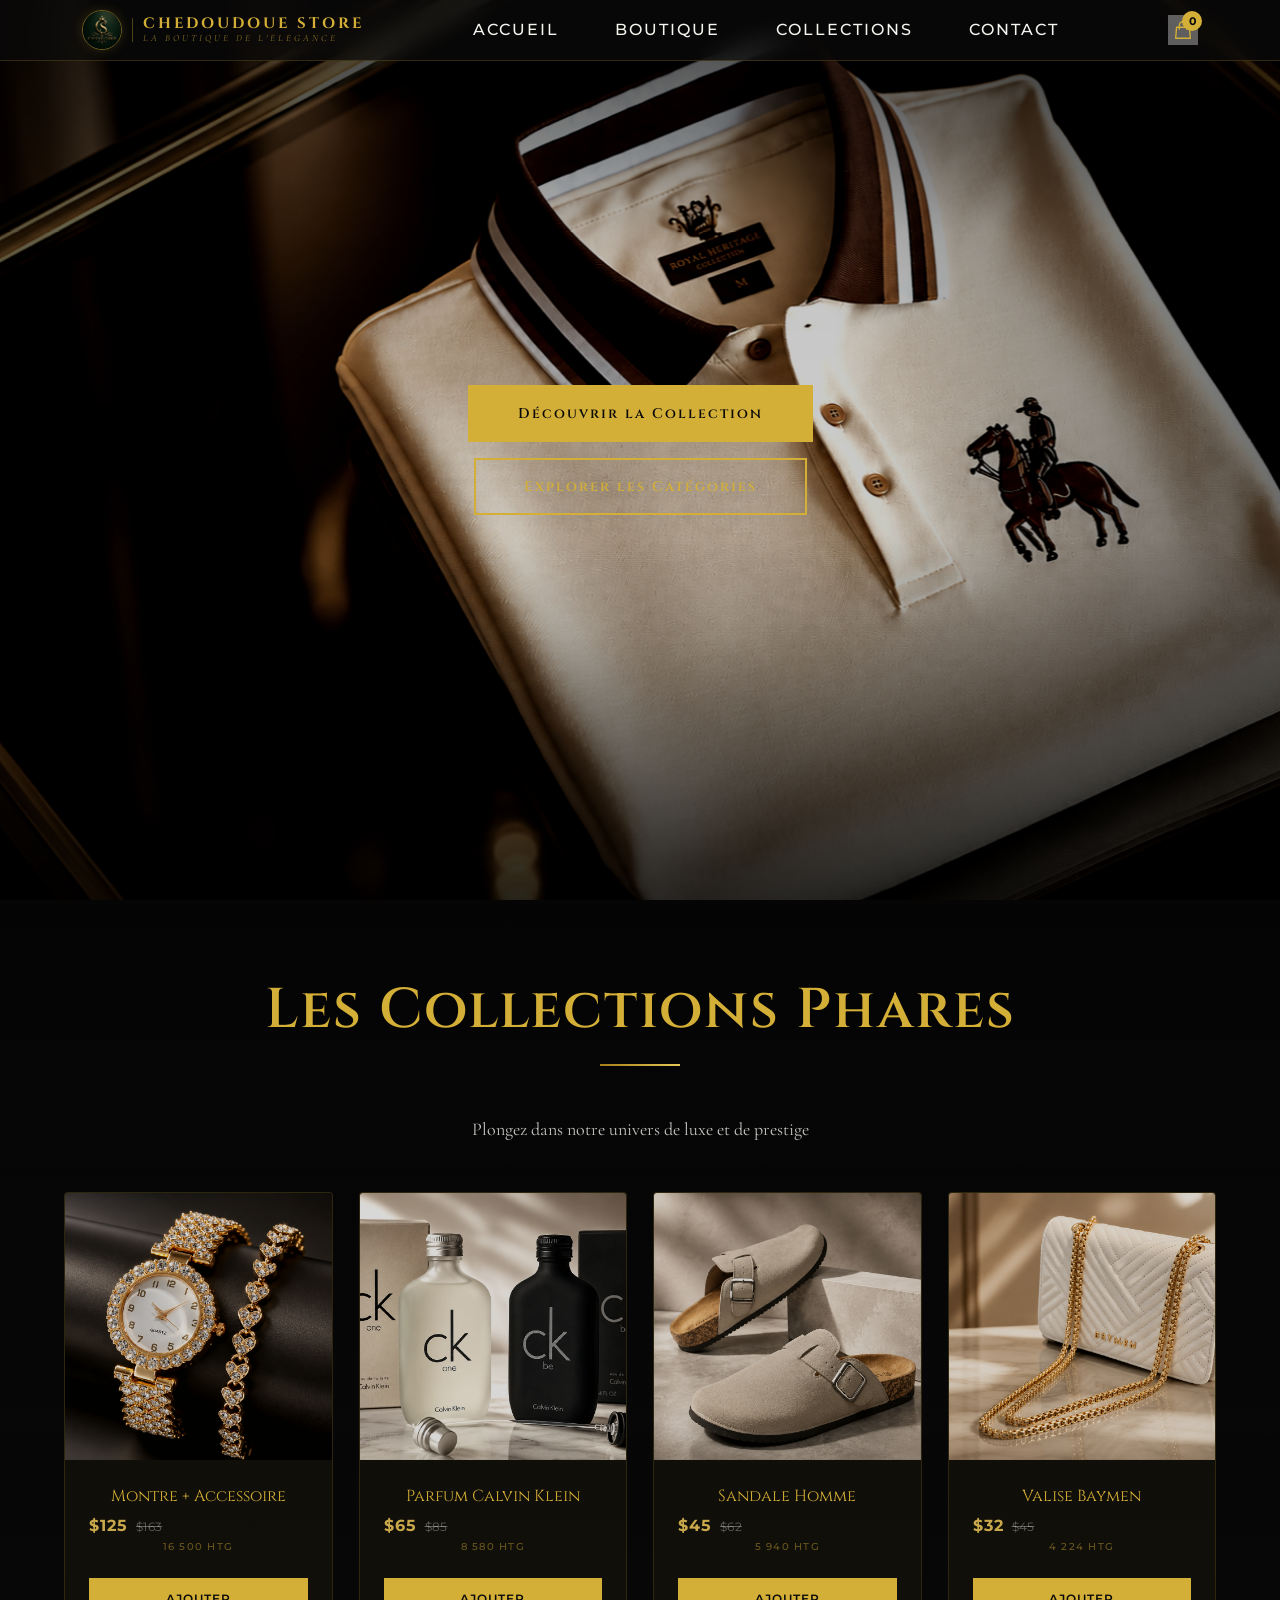
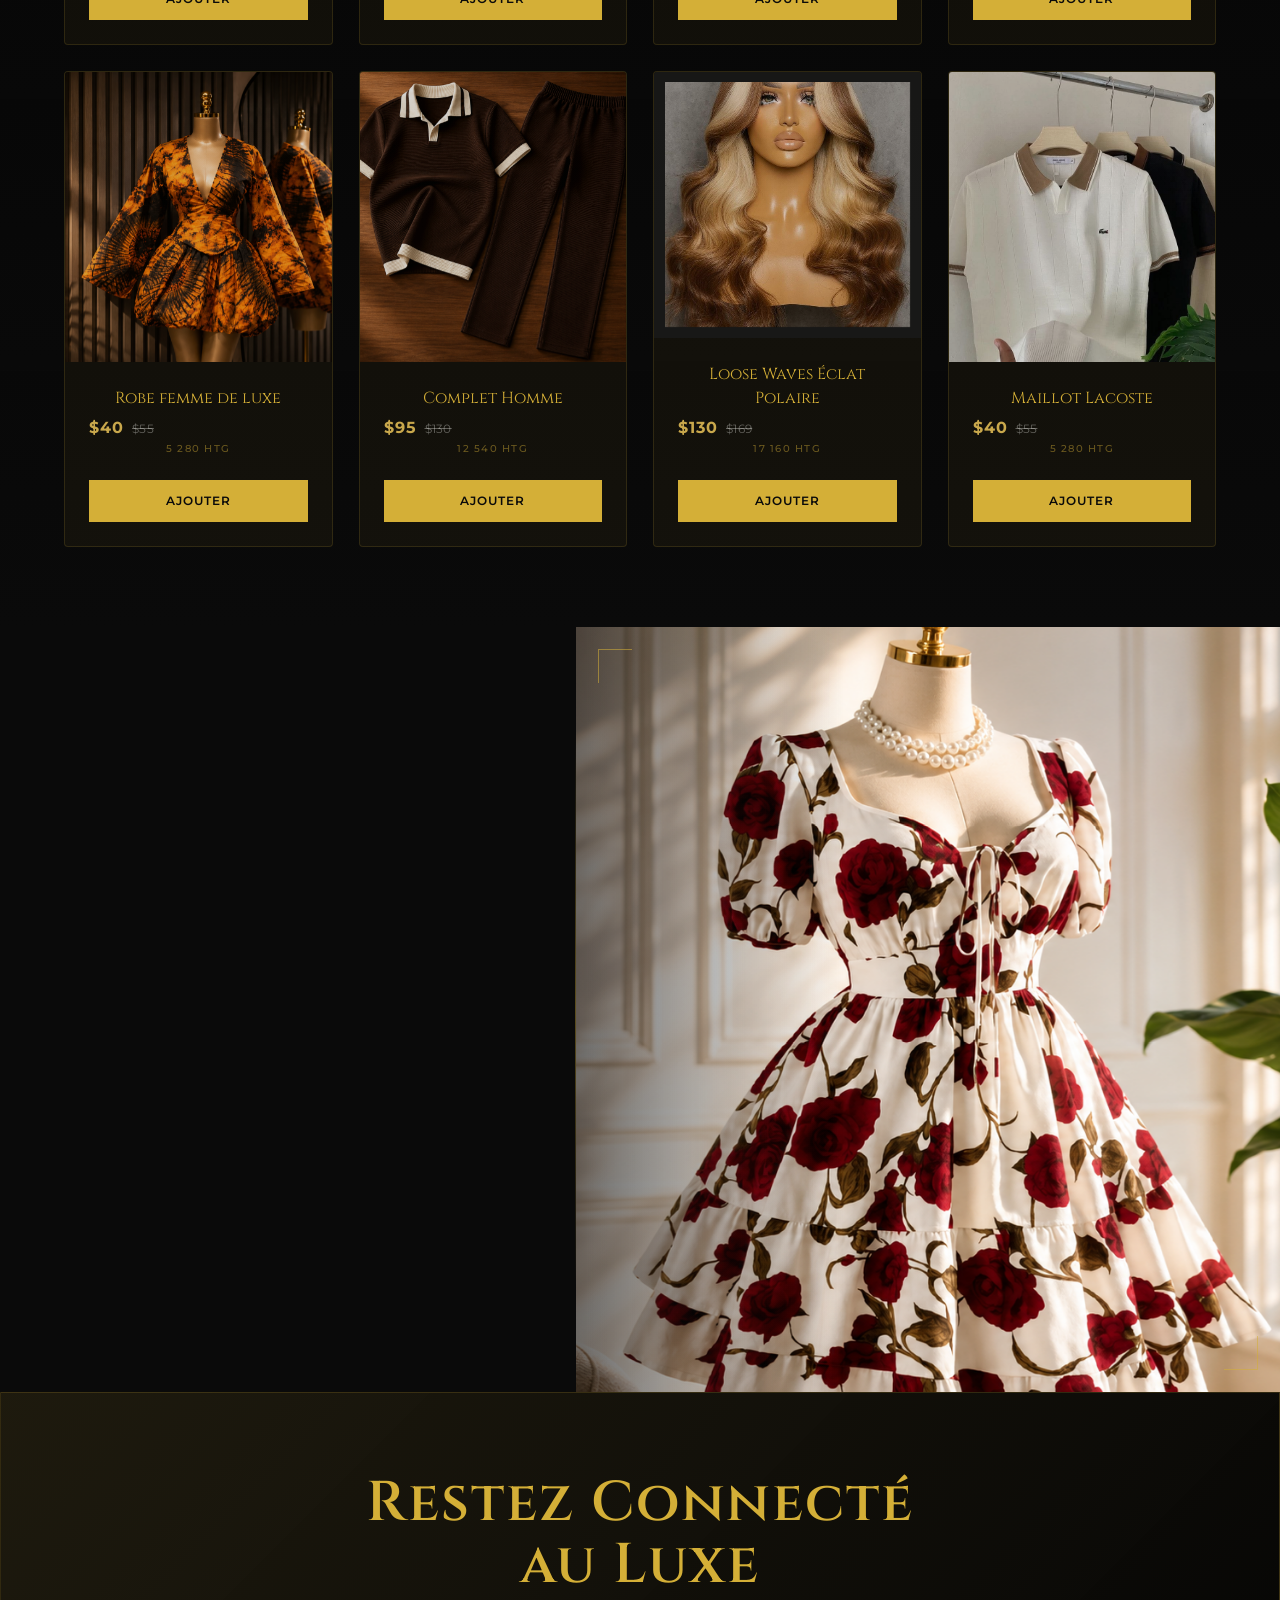
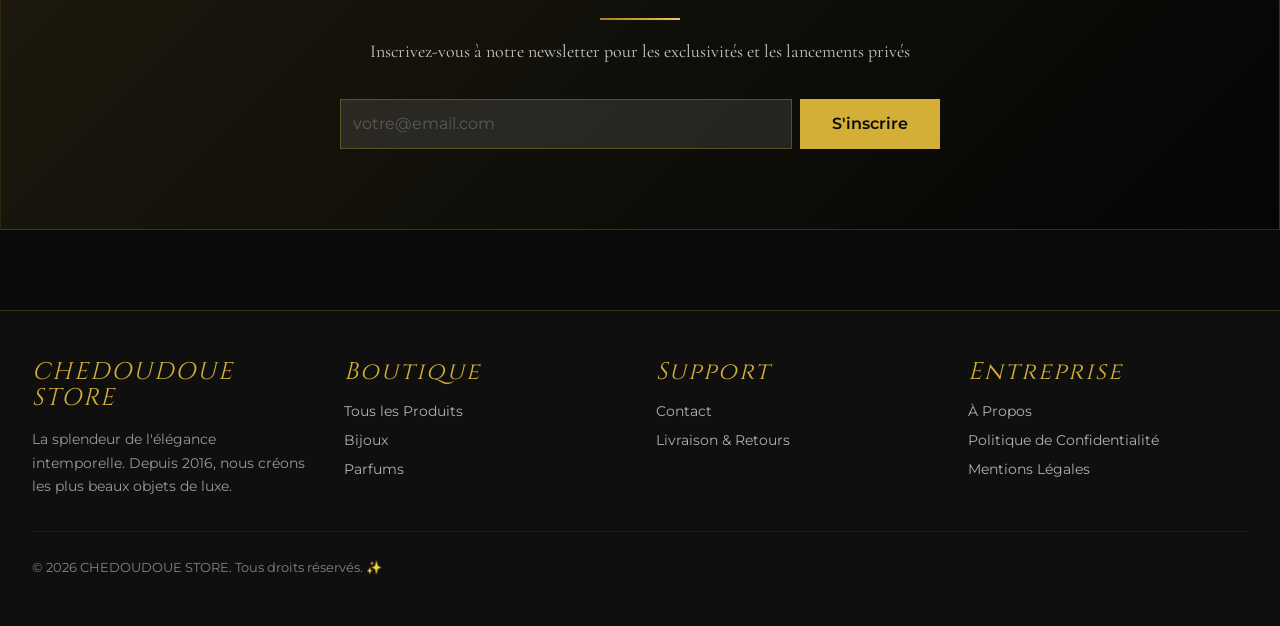
==== commit b7b0d105: "Scope Lace image sizing to featured card" ====
--- a/index.html
+++ b/index.html
@@ -1283,18 +1283,18 @@
         await loadProducts();
 
         // Produits vedettes
-        const featured = getFeaturedProducts(6);
-        const featuredIds = new Set(featured.map((product) => product.id));
-        ["beaute-07", "homme-09"].forEach((productId) => {
-          const product = getProductById(productId);
-          if (product && !featuredIds.has(product.id)) {
-            featured.push(product);
-            featuredIds.add(product.id);
-          }
-        });
-
-        const featuredHtml = featured
-          .map((p) => createProductCardHTML(p))
+        const featured = getFeaturedProducts(6);
+        const featuredIds = new Set(featured.map((product) => product.id));
+        ["beaute-07", "homme-09"].forEach((productId) => {
+          const product = getProductById(productId);
+          if (product && !featuredIds.has(product.id)) {
+            featured.push(product);
+            featuredIds.add(product.id);
+          }
+        });
+
+        const featuredHtml = featured
+          .map((p) => createProductCardHTML(p))
           .join("");
         document.getElementById("featured-products").innerHTML = featuredHtml;
 
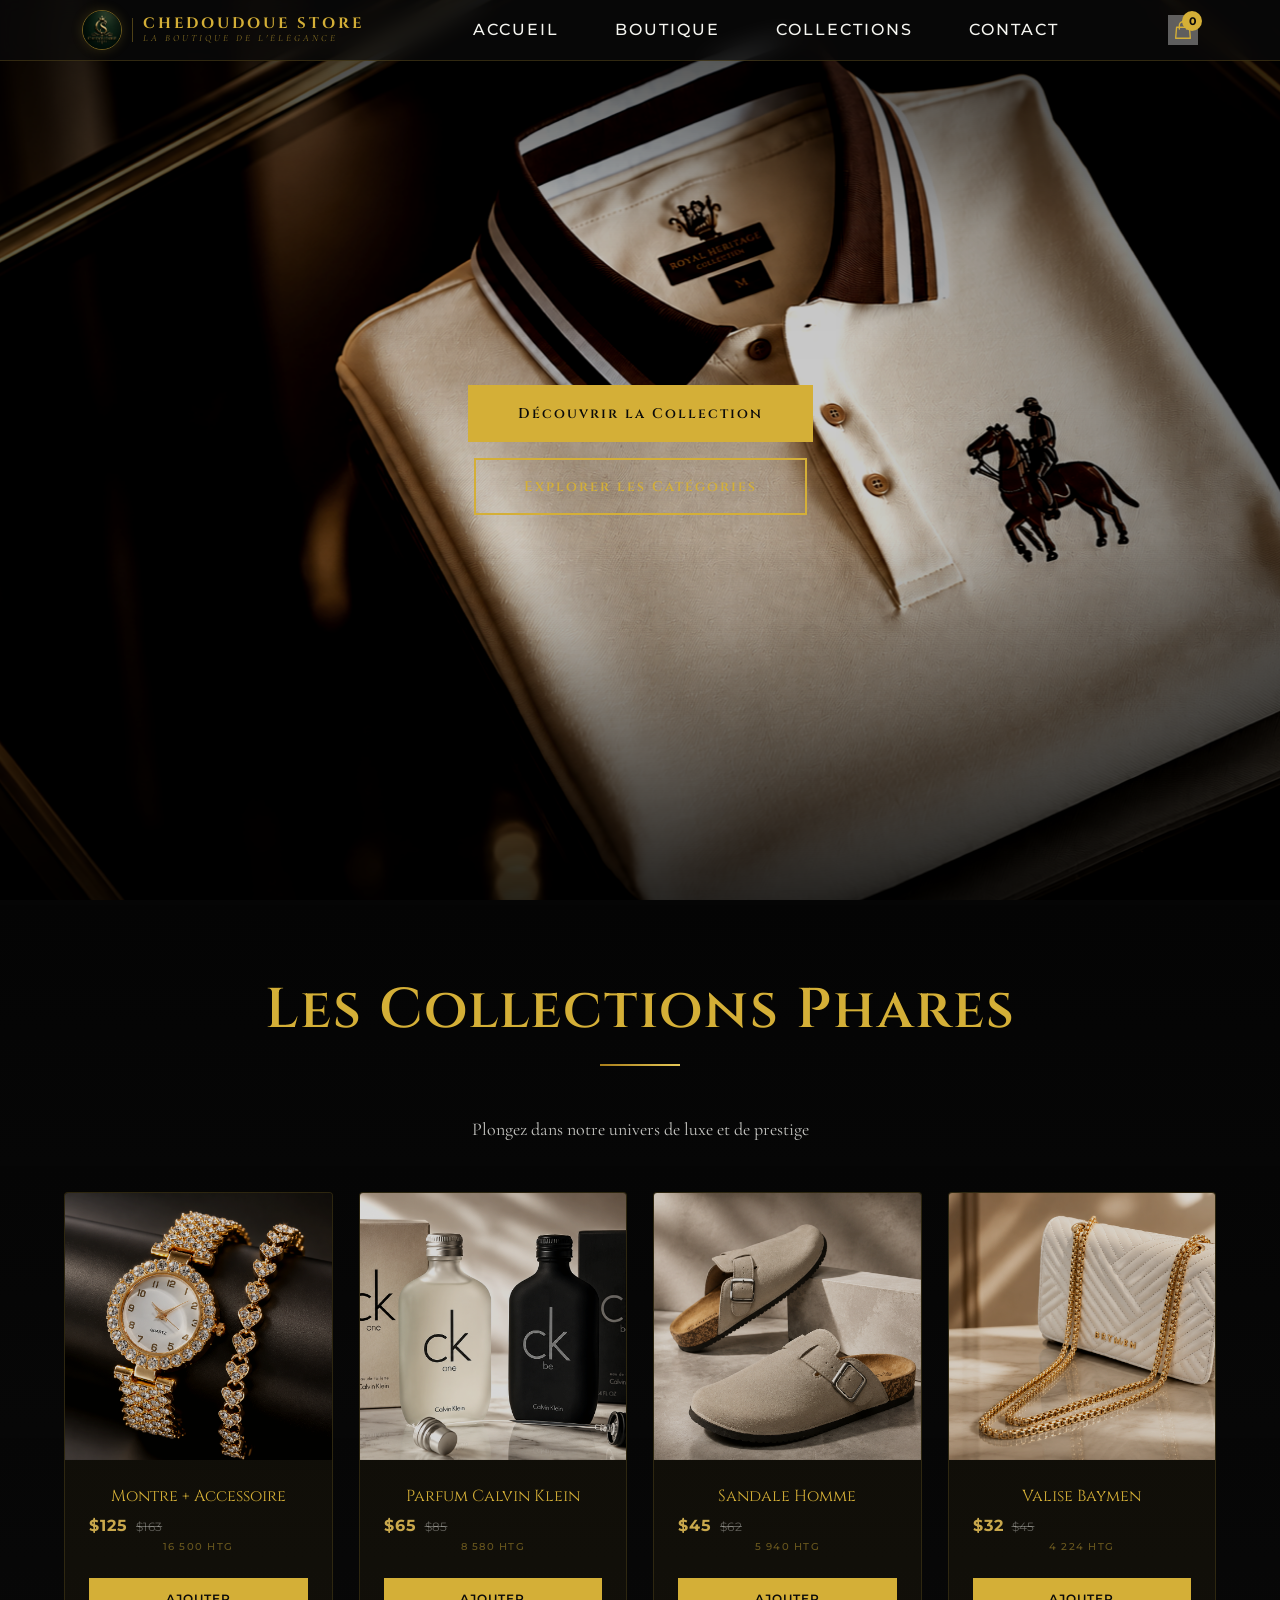
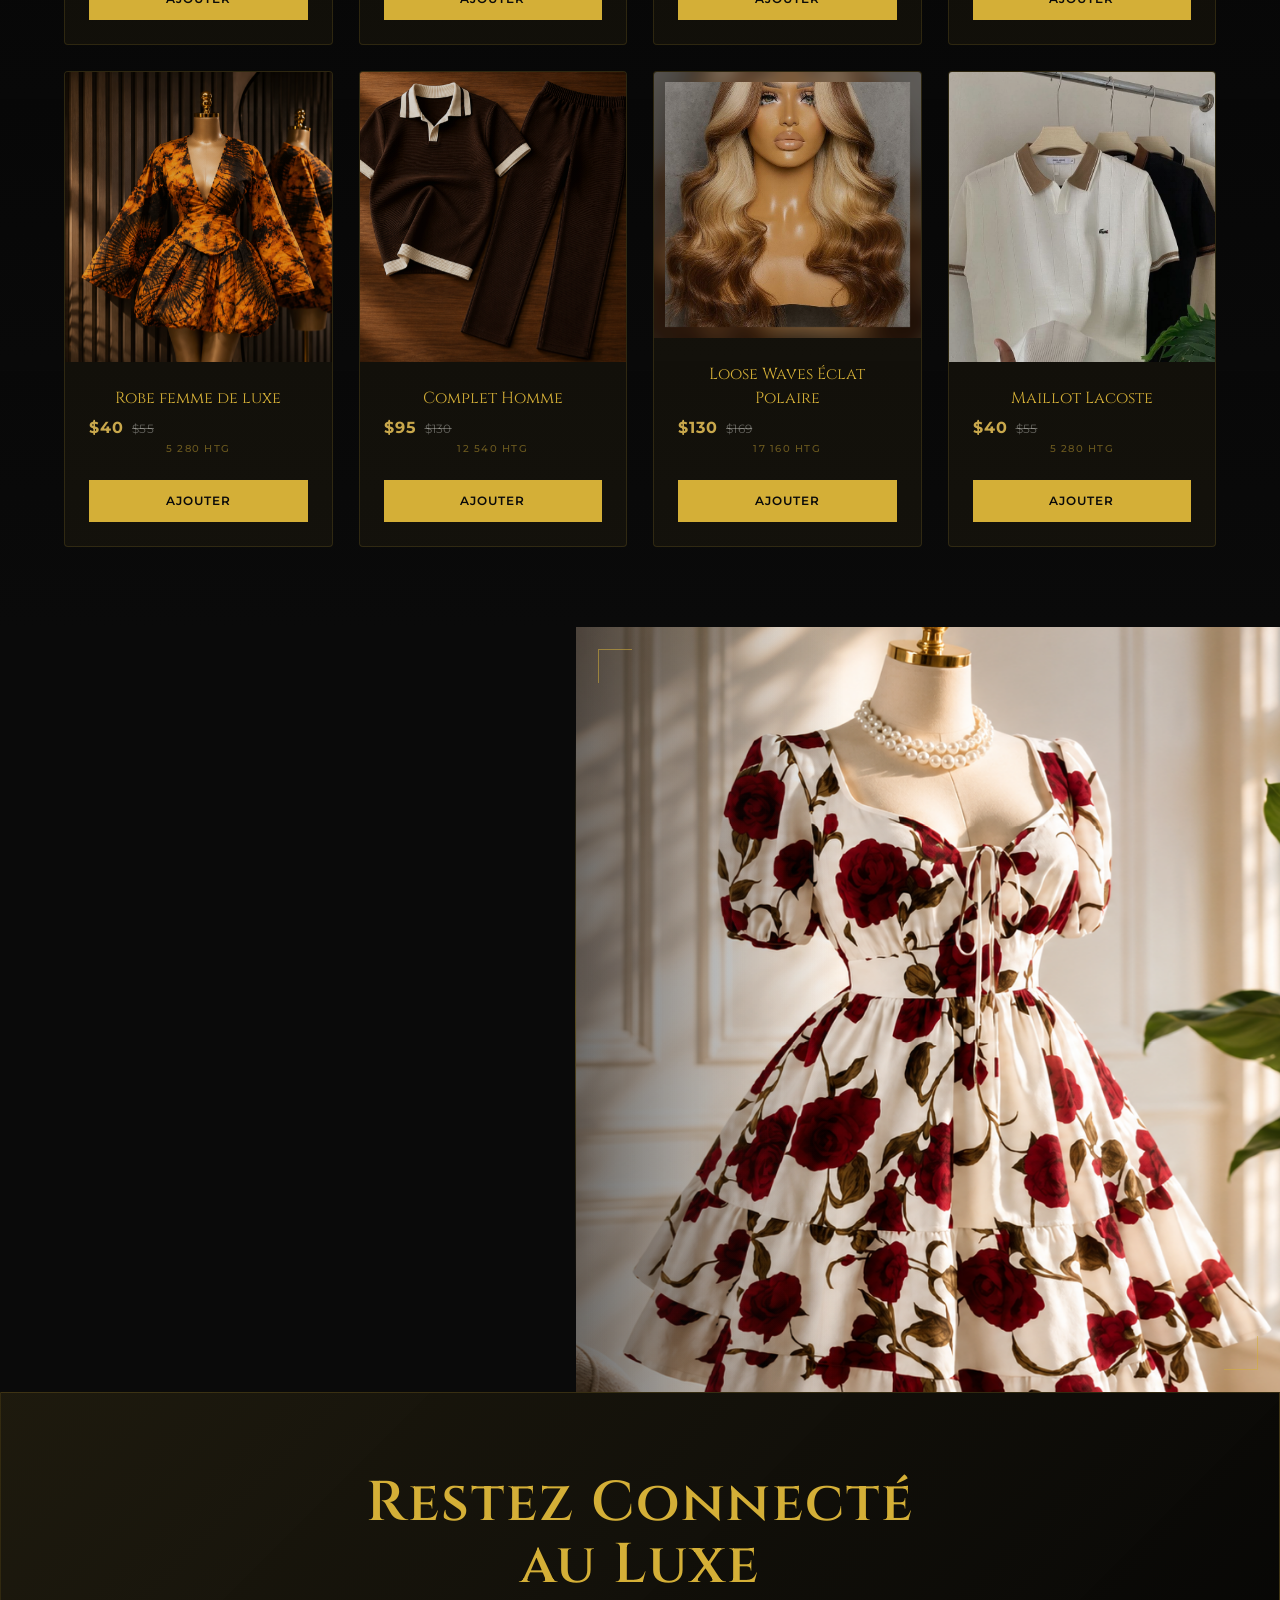
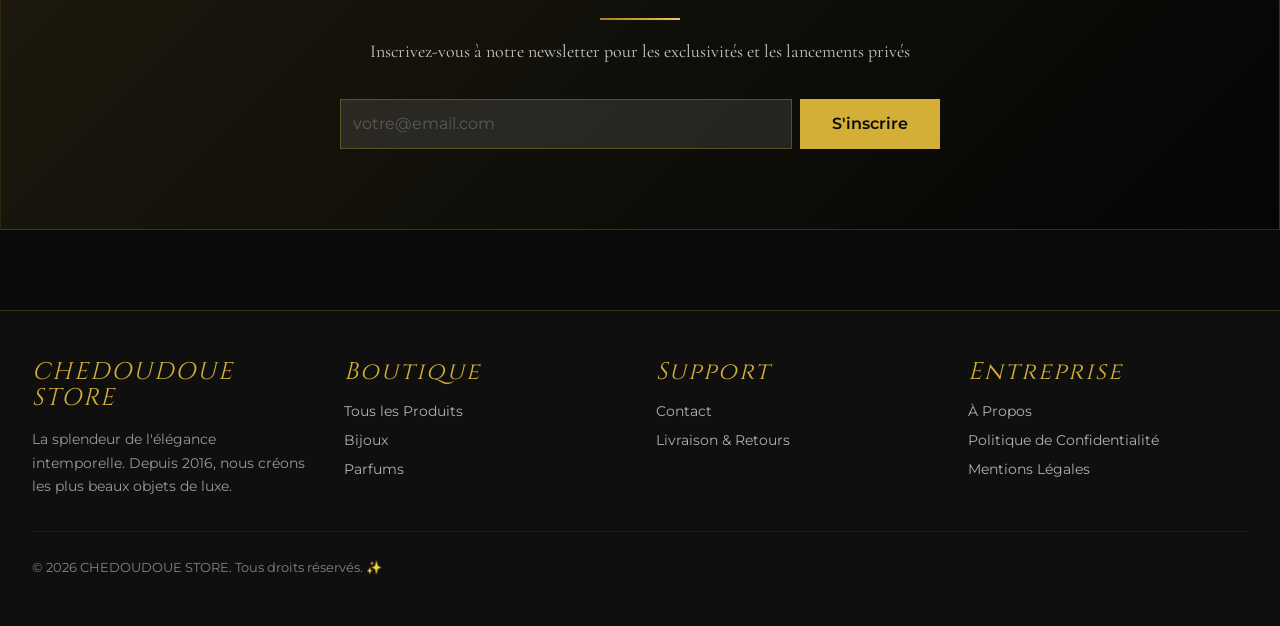
==== commit 03e2b8cb: "Blend background around featured Lace image" ====
--- a/index.html
+++ b/index.html
@@ -445,18 +445,32 @@
         transform: scale(1.05);
       }
 
-      /* Réduit uniquement la photo Lace dans les Collections phares */
-      #featured-products .product-card[data-product-id="beaute-07"] .product-image img {
-        display: block;
-        width: 92%;
-        height: 92%;
-        margin: 4%;
-      }
-
-      #featured-products .product-card[data-product-id="beaute-07"]:hover .product-image img {
-        transform: scale(0.95);
-      }
-
+      /* Réduit uniquement la photo Lace et adoucit le fond autour */
+      #featured-products .product-card[data-product-id="beaute-07"] .product-image {
+        isolation: isolate;
+      }
+
+      #featured-products .product-card[data-product-id="beaute-07"] .product-image::before {
+        content: "";
+        position: absolute;
+        inset: -12px;
+        z-index: 0;
+        background-image: url("assets/images/lace-frontal/cheveu%20(7).jpg");
+        background-size: cover;
+        background-position: center;
+        filter: blur(10px) brightness(0.72);
+        transform: scale(1.08);
+      }
+
+      #featured-products .product-card[data-product-id="beaute-07"] .product-image img {
+        position: relative;
+        z-index: 1;
+        display: block;
+        width: 92%;
+        height: 92%;
+        margin: 4%;
+      }
+
       .product-badge {
         display: none !important;
       }
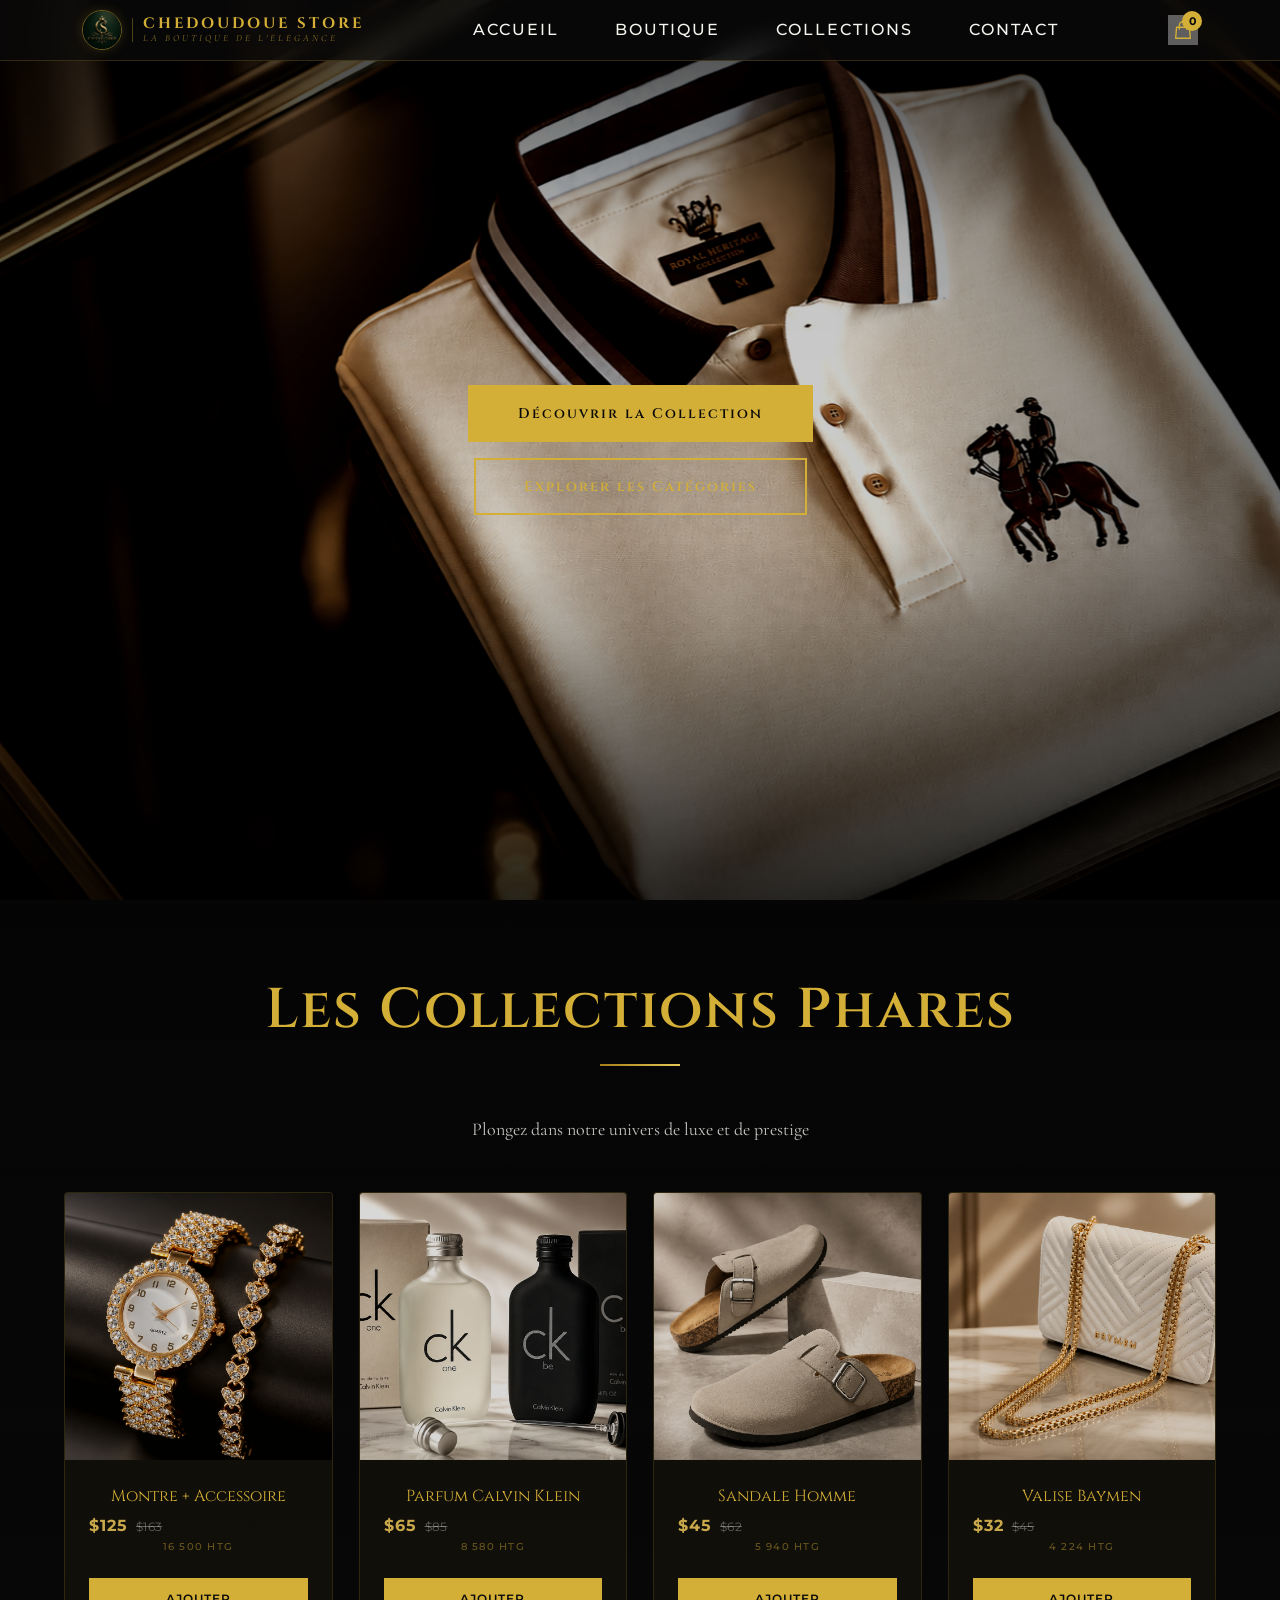
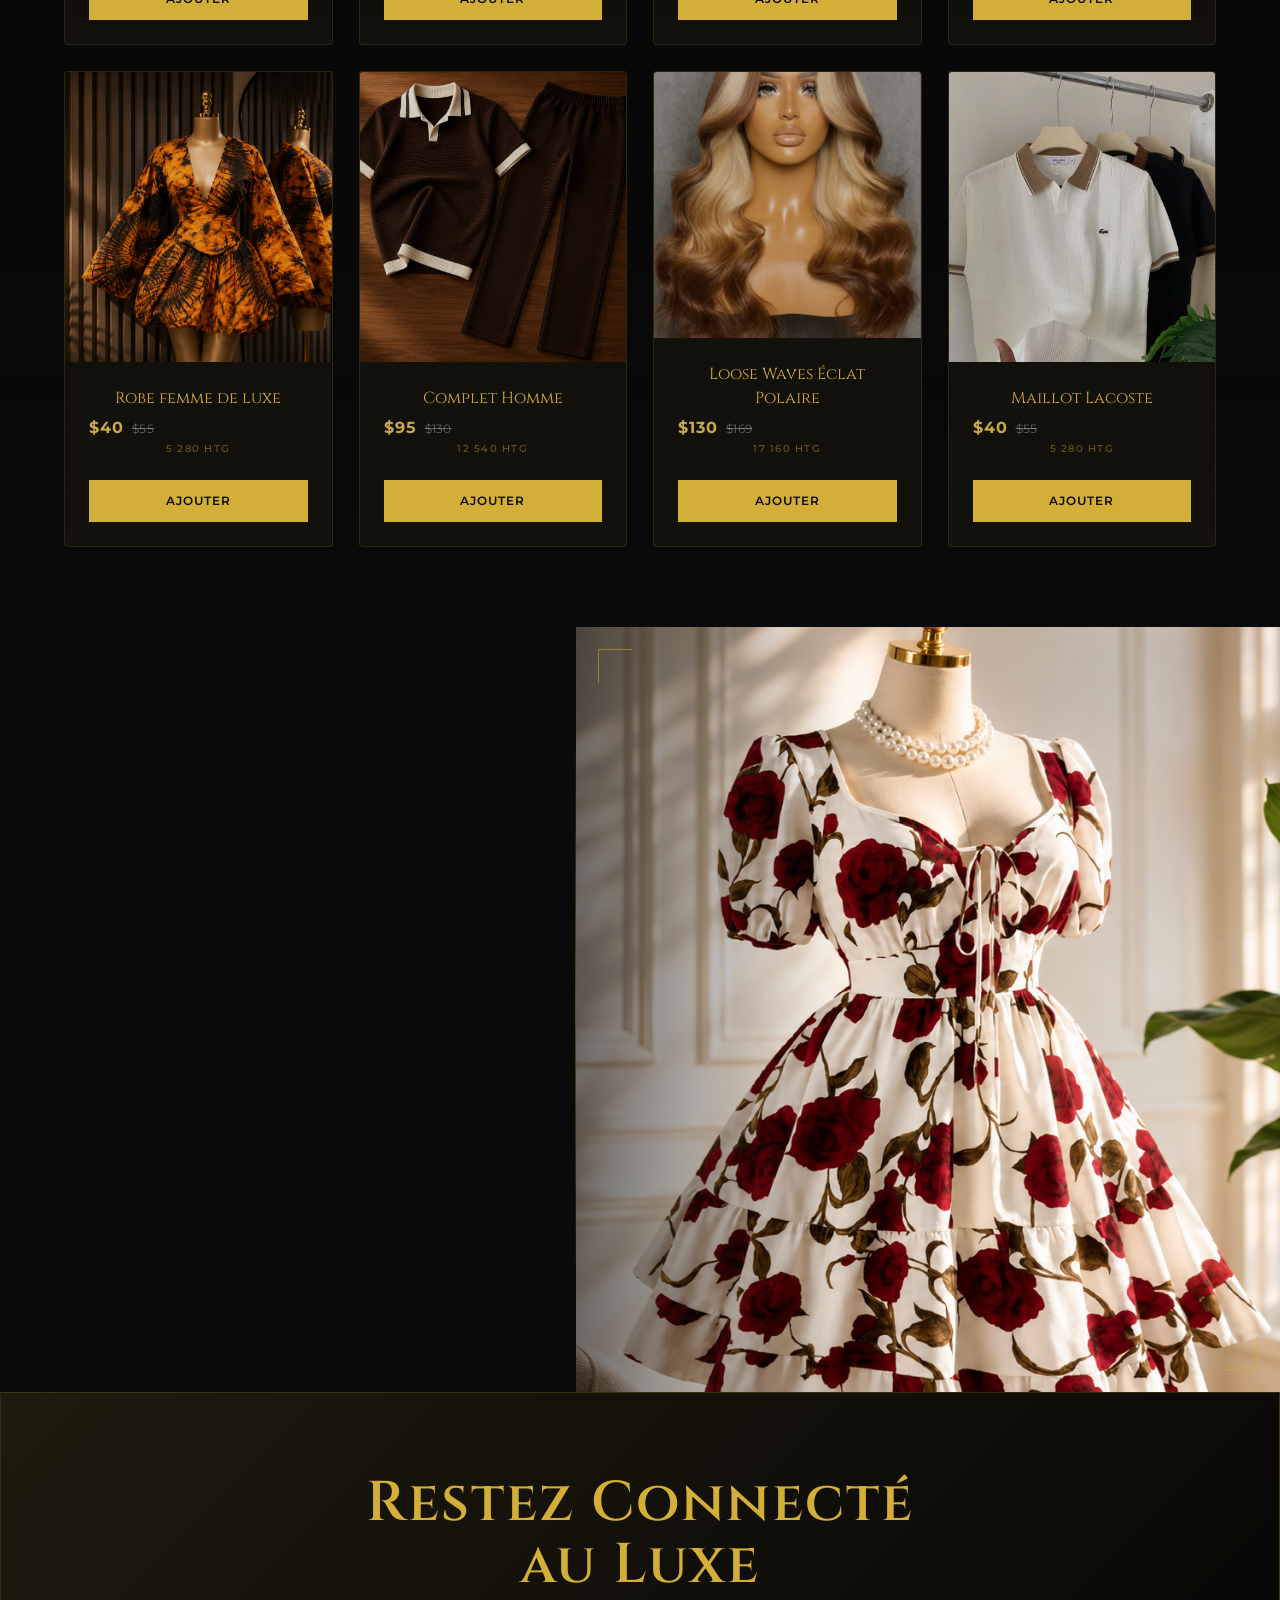
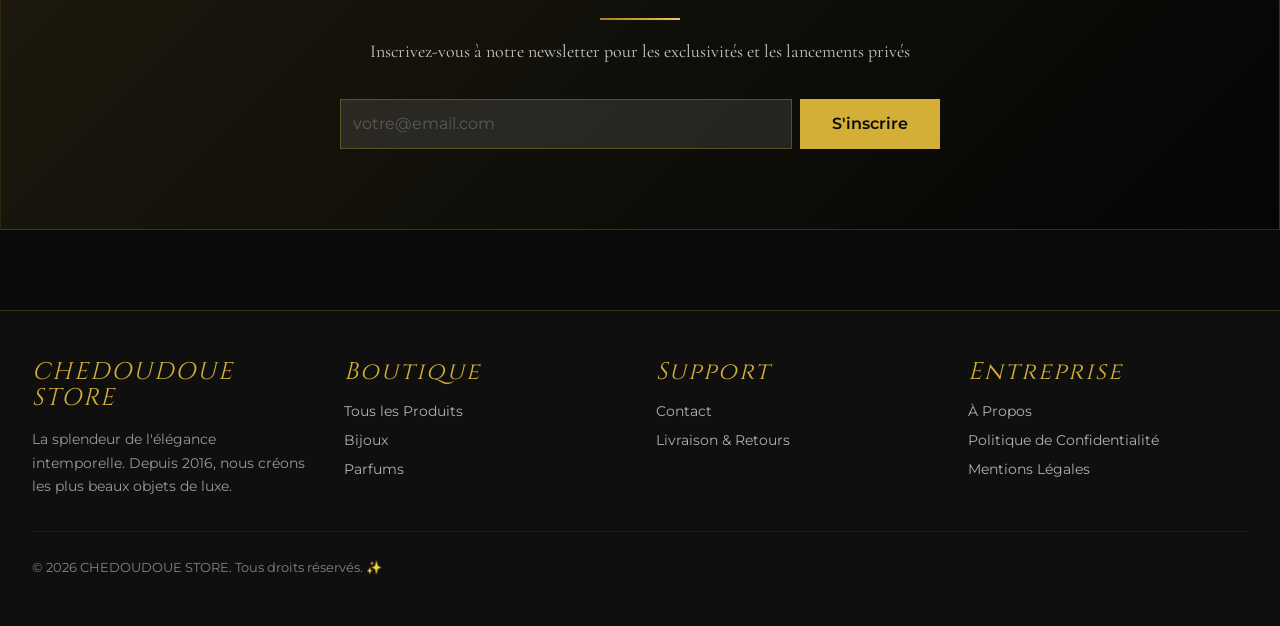
==== commit 0a0c638a: "Collection: aligne la photo cheveu (7) sur les autres cartes, sans flou Retire le bloc CSS spécifiqu" ====
--- a/index.html
+++ b/index.html
@@ -445,32 +445,6 @@
         transform: scale(1.05);
       }
 
-      /* Réduit uniquement la photo Lace et adoucit le fond autour */
-      #featured-products .product-card[data-product-id="beaute-07"] .product-image {
-        isolation: isolate;
-      }
-
-      #featured-products .product-card[data-product-id="beaute-07"] .product-image::before {
-        content: "";
-        position: absolute;
-        inset: -12px;
-        z-index: 0;
-        background-image: url("assets/images/lace-frontal/cheveu%20(7).jpg");
-        background-size: cover;
-        background-position: center;
-        filter: blur(10px) brightness(0.72);
-        transform: scale(1.08);
-      }
-
-      #featured-products .product-card[data-product-id="beaute-07"] .product-image img {
-        position: relative;
-        z-index: 1;
-        display: block;
-        width: 92%;
-        height: 92%;
-        margin: 4%;
-      }
-
       .product-badge {
         display: none !important;
       }
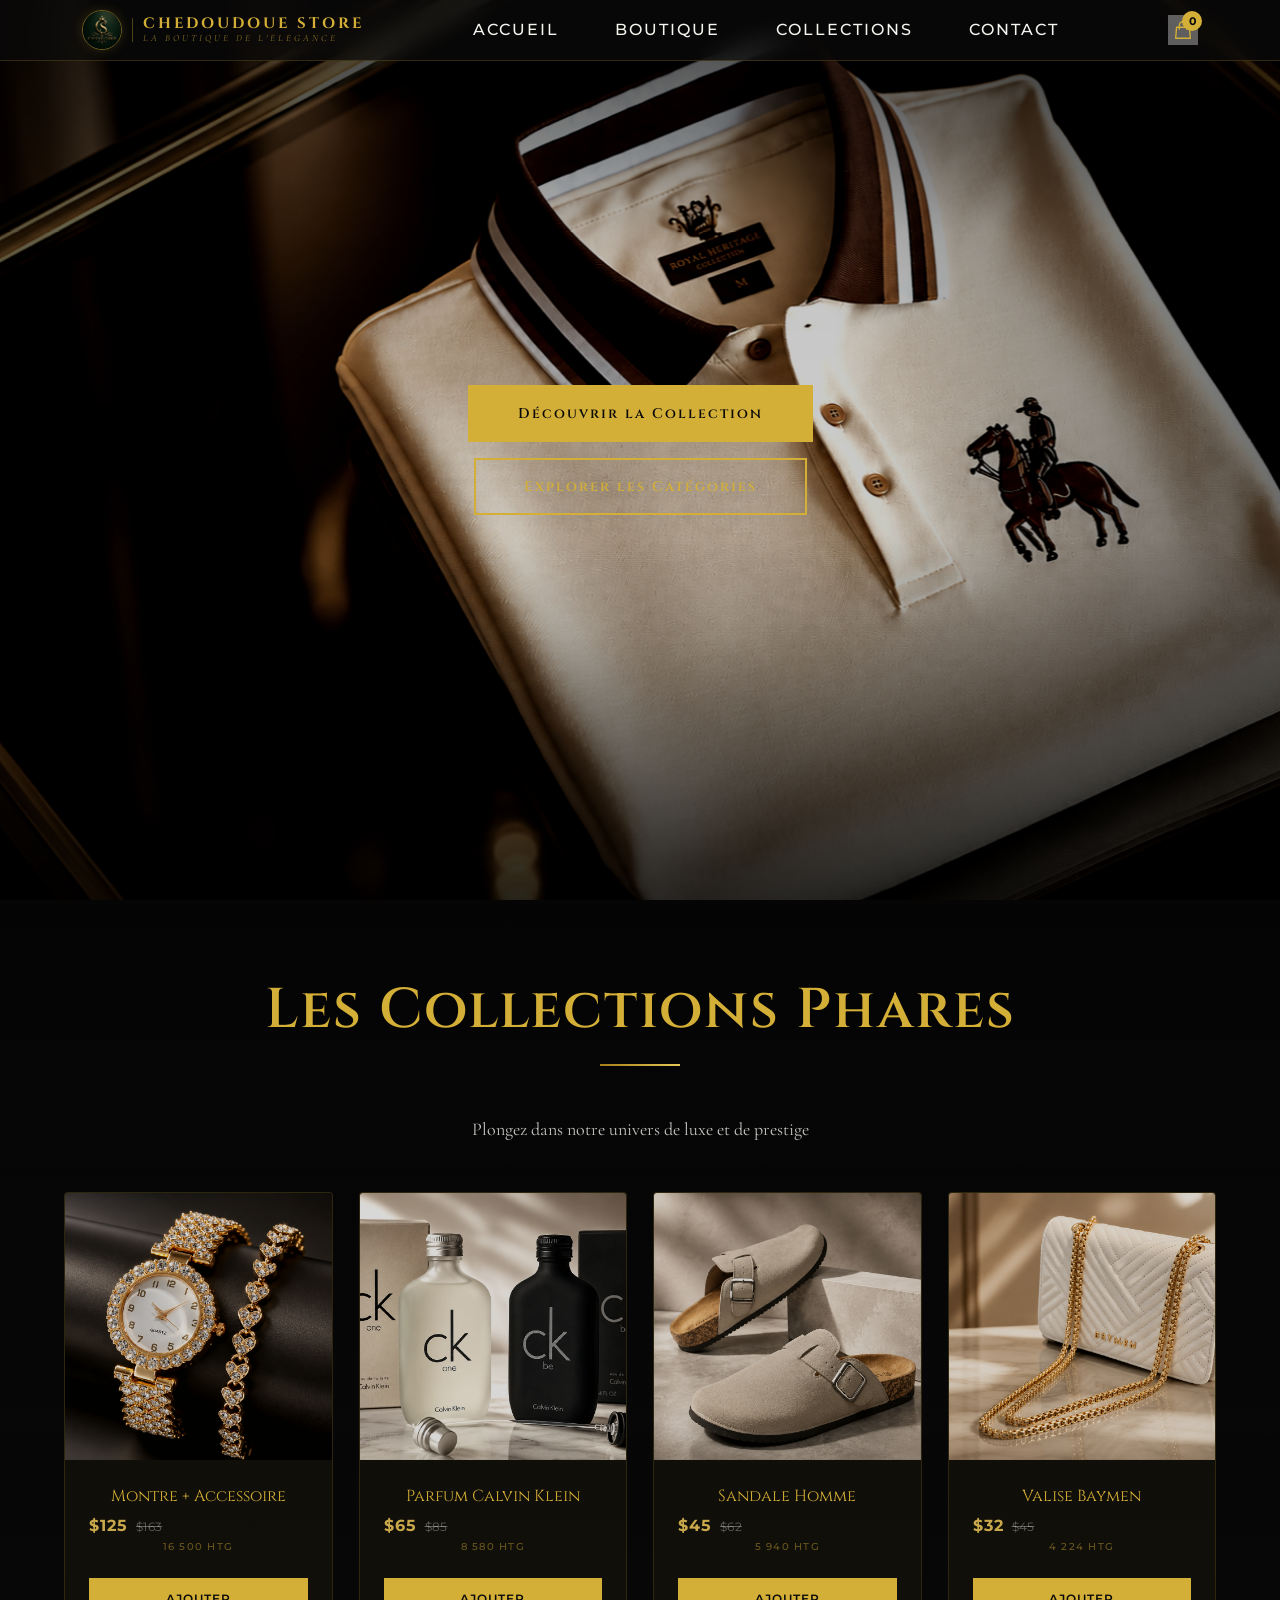
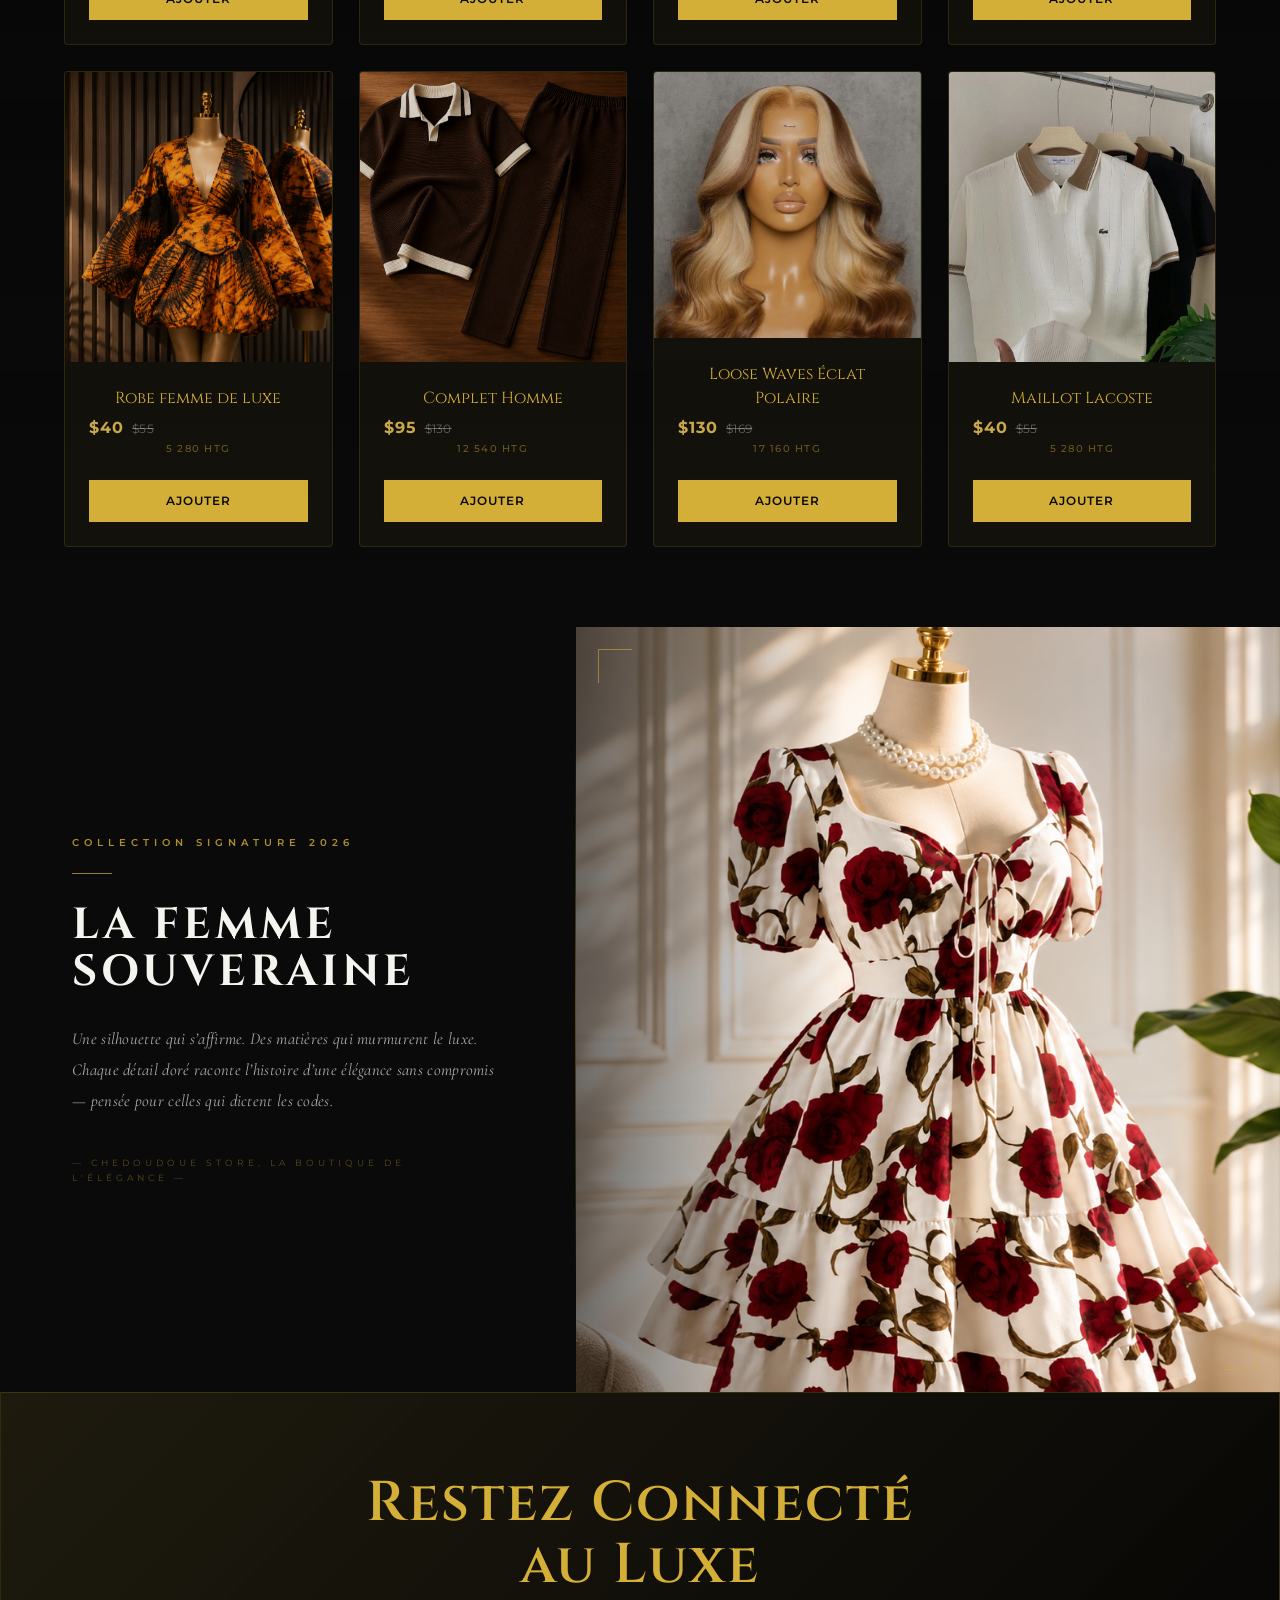
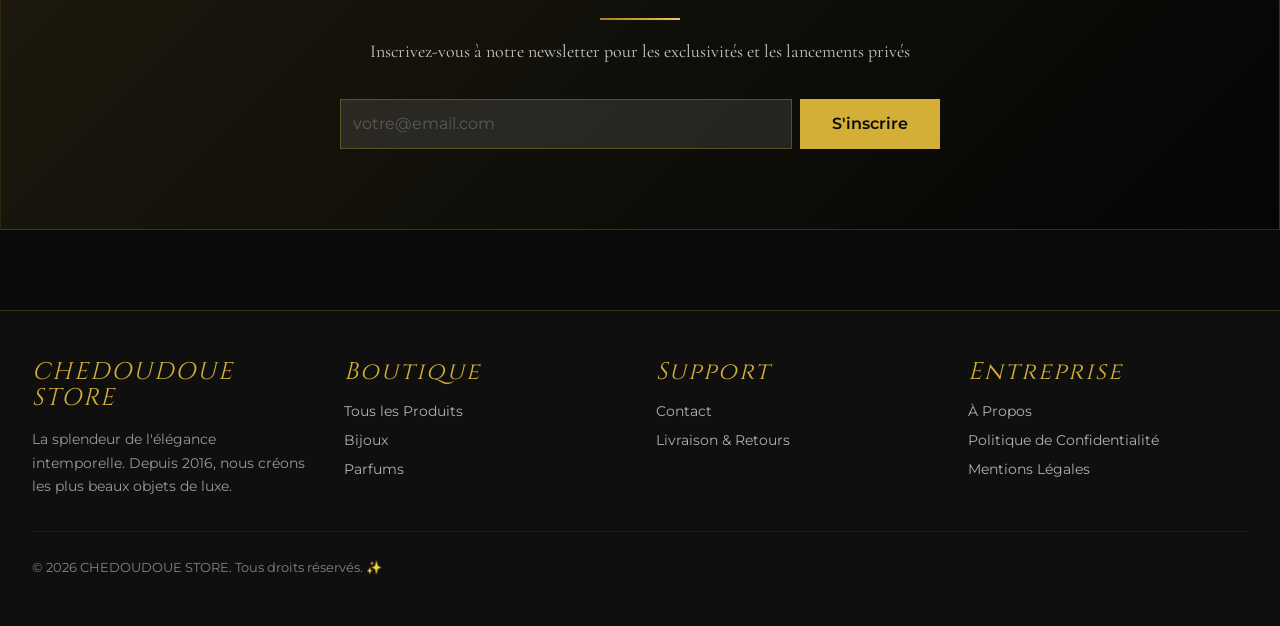
==== commit 740e7269: "Collection: cadre la photo cheveu (7) depuis le haut, comme les cartes vêtements Ajoute beaute-07 à " ====
--- a/index.html
+++ b/index.html
@@ -960,6 +960,7 @@
 
       /* Fashion clothing: show face/upper body, not waist */
       [data-product-id^="femme"] .product-image img,
+      [data-product-id="beaute-07"] .product-image img,
       [data-product-id^="homme"] .product-image img {
         object-position: center top;
       }
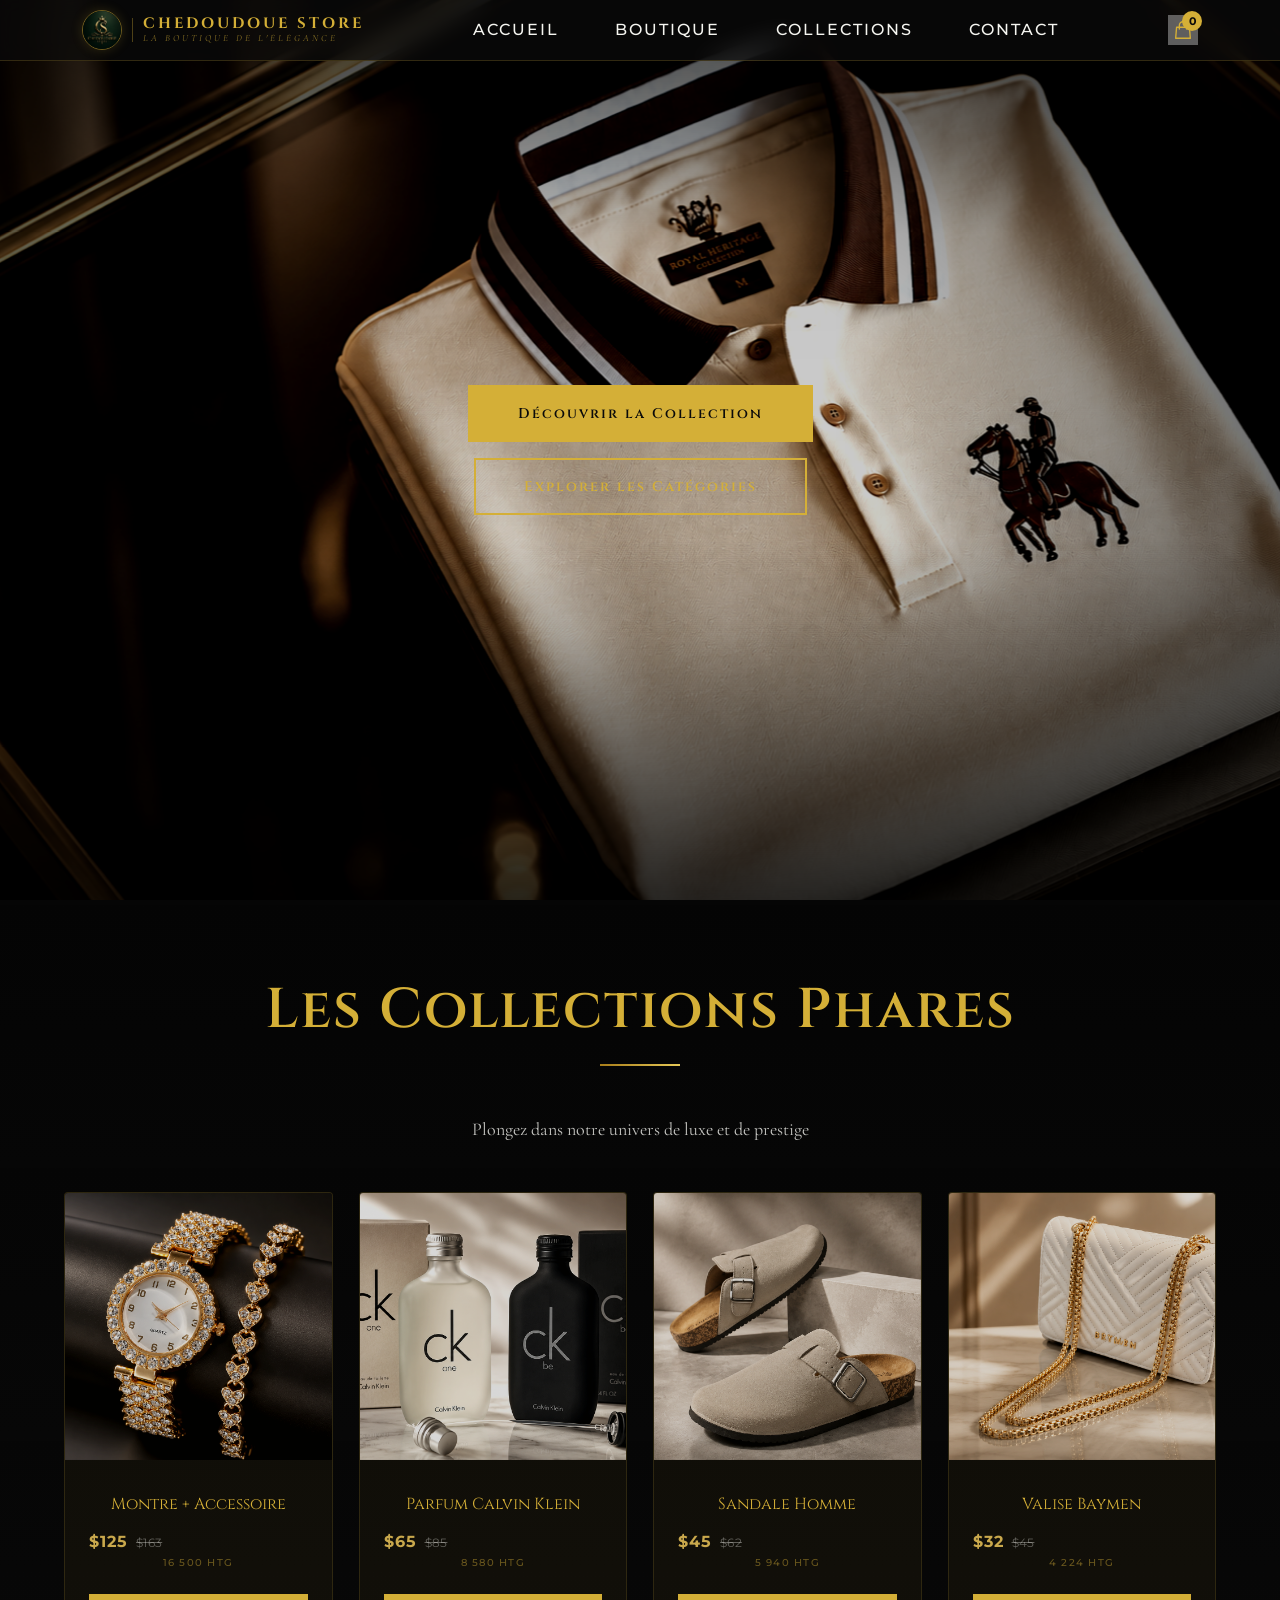
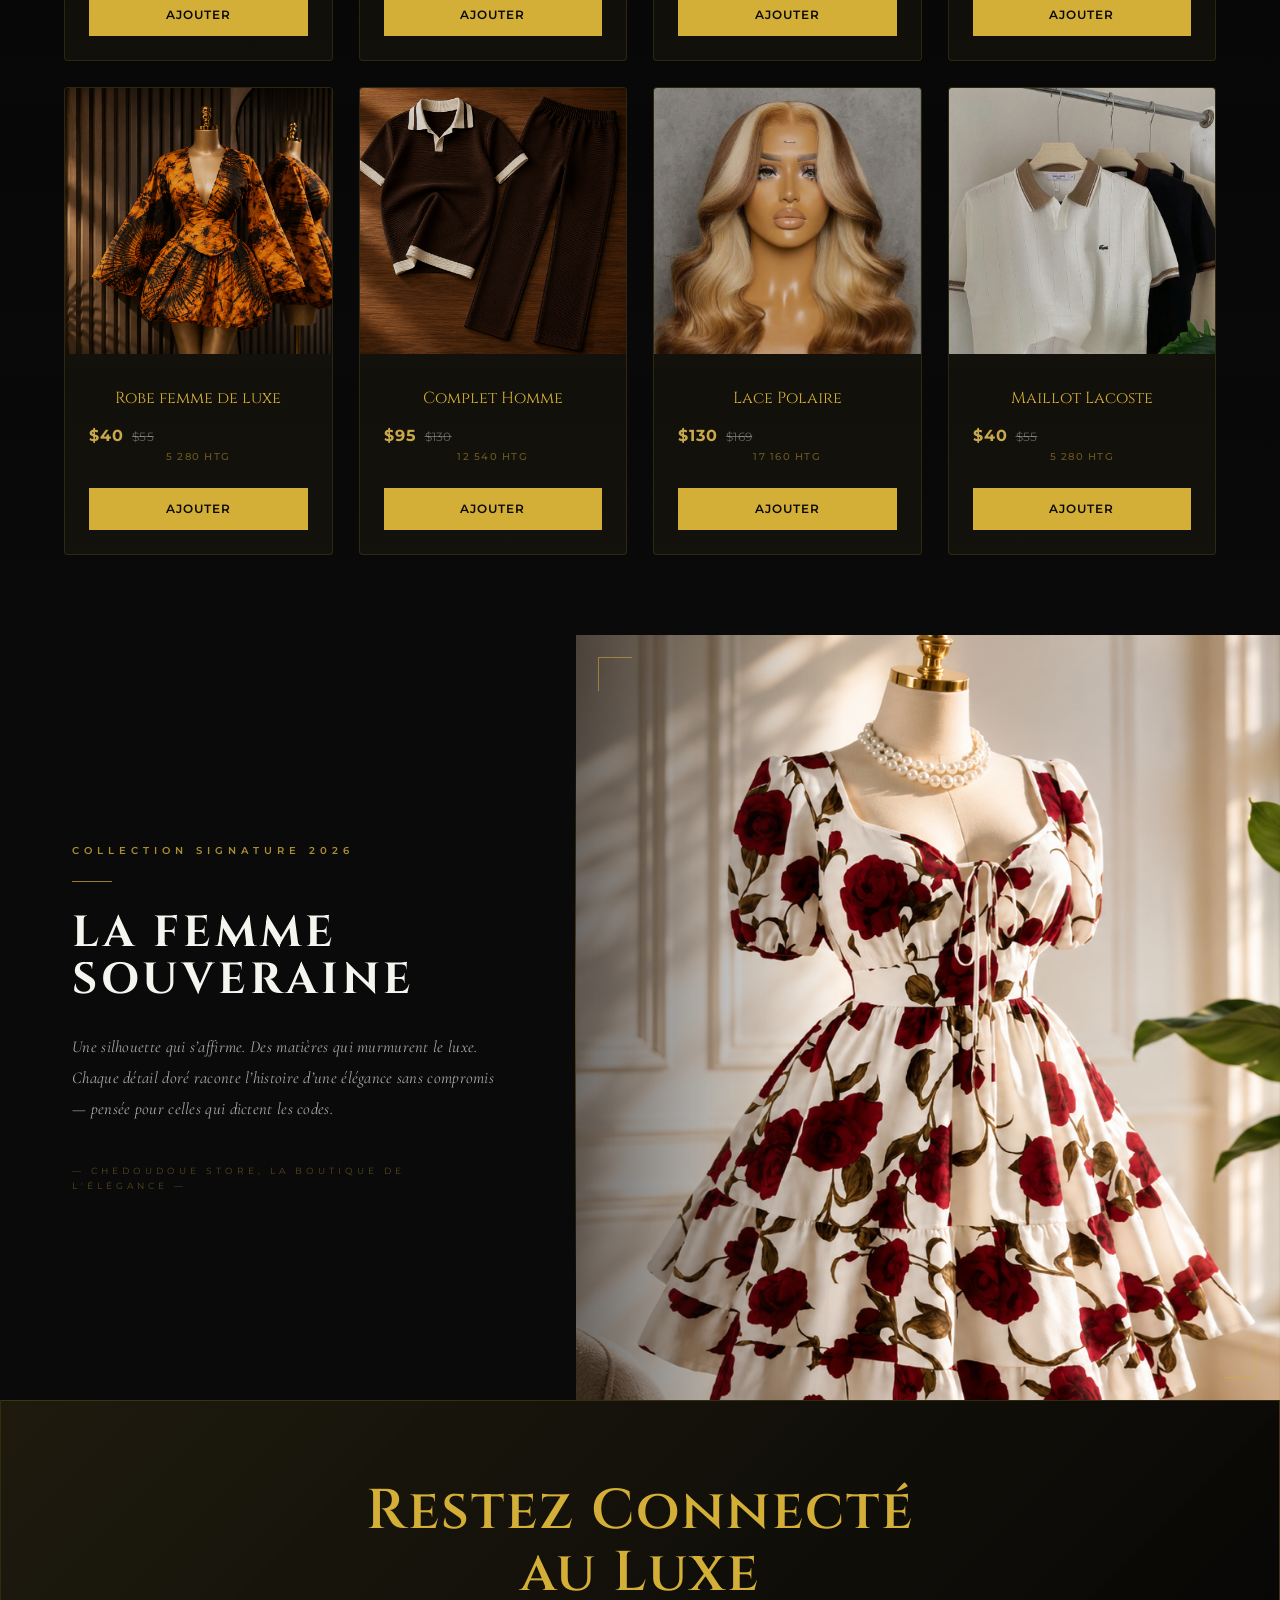
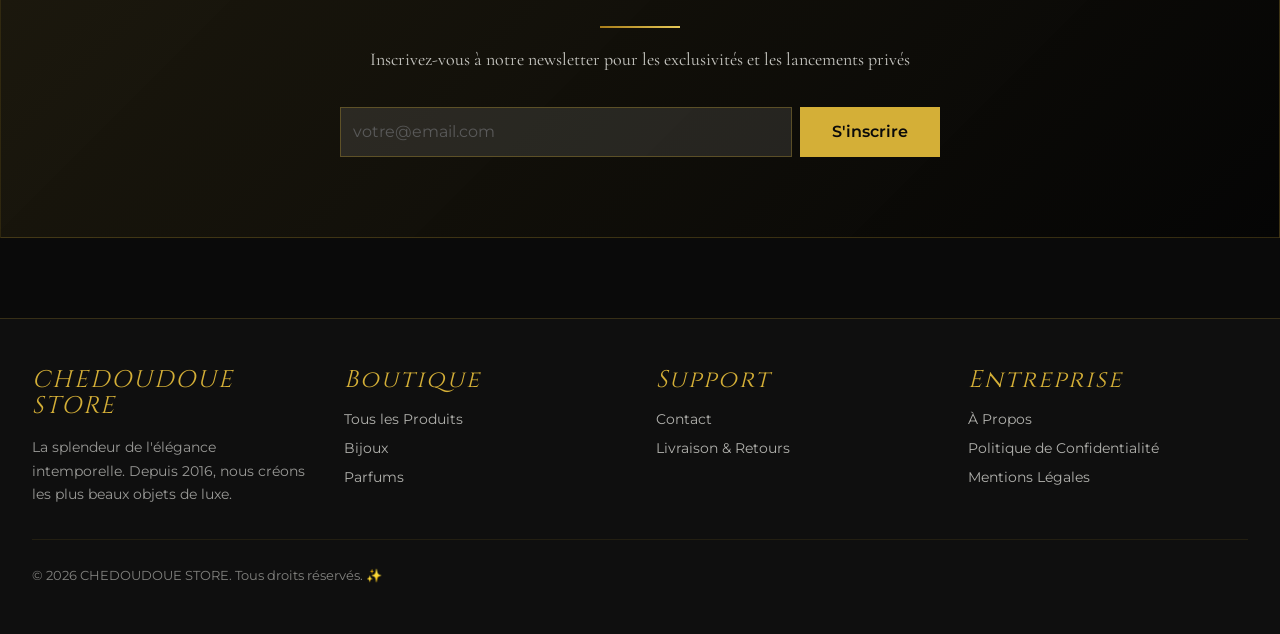
==== commit 611f378c: "Rename Loose Waves Éclat Polaire to Lace Polaire and fix product card alignment premium.css forces ." ====
--- a/index.html
+++ b/index.html
@@ -411,6 +411,8 @@
       }
 
       .product-card {
+        display: flex;
+        flex-direction: column;
         background: rgba(212, 175, 55, 0.05);
         border: 1px solid rgba(212, 175, 55, 0.15);
         border-radius: 4px;
@@ -430,6 +432,8 @@
         position: relative;
         width: 100%;
         aspect-ratio: 1;
+        height: auto;
+        flex: 0 0 auto;
         overflow: hidden;
         background: #1a1a1a;
       }
@@ -450,6 +454,9 @@
       }
 
       .product-info {
+        flex: 1;
+        display: flex;
+        flex-direction: column;
         padding: var(--space-6);
         text-align: center;
       }
@@ -460,6 +467,10 @@
         color: #d4af37;
         margin-bottom: var(--space-2);
         transition: all 0.3s ease;
+        min-height: 40px;
+        display: flex;
+        align-items: center;
+        justify-content: center;
       }
 
       .product-price { margin-bottom: var(--space-3); }
@@ -477,7 +488,7 @@
         text-transform: uppercase;
         cursor: pointer;
         transition: all 0.3s ease;
-        margin-top: var(--space-3);
+        margin-top: auto;
       }
 
       .product-btn:hover {
